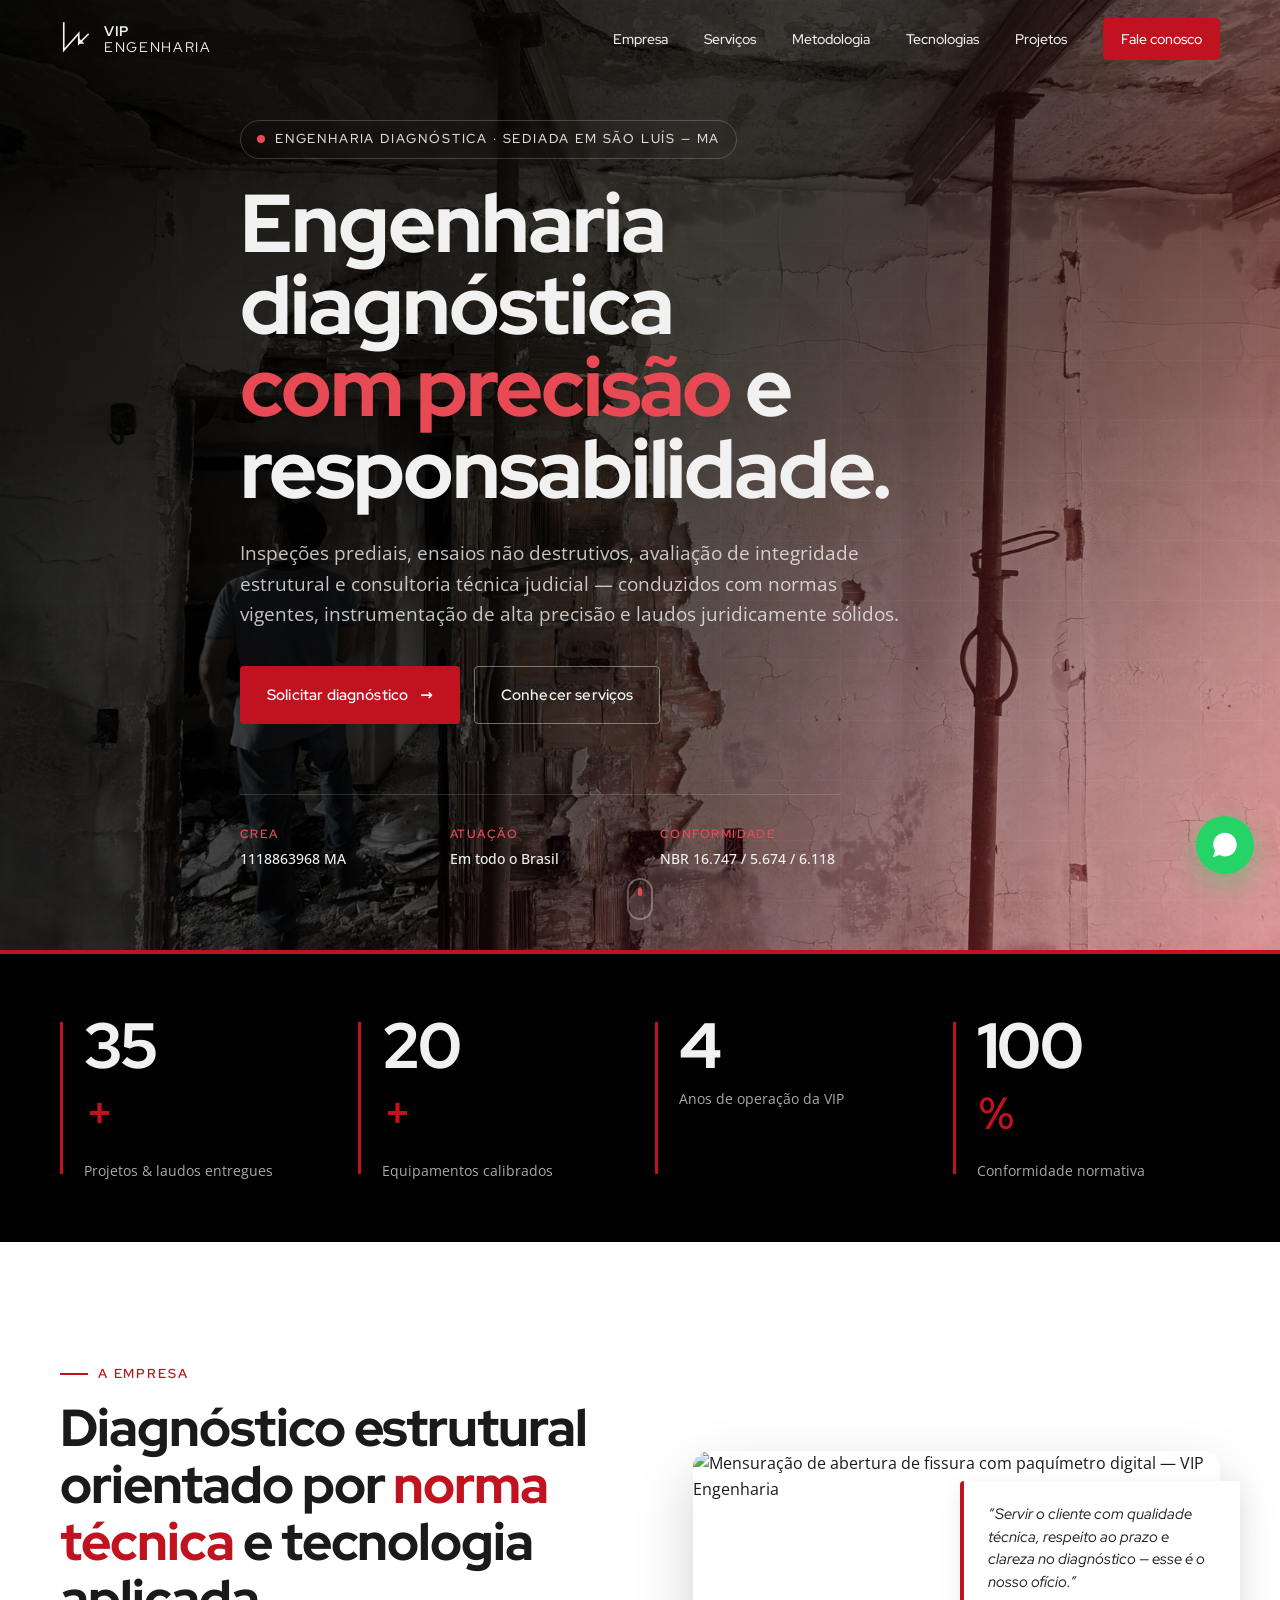
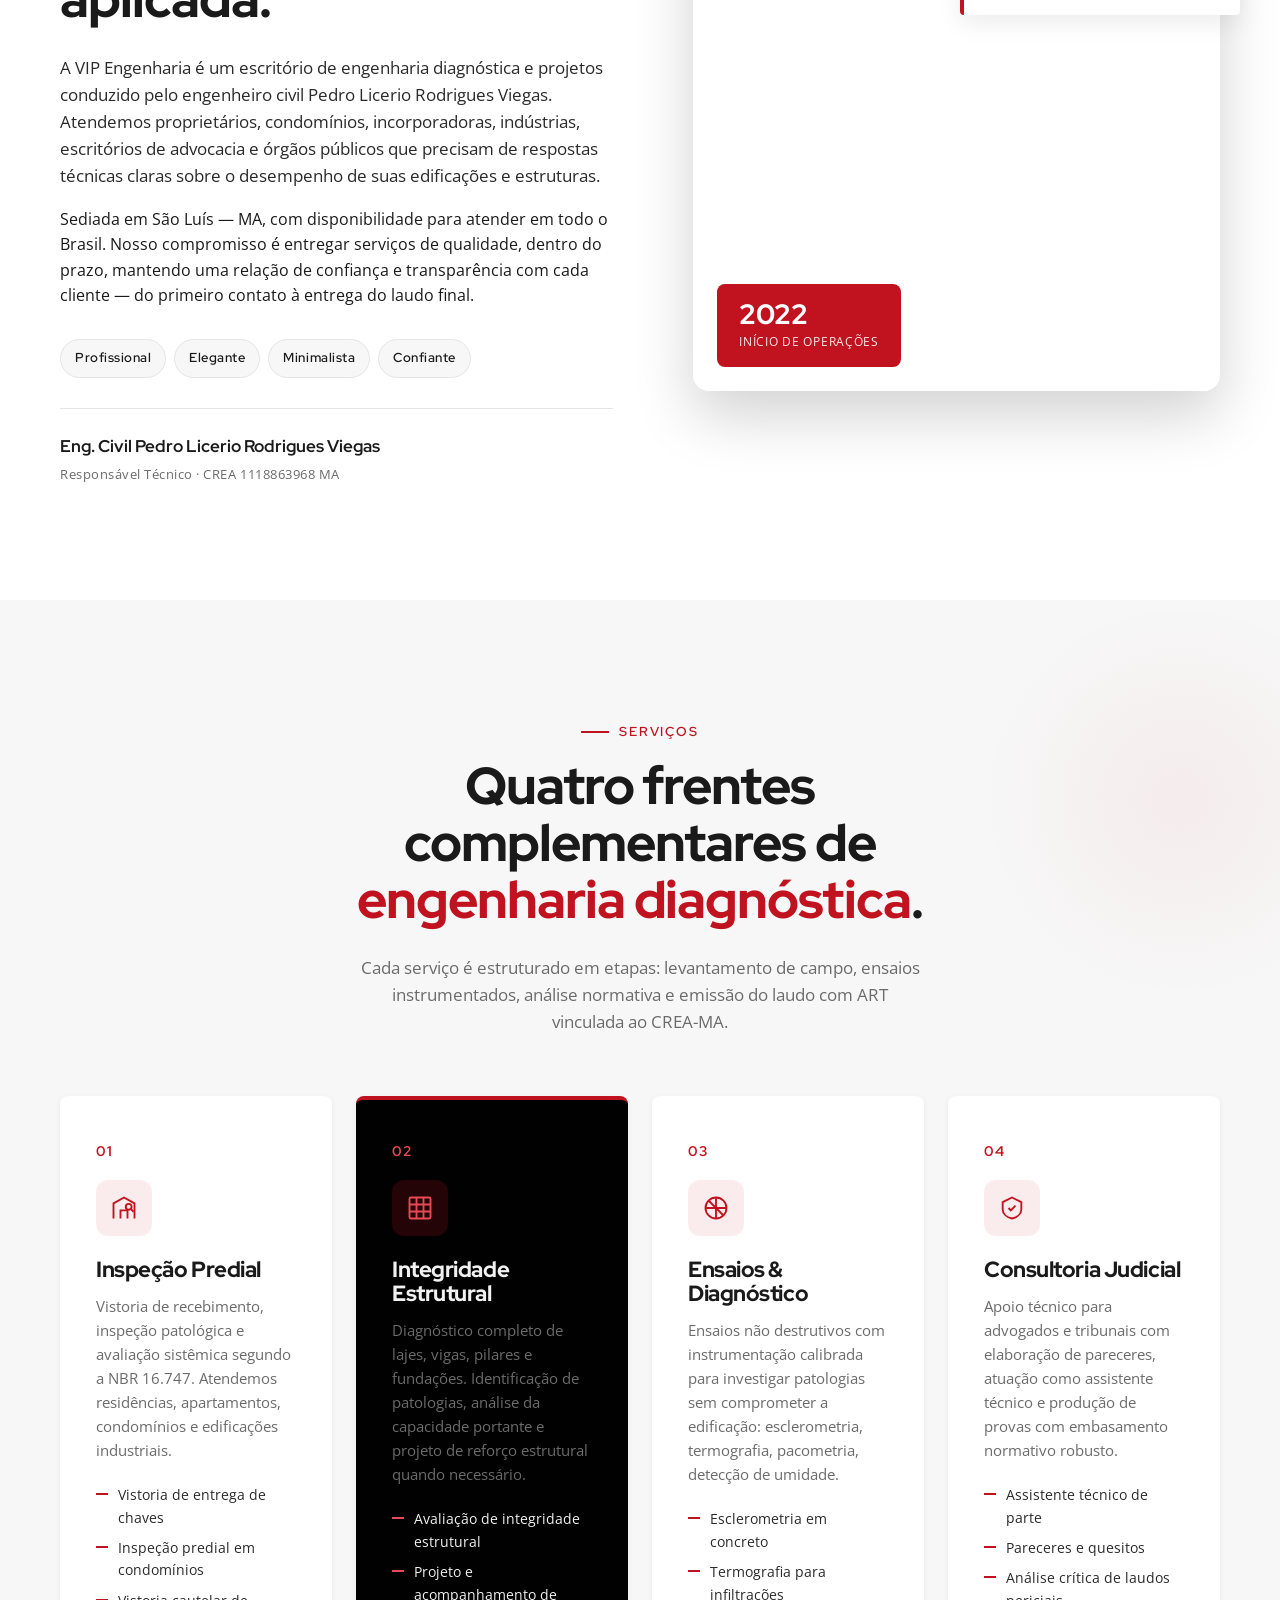
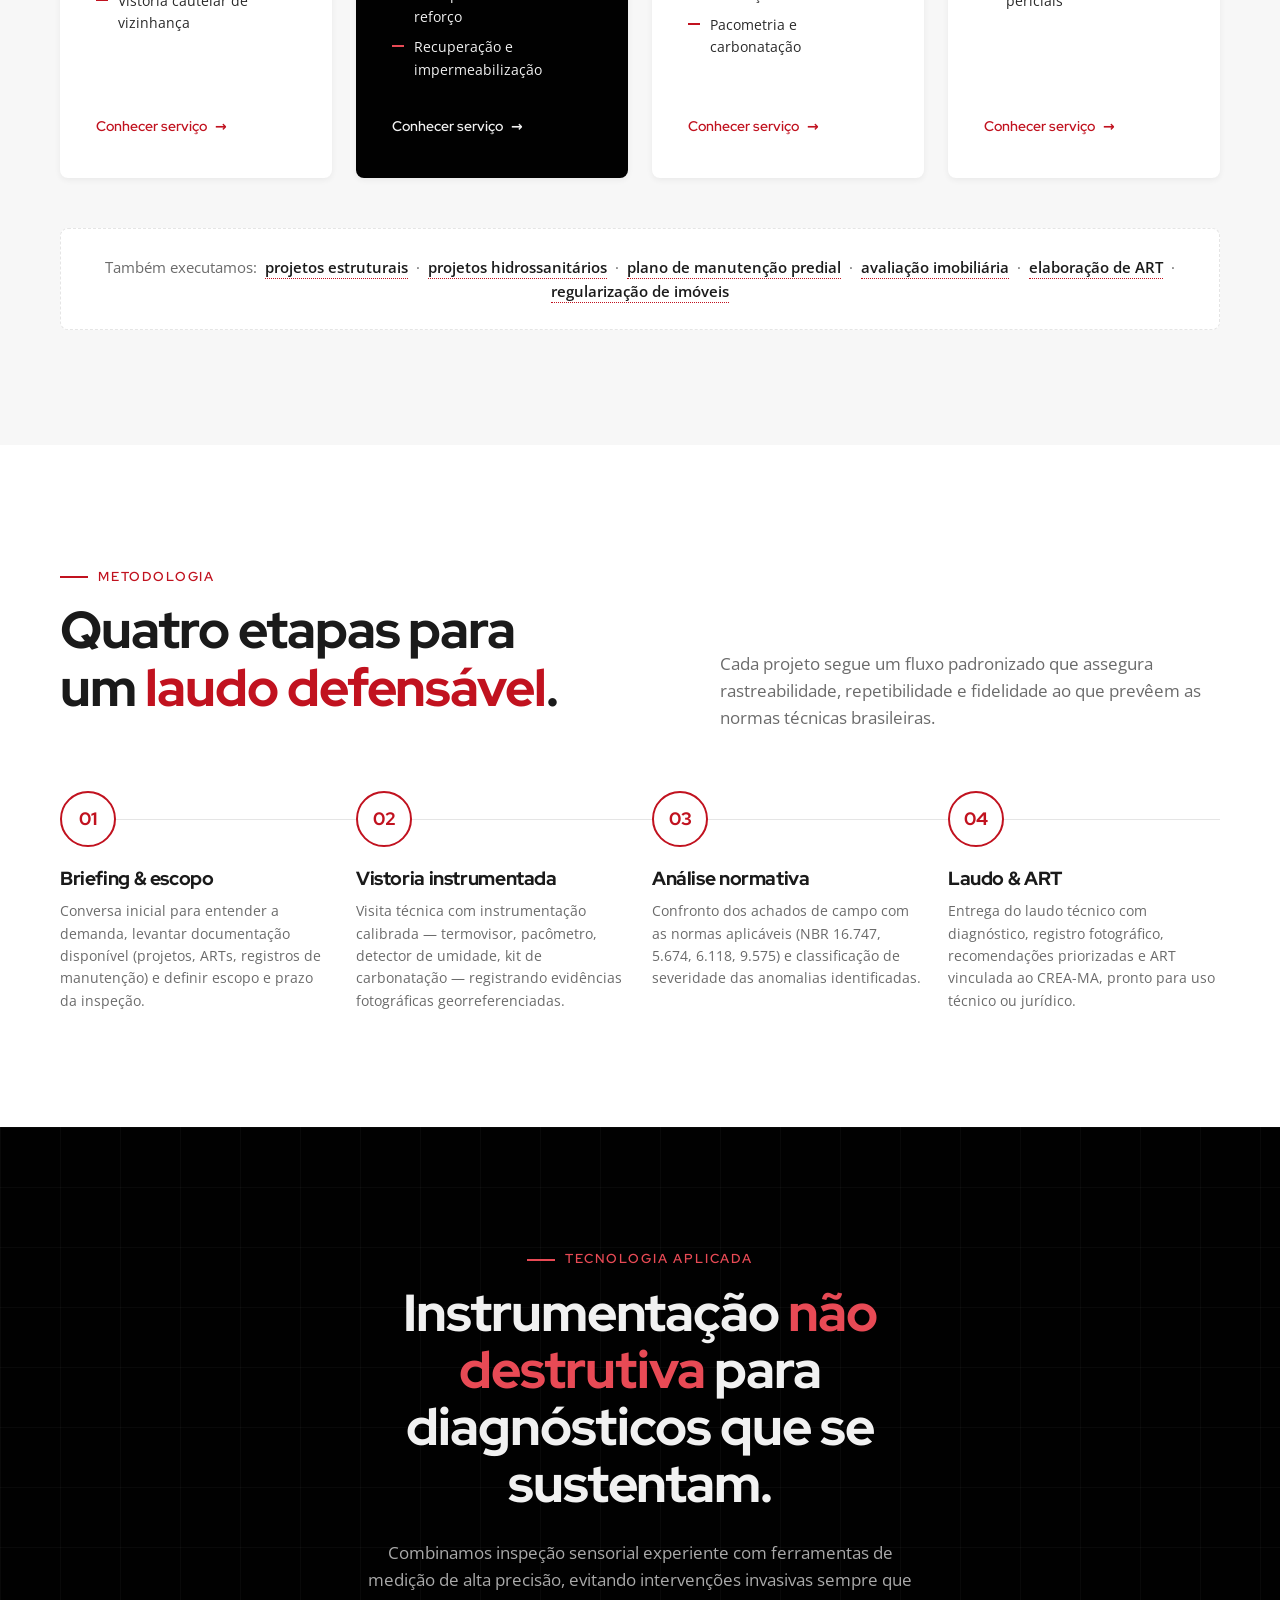
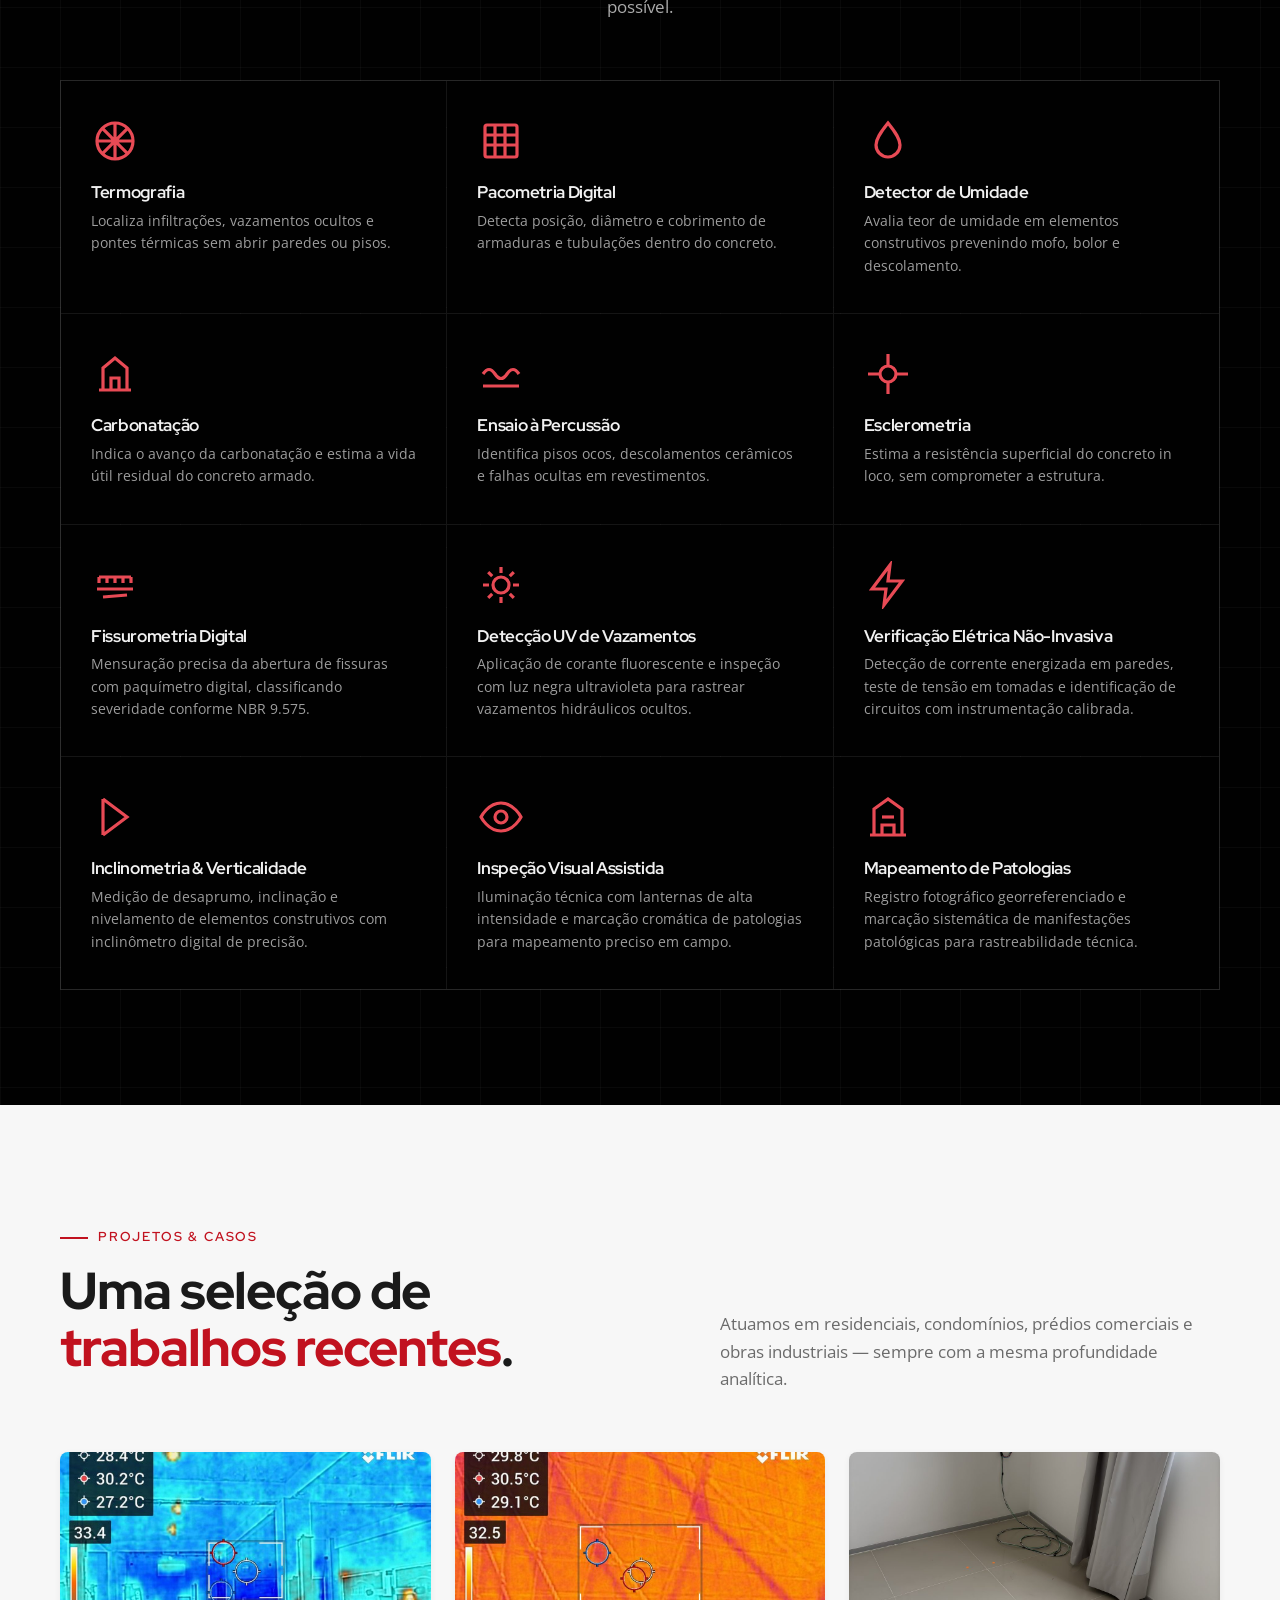
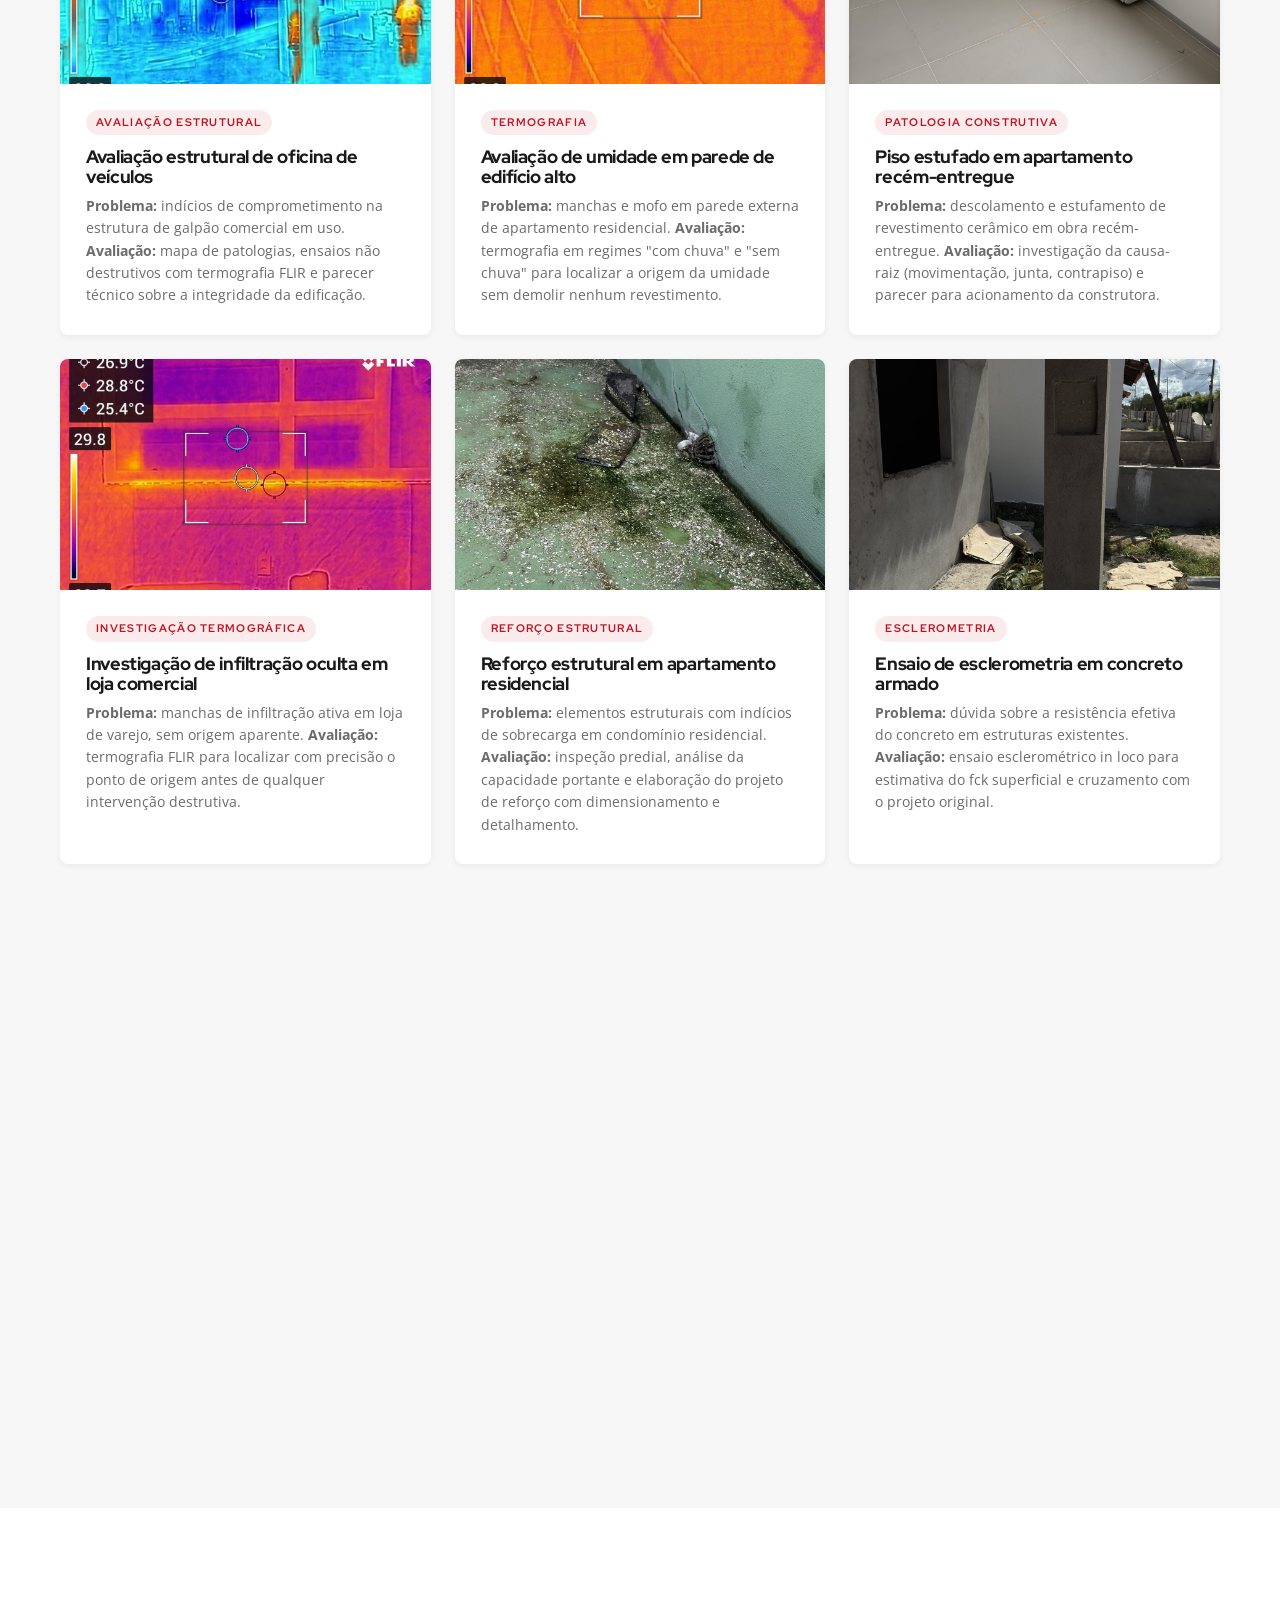
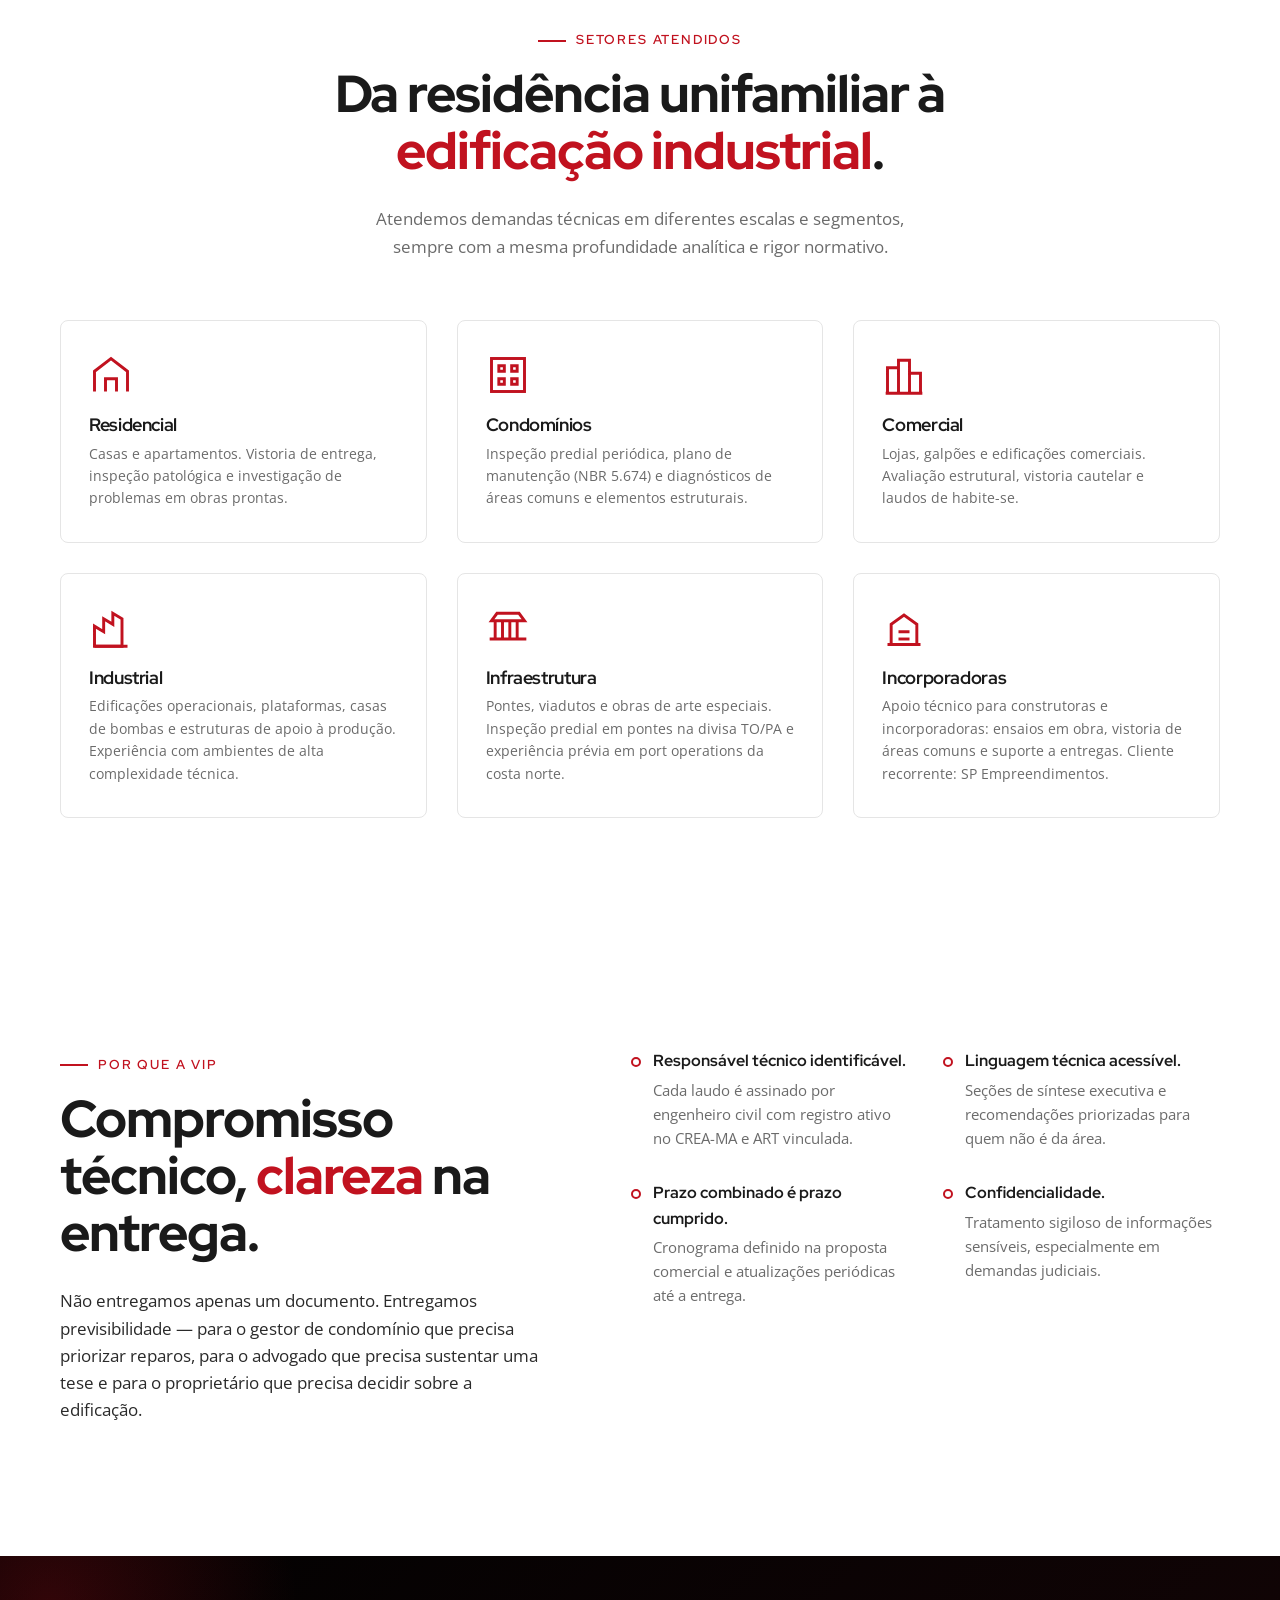
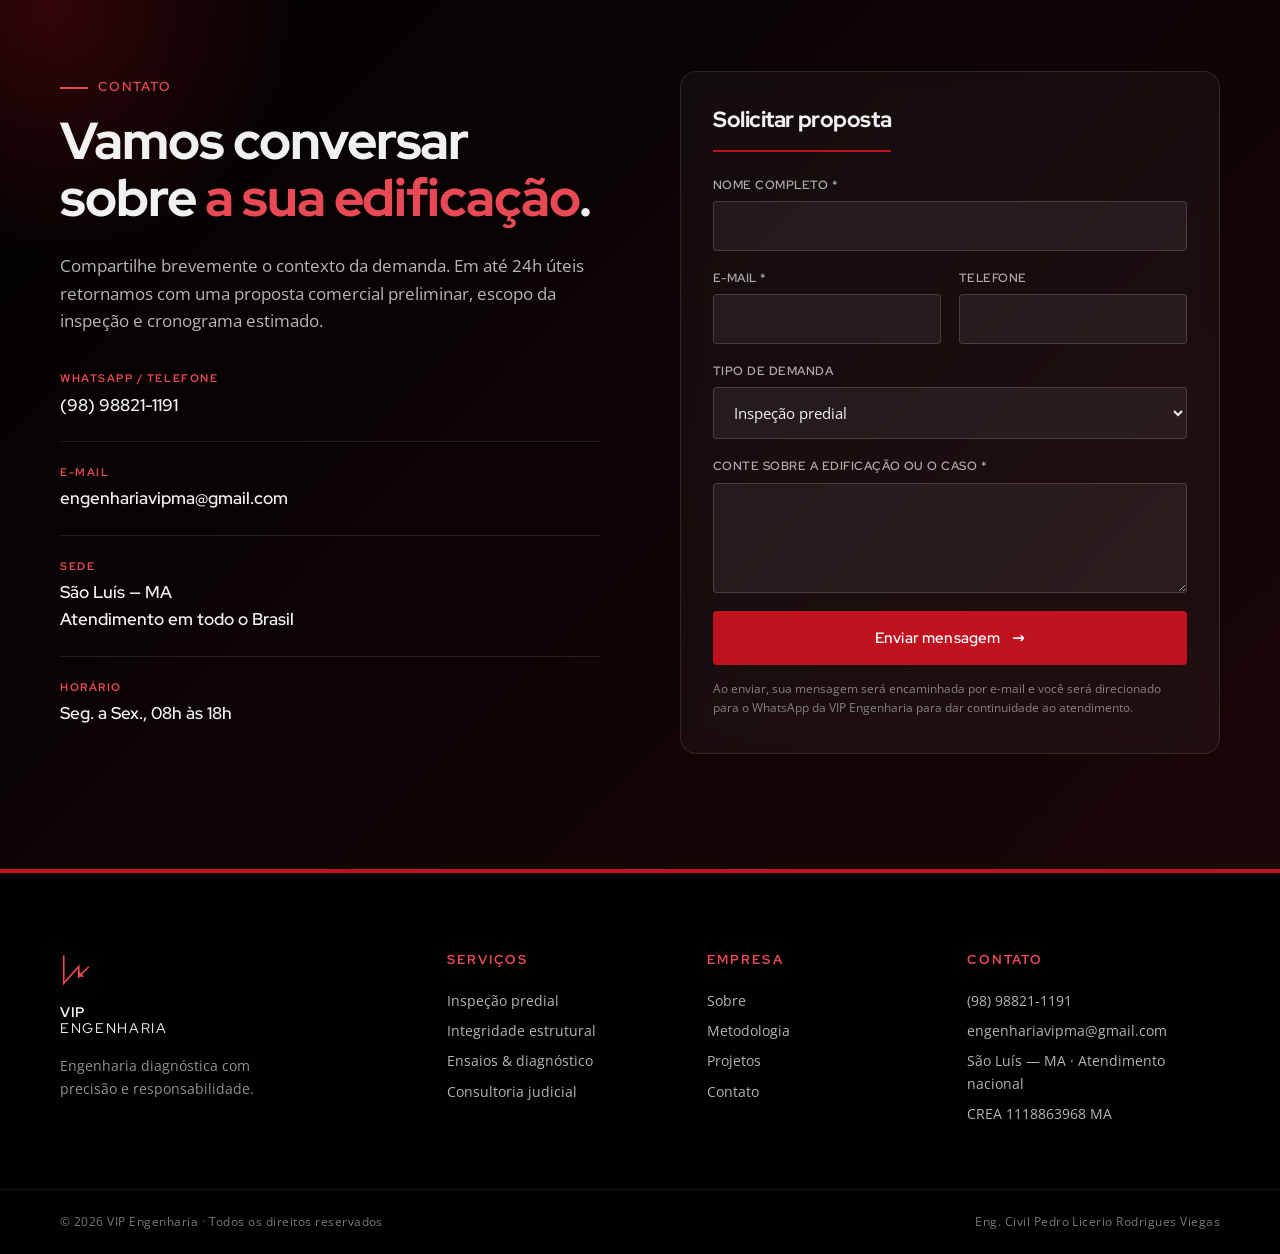
==== index.html @ 487ea1eb "Add files via upload" ====
<!DOCTYPE html>
<html lang="pt-BR">
<head>
    <meta charset="UTF-8">
    <meta name="viewport" content="width=device-width, initial-scale=1.0">
    <meta name="description" content="VIP Engenharia — Engenharia diagnóstica com precisão e responsabilidade. Inspeção predial, integridade estrutural, ensaios não destrutivos e consultoria técnica judicial.">
    <meta name="keywords" content="engenharia diagnóstica, inspeção predial, laudo técnico, integridade estrutural, esclerometria, termografia, consultoria judicial, São Luís MA">
    <meta name="author" content="VIP Engenharia">
    <title>VIP Engenharia — Engenharia Diagnóstica com Precisão</title>

    <link rel="preconnect" href="https://fonts.googleapis.com">
    <link rel="preconnect" href="https://fonts.gstatic.com" crossorigin>
    <link href="https://fonts.googleapis.com/css2?family=Red+Hat+Display:wght@300;400;500;600;700;800;900&family=Open+Sans:wght@300;400;500;600;700;800&display=swap" rel="stylesheet">

    <link rel="stylesheet" href="styles.css">
</head>
<body>

    <!-- HEADER ============================================================ -->
    <header class="site-header" id="siteHeader">
        <div class="container header-inner">
            <a href="#top" class="brand" aria-label="VIP Engenharia — início">
                <svg class="brand-mark" viewBox="0 0 64 80" xmlns="http://www.w3.org/2000/svg" aria-hidden="true">
                    <path d="M8 6 L8 64 L40 28 L40 50 L60 30" fill="none" stroke="currentColor" stroke-width="3.5" stroke-linecap="square" stroke-linejoin="miter"/>
                    <path d="M40 50 L52 50 L40 38 Z" fill="currentColor" stroke="none"/>
                </svg>
                <span class="brand-text">
                    <strong>VIP</strong>
                    <em>ENGENHARIA</em>
                </span>
            </a>

            <button class="nav-toggle" id="navToggle" aria-label="Abrir menu" aria-expanded="false">
                <span></span><span></span><span></span>
            </button>

            <nav class="site-nav" id="siteNav" aria-label="Principal">
                <a href="#empresa">Empresa</a>
                <a href="#servicos">Serviços</a>
                <a href="#metodologia">Metodologia</a>
                <a href="#tecnologias">Tecnologias</a>
                <a href="#projetos">Projetos</a>
                <a href="#contato" class="nav-cta">Fale conosco</a>
            </nav>
        </div>
    </header>

    <!-- HERO ============================================================== -->
    <section class="hero" id="top">
        <div class="hero-media" aria-hidden="true">
            <img src="assets/img/hero-bg.jpg" alt="">
            <div class="hero-overlay"></div>
            <div class="hero-pattern"></div>
        </div>

        <div class="container hero-content">
            <p class="eyebrow"><span class="eyebrow-dot"></span> Engenharia Diagnóstica · Sediada em São Luís — MA</p>
            <h1 class="hero-title">
                Engenharia diagnóstica<br>
                <span class="accent">com precisão</span> e responsabilidade.
            </h1>
            <p class="hero-lead">
                Inspeções prediais, ensaios não destrutivos, avaliação de integridade estrutural e consultoria técnica judicial — conduzidos com normas vigentes, instrumentação de alta precisão e laudos juridicamente sólidos.
            </p>
            <div class="hero-actions">
                <a href="#contato" class="btn btn-primary">Solicitar diagnóstico <span class="arrow">→</span></a>
                <a href="#servicos" class="btn btn-ghost">Conhecer serviços</a>
            </div>

            <div class="hero-meta">
                <div><strong>CREA</strong><span>1118863968 MA</span></div>
                <div><strong>Atuação</strong><span>Em todo o Brasil</span></div>
                <div><strong>Conformidade</strong><span>NBR 16.747 / 5.674 / 6.118</span></div>
            </div>
        </div>

        <a href="#empresa" class="hero-scroll" aria-label="Rolar para baixo">
            <span></span>
        </a>
    </section>

    <!-- STATS ============================================================= -->
    <section class="stats-bar">
        <div class="container stats-grid">
            <div class="stat">
                <span class="stat-num" data-count="35">0</span><span class="stat-suffix">+</span>
                <span class="stat-label">Projetos &amp; laudos entregues</span>
            </div>
            <div class="stat">
                <span class="stat-num" data-count="20">0</span><span class="stat-suffix">+</span>
                <span class="stat-label">Equipamentos calibrados</span>
            </div>
            <div class="stat">
                <span class="stat-num" data-count="4">0</span>
                <span class="stat-label">Anos de operação da VIP</span>
            </div>
            <div class="stat">
                <span class="stat-num" data-count="100">0</span><span class="stat-suffix">%</span>
                <span class="stat-label">Conformidade normativa</span>
            </div>
        </div>
    </section>

    <!-- EMPRESA =========================================================== -->
    <section class="section section-about" id="empresa">
        <div class="container two-col">
            <div class="col-text">
                <p class="section-eyebrow">A empresa</p>
                <h2 class="section-title">
                    Diagnóstico estrutural orientado por <span class="accent">norma técnica</span> e tecnologia aplicada.
                </h2>
                <p class="lead">
                    A VIP Engenharia é um escritório de engenharia diagnóstica e projetos conduzido pelo engenheiro civil Pedro Licerio Rodrigues Viegas. Atendemos proprietários, condomínios, incorporadoras, indústrias, escritórios de advocacia e órgãos públicos que precisam de respostas técnicas claras sobre o desempenho de suas edificações e estruturas.
                </p>
                <p>
                    Sediada em São Luís — MA, com disponibilidade para atender em todo o Brasil. Nosso compromisso é entregar serviços de qualidade, dentro do prazo, mantendo uma relação de confiança e transparência com cada cliente — do primeiro contato à entrega do laudo final.
                </p>

                <ul class="pill-list">
                    <li>Profissional</li>
                    <li>Elegante</li>
                    <li>Minimalista</li>
                    <li>Confiante</li>
                </ul>

                <div class="signature-block">
                    <div class="sig-name">Eng. Civil Pedro Licerio Rodrigues Viegas</div>
                    <div class="sig-role">Responsável Técnico · CREA 1118863968 MA</div>
                </div>
            </div>

            <div class="col-visual">
                <div class="visual-card">
                    <img src="assets/img/paquimetro-fissura.jpg" alt="Mensuração de abertura de fissura com paquímetro digital — VIP Engenharia">
                    <div class="visual-badge">
                        <span class="badge-num">2022</span>
                        <span class="badge-text">Início de operações</span>
                    </div>
                </div>
                <div class="visual-quote">
                    <p>“Servir o cliente com qualidade técnica, respeito ao prazo e clareza no diagnóstico — esse é o nosso ofício.”</p>
                </div>
            </div>
        </div>
    </section>

    <!-- SERVIÇOS ========================================================== -->
    <section class="section section-services" id="servicos">
        <div class="container">
            <div class="section-head">
                <p class="section-eyebrow">Serviços</p>
                <h2 class="section-title">Quatro frentes complementares de <span class="accent">engenharia diagnóstica</span>.</h2>
                <p class="section-lead">Cada serviço é estruturado em etapas: levantamento de campo, ensaios instrumentados, análise normativa e emissão do laudo com ART vinculada ao CREA-MA.</p>
            </div>

            <div class="services-grid services-grid--4">
                <article class="service-card">
                    <span class="service-num">01</span>
                    <div class="service-icon">
                        <svg viewBox="0 0 24 24" fill="none" stroke="currentColor" stroke-width="1.6"><path d="M3 21V8l9-5 9 5v13"/><path d="M9 21v-7h6v7"/><circle cx="16" cy="11" r="2.5"/><path d="M17.8 12.8l2.4 2.4"/></svg>
                    </div>
                    <h3>Inspeção Predial</h3>
                    <p>Vistoria de recebimento, inspeção patológica e avaliação sistêmica segundo a NBR 16.747. Atendemos residências, apartamentos, condomínios e edificações industriais.</p>
                    <ul class="service-bullets">
                        <li>Vistoria de entrega de chaves</li>
                        <li>Inspeção predial em condomínios</li>
                        <li>Vistoria cautelar de vizinhança</li>
                    </ul>
                    <a href="servicos/inspecao-predial.html" class="service-link">Conhecer serviço <span>→</span></a>
                </article>

                <article class="service-card service-card--featured">
                    <span class="service-num">02</span>
                    <div class="service-icon">
                        <svg viewBox="0 0 24 24" fill="none" stroke="currentColor" stroke-width="1.6"><rect x="3" y="3" width="18" height="18" rx="1"/><path d="M3 9h18M3 15h18M9 3v18M15 3v18"/></svg>
                    </div>
                    <h3>Integridade Estrutural</h3>
                    <p>Diagnóstico completo de lajes, vigas, pilares e fundações. Identificação de patologias, análise da capacidade portante e projeto de reforço estrutural quando necessário.</p>
                    <ul class="service-bullets">
                        <li>Avaliação de integridade estrutural</li>
                        <li>Projeto e acompanhamento de reforço</li>
                        <li>Recuperação e impermeabilização</li>
                    </ul>
                    <a href="servicos/integridade-estrutural.html" class="service-link">Conhecer serviço <span>→</span></a>
                </article>

                <article class="service-card">
                    <span class="service-num">03</span>
                    <div class="service-icon">
                        <svg viewBox="0 0 24 24" fill="none" stroke="currentColor" stroke-width="1.6"><circle cx="12" cy="12" r="9"/><path d="M3 12h18M12 3v18"/><path d="M5.6 5.6l12.8 12.8"/></svg>
                    </div>
                    <h3>Ensaios &amp; Diagnóstico</h3>
                    <p>Ensaios não destrutivos com instrumentação calibrada para investigar patologias sem comprometer a edificação: esclerometria, termografia, pacometria, detecção de umidade.</p>
                    <ul class="service-bullets">
                        <li>Esclerometria em concreto</li>
                        <li>Termografia para infiltrações</li>
                        <li>Pacometria e carbonatação</li>
                    </ul>
                    <a href="servicos/ensaios-diagnostico.html" class="service-link">Conhecer serviço <span>→</span></a>
                </article>

                <article class="service-card">
                    <span class="service-num">04</span>
                    <div class="service-icon">
                        <svg viewBox="0 0 24 24" fill="none" stroke="currentColor" stroke-width="1.6"><path d="M12 3l8 4v6c0 4-3.5 7-8 8-4.5-1-8-4-8-8V7l8-4z"/><path d="M9 12l2 2 4-4"/></svg>
                    </div>
                    <h3>Consultoria Judicial</h3>
                    <p>Apoio técnico para advogados e tribunais com elaboração de pareceres, atuação como assistente técnico e produção de provas com embasamento normativo robusto.</p>
                    <ul class="service-bullets">
                        <li>Assistente técnico de parte</li>
                        <li>Pareceres e quesitos</li>
                        <li>Análise crítica de laudos periciais</li>
                    </ul>
                    <a href="servicos/consultoria-judicial.html" class="service-link">Conhecer serviço <span>→</span></a>
                </article>
            </div>

            <div class="services-extra">
                <p>Também executamos: <span>projetos estruturais</span> · <span>projetos hidrossanitários</span> · <span>plano de manutenção predial</span> · <span>avaliação imobiliária</span> · <span>elaboração de ART</span> · <span>regularização de imóveis</span></p>
            </div>
        </div>
    </section>

    <!-- METODOLOGIA ======================================================= -->
    <section class="section section-method" id="metodologia">
        <div class="container">
            <div class="section-head section-head--inline">
                <div>
                    <p class="section-eyebrow">Metodologia</p>
                    <h2 class="section-title">Quatro etapas para um <span class="accent">laudo defensável</span>.</h2>
                </div>
                <p class="section-lead">
                    Cada projeto segue um fluxo padronizado que assegura rastreabilidade, repetibilidade e fidelidade ao que prevêem as normas técnicas brasileiras.
                </p>
            </div>

            <ol class="method-list">
                <li>
                    <span class="step-num">01</span>
                    <h3>Briefing &amp; escopo</h3>
                    <p>Conversa inicial para entender a demanda, levantar documentação disponível (projetos, ARTs, registros de manutenção) e definir escopo e prazo da inspeção.</p>
                </li>
                <li>
                    <span class="step-num">02</span>
                    <h3>Vistoria instrumentada</h3>
                    <p>Visita técnica com instrumentação calibrada — termovisor, pacômetro, detector de umidade, kit de carbonatação — registrando evidências fotográficas georreferenciadas.</p>
                </li>
                <li>
                    <span class="step-num">03</span>
                    <h3>Análise normativa</h3>
                    <p>Confronto dos achados de campo com as normas aplicáveis (NBR 16.747, 5.674, 6.118, 9.575) e classificação de severidade das anomalias identificadas.</p>
                </li>
                <li>
                    <span class="step-num">04</span>
                    <h3>Laudo &amp; ART</h3>
                    <p>Entrega do laudo técnico com diagnóstico, registro fotográfico, recomendações priorizadas e ART vinculada ao CREA-MA, pronto para uso técnico ou jurídico.</p>
                </li>
            </ol>
        </div>
    </section>

    <!-- TECNOLOGIAS ======================================================= -->
    <section class="section section-tech" id="tecnologias">
        <div class="container">
            <div class="section-head">
                <p class="section-eyebrow">Tecnologia aplicada</p>
                <h2 class="section-title">Instrumentação <span class="accent">não destrutiva</span> para diagnósticos que se sustentam.</h2>
                <p class="section-lead">Combinamos inspeção sensorial experiente com ferramentas de medição de alta precisão, evitando intervenções invasivas sempre que possível.</p>
            </div>

            <div class="tech-grid">
                <div class="tech-item">
                    <div class="tech-icon"><svg viewBox="0 0 24 24" fill="none" stroke="currentColor" stroke-width="1.6"><circle cx="12" cy="12" r="9"/><path d="M12 3v18M3 12h18M5.6 5.6l12.8 12.8M5.6 18.4l12.8-12.8"/></svg></div>
                    <h4>Termografia</h4>
                    <p>Localiza infiltrações, vazamentos ocultos e pontes térmicas sem abrir paredes ou pisos.</p>
                </div>
                <div class="tech-item">
                    <div class="tech-icon"><svg viewBox="0 0 24 24" fill="none" stroke="currentColor" stroke-width="1.6"><rect x="4" y="4" width="16" height="16" rx="1"/><path d="M4 9h16M4 14h16M9 4v16M14 4v16"/></svg></div>
                    <h4>Pacometria Digital</h4>
                    <p>Detecta posição, diâmetro e cobrimento de armaduras e tubulações dentro do concreto.</p>
                </div>
                <div class="tech-item">
                    <div class="tech-icon"><svg viewBox="0 0 24 24" fill="none" stroke="currentColor" stroke-width="1.6"><path d="M12 3c4 5 6 8 6 11a6 6 0 11-12 0c0-3 2-6 6-11z"/></svg></div>
                    <h4>Detector de Umidade</h4>
                    <p>Avalia teor de umidade em elementos construtivos prevenindo mofo, bolor e descolamento.</p>
                </div>
                <div class="tech-item">
                    <div class="tech-icon"><svg viewBox="0 0 24 24" fill="none" stroke="currentColor" stroke-width="1.6"><path d="M4 20h16M6 20V9l6-5 6 5v11"/><path d="M10 20v-6h4v6"/></svg></div>
                    <h4>Carbonatação</h4>
                    <p>Indica o avanço da carbonatação e estima a vida útil residual do concreto armado.</p>
                </div>
                <div class="tech-item">
                    <div class="tech-icon"><svg viewBox="0 0 24 24" fill="none" stroke="currentColor" stroke-width="1.6"><path d="M3 12c2-3 4-3 6 0s4 3 6 0 4-3 6 0"/><path d="M3 18h18"/></svg></div>
                    <h4>Ensaio à Percussão</h4>
                    <p>Identifica pisos ocos, descolamentos cerâmicos e falhas ocultas em revestimentos.</p>
                </div>
                <div class="tech-item">
                    <div class="tech-icon"><svg viewBox="0 0 24 24" fill="none" stroke="currentColor" stroke-width="1.6"><path d="M12 2v6M12 16v6M2 12h6M16 12h6"/><circle cx="12" cy="12" r="4"/></svg></div>
                    <h4>Esclerometria</h4>
                    <p>Estima a resistência superficial do concreto in loco, sem comprometer a estrutura.</p>
                </div>
                <div class="tech-item">
                    <div class="tech-icon"><svg viewBox="0 0 24 24" fill="none" stroke="currentColor" stroke-width="1.6"><path d="M4 8h16M4 8v3M8 8v3M12 8v3M16 8v3M20 8v3M3 14h18M6 18l12-1"/></svg></div>
                    <h4>Fissurometria Digital</h4>
                    <p>Mensuração precisa da abertura de fissuras com paquímetro digital, classificando severidade conforme NBR 9.575.</p>
                </div>
                <div class="tech-item">
                    <div class="tech-icon"><svg viewBox="0 0 24 24" fill="none" stroke="currentColor" stroke-width="1.6"><path d="M12 3v3M12 18v3M3 12h3M18 12h3M5.6 5.6l2 2M16.4 16.4l2 2M5.6 18.4l2-2M16.4 7.6l2-2"/><circle cx="12" cy="12" r="4"/></svg></div>
                    <h4>Detecção UV de Vazamentos</h4>
                    <p>Aplicação de corante fluorescente e inspeção com luz negra ultravioleta para rastrear vazamentos hidráulicos ocultos.</p>
                </div>
                <div class="tech-item">
                    <div class="tech-icon"><svg viewBox="0 0 24 24" fill="none" stroke="currentColor" stroke-width="1.6"><path d="M13 2L4 14h7l-1 8 9-12h-7z"/></svg></div>
                    <h4>Verificação Elétrica Não-Invasiva</h4>
                    <p>Detecção de corrente energizada em paredes, teste de tensão em tomadas e identificação de circuitos com instrumentação calibrada.</p>
                </div>
                <div class="tech-item">
                    <div class="tech-icon"><svg viewBox="0 0 24 24" fill="none" stroke="currentColor" stroke-width="1.6"><path d="M6 3v18M6 3l12 9-12 9"/></svg></div>
                    <h4>Inclinometria &amp; Verticalidade</h4>
                    <p>Medição de desaprumo, inclinação e nivelamento de elementos construtivos com inclinômetro digital de precisão.</p>
                </div>
                <div class="tech-item">
                    <div class="tech-icon"><svg viewBox="0 0 24 24" fill="none" stroke="currentColor" stroke-width="1.6"><circle cx="12" cy="12" r="3"/><path d="M2 12s3.5-7 10-7 10 7 10 7-3.5 7-10 7S2 12 2 12z"/></svg></div>
                    <h4>Inspeção Visual Assistida</h4>
                    <p>Iluminação técnica com lanternas de alta intensidade e marcação cromática de patologias para mapeamento preciso em campo.</p>
                </div>
                <div class="tech-item">
                    <div class="tech-icon"><svg viewBox="0 0 24 24" fill="none" stroke="currentColor" stroke-width="1.6"><path d="M3 21h18"/><path d="M5 21V8l7-5 7 5v13"/><path d="M9 21v-5h6v5"/><path d="M9 12h6"/></svg></div>
                    <h4>Mapeamento de Patologias</h4>
                    <p>Registro fotográfico georreferenciado e marcação sistemática de manifestações patológicas para rastreabilidade técnica.</p>
                </div>
            </div>
        </div>
    </section>

    <!-- PROJETOS ========================================================== -->
    <section class="section section-projects" id="projetos">
        <div class="container">
            <div class="section-head section-head--inline">
                <div>
                    <p class="section-eyebrow">Projetos &amp; casos</p>
                    <h2 class="section-title">Uma seleção de <span class="accent">trabalhos recentes</span>.</h2>
                </div>
                <p class="section-lead">Atuamos em residenciais, condomínios, prédios comerciais e obras industriais — sempre com a mesma profundidade analítica.</p>
            </div>

            <div class="projects-grid">
                <article class="project">
                    <div class="project-img"><img src="assets/img/proj-oficina-estrutural.jpg" alt="Termografia estrutural em galpão de oficina"></div>
                    <div class="project-meta">
                        <span class="project-tag">Avaliação estrutural</span>
                        <h3>Avaliação estrutural de oficina de veículos</h3>
                        <p><strong>Problema:</strong> indícios de comprometimento na estrutura de galpão comercial em uso. <strong>Avaliação:</strong> mapa de patologias, ensaios não destrutivos com termografia FLIR e parecer técnico sobre a integridade da edificação.</p>
                    </div>
                </article>
                <article class="project">
                    <div class="project-img"><img src="assets/img/proj-umidade-edificio.jpg" alt="Termografia de umidade em parede"></div>
                    <div class="project-meta">
                        <span class="project-tag">Termografia</span>
                        <h3>Avaliação de umidade em parede de edifício alto</h3>
                        <p><strong>Problema:</strong> manchas e mofo em parede externa de apartamento residencial. <strong>Avaliação:</strong> termografia em regimes "com chuva" e "sem chuva" para localizar a origem da umidade sem demolir nenhum revestimento.</p>
                    </div>
                </article>
                <article class="project">
                    <div class="project-img"><img src="assets/img/proj-piso-estufado.jpg" alt="Piso cerâmico estufado"></div>
                    <div class="project-meta">
                        <span class="project-tag">Patologia construtiva</span>
                        <h3>Piso estufado em apartamento recém-entregue</h3>
                        <p><strong>Problema:</strong> descolamento e estufamento de revestimento cerâmico em obra recém-entregue. <strong>Avaliação:</strong> investigação da causa-raiz (movimentação, junta, contrapiso) e parecer para acionamento da construtora.</p>
                    </div>
                </article>
                <article class="project">
                    <div class="project-img"><img src="assets/img/proj-infiltracao-loja.jpg" alt="Termografia de infiltração"></div>
                    <div class="project-meta">
                        <span class="project-tag">Investigação termográfica</span>
                        <h3>Investigação de infiltração oculta em loja comercial</h3>
                        <p><strong>Problema:</strong> manchas de infiltração ativa em loja de varejo, sem origem aparente. <strong>Avaliação:</strong> termografia FLIR para localizar com precisão o ponto de origem antes de qualquer intervenção destrutiva.</p>
                    </div>
                </article>
                <article class="project">
                    <div class="project-img"><img src="assets/img/proj-reforco-apto.jpg" alt="Reforço estrutural"></div>
                    <div class="project-meta">
                        <span class="project-tag">Reforço estrutural</span>
                        <h3>Reforço estrutural em apartamento residencial</h3>
                        <p><strong>Problema:</strong> elementos estruturais com indícios de sobrecarga em condomínio residencial. <strong>Avaliação:</strong> inspeção predial, análise da capacidade portante e elaboração do projeto de reforço com dimensionamento e detalhamento.</p>
                    </div>
                </article>
                <article class="project">
                    <div class="project-img"><img src="assets/img/proj-ensaio-concreto.jpg" alt="Ensaio de esclerometria"></div>
                    <div class="project-meta">
                        <span class="project-tag">Esclerometria</span>
                        <h3>Ensaio de esclerometria em concreto armado</h3>
                        <p><strong>Problema:</strong> dúvida sobre a resistência efetiva do concreto em estruturas existentes. <strong>Avaliação:</strong> ensaio esclerométrico in loco para estimativa do fck superficial e cruzamento com o projeto original.</p>
                    </div>
                </article>
                <article class="project">
                    <div class="project-img"><img src="assets/img/proj-termografia-residencia.jpg" alt="Termografia residencial"></div>
                    <div class="project-meta">
                        <span class="project-tag">Termografia residencial</span>
                        <h3>Inspeção termográfica de residência de alto padrão</h3>
                        <p><strong>Problema:</strong> patologias suspeitas em residência unifamiliar de alto padrão. <strong>Avaliação:</strong> levantamento termográfico completo com câmera FLIR para identificar pontes térmicas, infiltrações e falhas em isolamento.</p>
                    </div>
                </article>
                <article class="project">
                    <div class="project-img"><img src="assets/img/proj-vistoria-entrega.jpg" alt="Vistoria de entrega"></div>
                    <div class="project-meta">
                        <span class="project-tag">Vistoria de entrega</span>
                        <h3>Vistoria de entrega de chaves de apartamento novo</h3>
                        <p><strong>Problema:</strong> proprietário recebendo apartamento sem ter como avaliar tecnicamente as não-conformidades. <strong>Avaliação:</strong> vistoria sistemática de acabamentos, instalações e estrutura, com relatório protocolável junto à incorporadora.</p>
                    </div>
                </article>
                <article class="project">
                    <div class="project-img"><img src="assets/img/proj-inspecao-residencial.jpg" alt="Inspeção predial residencial"></div>
                    <div class="project-meta">
                        <span class="project-tag">Inspeção predial</span>
                        <h3>Inspeção predial em residência unifamiliar</h3>
                        <p><strong>Problema:</strong> casa em uso há vários anos com manifestações patológicas dispersas. <strong>Avaliação:</strong> inspeção sistêmica conforme NBR 16.747, com classificação de severidade e plano de manutenção priorizado.</p>
                    </div>
                </article>
            </div>
        </div>
    </section>

    <!-- SETORES =========================================================== -->
    <section class="section section-sectors">
        <div class="container">
            <div class="section-head">
                <p class="section-eyebrow">Setores atendidos</p>
                <h2 class="section-title">Da residência unifamiliar à <span class="accent">edificação industrial</span>.</h2>
                <p class="section-lead">Atendemos demandas técnicas em diferentes escalas e segmentos, sempre com a mesma profundidade analítica e rigor normativo.</p>
            </div>

            <div class="sectors-grid">
                <div class="sector">
                    <div class="sector-icon"><svg viewBox="0 0 24 24" fill="none" stroke="currentColor" stroke-width="1.6"><path d="M3 21V10l9-7 9 7v11"/><path d="M9 21v-7h6v7"/></svg></div>
                    <h4>Residencial</h4>
                    <p>Casas e apartamentos. Vistoria de entrega, inspeção patológica e investigação de problemas em obras prontas.</p>
                </div>
                <div class="sector">
                    <div class="sector-icon"><svg viewBox="0 0 24 24" fill="none" stroke="currentColor" stroke-width="1.6"><rect x="3" y="3" width="18" height="18"/><path d="M7 7h3v3H7zM14 7h3v3h-3zM7 14h3v3H7zM14 14h3v3h-3z"/></svg></div>
                    <h4>Condomínios</h4>
                    <p>Inspeção predial periódica, plano de manutenção (NBR 5.674) e diagnósticos de áreas comuns e elementos estruturais.</p>
                </div>
                <div class="sector">
                    <div class="sector-icon"><svg viewBox="0 0 24 24" fill="none" stroke="currentColor" stroke-width="1.6"><path d="M2 22h20M3 22V8h6v14M9 22V4h6v18M15 22V11h6v11"/></svg></div>
                    <h4>Comercial</h4>
                    <p>Lojas, galpões e edificações comerciais. Avaliação estrutural, vistoria cautelar e laudos de habite-se.</p>
                </div>
                <div class="sector">
                    <div class="sector-icon"><svg viewBox="0 0 24 24" fill="none" stroke="currentColor" stroke-width="1.6"><path d="M3 22V11l5 3V7l5 3V4l5 3v15z"/><path d="M3 22h18"/></svg></div>
                    <h4>Industrial</h4>
                    <p>Edificações operacionais, plataformas, casas de bombas e estruturas de apoio à produção. Experiência com ambientes de alta complexidade técnica.</p>
                </div>
                <div class="sector">
                    <div class="sector-icon"><svg viewBox="0 0 24 24" fill="none" stroke="currentColor" stroke-width="1.6"><path d="M2 18h20M5 18V8M9 18V8M13 18V8M17 18V8M3 8h18l-3-4H6z"/></svg></div>
                    <h4>Infraestrutura</h4>
                    <p>Pontes, viadutos e obras de arte especiais. Inspeção predial em pontes na divisa TO/PA e experiência prévia em port operations da costa norte.</p>
                </div>
                <div class="sector">
                    <div class="sector-icon"><svg viewBox="0 0 24 24" fill="none" stroke="currentColor" stroke-width="1.6"><path d="M3 21h18M5 21V10l7-5 7 5v11"/><path d="M9 14h6"/><path d="M9 18h6"/></svg></div>
                    <h4>Incorporadoras</h4>
                    <p>Apoio técnico para construtoras e incorporadoras: ensaios em obra, vistoria de áreas comuns e suporte a entregas. Cliente recorrente: SP Empreendimentos.</p>
                </div>
            </div>
        </div>
    </section>

    <!-- POR QUE A VIP ===================================================== -->
    <section class="section section-why">
        <div class="container">
            <div class="why-grid">
                <div class="why-text">
                    <p class="section-eyebrow">Por que a VIP</p>
                    <h2 class="section-title">Compromisso técnico, <span class="accent">clareza</span> na entrega.</h2>
                    <p class="lead">
                        Não entregamos apenas um documento. Entregamos previsibilidade — para o gestor de condomínio que precisa priorizar reparos, para o advogado que precisa sustentar uma tese e para o proprietário que precisa decidir sobre a edificação.
                    </p>
                </div>
                <ul class="why-list">
                    <li>
                        <strong>Responsável técnico identificável.</strong>
                        Cada laudo é assinado por engenheiro civil com registro ativo no CREA-MA e ART vinculada.
                    </li>
                    <li>
                        <strong>Linguagem técnica acessível.</strong>
                        Seções de síntese executiva e recomendações priorizadas para quem não é da área.
                    </li>
                    <li>
                        <strong>Prazo combinado é prazo cumprido.</strong>
                        Cronograma definido na proposta comercial e atualizações periódicas até a entrega.
                    </li>
                    <li>
                        <strong>Confidencialidade.</strong>
                        Tratamento sigiloso de informações sensíveis, especialmente em demandas judiciais.
                    </li>
                </ul>
            </div>
        </div>
    </section>

    <!-- CONTATO =========================================================== -->
    <section class="section section-contact" id="contato">
        <div class="container contact-grid">
            <div class="contact-text">
                <p class="section-eyebrow on-dark">Contato</p>
                <h2 class="section-title on-dark">Vamos conversar sobre <span class="accent-light">a sua edificação</span>.</h2>
                <p class="section-lead on-dark">
                    Compartilhe brevemente o contexto da demanda. Em até 24h úteis retornamos com uma proposta comercial preliminar, escopo da inspeção e cronograma estimado.
                </p>

                <ul class="contact-list">
                    <li>
                        <span class="ci-label">WhatsApp / Telefone</span>
                        <a href="https://wa.me/5598988211191"><strong>(98) 98821-1191</strong></a>
                    </li>
                    <li>
                        <span class="ci-label">E-mail</span>
                        <a href="mailto:engenhariavipma@gmail.com"><strong>engenhariavipma@gmail.com</strong></a>
                    </li>
                    <li>
                        <span class="ci-label">Sede</span>
                        <strong>São Luís — MA<br>Atendimento em todo o Brasil</strong>
                    </li>
                    <li>
                        <span class="ci-label">Horário</span>
                        <strong>Seg. a Sex., 08h às 18h</strong>
                    </li>
                </ul>
            </div>

            <form class="contact-form" id="contactForm" novalidate>
                <h3>Solicitar proposta</h3>

                <div class="form-row">
                    <label>
                        <span>Nome completo *</span>
                        <input type="text" name="nome" required autocomplete="name">
                    </label>
                </div>
                <div class="form-row form-row-2">
                    <label>
                        <span>E-mail *</span>
                        <input type="email" name="email" required autocomplete="email">
                    </label>
                    <label>
                        <span>Telefone</span>
                        <input type="tel" name="telefone" autocomplete="tel">
                    </label>
                </div>
                <div class="form-row">
                    <label>
                        <span>Tipo de demanda</span>
                        <select name="servico">
                            <option>Inspeção predial</option>
                            <option>Integridade estrutural</option>
                            <option>Ensaios não destrutivos</option>
                            <option>Reforço estrutural</option>
                            <option>Consultoria técnica judicial</option>
                            <option>Plano de manutenção predial</option>
                            <option>Projeto estrutural ou hidrossanitário</option>
                            <option>Vistoria cautelar</option>
                            <option>Avaliação imobiliária</option>
                            <option>Outro</option>
                        </select>
                    </label>
                </div>
                <div class="form-row">
                    <label>
                        <span>Conte sobre a edificação ou o caso *</span>
                        <textarea name="mensagem" rows="4" required></textarea>
                    </label>
                </div>
                <button type="submit" class="btn btn-primary btn-block">
                    Enviar mensagem <span class="arrow">→</span>
                </button>
                <p class="form-note">Ao enviar, sua mensagem será encaminhada por e-mail e você será direcionado para o WhatsApp da VIP Engenharia para dar continuidade ao atendimento.</p>
            </form>
        </div>
    </section>

    <!-- FOOTER ============================================================ -->
    <footer class="site-footer">
        <div class="container footer-inner">
            <div class="footer-brand">
                <svg class="brand-mark" viewBox="0 0 64 80" xmlns="http://www.w3.org/2000/svg" aria-hidden="true">
                    <path d="M8 6 L8 64 L40 28 L40 50 L60 30" fill="none" stroke="currentColor" stroke-width="3.5" stroke-linecap="square" stroke-linejoin="miter"/>
                    <path d="M40 50 L52 50 L40 38 Z" fill="currentColor" stroke="none"/>
                </svg>
                <span class="brand-text"><strong>VIP</strong><em>ENGENHARIA</em></span>
                <p class="footer-tagline">Engenharia diagnóstica com precisão e responsabilidade.</p>
            </div>

            <div class="footer-col">
                <h5>Serviços</h5>
                <a href="servicos/inspecao-predial.html">Inspeção predial</a>
                <a href="servicos/integridade-estrutural.html">Integridade estrutural</a>
                <a href="servicos/ensaios-diagnostico.html">Ensaios &amp; diagnóstico</a>
                <a href="servicos/consultoria-judicial.html">Consultoria judicial</a>
            </div>

            <div class="footer-col">
                <h5>Empresa</h5>
                <a href="#empresa">Sobre</a>
                <a href="#metodologia">Metodologia</a>
                <a href="#projetos">Projetos</a>
                <a href="#contato">Contato</a>
            </div>

            <div class="footer-col">
                <h5>Contato</h5>
                <a href="https://wa.me/5598988211191">(98) 98821-1191</a>
                <a href="mailto:engenhariavipma@gmail.com">engenhariavipma@gmail.com</a>
                <span>São Luís — MA · Atendimento nacional</span>
                <span>CREA 1118863968 MA</span>
            </div>
        </div>

        <div class="footer-bottom">
            <div class="container">
                <span>&copy; <span id="year">2026</span> VIP Engenharia · Todos os direitos reservados</span>
                <span>Eng. Civil Pedro Licerio Rodrigues Viegas</span>
            </div>
        </div>
    </footer>

    <a href="https://wa.me/5598988211191" class="floating-wa" aria-label="Falar no WhatsApp">
        <svg viewBox="0 0 32 32" fill="currentColor" aria-hidden="true"><path d="M16 3C9 3 3.5 8.5 3.5 15.4c0 2.4.7 4.7 1.9 6.7L3 29l7.2-2.3c1.8 1 3.8 1.5 5.8 1.5 7 0 12.5-5.5 12.5-12.4S23 3 16 3z"/></svg>
    </a>

    <script src="script.js"></script>
</body>
</html>
                                                         
---- styles.css ----
/* ==========================================================================
   VIP ENGENHARIA — stylesheet
   Paleta:  Vermelho forte #C1121F · Preto intenso #010101 · Branco intenso #F1F1F1
   Tipografia: Red Hat Display (display) + Open Sans (corpo)
   ========================================================================== */

:root {
    /* Brand */
    --c-red:        #C1121F;
    --c-red-dark:   #9c0e18;
    --c-red-soft:   #e84a55;
    --c-black:      #010101;
    --c-ink:        #1a1a1a;
    --c-graphite:   #2a2a2a;
    --c-white:      #F1F1F1;
    --c-paper:      #ffffff;
    --c-mist:       #f7f7f7;
    --c-line:       #e5e5e5;
    --c-line-soft:  #ededed;
    --c-muted:      #6b6b6b;
    --c-muted-2:    #8a8a8a;

    /* Spacing & sizing */
    --container:    1240px;
    --gutter:       clamp(20px, 4vw, 40px);
    --section-y:    clamp(72px, 9vw, 130px);
    --radius-sm:    4px;
    --radius:       8px;
    --radius-lg:    16px;

    /* Type */
    --ff-display: 'Red Hat Display', system-ui, -apple-system, Segoe UI, sans-serif;
    --ff-body:    'Open Sans', system-ui, -apple-system, Segoe UI, sans-serif;

    /* Shadows */
    --shadow-sm:  0 2px 6px rgba(0,0,0,.06);
    --shadow:     0 8px 24px rgba(0,0,0,.08);
    --shadow-lg:  0 24px 60px rgba(0,0,0,.18);

    --ease: cubic-bezier(.2,.7,.1,1);
}

/* Reset --------------------------------------------------------------------*/
*, *::before, *::after { box-sizing: border-box; }
html { scroll-behavior: smooth; -webkit-text-size-adjust: 100%; }
body {
    margin: 0;
    font-family: var(--ff-body);
    font-size: 16px;
    line-height: 1.6;
    color: var(--c-ink);
    background: var(--c-paper);
    -webkit-font-smoothing: antialiased;
}
img { max-width: 100%; display: block; }
button { font-family: inherit; cursor: pointer; border: 0; background: none; }
a { color: inherit; text-decoration: none; }
ul, ol { padding: 0; margin: 0; list-style: none; }
h1, h2, h3, h4, h5 {
    font-family: var(--ff-display);
    font-weight: 800;
    margin: 0 0 .4em;
    line-height: 1.1;
    letter-spacing: -.02em;
    color: var(--c-ink);
}
p { margin: 0 0 1em; }

.container {
    width: 100%;
    max-width: var(--container);
    margin: 0 auto;
    padding-left: var(--gutter);
    padding-right: var(--gutter);
}

/* Generic eyebrow / titles -------------------------------------------------*/
.section { padding: var(--section-y) 0; position: relative; }
.section-eyebrow {
    display: inline-flex;
    align-items: center;
    gap: 10px;
    font-family: var(--ff-display);
    font-size: 13px;
    font-weight: 600;
    letter-spacing: .14em;
    text-transform: uppercase;
    color: var(--c-red);
    margin: 0 0 14px;
}
.section-eyebrow::before {
    content: "";
    width: 28px; height: 2px;
    background: var(--c-red);
}
.section-eyebrow.on-dark { color: var(--c-red-soft); }
.section-eyebrow.on-dark::before { background: var(--c-red-soft); }

.section-title {
    font-size: clamp(30px, 4.2vw, 52px);
    font-weight: 800;
    color: var(--c-ink);
    max-width: 18ch;
    margin-bottom: .5em;
}
.section-title.on-dark { color: var(--c-white); }
.section-title .accent { color: var(--c-red); }
.section-title .accent-light { color: var(--c-red-soft); }

.section-lead {
    font-size: clamp(15px, 1.4vw, 17px);
    color: var(--c-muted);
    max-width: 56ch;
}
.section-lead.on-dark { color: rgba(241,241,241,.75); }

.section-head { max-width: 760px; margin: 0 auto 60px; text-align: center; }
.section-head .section-eyebrow { justify-content: center; }
.section-head .section-title { margin-left: auto; margin-right: auto; }
.section-head .section-lead { margin-left: auto; margin-right: auto; }
.section-head--inline {
    display: grid;
    grid-template-columns: 1.2fr 1fr;
    gap: 60px;
    align-items: end;
    text-align: left;
    max-width: none;
    margin: 0 0 60px;
}
.section-head--inline .section-eyebrow { justify-content: flex-start; }
.section-head--inline .section-title { max-width: 14ch; margin: 0 0 .3em; }
.section-head--inline .section-lead { margin: 0; }

@media (max-width: 800px) {
    .section-head--inline { grid-template-columns: 1fr; gap: 20px; }
}

/* Buttons -----------------------------------------------------------------*/
.btn {
    display: inline-flex;
    align-items: center;
    gap: 12px;
    font-family: var(--ff-display);
    font-weight: 600;
    font-size: 15px;
    letter-spacing: .01em;
    padding: 16px 26px;
    border-radius: var(--radius-sm);
    transition: all .25s var(--ease);
    border: 1px solid transparent;
    cursor: pointer;
}
.btn .arrow { transition: transform .3s var(--ease); display: inline-block; }
.btn:hover .arrow { transform: translateX(4px); }
.btn-primary {
    background: var(--c-red);
    color: #fff;
}
.btn-primary:hover { background: var(--c-red-dark); }
.btn-ghost {
    background: transparent;
    color: var(--c-white);
    border-color: rgba(255,255,255,.4);
}
.btn-ghost:hover { background: rgba(255,255,255,.1); border-color: #fff; }
.btn-block { width: 100%; justify-content: center; }

/* ==========================================================================
   HEADER
   ========================================================================== */
.site-header {
    position: fixed;
    top: 0; left: 0; right: 0;
    z-index: 100;
    padding: 18px 0;
    transition: background .3s var(--ease), padding .3s var(--ease), box-shadow .3s var(--ease);
}
.site-header::before {
    content: "";
    position: absolute; inset: 0;
    background: rgba(1,1,1,.0);
    backdrop-filter: blur(0);
    transition: background .3s var(--ease), backdrop-filter .3s var(--ease);
    pointer-events: none;
}
.site-header.is-scrolled {
    padding: 10px 0;
}
.site-header.is-scrolled::before {
    background: rgba(255,255,255,.96);
    backdrop-filter: blur(8px);
    box-shadow: 0 4px 20px rgba(0,0,0,.06);
}

.header-inner {
    display: flex;
    align-items: center;
    justify-content: space-between;
    gap: 30px;
    position: relative;
    z-index: 1;
}
.brand {
    display: inline-flex;
    align-items: center;
    gap: 14px;
    color: var(--c-white);
    transition: color .3s var(--ease);
}
.site-header.is-scrolled .brand { color: var(--c-red); }
.brand-mark {
    width: 30px; height: 38px;
    flex-shrink: 0;
    color: currentColor;
}
.brand-text {
    font-family: var(--ff-display);
    line-height: 1;
    display: inline-flex;
    flex-direction: column;
    letter-spacing: .04em;
}
.brand-text strong { font-weight: 700; font-size: 14px; font-style: normal; }
.brand-text em {
    font-weight: 400; font-size: 14px; font-style: normal;
    letter-spacing: .12em;
    margin-top: 2px;
}

/* Nav */
.site-nav {
    display: flex;
    align-items: center;
    gap: 36px;
}
.site-nav a {
    font-family: var(--ff-display);
    font-size: 14px;
    font-weight: 500;
    color: var(--c-white);
    position: relative;
    padding: 6px 0;
    transition: color .25s var(--ease);
}
.site-header.is-scrolled .site-nav a { color: var(--c-ink); }
.site-nav a::after {
    content: "";
    position: absolute;
    left: 0; right: 100%;
    bottom: 0;
    height: 2px;
    background: var(--c-red);
    transition: right .3s var(--ease);
}
.site-nav a:hover::after { right: 0; }
.site-nav a:hover { color: var(--c-red); }

.nav-cta {
    background: var(--c-red);
    color: #fff !important;
    padding: 10px 18px !important;
    border-radius: 4px;
}
.nav-cta::after { display: none; }
.nav-cta:hover { background: var(--c-red-dark); }
.site-header.is-scrolled .nav-cta { color: #fff !important; }

/* Mobile toggle */
.nav-toggle {
    display: none;
    width: 40px; height: 40px;
    flex-direction: column;
    justify-content: center;
    align-items: center;
    gap: 5px;
    color: var(--c-white);
}
.site-header.is-scrolled .nav-toggle { color: var(--c-ink); }
.nav-toggle span {
    display: block;
    width: 24px; height: 2px;
    background: currentColor;
    transition: transform .3s var(--ease), opacity .2s;
}
.nav-toggle.is-open span:nth-child(1) { transform: translateY(7px) rotate(45deg); }
.nav-toggle.is-open span:nth-child(2) { opacity: 0; }
.nav-toggle.is-open span:nth-child(3) { transform: translateY(-7px) rotate(-45deg); }

@media (max-width: 960px) {
    .nav-toggle { display: flex; }
    .site-nav {
        position: absolute;
        top: 100%; left: 0; right: 0;
        flex-direction: column;
        gap: 0;
        background: #fff;
        box-shadow: 0 16px 40px rgba(0,0,0,.1);
        padding: 16px 0;
        max-height: 0; overflow: hidden;
        transition: max-height .35s var(--ease);
    }
    .site-nav.is-open { max-height: 500px; }
    .site-nav a {
        color: var(--c-ink) !important;
        padding: 14px var(--gutter);
        width: 100%;
        border-bottom: 1px solid var(--c-line-soft);
    }
    .site-nav a::after { display: none; }
    .nav-cta {
        margin: 12px var(--gutter);
        text-align: center;
    }
}

/* ==========================================================================
   HERO
   ========================================================================== */
.hero {
    position: relative;
    min-height: 100vh;
    color: var(--c-white);
    display: flex;
    align-items: center;
    overflow: hidden;
    padding-top: 120px;
    padding-bottom: 80px;
}
.hero-media {
    position: absolute; inset: 0;
    z-index: 0;
}
.hero-media img {
    position: absolute; inset: 0;
    width: 100%; height: 100%;
    object-fit: cover;
    object-position: center;
    filter: grayscale(.2) contrast(1.05);
}
.hero-overlay {
    position: absolute; inset: 0;
    background:
        linear-gradient(120deg, rgba(1,1,1,.92) 0%, rgba(1,1,1,.7) 50%, rgba(193,18,31,.4) 100%);
}
.hero-pattern {
    position: absolute; inset: 0;
    background-image:
        linear-gradient(rgba(255,255,255,.04) 1px, transparent 1px),
        linear-gradient(90deg, rgba(255,255,255,.04) 1px, transparent 1px);
    background-size: 60px 60px;
    mix-blend-mode: overlay;
}

.hero-content {
    position: relative;
    z-index: 1;
    max-width: 880px;
}
.eyebrow {
    display: inline-flex;
    align-items: center;
    gap: 10px;
    font-family: var(--ff-display);
    font-size: 13px;
    font-weight: 500;
    letter-spacing: .14em;
    text-transform: uppercase;
    color: rgba(255,255,255,.85);
    margin: 0 0 24px;
    padding: 8px 16px;
    border: 1px solid rgba(255,255,255,.2);
    border-radius: 999px;
    backdrop-filter: blur(4px);
}
.eyebrow-dot {
    width: 8px; height: 8px;
    background: var(--c-red-soft);
    border-radius: 50%;
    box-shadow: 0 0 0 0 rgba(232,74,85,.5);
    animation: pulse 2s infinite;
}
@keyframes pulse {
    0%,100% { box-shadow: 0 0 0 0 rgba(232,74,85,.5); }
    70% { box-shadow: 0 0 0 10px rgba(232,74,85,0); }
}

.hero-title {
    font-size: clamp(40px, 6.4vw, 84px);
    font-weight: 800;
    line-height: 1;
    letter-spacing: -.025em;
    margin: 0 0 28px;
    color: var(--c-white);
}
.hero-title .accent { color: var(--c-red-soft); }

.hero-lead {
    font-size: clamp(16px, 1.5vw, 19px);
    color: rgba(241,241,241,.8);
    max-width: 60ch;
    margin: 0 0 36px;
}

.hero-actions {
    display: flex;
    flex-wrap: wrap;
    gap: 14px;
    margin-bottom: 70px;
}

.hero-meta {
    display: grid;
    grid-template-columns: repeat(3, 1fr);
    gap: 30px;
    padding-top: 30px;
    border-top: 1px solid rgba(255,255,255,.15);
    max-width: 600px;
}
.hero-meta div { display: flex; flex-direction: column; gap: 4px; }
.hero-meta strong {
    font-family: var(--ff-display);
    font-size: 12px;
    font-weight: 600;
    letter-spacing: .12em;
    text-transform: uppercase;
    color: var(--c-red-soft);
}
.hero-meta span {
    font-size: 14px;
    color: var(--c-white);
    font-weight: 500;
}

@media (max-width: 600px) {
    .hero-meta { grid-template-columns: 1fr 1fr; gap: 20px; }
}

/* Scroll cue */
.hero-scroll {
    position: absolute;
    bottom: 30px; left: 50%;
    transform: translateX(-50%);
    width: 26px; height: 42px;
    border: 2px solid rgba(255,255,255,.3);
    border-radius: 14px;
    z-index: 2;
}
.hero-scroll span {
    position: absolute;
    top: 8px; left: 50%;
    width: 4px; height: 8px;
    margin-left: -2px;
    background: var(--c-red-soft);
    border-radius: 2px;
    animation: scrollDown 1.8s infinite;
}
@keyframes scrollDown {
    0% { transform: translateY(0); opacity: 1; }
    80% { transform: translateY(14px); opacity: 0; }
    100% { transform: translateY(0); opacity: 0; }
}

/* ==========================================================================
   STATS BAR
   ========================================================================== */
.stats-bar {
    background: var(--c-black);
    padding: 60px 0;
    border-top: 4px solid var(--c-red);
}
.stats-grid {
    display: grid;
    grid-template-columns: repeat(4, 1fr);
    gap: 30px;
}
.stat {
    display: flex;
    flex-direction: column;
    align-items: flex-start;
    color: var(--c-white);
    position: relative;
    padding-left: 24px;
}
.stat::before {
    content: "";
    position: absolute;
    left: 0; top: 8px; bottom: 8px;
    width: 3px; background: var(--c-red);
}
.stat-num {
    font-family: var(--ff-display);
    font-size: clamp(40px, 5vw, 64px);
    font-weight: 800;
    line-height: 1;
    color: var(--c-white);
    letter-spacing: -.02em;
}
.stat-suffix {
    font-family: var(--ff-display);
    font-size: clamp(28px, 3.5vw, 48px);
    font-weight: 700;
    color: var(--c-red);
    margin-left: 2px;
}
.stat-label {
    margin-top: 10px;
    font-size: 14px;
    color: rgba(241,241,241,.7);
}

@media (max-width: 800px) {
    .stats-grid { grid-template-columns: 1fr 1fr; gap: 28px; }
}

/* ==========================================================================
   ABOUT
   ========================================================================== */
.section-about { background: var(--c-paper); }
.two-col {
    display: grid;
    grid-template-columns: 1.05fr 1fr;
    gap: 80px;
    align-items: center;
}
@media (max-width: 960px) {
    .two-col { grid-template-columns: 1fr; gap: 50px; }
}

.col-text .lead {
    font-size: 17px;
    color: var(--c-graphite);
}

.pill-list {
    display: flex;
    flex-wrap: wrap;
    gap: 8px;
    margin: 30px 0;
}
.pill-list li {
    font-family: var(--ff-display);
    font-size: 13px;
    font-weight: 600;
    letter-spacing: .04em;
    padding: 8px 14px;
    border: 1px solid var(--c-line);
    border-radius: 999px;
    color: var(--c-ink);
    background: var(--c-mist);
}
.signature-block {
    padding-top: 24px;
    border-top: 1px solid var(--c-line);
    margin-top: 30px;
}
.sig-name {
    font-family: var(--ff-display);
    font-weight: 700;
    color: var(--c-ink);
    font-size: 17px;
}
.sig-role {
    font-size: 13px;
    color: var(--c-muted);
    letter-spacing: .04em;
    margin-top: 4px;
}

.col-visual { position: relative; }
.visual-card {
    position: relative;
    border-radius: var(--radius-lg);
    overflow: hidden;
    box-shadow: var(--shadow-lg);
}
.visual-card img {
    width: 100%; height: 540px;
    object-fit: cover;
}
.visual-badge {
    position: absolute;
    bottom: 24px; left: 24px;
    background: var(--c-red);
    color: #fff;
    padding: 16px 22px;
    border-radius: var(--radius);
    display: flex;
    flex-direction: column;
}
.badge-num {
    font-family: var(--ff-display);
    font-weight: 800;
    font-size: 28px;
    line-height: 1;
}
.badge-text {
    font-size: 12px;
    opacity: .9;
    margin-top: 4px;
    letter-spacing: .06em;
    text-transform: uppercase;
}

.visual-quote {
    position: absolute;
    right: -20px; top: 30px;
    background: #fff;
    padding: 22px 24px;
    border-left: 4px solid var(--c-red);
    box-shadow: var(--shadow);
    max-width: 280px;
    border-radius: 4px;
}
.visual-quote p {
    margin: 0;
    font-family: var(--ff-display);
    font-style: italic;
    font-size: 15px;
    color: var(--c-ink);
    line-height: 1.5;
}
@media (max-width: 1024px) {
    .visual-quote { position: static; margin-top: 24px; max-width: none; right: auto; }
    .visual-card img { height: 420px; }
}

/* ==========================================================================
   SERVICES
   ========================================================================== */
.section-services {
    background: var(--c-mist);
    position: relative;
    overflow: hidden;
}
.section-services::before {
    content: "";
    position: absolute;
    top: 0; right: -100px;
    width: 400px; height: 400px;
    background: radial-gradient(circle, rgba(193,18,31,.05) 0%, transparent 70%);
    z-index: 0;
}
.services-grid {
    display: grid;
    grid-template-columns: repeat(3, 1fr);
    gap: 24px;
    position: relative;
    z-index: 1;
}
.services-grid--4 {
    grid-template-columns: repeat(4, 1fr);
}
@media (max-width: 1100px) {
    .services-grid--4 { grid-template-columns: repeat(2, 1fr); }
}
@media (max-width: 980px) {
    .services-grid { grid-template-columns: 1fr; }
}
@media (max-width: 600px) {
    .services-grid--4 { grid-template-columns: 1fr; }
}

.service-card {
    background: #fff;
    border-radius: var(--radius);
    padding: 40px 36px;
    border-top: 4px solid transparent;
    transition: all .35s var(--ease);
    position: relative;
    box-shadow: var(--shadow-sm);
    display: flex;
    flex-direction: column;
}
.service-card:hover {
    border-top-color: var(--c-red);
    transform: translateY(-6px);
    box-shadow: var(--shadow);
}
.service-card--featured {
    background: var(--c-black);
    border-top-color: var(--c-red);
}
.service-card--featured h3,
.service-card--featured p,
.service-card--featured .service-bullets li,
.service-card--featured .service-link { color: var(--c-white); }
.service-card--featured .service-num { color: var(--c-red-soft); }
.service-card--featured .service-icon { background: rgba(193,18,31,.18); color: var(--c-red-soft); }
.service-card--featured .service-bullets li::before { background: var(--c-red-soft); }
.service-card--featured:hover { transform: translateY(-6px); }

.service-num {
    font-family: var(--ff-display);
    font-size: 14px;
    font-weight: 700;
    color: var(--c-red);
    letter-spacing: .12em;
    margin-bottom: 18px;
}
.service-icon {
    width: 56px; height: 56px;
    border-radius: 12px;
    background: rgba(193,18,31,.08);
    color: var(--c-red);
    display: flex;
    align-items: center;
    justify-content: center;
    margin-bottom: 22px;
}
.service-icon svg { width: 28px; height: 28px; }

.service-card h3 {
    font-size: 22px;
    margin-bottom: 12px;
}
.service-card > p {
    color: var(--c-muted);
    font-size: 15px;
    margin-bottom: 22px;
    flex-grow: 0;
}
.service-bullets {
    margin-bottom: 26px;
    flex-grow: 1;
}
.service-bullets li {
    position: relative;
    padding-left: 22px;
    font-size: 14px;
    color: var(--c-graphite);
    margin-bottom: 8px;
}
.service-bullets li::before {
    content: "";
    position: absolute;
    left: 0; top: 9px;
    width: 12px; height: 2px;
    background: var(--c-red);
}
.service-link {
    font-family: var(--ff-display);
    font-weight: 600;
    font-size: 14px;
    color: var(--c-red);
    display: inline-flex;
    align-items: center;
    gap: 8px;
    margin-top: auto;
    transition: gap .25s var(--ease);
}
.service-link:hover { gap: 14px; }

.services-extra {
    margin-top: 50px;
    text-align: center;
    padding: 26px 30px;
    background: #fff;
    border: 1px dashed var(--c-line);
    border-radius: var(--radius);
    position: relative;
    z-index: 1;
}
.services-extra p { margin: 0; color: var(--c-muted); font-size: 15px; }
.services-extra span {
    color: var(--c-ink);
    font-weight: 600;
    border-bottom: 1px dotted var(--c-red);
    padding-bottom: 1px;
    margin: 0 4px;
}

/* ==========================================================================
   METHOD
   ========================================================================== */
.section-method { background: var(--c-paper); }
.method-list {
    counter-reset: method;
    display: grid;
    grid-template-columns: repeat(4, 1fr);
    gap: 24px;
    position: relative;
}
.method-list::before {
    content: "";
    position: absolute;
    left: 0; right: 0;
    top: 28px;
    height: 1px;
    background: var(--c-line);
    z-index: 0;
}
.method-list li {
    position: relative;
    padding-top: 0;
    z-index: 1;
}
.step-num {
    display: inline-flex;
    align-items: center;
    justify-content: center;
    width: 56px; height: 56px;
    background: #fff;
    border: 2px solid var(--c-red);
    border-radius: 50%;
    color: var(--c-red);
    font-family: var(--ff-display);
    font-weight: 800;
    font-size: 18px;
    margin-bottom: 22px;
    transition: all .3s var(--ease);
}
.method-list li:hover .step-num {
    background: var(--c-red);
    color: #fff;
    transform: scale(1.05);
}
.method-list h3 {
    font-size: 19px;
    margin-bottom: 10px;
}
.method-list p {
    font-size: 14px;
    color: var(--c-muted);
    margin: 0;
}
@media (max-width: 900px) {
    .method-list { grid-template-columns: 1fr 1fr; }
    .method-list::before { display: none; }
}
@media (max-width: 540px) {
    .method-list { grid-template-columns: 1fr; }
}

/* ==========================================================================
   TECH
   ========================================================================== */
.section-tech {
    background: var(--c-black);
    color: var(--c-white);
    position: relative;
    overflow: hidden;
}
.section-tech::before {
    content: "";
    position: absolute;
    inset: 0;
    background-image:
        linear-gradient(rgba(255,255,255,.03) 1px, transparent 1px),
        linear-gradient(90deg, rgba(255,255,255,.03) 1px, transparent 1px);
    background-size: 60px 60px;
}
.section-tech .section-eyebrow { color: var(--c-red-soft); }
.section-tech .section-eyebrow::before { background: var(--c-red-soft); }
.section-tech .section-title { color: var(--c-white); }
.section-tech .section-title .accent { color: var(--c-red-soft); }
.section-tech .section-lead { color: rgba(241,241,241,.7); }

.tech-grid {
    position: relative;
    display: grid;
    grid-template-columns: repeat(3, 1fr);
    gap: 1px;
    background: rgba(255,255,255,.08);
    border: 1px solid rgba(255,255,255,.08);
}
.tech-item {
    background: var(--c-black);
    padding: 36px 30px;
    transition: background .3s var(--ease);
}
.tech-item:hover { background: #131313; }
.tech-icon {
    width: 48px; height: 48px;
    color: var(--c-red-soft);
    margin-bottom: 18px;
}
.tech-icon svg { width: 100%; height: 100%; }
.tech-item h4 {
    font-family: var(--ff-display);
    font-size: 17px;
    font-weight: 700;
    color: var(--c-white);
    margin-bottom: 8px;
}
.tech-item p {
    color: rgba(241,241,241,.65);
    font-size: 14px;
    margin: 0;
}
@media (max-width: 900px) {
    .tech-grid { grid-template-columns: 1fr 1fr; }
}
@media (max-width: 560px) {
    .tech-grid { grid-template-columns: 1fr; }
}

/* ==========================================================================
   PROJECTS
   ========================================================================== */
.section-projects { background: var(--c-mist); }
.projects-grid {
    display: grid;
    grid-template-columns: repeat(3, 1fr);
    gap: 24px;
}
@media (max-width: 980px) { .projects-grid { grid-template-columns: 1fr 1fr; } }
@media (max-width: 600px) { .projects-grid { grid-template-columns: 1fr; } }

.project {
    background: #fff;
    border-radius: var(--radius);
    overflow: hidden;
    box-shadow: var(--shadow-sm);
    transition: transform .35s var(--ease), box-shadow .35s var(--ease);
    cursor: pointer;
}
.project:hover {
    transform: translateY(-6px);
    box-shadow: var(--shadow);
}
.project-img {
    overflow: hidden;
    aspect-ratio: 16/10;
    background: #ddd;
}
.project-img img {
    width: 100%; height: 100%;
    object-fit: cover;
    transition: transform .6s var(--ease);
}
.project:hover .project-img img { transform: scale(1.06); }
.project-meta { padding: 24px 26px 28px; }
.project-tag {
    display: inline-block;
    font-family: var(--ff-display);
    font-size: 11px;
    font-weight: 700;
    letter-spacing: .12em;
    text-transform: uppercase;
    color: var(--c-red);
    background: rgba(193,18,31,.08);
    padding: 4px 10px;
    border-radius: 999px;
    margin-bottom: 12px;
}
.project h3 {
    font-size: 18px;
    margin-bottom: 8px;
}
.project p {
    font-size: 14px;
    color: var(--c-muted);
    margin: 0;
}

/* ==========================================================================
   SECTORS
   ========================================================================== */
.section-sectors { background: var(--c-paper); }
.sectors-grid {
    display: grid;
    grid-template-columns: repeat(3, 1fr);
    gap: 30px;
}
@media (max-width: 900px) { .sectors-grid { grid-template-columns: 1fr 1fr; } }
@media (max-width: 540px) { .sectors-grid { grid-template-columns: 1fr; } }

.sector {
    padding: 32px 28px;
    border: 1px solid var(--c-line);
    border-radius: var(--radius);
    background: #fff;
    transition: all .3s var(--ease);
    position: relative;
    overflow: hidden;
}
.sector::before {
    content: "";
    position: absolute;
    left: 0; top: 0; bottom: 0;
    width: 3px;
    background: var(--c-red);
    transform: scaleY(0);
    transform-origin: top;
    transition: transform .3s var(--ease);
}
.sector:hover {
    border-color: var(--c-red);
    transform: translateY(-4px);
    box-shadow: var(--shadow);
}
.sector:hover::before { transform: scaleY(1); }
.sector-icon {
    width: 44px; height: 44px;
    color: var(--c-red);
    margin-bottom: 18px;
}
.sector-icon svg { width: 100%; height: 100%; }
.sector h4 {
    font-family: var(--ff-display);
    font-size: 18px;
    font-weight: 700;
    margin-bottom: 8px;
    color: var(--c-ink);
}
.sector p {
    font-size: 14px;
    color: var(--c-muted);
    margin: 0;
    line-height: 1.6;
}

/* ==========================================================================
   CREDENCIAMENTOS
   ========================================================================== */
.section-credentials {
    background: var(--c-mist);
    padding: 80px 0;
}
.cred-grid {
    display: grid;
    grid-template-columns: repeat(7, 1fr);
    gap: 0;
    border: 1px solid var(--c-line);
    background: #fff;
    border-radius: var(--radius);
    overflow: hidden;
}
@media (max-width: 1100px) { .cred-grid { grid-template-columns: repeat(4, 1fr); } }
@media (max-width: 700px)  { .cred-grid { grid-template-columns: repeat(2, 1fr); } }

.cred {
    padding: 30px 16px;
    text-align: center;
    font-family: var(--ff-display);
    font-weight: 700;
    font-size: 14px;
    letter-spacing: .04em;
    color: var(--c-graphite);
    border-right: 1px solid var(--c-line);
    border-bottom: 1px solid var(--c-line);
    transition: all .3s var(--ease);
    display: flex;
    align-items: center;
    justify-content: center;
    min-height: 90px;
}
.cred:hover {
    background: var(--c-red);
    color: #fff;
}
.cred:last-child { border-right: 0; }
@media (max-width: 1100px) {
    .cred:nth-child(4n) { border-right: 0; }
    .cred:not(:nth-child(4n)) { border-right: 1px solid var(--c-line); }
}
@media (max-width: 700px) {
    .cred:nth-child(2n) { border-right: 0; }
    .cred:not(:nth-child(2n)) { border-right: 1px solid var(--c-line); }
}

/* ==========================================================================
   EXPERIENCE (track record do engenheiro)
   ========================================================================== */
.section-experience {
    background: var(--c-paper);
    border-top: 1px solid var(--c-line);
}
.experience-grid {
    display: grid;
    grid-template-columns: repeat(3, 1fr);
    gap: 24px;
    margin-top: 50px;
}
@media (max-width: 980px) { .experience-grid { grid-template-columns: 1fr 1fr; } }
@media (max-width: 600px) { .experience-grid { grid-template-columns: 1fr; } }
.exp-item {
    padding: 26px 28px;
    border: 1px solid var(--c-line);
    border-radius: var(--radius);
    background: #fff;
    transition: all .3s var(--ease);
    position: relative;
}
.exp-item::before {
    content: "";
    position: absolute;
    top: 0; left: 0;
    width: 40px; height: 3px;
    background: var(--c-red);
}
.exp-item:hover {
    transform: translateY(-4px);
    box-shadow: var(--shadow);
    border-color: var(--c-red);
}
.exp-tag {
    font-family: var(--ff-display);
    font-size: 11px;
    font-weight: 700;
    letter-spacing: .12em;
    text-transform: uppercase;
    color: var(--c-red);
    margin-bottom: 14px;
    padding-top: 8px;
}
.exp-item h4 {
    font-family: var(--ff-display);
    font-size: 17px;
    font-weight: 700;
    margin: 0 0 10px;
    color: var(--c-ink);
    line-height: 1.3;
}
.exp-item p {
    font-size: 14px;
    color: var(--c-muted);
    margin: 0;
    line-height: 1.6;
}
.experience-note {
    margin-top: 30px;
    padding: 18px 22px;
    background: var(--c-mist);
    border-left: 3px solid var(--c-red);
    font-size: 13px;
    color: var(--c-muted);
    border-radius: 0 var(--radius-sm) var(--radius-sm) 0;
    font-style: italic;
}

/* ==========================================================================
   WHY
   ========================================================================== */
.section-why { background: var(--c-paper); }
.why-grid {
    display: grid;
    grid-template-columns: 1fr 1.2fr;
    gap: 80px;
    align-items: start;
}
@media (max-width: 900px) {
    .why-grid { grid-template-columns: 1fr; gap: 40px; }
}
.why-text .lead {
    font-size: 17px;
    color: var(--c-graphite);
}
.why-list {
    display: grid;
    grid-template-columns: 1fr 1fr;
    gap: 30px 36px;
}
@media (max-width: 600px) { .why-list { grid-template-columns: 1fr; } }
.why-list li {
    padding-left: 22px;
    position: relative;
    font-size: 15px;
    color: var(--c-muted);
    line-height: 1.6;
}
.why-list li::before {
    content: "";
    position: absolute;
    left: 0; top: 9px;
    width: 10px; height: 10px;
    border: 2px solid var(--c-red);
    border-radius: 50%;
}
.why-list li strong {
    display: block;
    font-family: var(--ff-display);
    color: var(--c-ink);
    margin-bottom: 4px;
    font-size: 16px;
}

/* ==========================================================================
   CONTACT
   ========================================================================== */
.section-contact {
    background:
        linear-gradient(135deg, var(--c-black) 0%, #1a0608 100%);
    color: var(--c-white);
    position: relative;
    overflow: hidden;
}
.section-contact::before {
    content: "";
    position: absolute;
    top: -200px; left: -200px;
    width: 500px; height: 500px;
    background: radial-gradient(circle, rgba(193,18,31,.25) 0%, transparent 70%);
}
.contact-grid {
    display: grid;
    grid-template-columns: 1fr 1fr;
    gap: 80px;
    align-items: start;
    position: relative;
    z-index: 1;
}
@media (max-width: 900px) {
    .contact-grid { grid-template-columns: 1fr; gap: 40px; }
}

.contact-list {
    margin-top: 36px;
    display: grid;
    gap: 22px;
}
.contact-list li {
    display: flex;
    flex-direction: column;
    gap: 4px;
    padding-bottom: 22px;
    border-bottom: 1px solid rgba(255,255,255,.1);
}
.contact-list li:last-child { border-bottom: 0; padding-bottom: 0; }
.ci-label {
    font-family: var(--ff-display);
    font-size: 11px;
    font-weight: 700;
    letter-spacing: .14em;
    text-transform: uppercase;
    color: var(--c-red-soft);
}
.contact-list strong {
    font-family: var(--ff-display);
    font-weight: 600;
    font-size: 17px;
    color: var(--c-white);
}
.contact-list a strong {
    transition: color .25s var(--ease);
}
.contact-list a:hover strong { color: var(--c-red-soft); }

/* Form */
.contact-form {
    background: rgba(255,255,255,.04);
    border: 1px solid rgba(255,255,255,.1);
    padding: 36px 32px;
    border-radius: var(--radius-lg);
    backdrop-filter: blur(8px);
}
.contact-form h3 {
    color: var(--c-white);
    font-size: 22px;
    margin-bottom: 24px;
    padding-bottom: 18px;
    border-bottom: 2px solid var(--c-red);
    display: inline-block;
}
.form-row { margin-bottom: 18px; }
.form-row-2 { display: grid; grid-template-columns: 1fr 1fr; gap: 18px; }
@media (max-width: 600px) { .form-row-2 { grid-template-columns: 1fr; } }
.form-row label { display: flex; flex-direction: column; gap: 6px; }
.form-row span {
    font-family: var(--ff-display);
    font-size: 12px;
    font-weight: 600;
    letter-spacing: .04em;
    color: rgba(241,241,241,.7);
    text-transform: uppercase;
}
.form-row input,
.form-row select,
.form-row textarea {
    background: rgba(255,255,255,.06);
    border: 1px solid rgba(255,255,255,.15);
    color: var(--c-white);
    padding: 14px 16px;
    border-radius: var(--radius-sm);
    font-family: var(--ff-body);
    font-size: 15px;
    transition: border-color .25s var(--ease), background .25s var(--ease);
    width: 100%;
}
.form-row input:focus,
.form-row select:focus,
.form-row textarea:focus {
    outline: none;
    border-color: var(--c-red-soft);
    background: rgba(255,255,255,.1);
}
.form-row select option { background: var(--c-black); }
.form-note {
    font-size: 12px;
    color: rgba(241,241,241,.5);
    margin: 14px 0 0;
}

/* ==========================================================================
   FOOTER
   ========================================================================== */
.site-footer {
    background: var(--c-black);
    color: var(--c-white);
    padding: 80px 0 0;
    border-top: 4px solid var(--c-red);
}
.footer-inner {
    display: grid;
    grid-template-columns: 1.6fr 1fr 1fr 1.2fr;
    gap: 50px;
    padding-bottom: 60px;
}
@media (max-width: 900px) {
    .footer-inner { grid-template-columns: 1fr 1fr; gap: 40px; }
}
@media (max-width: 540px) {
    .footer-inner { grid-template-columns: 1fr; }
}
.footer-brand {
    display: flex;
    flex-direction: column;
    align-items: flex-start;
    gap: 14px;
    color: var(--c-red-soft);
}
.footer-brand .brand-mark { width: 30px; height: 38px; }
.footer-brand .brand-text { color: var(--c-white); }
.footer-tagline {
    font-size: 14px;
    color: rgba(241,241,241,.6);
    line-height: 1.6;
    margin: 6px 0 0;
    max-width: 28ch;
}
.footer-col h5 {
    font-size: 13px;
    font-weight: 700;
    letter-spacing: .16em;
    text-transform: uppercase;
    color: var(--c-red-soft);
    margin: 0 0 18px;
}
.footer-col a, .footer-col span {
    display: block;
    font-size: 14px;
    color: rgba(241,241,241,.75);
    padding: 4px 0;
    transition: color .25s var(--ease);
}
.footer-col a:hover { color: var(--c-white); }

.footer-bottom {
    border-top: 1px solid rgba(255,255,255,.08);
    padding: 22px 0;
}
.footer-bottom .container {
    display: flex;
    justify-content: space-between;
    align-items: center;
    gap: 20px;
    flex-wrap: wrap;
}
.footer-bottom span {
    font-size: 12px;
    color: rgba(241,241,241,.5);
    letter-spacing: .04em;
}

/* ==========================================================================
   FLOATING WHATSAPP
   ========================================================================== */
.floating-wa {
    position: fixed;
    bottom: 26px; right: 26px;
    width: 58px; height: 58px;
    background: #25D366;
    color: #fff;
    border-radius: 50%;
    display: flex;
    align-items: center;
    justify-content: center;
    box-shadow: 0 10px 28px rgba(37, 211, 102, .4);
    z-index: 90;
    transition: transform .3s var(--ease);
}
.floating-wa:hover { transform: scale(1.08); }
.floating-wa svg { width: 30px; height: 30px; }

/* ==========================================================================
   INNER PAGES (servicos/*)
   ========================================================================== */
.inner-hero {
    position: relative;
    color: var(--c-white);
    padding: 180px 0 90px;
    overflow: hidden;
}
.inner-hero-media { position: absolute; inset: 0; z-index: 0; }
.inner-hero-media img {
    width: 100%; height: 100%;
    object-fit: cover;
    filter: grayscale(.15);
}
.inner-hero-media::after {
    content: "";
    position: absolute; inset: 0;
    background: linear-gradient(120deg, rgba(1,1,1,.92) 0%, rgba(1,1,1,.7) 60%, rgba(193,18,31,.45) 100%);
}
.inner-hero .container { position: relative; z-index: 1; }
.breadcrumb {
    display: flex;
    align-items: center;
    gap: 10px;
    font-family: var(--ff-display);
    font-size: 13px;
    font-weight: 500;
    letter-spacing: .08em;
    text-transform: uppercase;
    color: rgba(255,255,255,.7);
    margin-bottom: 20px;
}
.breadcrumb a { color: rgba(255,255,255,.7); transition: color .25s var(--ease); }
.breadcrumb a:hover { color: var(--c-red-soft); }
.breadcrumb .sep { color: rgba(255,255,255,.3); }
.inner-hero h1 {
    font-size: clamp(36px, 5.4vw, 70px);
    font-weight: 800;
    color: var(--c-white);
    margin: 0 0 22px;
    max-width: 18ch;
}
.inner-hero h1 .accent { color: var(--c-red-soft); }
.inner-hero p {
    font-size: clamp(16px, 1.5vw, 19px);
    color: rgba(241,241,241,.78);
    max-width: 60ch;
    margin: 0 0 32px;
}

/* Two-column copy block ---------------------------------------------------*/
.copy-grid {
    display: grid;
    grid-template-columns: 1fr 1.4fr;
    gap: 80px;
    align-items: start;
}
@media (max-width: 900px) { .copy-grid { grid-template-columns: 1fr; gap: 30px; } }
.copy-grid .col-left h3 {
    font-size: 13px;
    font-weight: 700;
    letter-spacing: .14em;
    text-transform: uppercase;
    color: var(--c-red);
    margin: 0;
    padding-top: 8px;
    border-top: 2px solid var(--c-red);
    display: inline-block;
}
.copy-grid .col-right > * + * { margin-top: 18px; }
.copy-grid h2 {
    font-size: clamp(28px, 3.2vw, 40px);
    line-height: 1.15;
    margin: 0;
}
.copy-grid p {
    font-size: 16px;
    color: var(--c-graphite);
    line-height: 1.7;
    margin: 0;
}

/* Numbered checklist ------------------------------------------------------*/
.deliverables {
    display: grid;
    grid-template-columns: repeat(2, 1fr);
    gap: 24px;
    margin-top: 40px;
}
@media (max-width: 700px) { .deliverables { grid-template-columns: 1fr; } }
.deliverable {
    padding: 24px 26px;
    border: 1px solid var(--c-line);
    border-radius: var(--radius);
    background: #fff;
    transition: all .3s var(--ease);
}
.deliverable:hover {
    border-color: var(--c-red);
    transform: translateY(-3px);
    box-shadow: var(--shadow);
}
.deliverable-num {
    font-family: var(--ff-display);
    font-size: 12px;
    font-weight: 700;
    letter-spacing: .1em;
    color: var(--c-red);
    margin-bottom: 8px;
}
.deliverable h4 {
    font-family: var(--ff-display);
    font-size: 17px;
    margin: 0 0 8px;
}
.deliverable p {
    font-size: 14px;
    color: var(--c-muted);
    margin: 0;
}

/* Norms / standards strip ------------------------------------------------*/
.norms-strip {
    background: var(--c-mist);
    padding: 50px 0;
    border-top: 1px solid var(--c-line);
    border-bottom: 1px solid var(--c-line);
}
.norms-strip .container {
    display: grid;
    grid-template-columns: 220px 1fr;
    gap: 50px;
    align-items: center;
}
@media (max-width: 800px) { .norms-strip .container { grid-template-columns: 1fr; gap: 18px; } }
.norms-strip h3 {
    font-size: 12px;
    font-weight: 700;
    letter-spacing: .14em;
    text-transform: uppercase;
    color: var(--c-red);
    margin: 0;
}
.norms-list {
    display: flex;
    flex-wrap: wrap;
    gap: 8px;
}
.norms-list li {
    padding: 8px 14px;
    background: #fff;
    border: 1px solid var(--c-line);
    border-radius: 999px;
    font-family: var(--ff-display);
    font-size: 13px;
    font-weight: 600;
    color: var(--c-ink);
}

/* CTA banner --------------------------------------------------------------*/
.cta-banner {
    padding: 70px 0;
    background: var(--c-black);
    color: var(--c-white);
    position: relative;
    overflow: hidden;
}
.cta-banner::before {
    content: "";
    position: absolute;
    top: -100px; right: -100px;
    width: 400px; height: 400px;
    background: radial-gradient(circle, rgba(193,18,31,.35) 0%, transparent 70%);
}
.cta-banner .container {
    display: grid;
    grid-template-columns: 1.2fr auto;
    gap: 40px;
    align-items: center;
    position: relative;
    z-index: 1;
}
@media (max-width: 800px) {
    .cta-banner .container { grid-template-columns: 1fr; gap: 22px; }
}
.cta-banner h2 {
    font-size: clamp(24px, 2.8vw, 36px);
    color: var(--c-white);
    margin: 0;
    max-width: 22ch;
}
.cta-banner h2 .accent { color: var(--c-red-soft); }
.cta-banner .btn-primary { white-space: nowrap; }

/* Related services strip */
.related {
    padding: 60px 0 80px;
    background: var(--c-mist);
}
.related h3 {
    font-size: 13px;
    font-weight: 700;
    letter-spacing: .14em;
    text-transform: uppercase;
    color: var(--c-red);
    margin: 0 0 20px;
}
.related-grid {
    display: grid;
    grid-template-columns: repeat(3, 1fr);
    gap: 20px;
}
@media (max-width: 800px) { .related-grid { grid-template-columns: 1fr; } }
.related-card {
    background: #fff;
    padding: 24px 26px;
    border-radius: var(--radius);
    border: 1px solid var(--c-line);
    transition: all .3s var(--ease);
    display: flex;
    flex-direction: column;
}
.related-card:hover {
    border-color: var(--c-red);
    transform: translateY(-4px);
    box-shadow: var(--shadow);
}
.related-card h4 { font-size: 17px; margin: 0 0 6px; }
.related-card p { font-size: 14px; color: var(--c-muted); margin: 0 0 14px; }
.related-card span {
    font-family: var(--ff-display);
    font-weight: 600;
    font-size: 13px;
    color: var(--c-red);
    margin-top: auto;
}

/* Experience track-record */
.section-experience { background: var(--c-paper); border-top: 1px solid var(--c-line); }
.experience-grid {
    display: grid;
    grid-template-columns: repeat(3, 1fr);
    gap: 24px;
    margin-top: 50px;
}
@media (max-width: 980px) { .experience-grid { grid-template-columns: 1fr 1fr; } }
@media (max-width: 600px) { .experience-grid { grid-template-columns: 1fr; } }
.exp-item {
    padding: 26px 28px;
    border: 1px solid var(--c-line);
    border-radius: var(--radius);
    background: #fff;
    transition: all .3s var(--ease);
    position: relative;
}
.exp-item::before {
    content: "";
    position: absolute;
    top: 0; left: 0;
    width: 40px; height: 3px;
    background: var(--c-red);
}
.exp-item:hover {
    transform: translateY(-4px);
    box-shadow: var(--shadow);
    border-color: var(--c-red);
}
.exp-tag {
    font-family: var(--ff-display);
    font-size: 11px;
    font-weight: 700;
    letter-spacing: .12em;
    text-transform: uppercase;
    color: var(--c-red);
    margin-bottom: 14px;
    padding-top: 8px;
}
.exp-item h4 {
    font-family: var(--ff-display);
    font-size: 17px;
    font-weight: 700;
    margin: 0 0 10px;
    color: var(--c-ink);
    line-height: 1.3;
}
.exp-item p { font-size: 14px; color: var(--c-muted); margin: 0; line-height: 1.6; }
.experience-note {
    margin-top: 30px;
    padding: 18px 22px;
    background: var(--c-mist);
    border-left: 3px solid var(--c-red);
    font-size: 13px;
    color: var(--c-muted);
    border-radius: 0 var(--radius-sm) var(--radius-sm) 0;
    font-style: italic;
}

/* Anim on scroll */
[data-reveal] {
    opacity: 0;
    transform: translateY(30px);
    transition: opacity .8s var(--ease), transform .8s var(--ease);
}
[data-reveal].is-visible {
    opacity: 1;
    transform: translateY(0);
}

@media (prefers-reduced-motion: reduce) {
    *, *::before, *::after {
        animation-duration: 0.01ms !important;
        animation-iteration-count: 1 !important;
        transition-duration: 0.01ms !important;
        scroll-behavior: auto !important;
    }
}
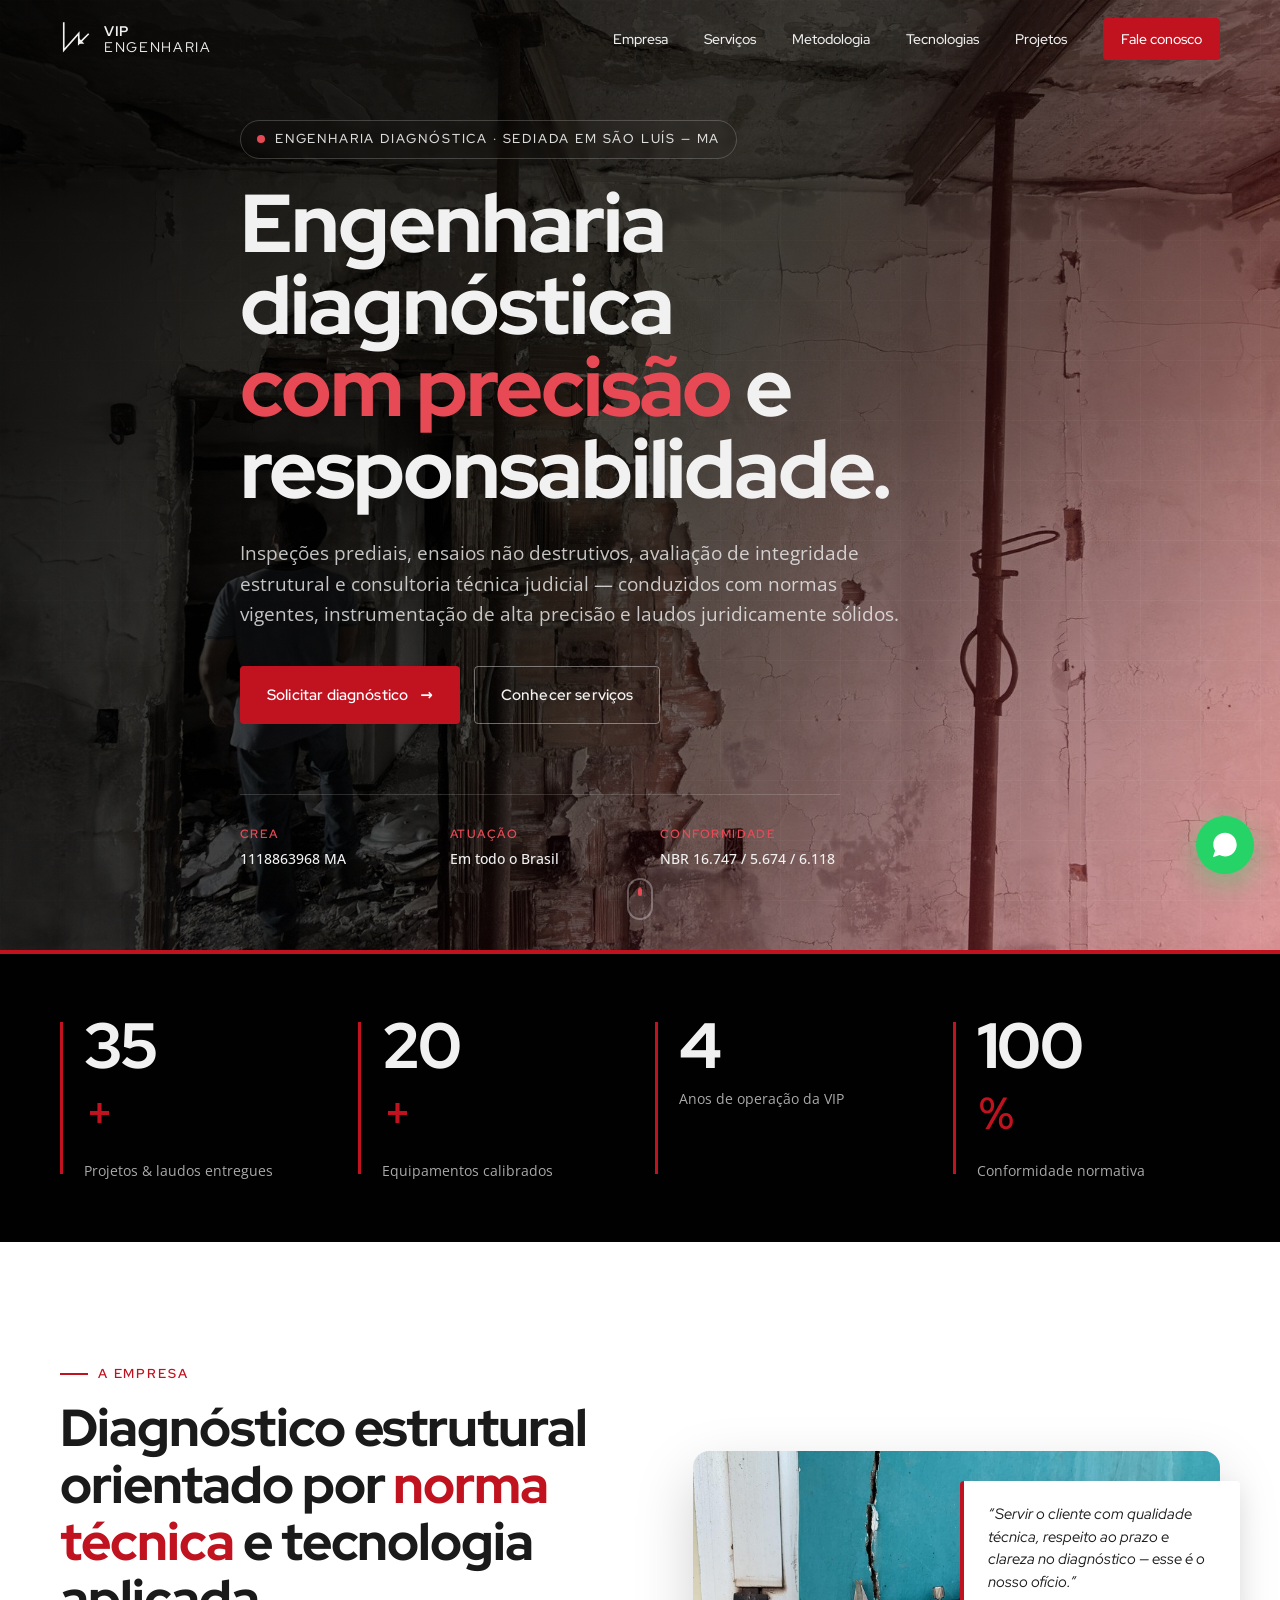
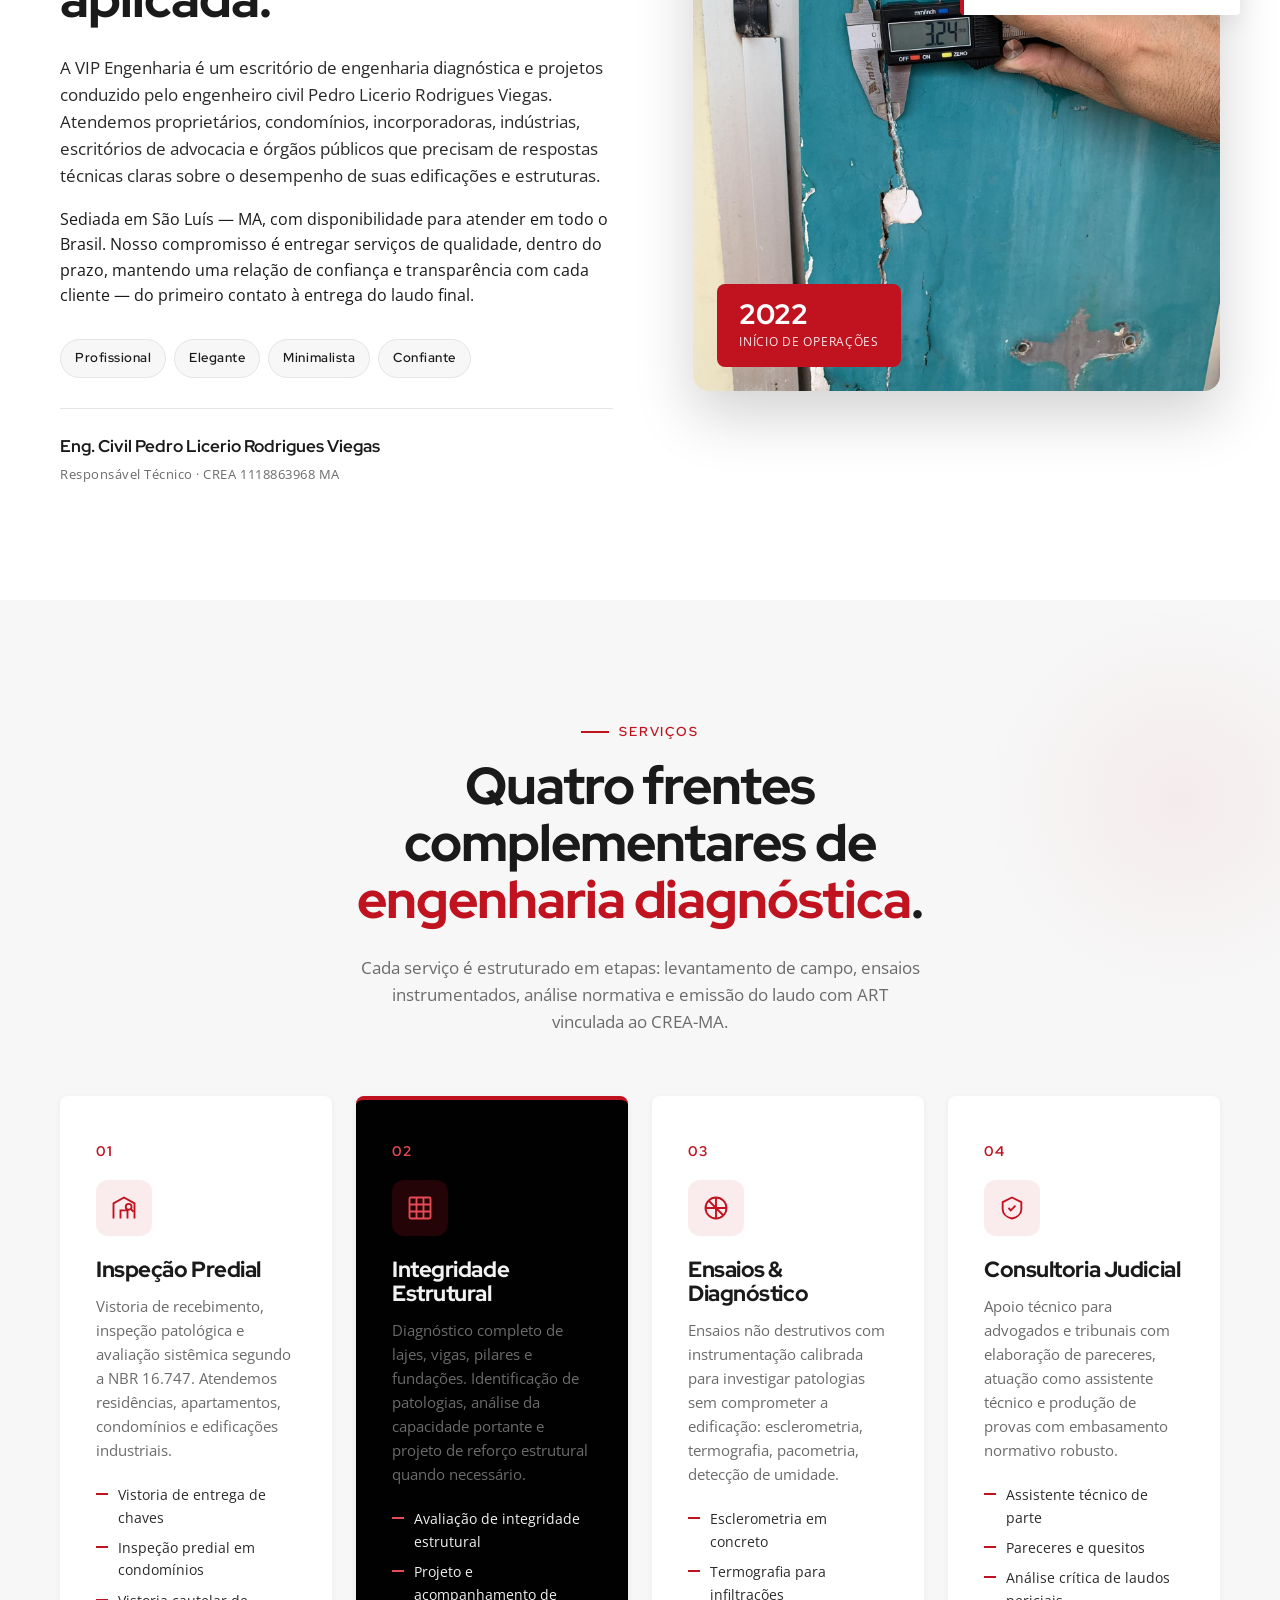
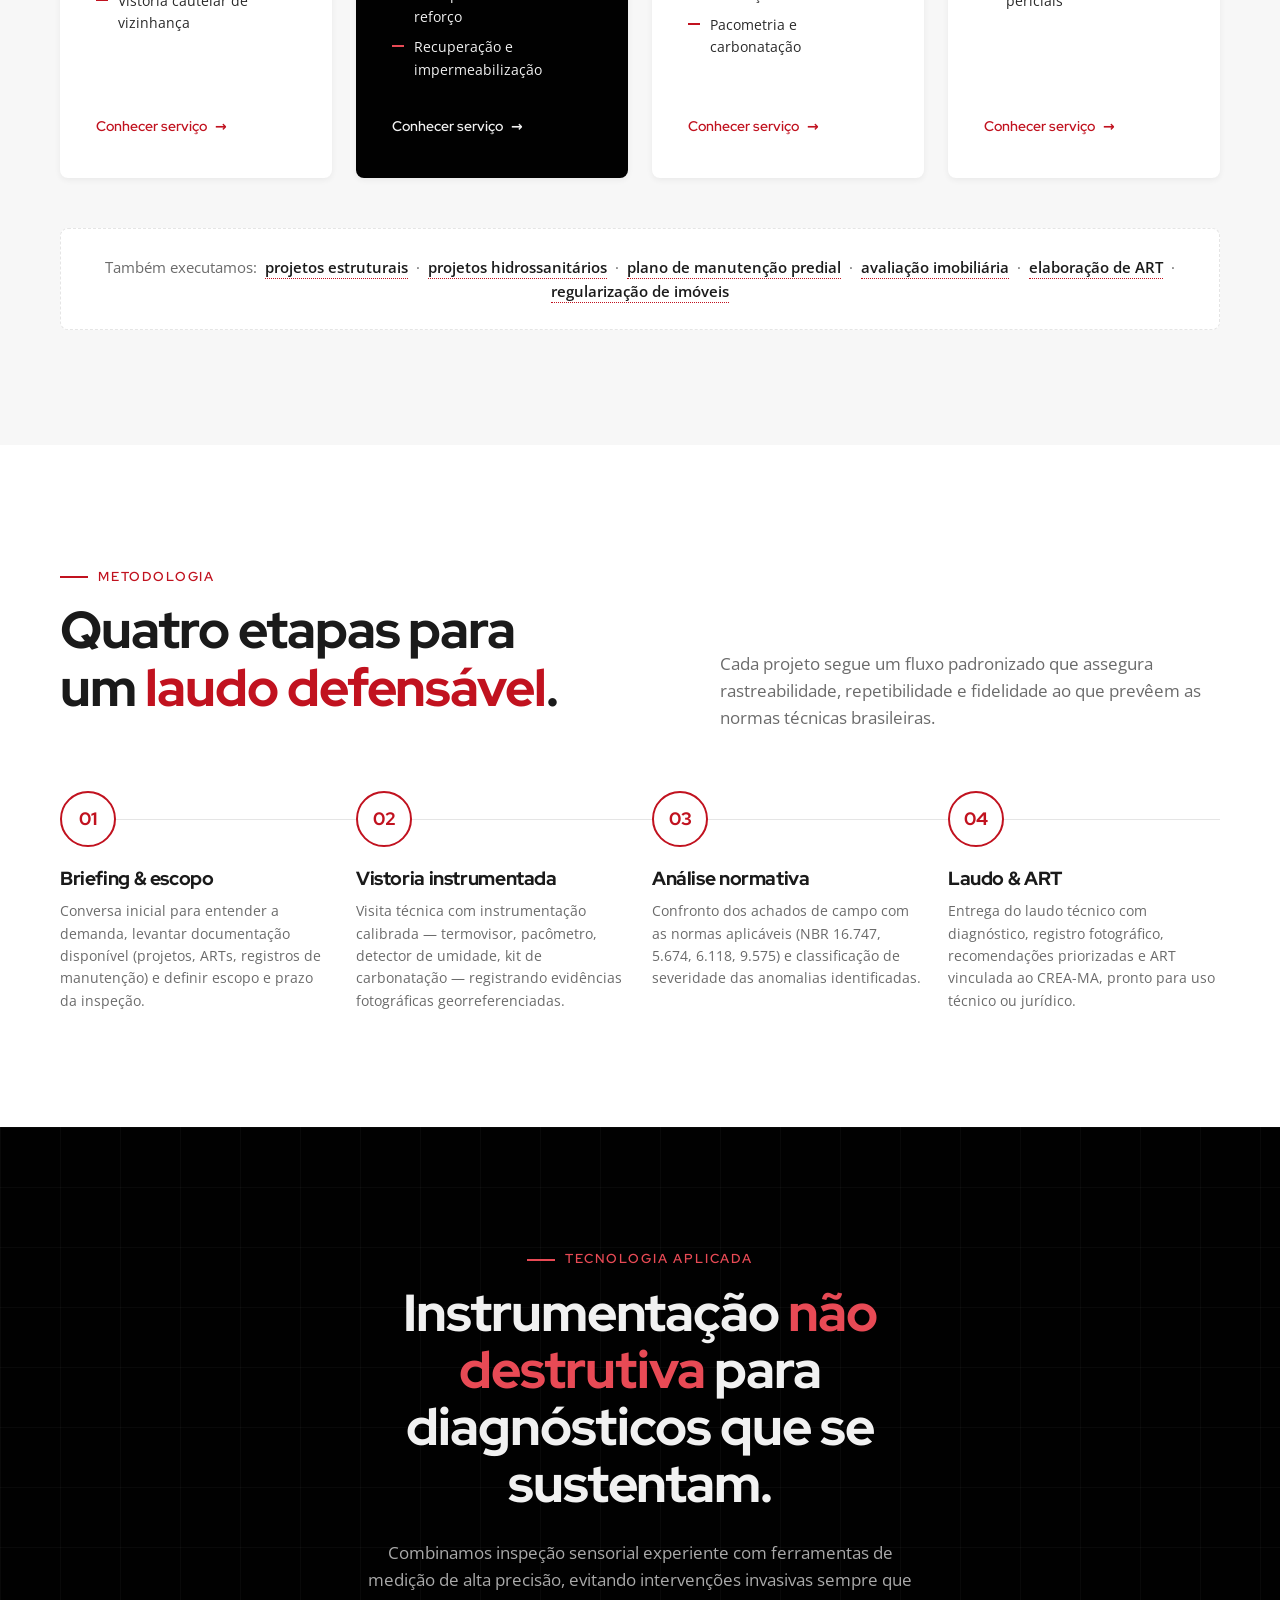
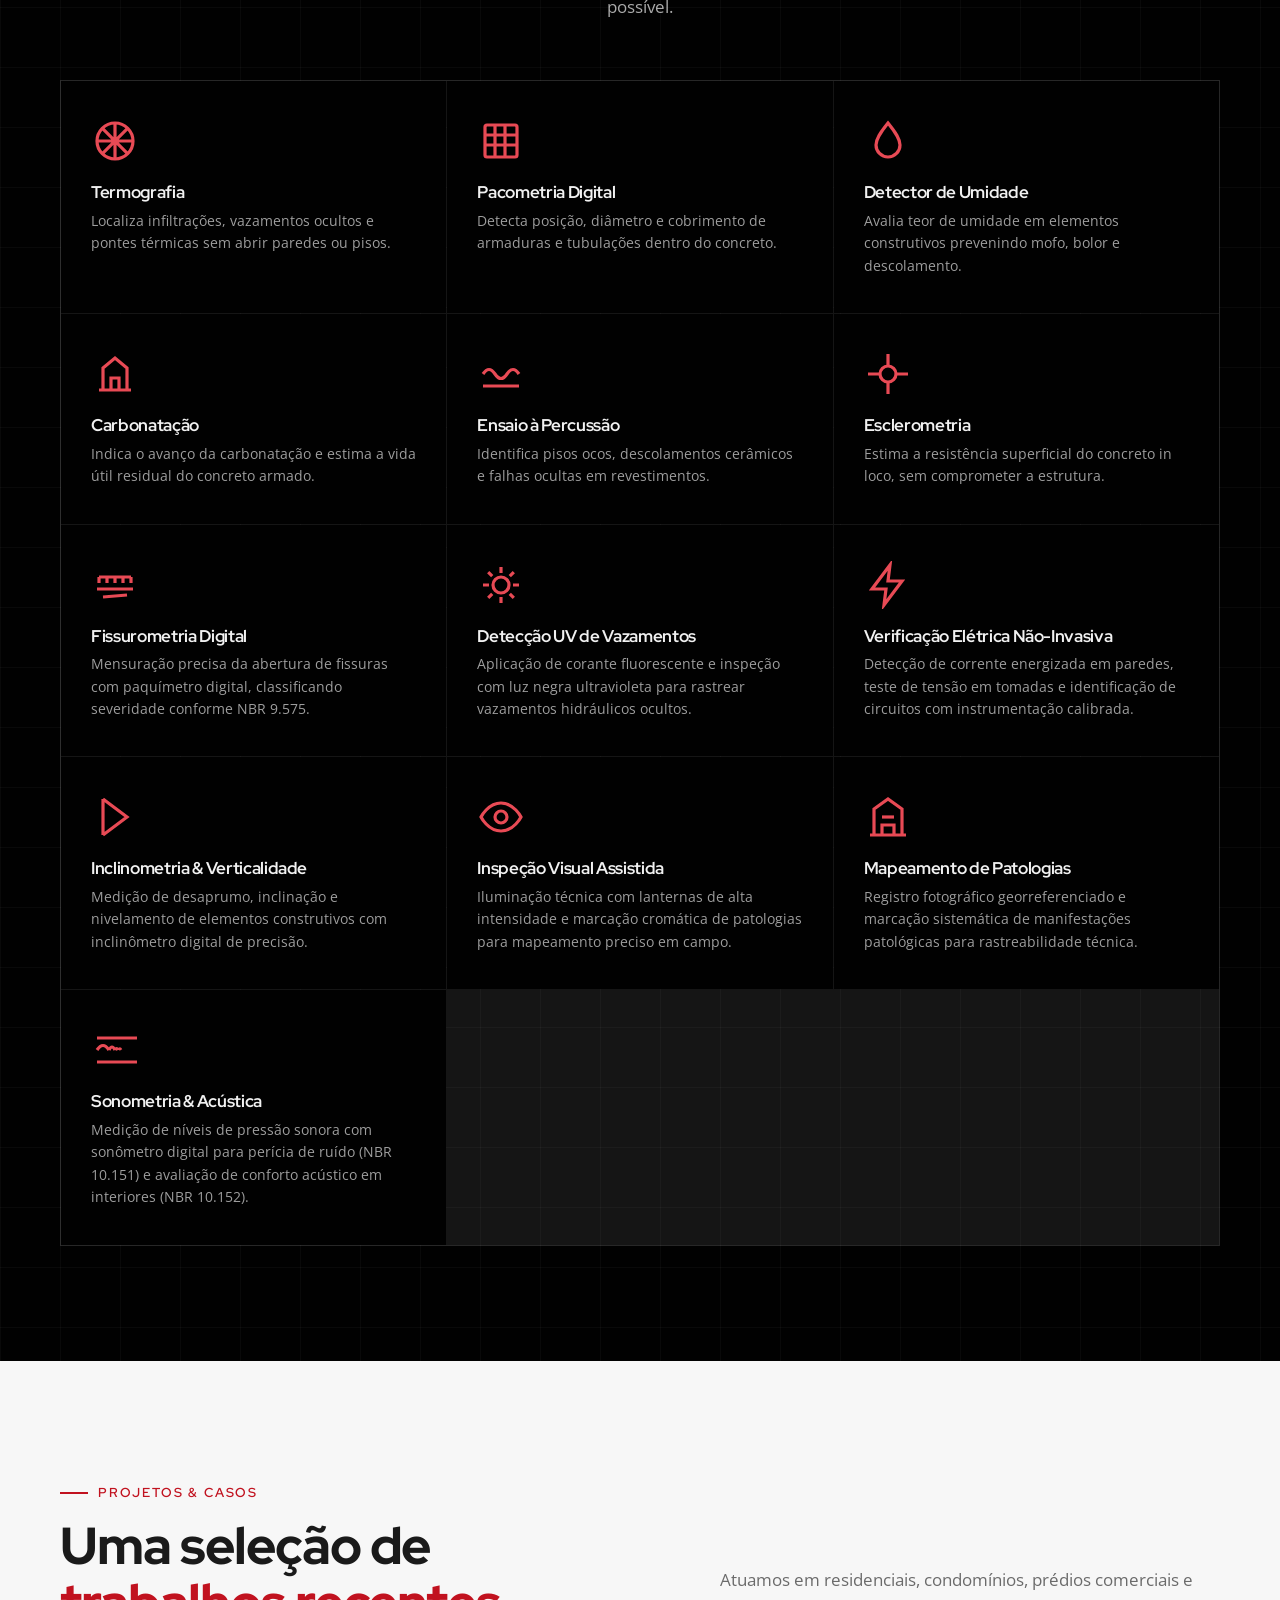
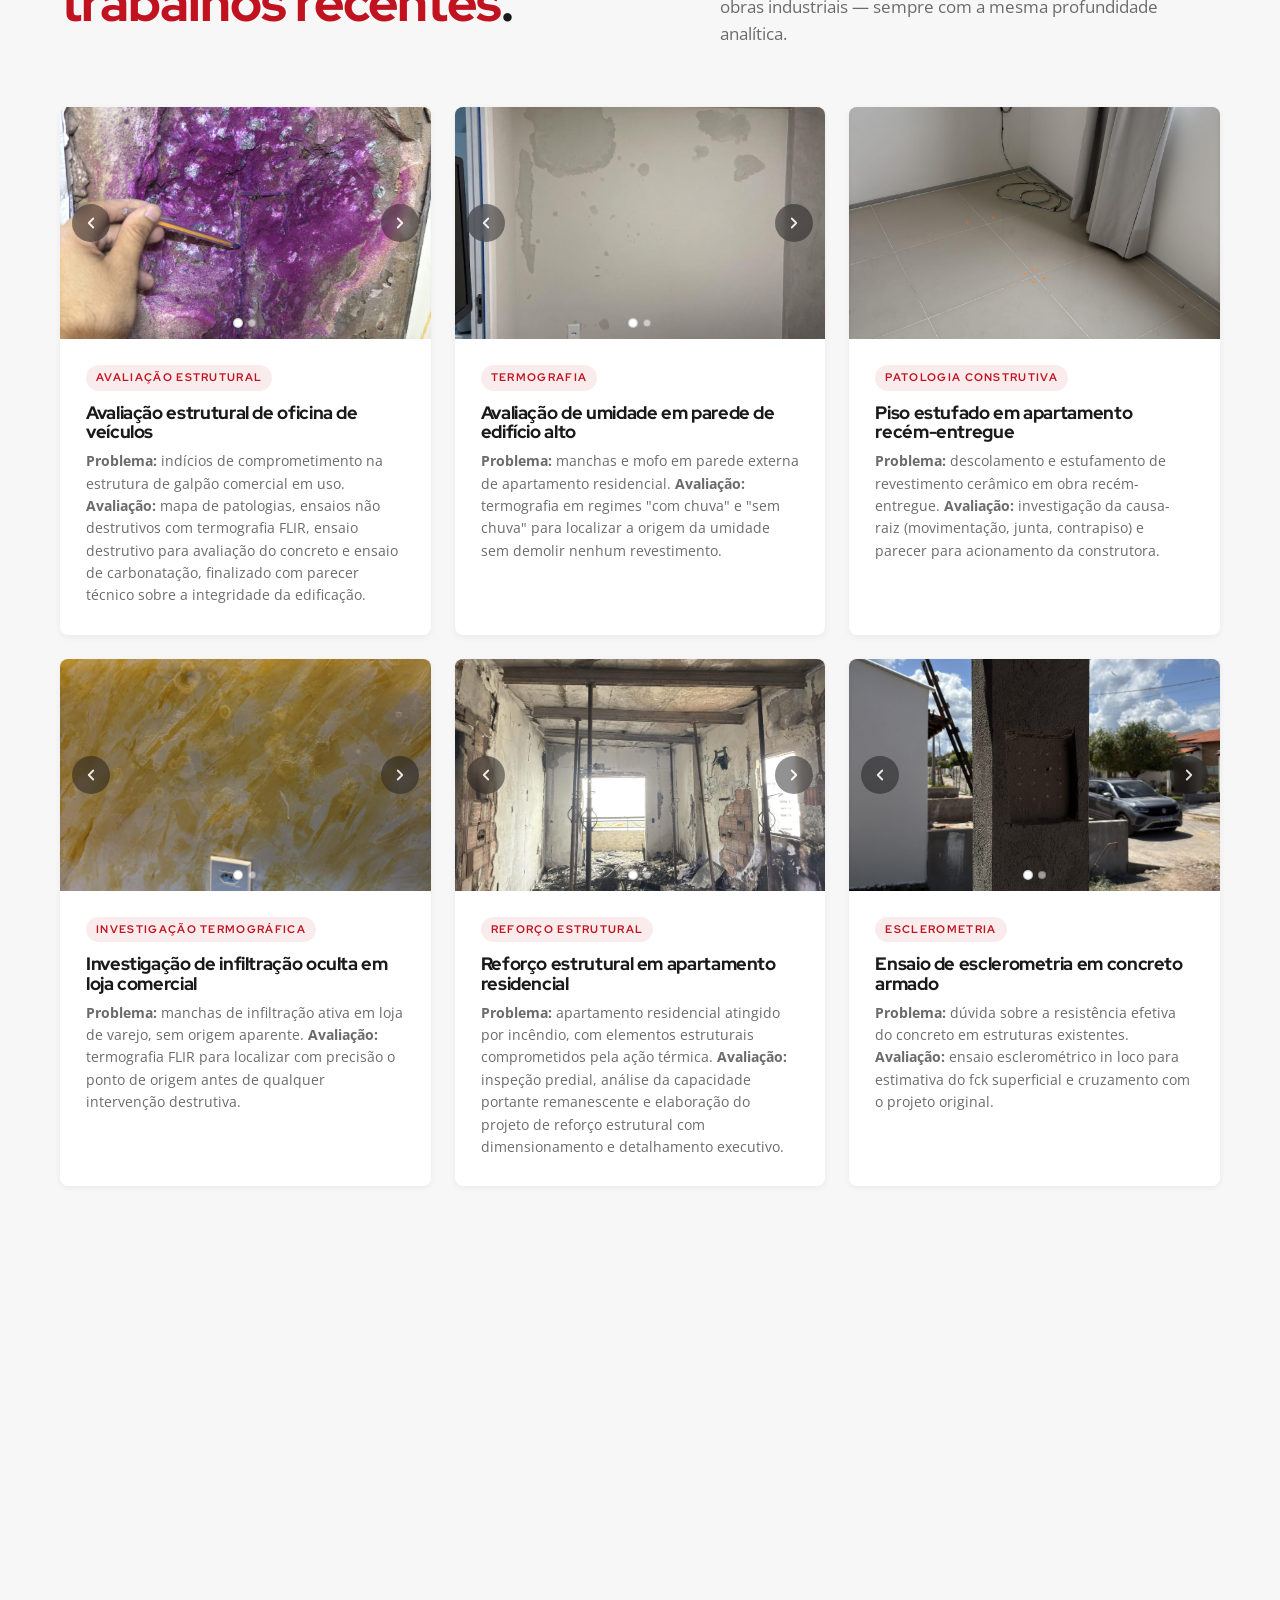
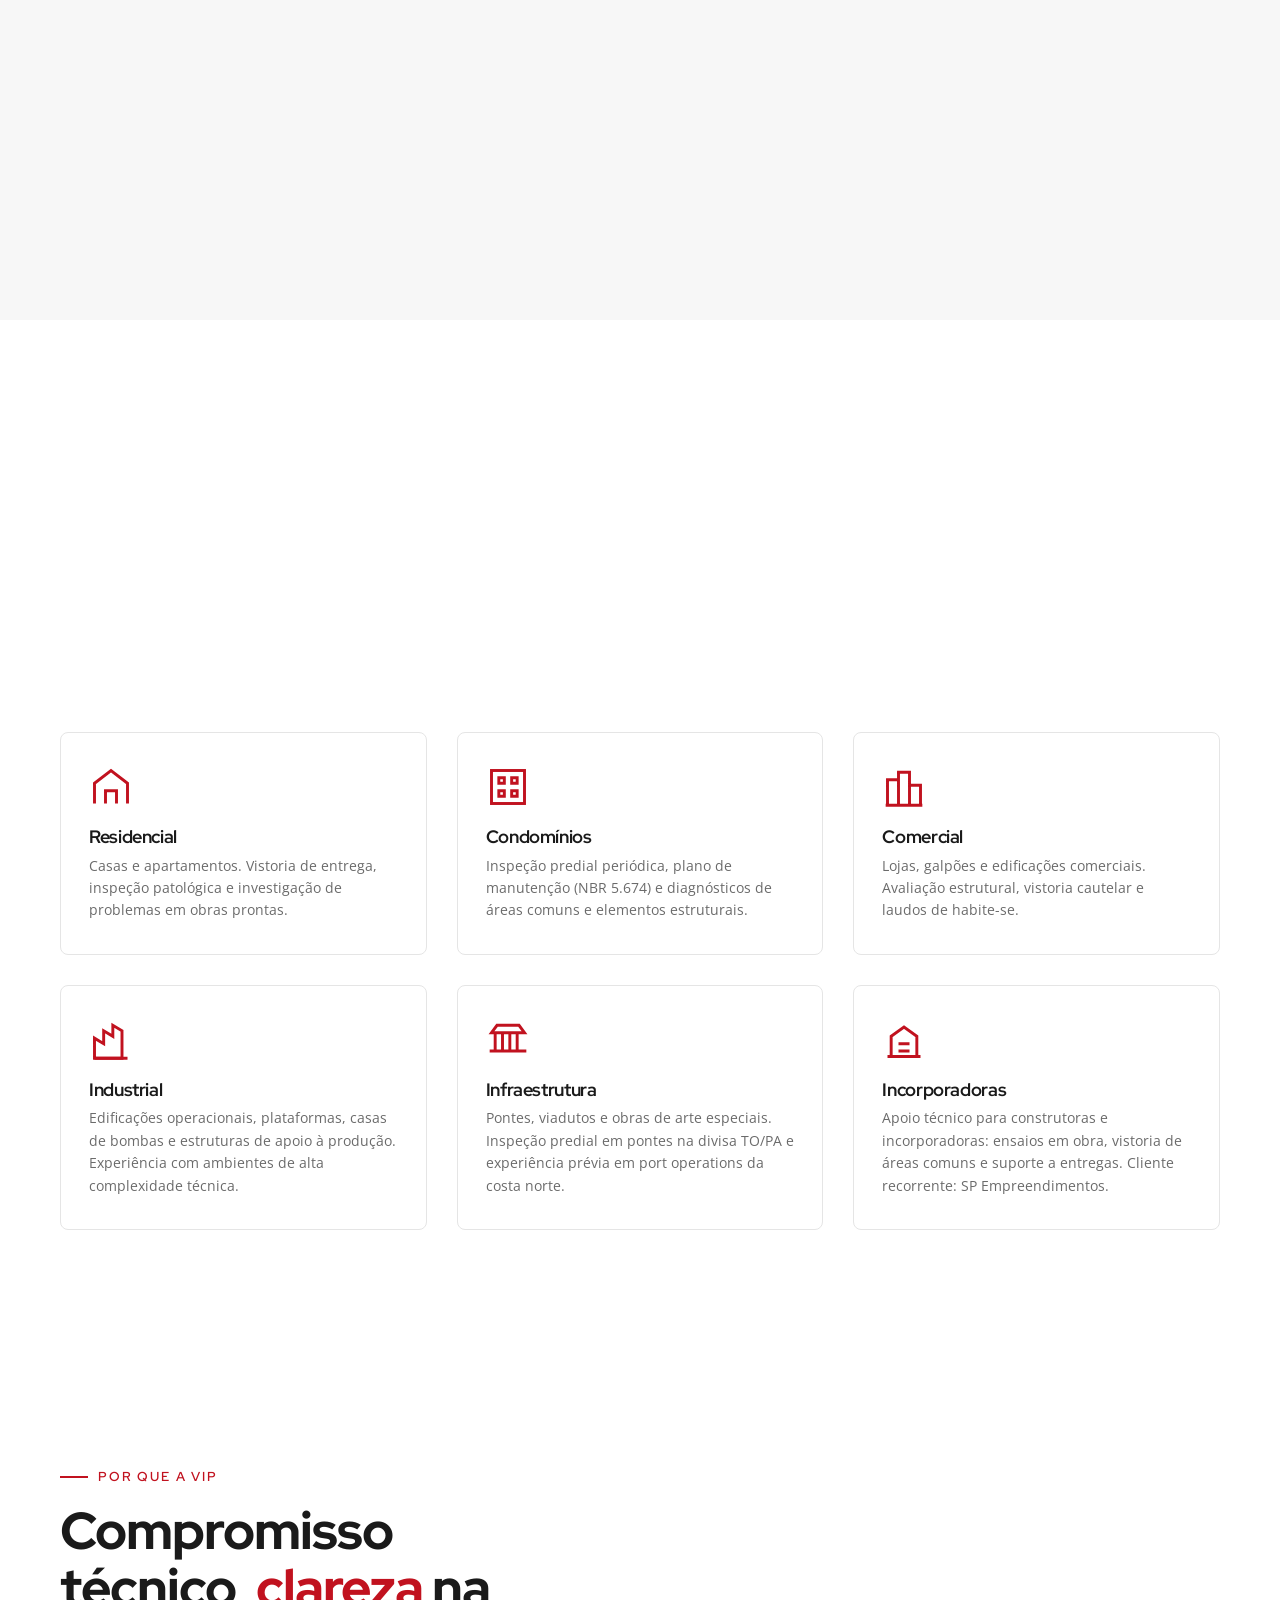
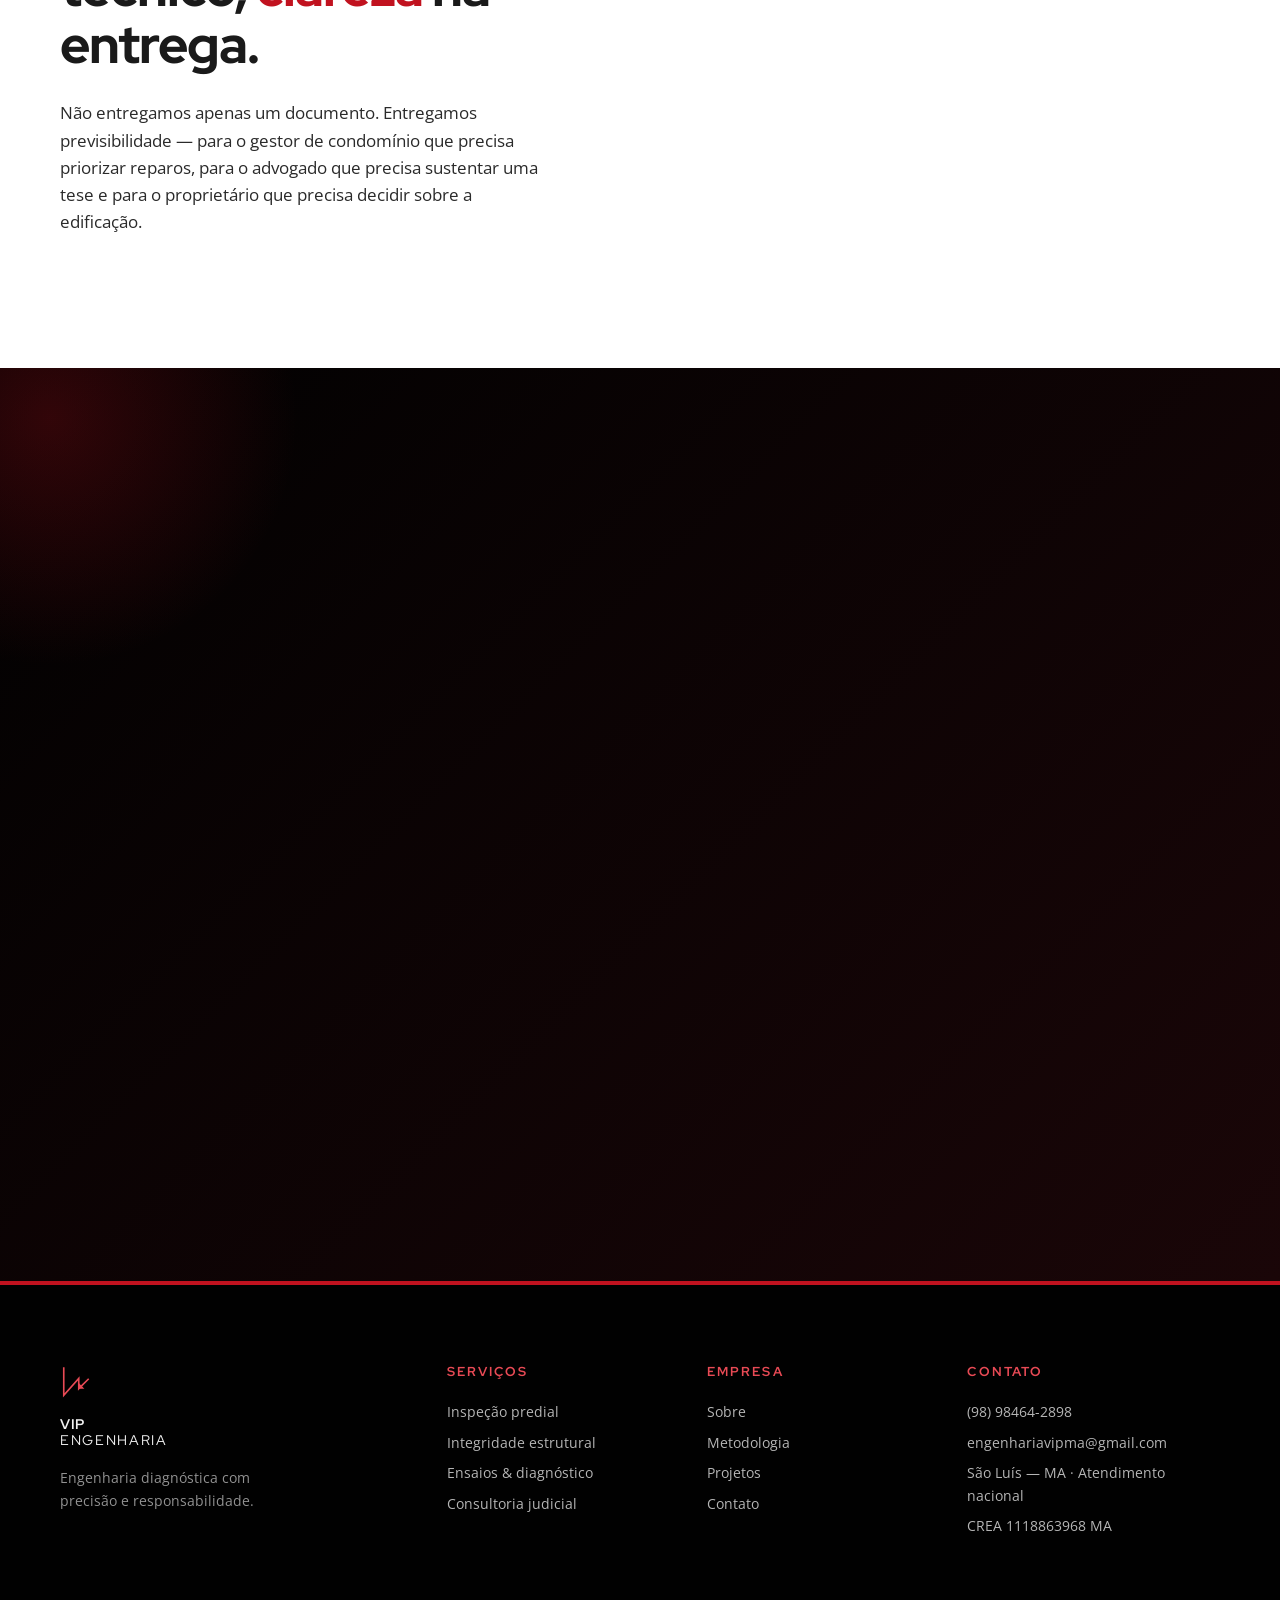
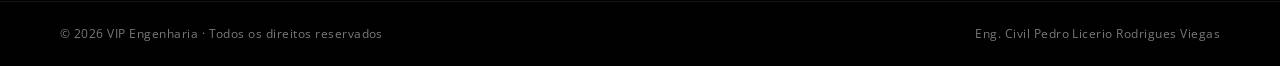
==== commit eacdb193: "Add files via upload" ====
--- a/index.html
+++ b/index.html
@@ -329,6 +329,11 @@
                     <h4>Mapeamento de Patologias</h4>
                     <p>Registro fotográfico georreferenciado e marcação sistemática de manifestações patológicas para rastreabilidade técnica.</p>
                 </div>
+                <div class="tech-item">
+                    <div class="tech-icon"><svg viewBox="0 0 24 24" fill="none" stroke="currentColor" stroke-width="1.6"><path d="M3 12c2-3 4-3 6 0M9 12c1-2 2-2 3 0M12 12c.5-1 1-1 1.5 0M14 12c.3-.7.6-.7.9 0"/><path d="M3 18h20M3 6h20"/></svg></div>
+                    <h4>Sonometria &amp; Acústica</h4>
+                    <p>Medição de níveis de pressão sonora com sonômetro digital para perícia de ruído (NBR 10.151) e avaliação de conforto acústico em interiores (NBR 10.152).</p>
+                </div>
             </div>
         </div>
     </section>
@@ -346,15 +351,31 @@
 
             <div class="projects-grid">
                 <article class="project">
-                    <div class="project-img"><img src="assets/img/proj-oficina-estrutural.jpg" alt="Termografia estrutural em galpão de oficina"></div>
+                    <div class="project-slider" data-count="2">
+                        <div class="project-slides">
+                            <img src="assets/img/1.JPEG" alt="Avaliação estrutural de oficina de veículos — vista 1">
+                            <img src="assets/img/2.JPEG" alt="Avaliação estrutural de oficina de veículos — vista 2">
+                        </div>
+                        <button class="slider-btn slider-btn--prev" aria-label="Foto anterior" type="button"><svg viewBox="0 0 24 24"><polyline points="15 18 9 12 15 6"/></svg></button>
+                        <button class="slider-btn slider-btn--next" aria-label="Próxima foto" type="button"><svg viewBox="0 0 24 24"><polyline points="9 18 15 12 9 6"/></svg></button>
+                        <div class="slider-dots" aria-hidden="true"></div>
+                    </div>
                     <div class="project-meta">
                         <span class="project-tag">Avaliação estrutural</span>
                         <h3>Avaliação estrutural de oficina de veículos</h3>
-                        <p><strong>Problema:</strong> indícios de comprometimento na estrutura de galpão comercial em uso. <strong>Avaliação:</strong> mapa de patologias, ensaios não destrutivos com termografia FLIR e parecer técnico sobre a integridade da edificação.</p>
-                    </div>
-                </article>
-                <article class="project">
-                    <div class="project-img"><img src="assets/img/proj-umidade-edificio.jpg" alt="Termografia de umidade em parede"></div>
+                        <p><strong>Problema:</strong> indícios de comprometimento na estrutura de galpão comercial em uso. <strong>Avaliação:</strong> mapa de patologias, ensaios não destrutivos com termografia FLIR, ensaio destrutivo para avaliação do concreto e ensaio de carbonatação, finalizado com parecer técnico sobre a integridade da edificação.</p>
+                    </div>
+                </article>
+                <article class="project">
+                    <div class="project-slider" data-count="2">
+                        <div class="project-slides">
+                            <img src="assets/img/3.png" alt="Avaliação de umidade em parede de edifício alto — vista 1">
+                            <img src="assets/img/4.png" alt="Avaliação de umidade em parede de edifício alto — vista 2">
+                        </div>
+                        <button class="slider-btn slider-btn--prev" aria-label="Foto anterior" type="button"><svg viewBox="0 0 24 24"><polyline points="15 18 9 12 15 6"/></svg></button>
+                        <button class="slider-btn slider-btn--next" aria-label="Próxima foto" type="button"><svg viewBox="0 0 24 24"><polyline points="9 18 15 12 9 6"/></svg></button>
+                        <div class="slider-dots" aria-hidden="true"></div>
+                    </div>
                     <div class="project-meta">
                         <span class="project-tag">Termografia</span>
                         <h3>Avaliação de umidade em parede de edifício alto</h3>
@@ -362,7 +383,14 @@
                     </div>
                 </article>
                 <article class="project">
-                    <div class="project-img"><img src="assets/img/proj-piso-estufado.jpg" alt="Piso cerâmico estufado"></div>
+                    <div class="project-slider" data-count="1">
+                        <div class="project-slides">
+                            <img src="assets/img/proj-piso-estufado.jpg" alt="Piso cerâmico estufado">
+                        </div>
+                        <button class="slider-btn slider-btn--prev" aria-label="Foto anterior" type="button"><svg viewBox="0 0 24 24"><polyline points="15 18 9 12 15 6"/></svg></button>
+                        <button class="slider-btn slider-btn--next" aria-label="Próxima foto" type="button"><svg viewBox="0 0 24 24"><polyline points="9 18 15 12 9 6"/></svg></button>
+                        <div class="slider-dots" aria-hidden="true"></div>
+                    </div>
                     <div class="project-meta">
                         <span class="project-tag">Patologia construtiva</span>
                         <h3>Piso estufado em apartamento recém-entregue</h3>
@@ -370,7 +398,15 @@
                     </div>
                 </article>
                 <article class="project">
-                    <div class="project-img"><img src="assets/img/proj-infiltracao-loja.jpg" alt="Termografia de infiltração"></div>
+                    <div class="project-slider" data-count="2">
+                        <div class="project-slides">
+                            <img src="assets/img/5.JPEG" alt="Investigação de infiltração oculta em loja comercial — vista 1">
+                            <img src="assets/img/6.JPEG" alt="Investigação de infiltração oculta em loja comercial — vista 2">
+                        </div>
+                        <button class="slider-btn slider-btn--prev" aria-label="Foto anterior" type="button"><svg viewBox="0 0 24 24"><polyline points="15 18 9 12 15 6"/></svg></button>
+                        <button class="slider-btn slider-btn--next" aria-label="Próxima foto" type="button"><svg viewBox="0 0 24 24"><polyline points="9 18 15 12 9 6"/></svg></button>
+                        <div class="slider-dots" aria-hidden="true"></div>
+                    </div>
                     <div class="project-meta">
                         <span class="project-tag">Investigação termográfica</span>
                         <h3>Investigação de infiltração oculta em loja comercial</h3>
@@ -378,15 +414,31 @@
                     </div>
                 </article>
                 <article class="project">
-                    <div class="project-img"><img src="assets/img/proj-reforco-apto.jpg" alt="Reforço estrutural"></div>
+                    <div class="project-slider" data-count="2">
+                        <div class="project-slides">
+                            <img src="assets/img/7.JPEG" alt="Reforço estrutural em apartamento residencial — vista 1">
+                            <img src="assets/img/8.JPEG" alt="Reforço estrutural em apartamento residencial — vista 2">
+                        </div>
+                        <button class="slider-btn slider-btn--prev" aria-label="Foto anterior" type="button"><svg viewBox="0 0 24 24"><polyline points="15 18 9 12 15 6"/></svg></button>
+                        <button class="slider-btn slider-btn--next" aria-label="Próxima foto" type="button"><svg viewBox="0 0 24 24"><polyline points="9 18 15 12 9 6"/></svg></button>
+                        <div class="slider-dots" aria-hidden="true"></div>
+                    </div>
                     <div class="project-meta">
                         <span class="project-tag">Reforço estrutural</span>
                         <h3>Reforço estrutural em apartamento residencial</h3>
-                        <p><strong>Problema:</strong> elementos estruturais com indícios de sobrecarga em condomínio residencial. <strong>Avaliação:</strong> inspeção predial, análise da capacidade portante e elaboração do projeto de reforço com dimensionamento e detalhamento.</p>
-                    </div>
-                </article>
-                <article class="project">
-                    <div class="project-img"><img src="assets/img/proj-ensaio-concreto.jpg" alt="Ensaio de esclerometria"></div>
+                        <p><strong>Problema:</strong> apartamento residencial atingido por incêndio, com elementos estruturais comprometidos pela ação térmica. <strong>Avaliação:</strong> inspeção predial, análise da capacidade portante remanescente e elaboração do projeto de reforço estrutural com dimensionamento e detalhamento executivo.</p>
+                    </div>
+                </article>
+                <article class="project">
+                    <div class="project-slider" data-count="2">
+                        <div class="project-slides">
+                            <img src="assets/img/9.JPEG" alt="Ensaio de esclerometria em concreto armado — vista 1">
+                            <img src="assets/img/10.JPEG" alt="Ensaio de esclerometria em concreto armado — vista 2">
+                        </div>
+                        <button class="slider-btn slider-btn--prev" aria-label="Foto anterior" type="button"><svg viewBox="0 0 24 24"><polyline points="15 18 9 12 15 6"/></svg></button>
+                        <button class="slider-btn slider-btn--next" aria-label="Próxima foto" type="button"><svg viewBox="0 0 24 24"><polyline points="9 18 15 12 9 6"/></svg></button>
+                        <div class="slider-dots" aria-hidden="true"></div>
+                    </div>
                     <div class="project-meta">
                         <span class="project-tag">Esclerometria</span>
                         <h3>Ensaio de esclerometria em concreto armado</h3>
@@ -394,15 +446,33 @@
                     </div>
                 </article>
                 <article class="project">
-                    <div class="project-img"><img src="assets/img/proj-termografia-residencia.jpg" alt="Termografia residencial"></div>
-                    <div class="project-meta">
-                        <span class="project-tag">Termografia residencial</span>
-                        <h3>Inspeção termográfica de residência de alto padrão</h3>
-                        <p><strong>Problema:</strong> patologias suspeitas em residência unifamiliar de alto padrão. <strong>Avaliação:</strong> levantamento termográfico completo com câmera FLIR para identificar pontes térmicas, infiltrações e falhas em isolamento.</p>
-                    </div>
-                </article>
-                <article class="project">
-                    <div class="project-img"><img src="assets/img/proj-vistoria-entrega.jpg" alt="Vistoria de entrega"></div>
+                    <div class="project-slider" data-count="2">
+                        <div class="project-slides">
+                            <img src="assets/img/11.JPEG" alt="Inspeção de rachadura em casa de alto padrão — vista 1">
+                            <img src="assets/img/12.JPEG" alt="Inspeção de rachadura em casa de alto padrão — vista 2">
+                        </div>
+                        <button class="slider-btn slider-btn--prev" aria-label="Foto anterior" type="button"><svg viewBox="0 0 24 24"><polyline points="15 18 9 12 15 6"/></svg></button>
+                        <button class="slider-btn slider-btn--next" aria-label="Próxima foto" type="button"><svg viewBox="0 0 24 24"><polyline points="9 18 15 12 9 6"/></svg></button>
+                        <div class="slider-dots" aria-hidden="true"></div>
+                    </div>
+                    <div class="project-meta">
+                        <span class="project-tag">Inspeção de fissuras</span>
+                        <h3>Inspeção de rachadura em casa de alto padrão</h3>
+                        <p><strong>Problema:</strong> após o início de uma construção vizinha, surgiram rachaduras nas paredes da residência. <strong>Avaliação:</strong> inspeção completa da edificação com acompanhamento da abertura das fissuras por réguas milimetradas, complementada por termografia e medição de umidade para descartar causas patológicas adicionais.</p>
+                    </div>
+                </article>
+                <article class="project">
+                    <div class="project-slider" data-count="4">
+                        <div class="project-slides">
+                            <img src="assets/img/13.JPEG" alt="Vistoria de entrega de chaves de apartamento novo — vista 1">
+                            <img src="assets/img/14.JPEG" alt="Vistoria de entrega de chaves de apartamento novo — vista 2">
+                            <img src="assets/img/15.JPEG" alt="Vistoria de entrega de chaves de apartamento novo — vista 3">
+                            <img src="assets/img/16.JPEG" alt="Vistoria de entrega de chaves de apartamento novo — vista 4">
+                        </div>
+                        <button class="slider-btn slider-btn--prev" aria-label="Foto anterior" type="button"><svg viewBox="0 0 24 24"><polyline points="15 18 9 12 15 6"/></svg></button>
+                        <button class="slider-btn slider-btn--next" aria-label="Próxima foto" type="button"><svg viewBox="0 0 24 24"><polyline points="9 18 15 12 9 6"/></svg></button>
+                        <div class="slider-dots" aria-hidden="true"></div>
+                    </div>
                     <div class="project-meta">
                         <span class="project-tag">Vistoria de entrega</span>
                         <h3>Vistoria de entrega de chaves de apartamento novo</h3>
@@ -410,11 +480,20 @@
                     </div>
                 </article>
                 <article class="project">
-                    <div class="project-img"><img src="assets/img/proj-inspecao-residencial.jpg" alt="Inspeção predial residencial"></div>
-                    <div class="project-meta">
-                        <span class="project-tag">Inspeção predial</span>
-                        <h3>Inspeção predial em residência unifamiliar</h3>
-                        <p><strong>Problema:</strong> casa em uso há vários anos com manifestações patológicas dispersas. <strong>Avaliação:</strong> inspeção sistêmica conforme NBR 16.747, com classificação de severidade e plano de manutenção priorizado.</p>
+                    <div class="project-slider" data-count="3">
+                        <div class="project-slides">
+                            <img src="assets/img/17.JPEG" alt="Recuperação estrutural de galpão industrial Aço Metal — vista 1">
+                            <img src="assets/img/18.JPEG" alt="Recuperação estrutural de galpão industrial Aço Metal — vista 2">
+                            <img src="assets/img/19.JPEG" alt="Recuperação estrutural de galpão industrial Aço Metal — vista 3">
+                        </div>
+                        <button class="slider-btn slider-btn--prev" aria-label="Foto anterior" type="button"><svg viewBox="0 0 24 24"><polyline points="15 18 9 12 15 6"/></svg></button>
+                        <button class="slider-btn slider-btn--next" aria-label="Próxima foto" type="button"><svg viewBox="0 0 24 24"><polyline points="9 18 15 12 9 6"/></svg></button>
+                        <div class="slider-dots" aria-hidden="true"></div>
+                    </div>
+                    <div class="project-meta">
+                        <span class="project-tag">Recuperação estrutural · Industrial</span>
+                        <h3>Recuperação estrutural de galpão industrial — Aço Metal</h3>
+                        <p><strong>Problema:</strong> galpão de produção de estruturas metálicas com sérios problemas nas estruturas de concreto, exigindo solução que garantisse segurança operacional dos trabalhadores e a ancoragem de uma máquina de içamento fixada à estrutura. <strong>Avaliação:</strong> ensaios de pacometria, carbonatação e termografia, com diagnóstico técnico e definição da estratégia de recuperação estrutural para devolver a integridade ao conjunto produtivo.</p>
                     </div>
                 </article>
             </div>
@@ -511,7 +590,7 @@
                 <ul class="contact-list">
                     <li>
                         <span class="ci-label">WhatsApp / Telefone</span>
-                        <a href="https://wa.me/5598988211191"><strong>(98) 98821-1191</strong></a>
+                        <a href="https://wa.me/5598984642898"><strong>(98) 98464-2898</strong></a>
                     </li>
                     <li>
                         <span class="ci-label">E-mail</span>
@@ -608,7 +687,7 @@
 
             <div class="footer-col">
                 <h5>Contato</h5>
-                <a href="https://wa.me/5598988211191">(98) 98821-1191</a>
+                <a href="https://wa.me/5598984642898">(98) 98464-2898</a>
                 <a href="mailto:engenhariavipma@gmail.com">engenhariavipma@gmail.com</a>
                 <span>São Luís — MA · Atendimento nacional</span>
                 <span>CREA 1118863968 MA</span>
@@ -623,7 +702,7 @@
         </div>
     </footer>
 
-    <a href="https://wa.me/5598988211191" class="floating-wa" aria-label="Falar no WhatsApp">
+    <a href="https://wa.me/5598984642898" class="floating-wa" aria-label="Falar no WhatsApp">
         <svg viewBox="0 0 32 32" fill="currentColor" aria-hidden="true"><path d="M16 3C9 3 3.5 8.5 3.5 15.4c0 2.4.7 4.7 1.9 6.7L3 29l7.2-2.3c1.8 1 3.8 1.5 5.8 1.5 7 0 12.5-5.5 12.5-12.4S23 3 16 3z"/></svg>
     </a>
 
--- a/styles.css
+++ b/styles.css
@@ -918,7 +918,9 @@
     transform: translateY(-6px);
     box-shadow: var(--shadow);
 }
-.project-img {
+.project-img,
+.project-slider {
+    position: relative;
     overflow: hidden;
     aspect-ratio: 16/10;
     background: #ddd;
@@ -929,6 +931,102 @@
     transition: transform .6s var(--ease);
 }
 .project:hover .project-img img { transform: scale(1.06); }
+
+/* Carrossel de fotos dos projetos */
+.project-slides {
+    display: flex;
+    width: 100%;
+    height: 100%;
+    transition: transform .55s cubic-bezier(.4, 0, .2, 1);
+    will-change: transform;
+}
+.project-slides > img {
+    flex: 0 0 100%;
+    width: 100%;
+    height: 100%;
+    object-fit: cover;
+    display: block;
+    user-select: none;
+    -webkit-user-drag: none;
+}
+.slider-btn {
+    position: absolute;
+    top: 50%;
+    transform: translateY(-50%);
+    width: 38px;
+    height: 38px;
+    border-radius: 50%;
+    background: rgba(20, 20, 22, .55);
+    color: #fff;
+    border: 0;
+    cursor: pointer;
+    z-index: 3;
+    display: flex;
+    align-items: center;
+    justify-content: center;
+    padding: 0;
+    line-height: 1;
+    -webkit-backdrop-filter: blur(4px);
+    backdrop-filter: blur(4px);
+    transition: background .2s, transform .2s, opacity .2s;
+    opacity: .85;
+}
+.slider-btn:hover,
+.slider-btn:focus-visible {
+    background: rgba(20, 20, 22, .9);
+    transform: translateY(-50%) scale(1.06);
+    opacity: 1;
+    outline: none;
+}
+.slider-btn svg {
+    width: 18px;
+    height: 18px;
+    stroke: currentColor;
+    fill: none;
+    stroke-width: 2.4;
+    stroke-linecap: round;
+    stroke-linejoin: round;
+}
+.slider-btn--prev { left: 12px; }
+.slider-btn--next { right: 12px; }
+
+.slider-dots {
+    position: absolute;
+    bottom: 12px;
+    left: 0; right: 0;
+    display: flex;
+    justify-content: center;
+    gap: 6px;
+    z-index: 3;
+    pointer-events: none;
+}
+.slider-dot {
+    width: 8px;
+    height: 8px;
+    border-radius: 50%;
+    background: rgba(255, 255, 255, .55);
+    border: 1px solid rgba(0, 0, 0, .2);
+    cursor: pointer;
+    padding: 0;
+    transition: background .2s, transform .2s;
+    pointer-events: auto;
+}
+.slider-dot.is-active {
+    background: #fff;
+    transform: scale(1.25);
+}
+
+/* Esconde controles quando há só 1 foto */
+.project-slider[data-count="1"] .slider-btn,
+.project-slider[data-count="1"] .slider-dots {
+    display: none;
+}
+
+@media (max-width: 600px) {
+    .slider-btn { width: 34px; height: 34px; }
+    .slider-btn--prev { left: 8px; }
+    .slider-btn--next { right: 8px; }
+}
 .project-meta { padding: 24px 26px 28px; }
 .project-tag {
     display: inline-block;
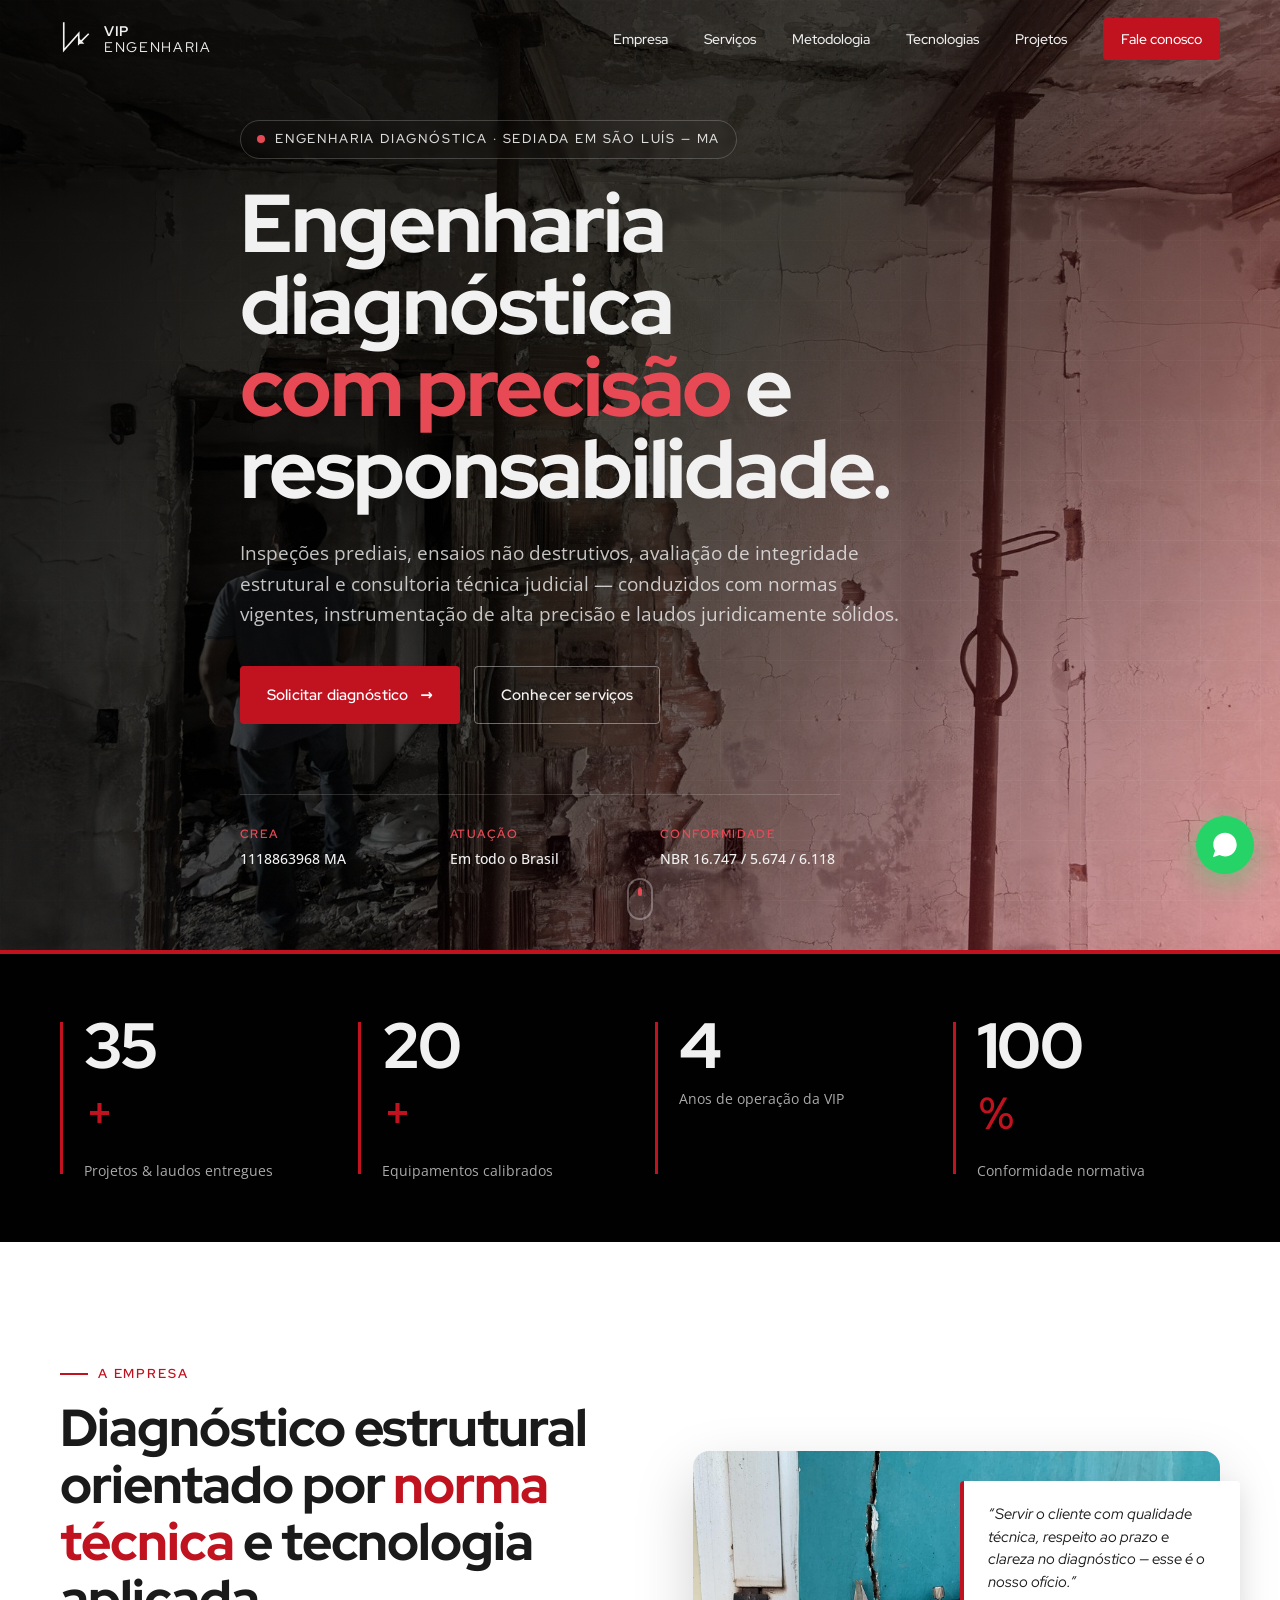
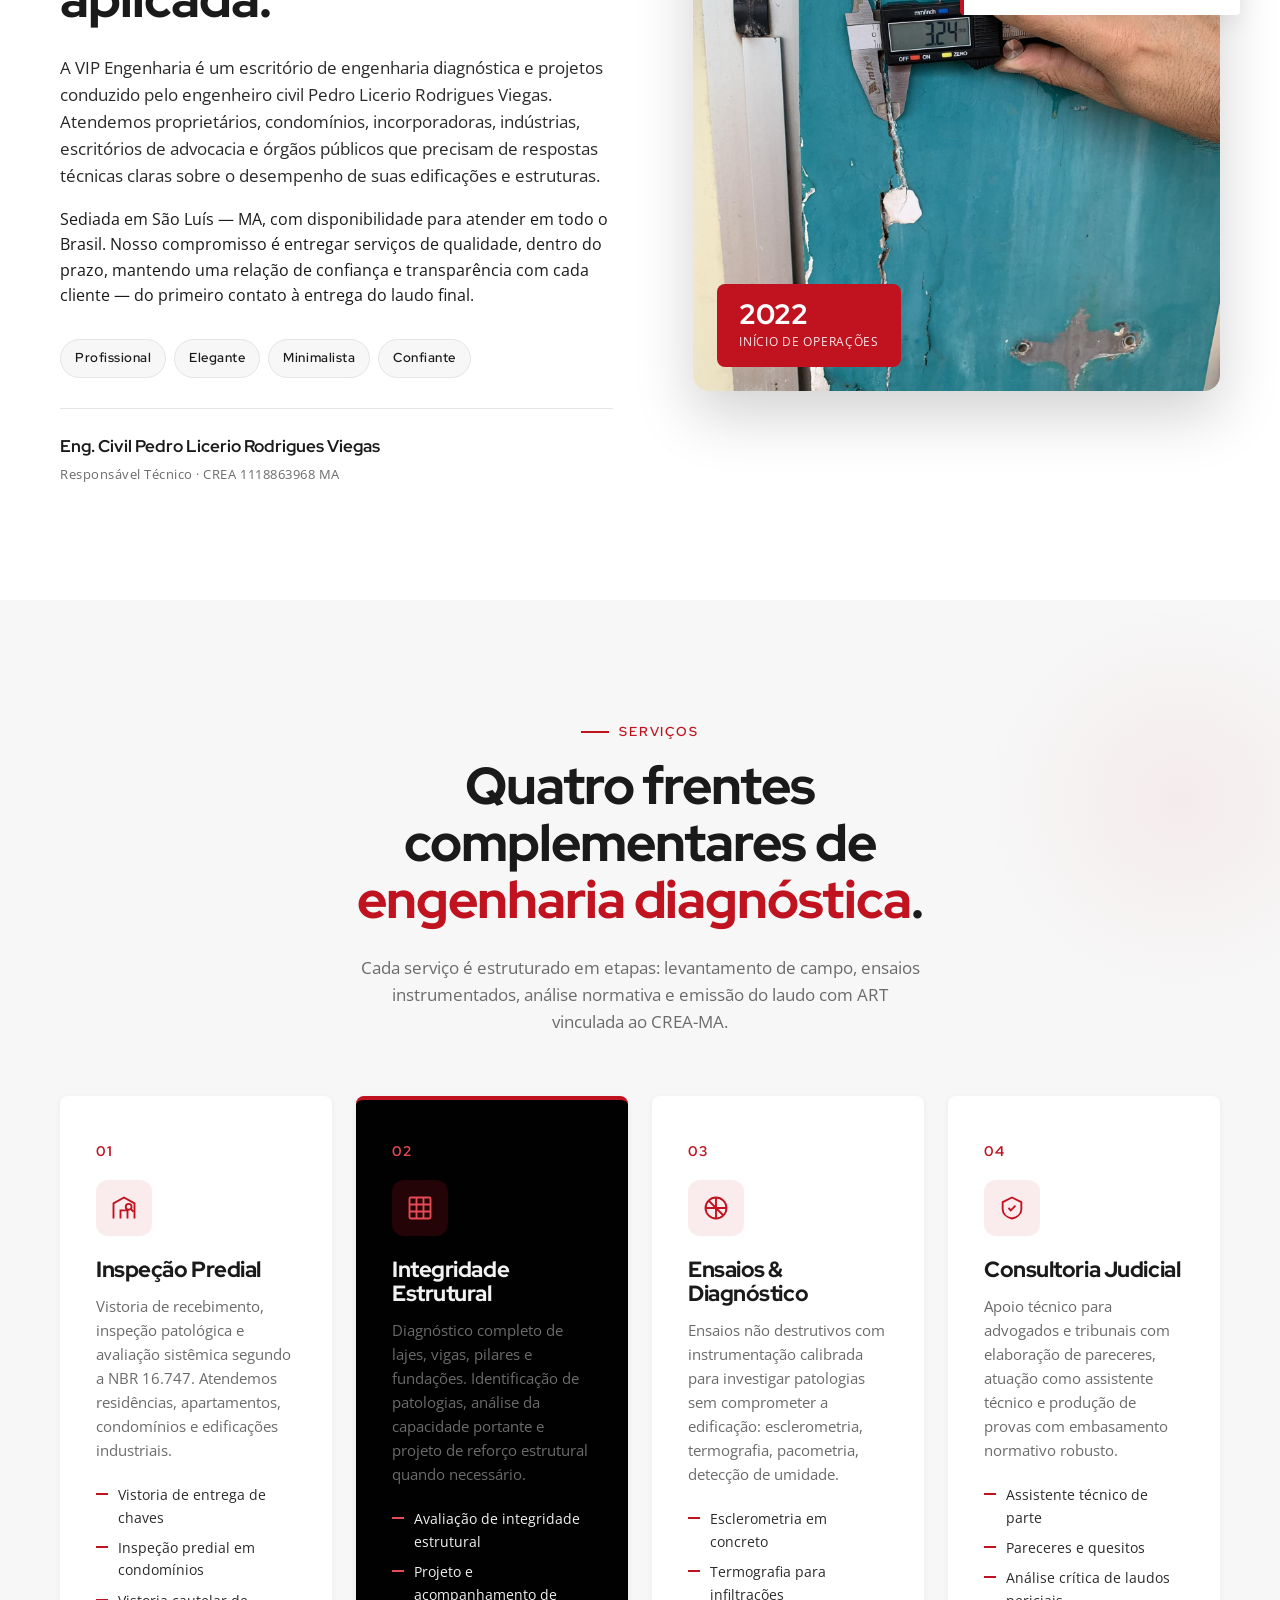
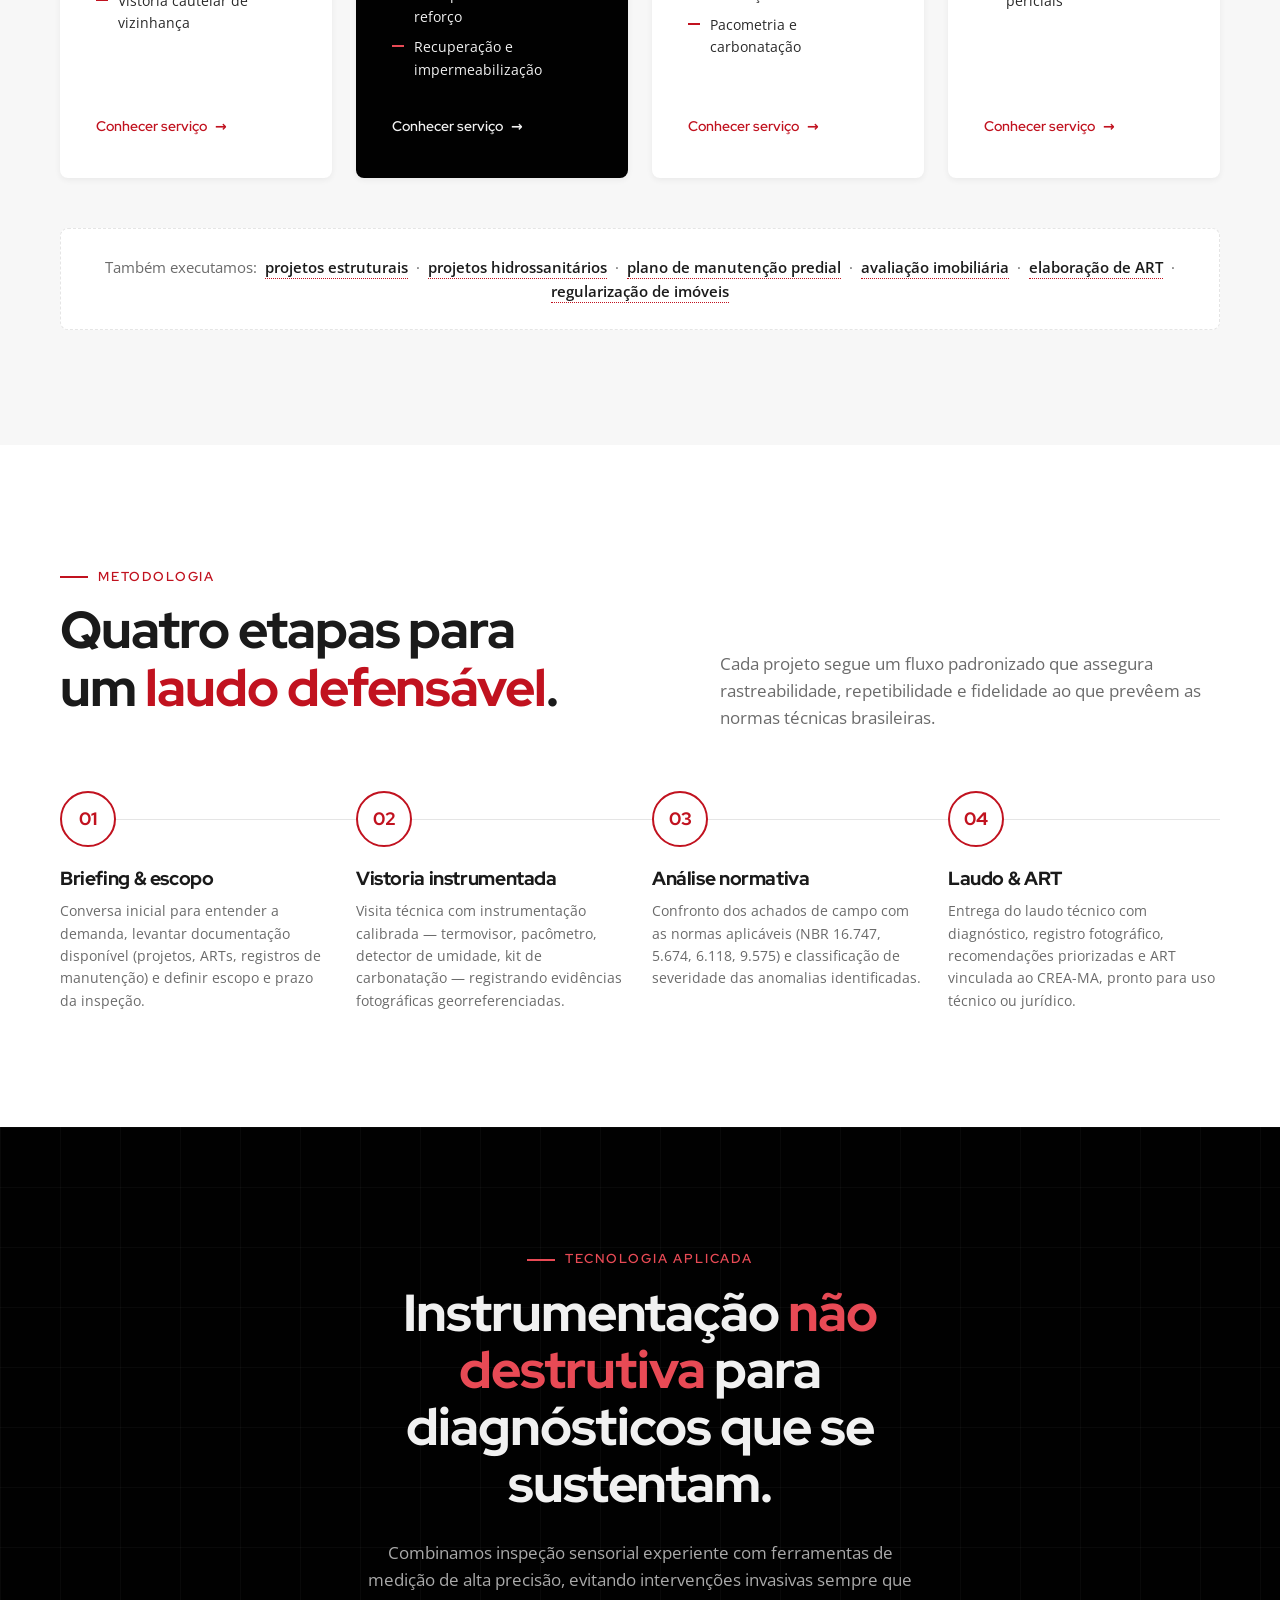
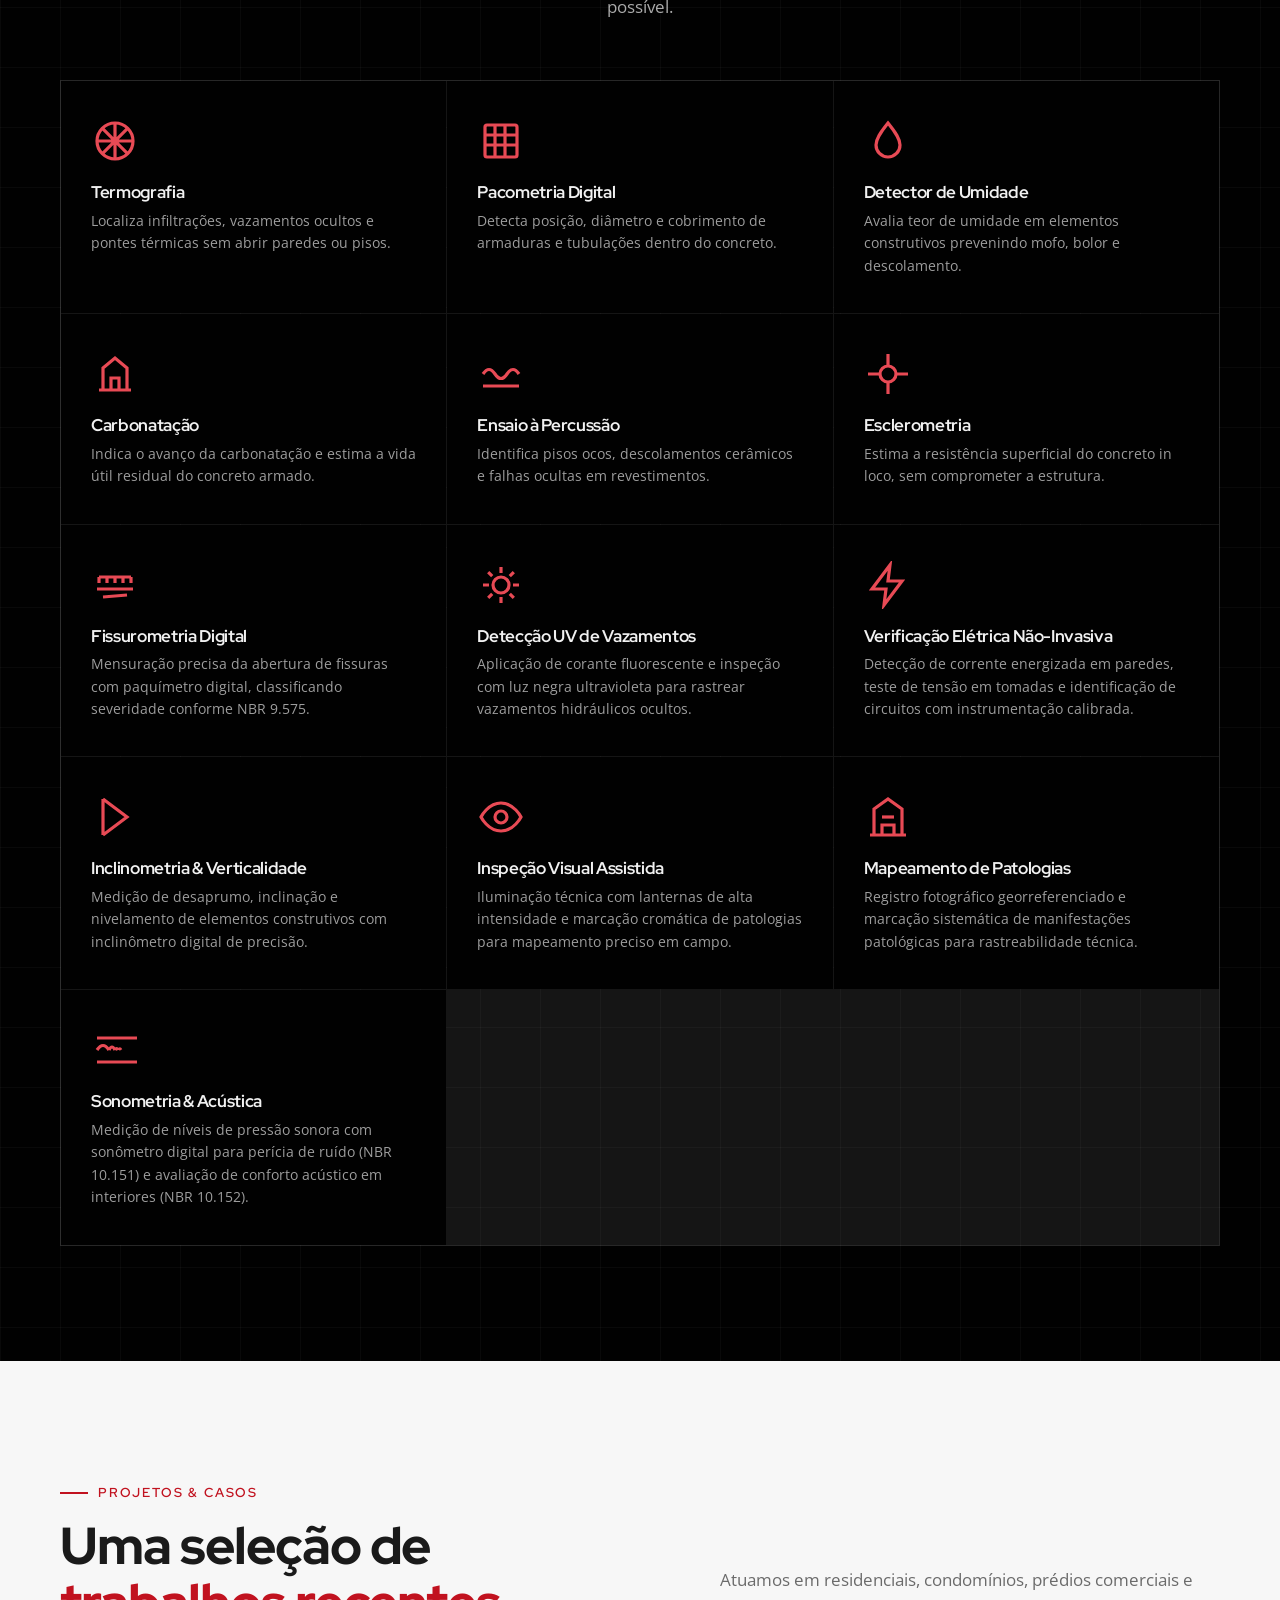
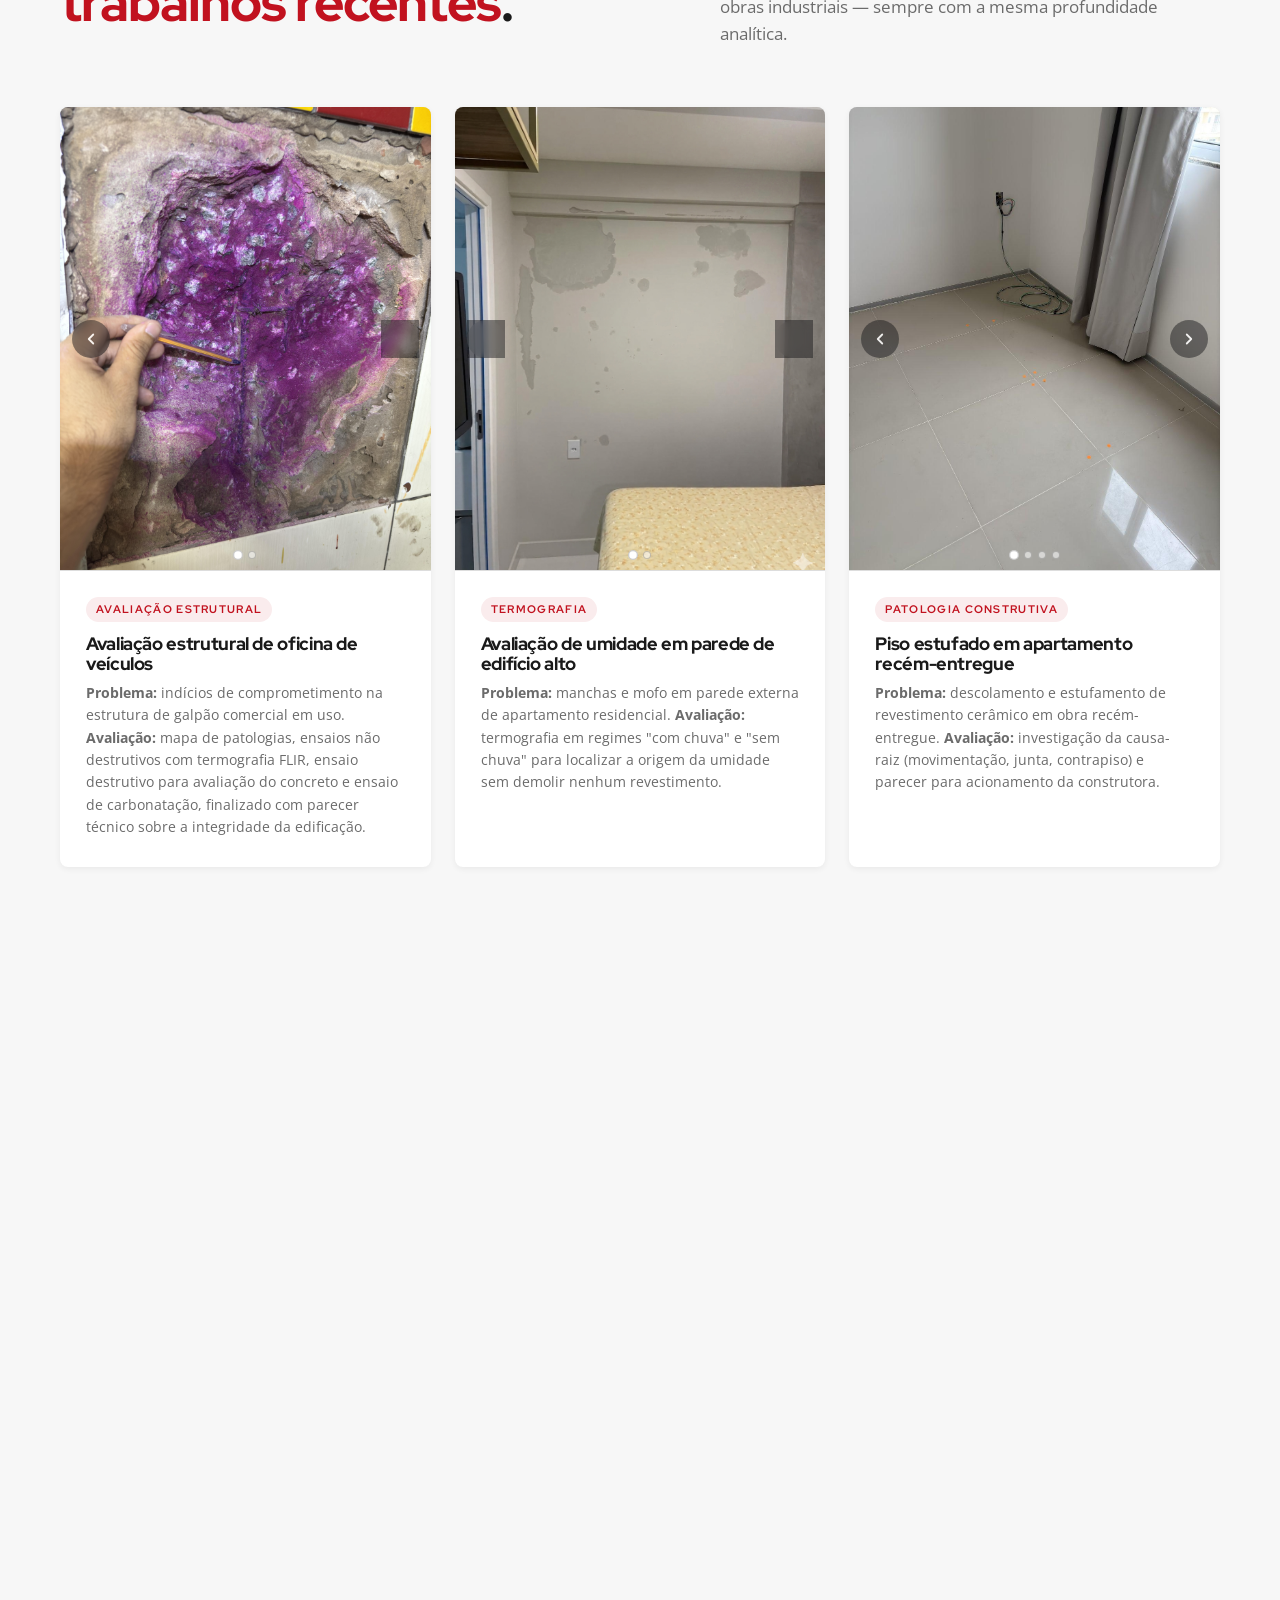
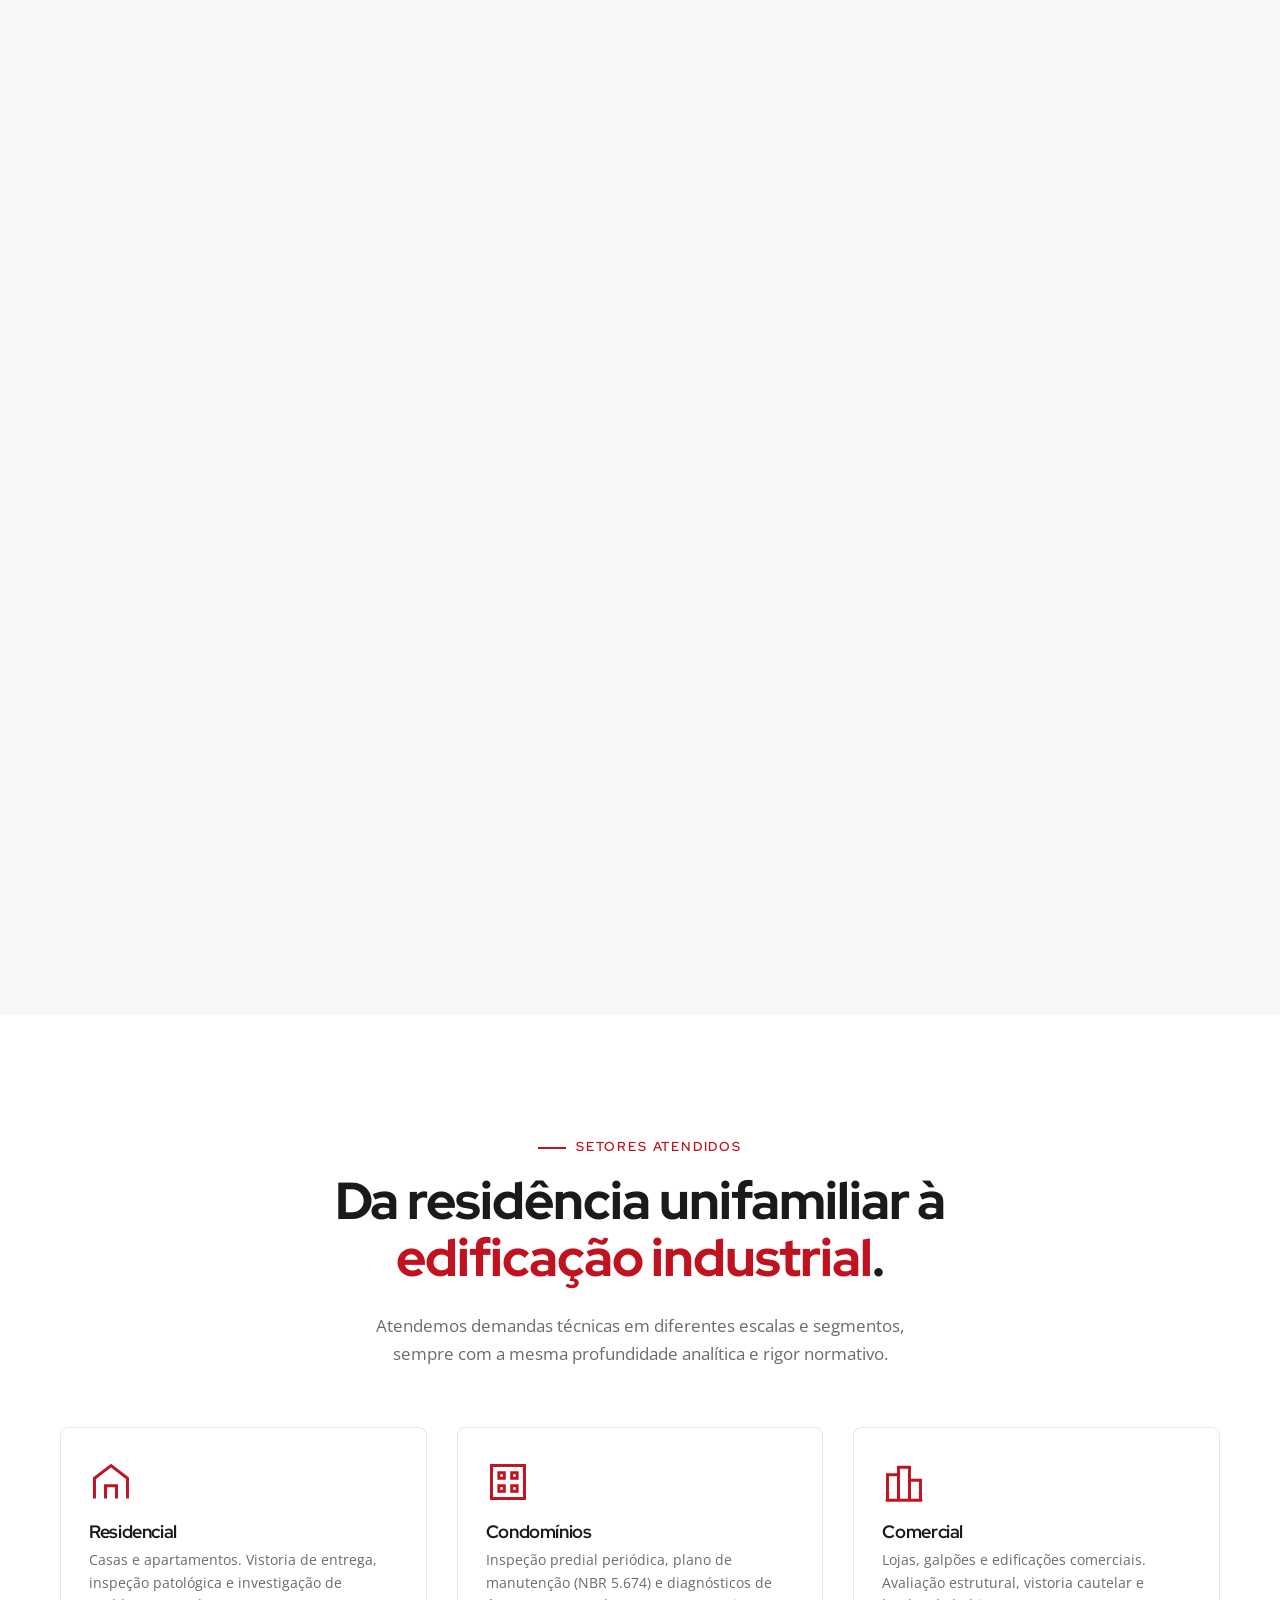
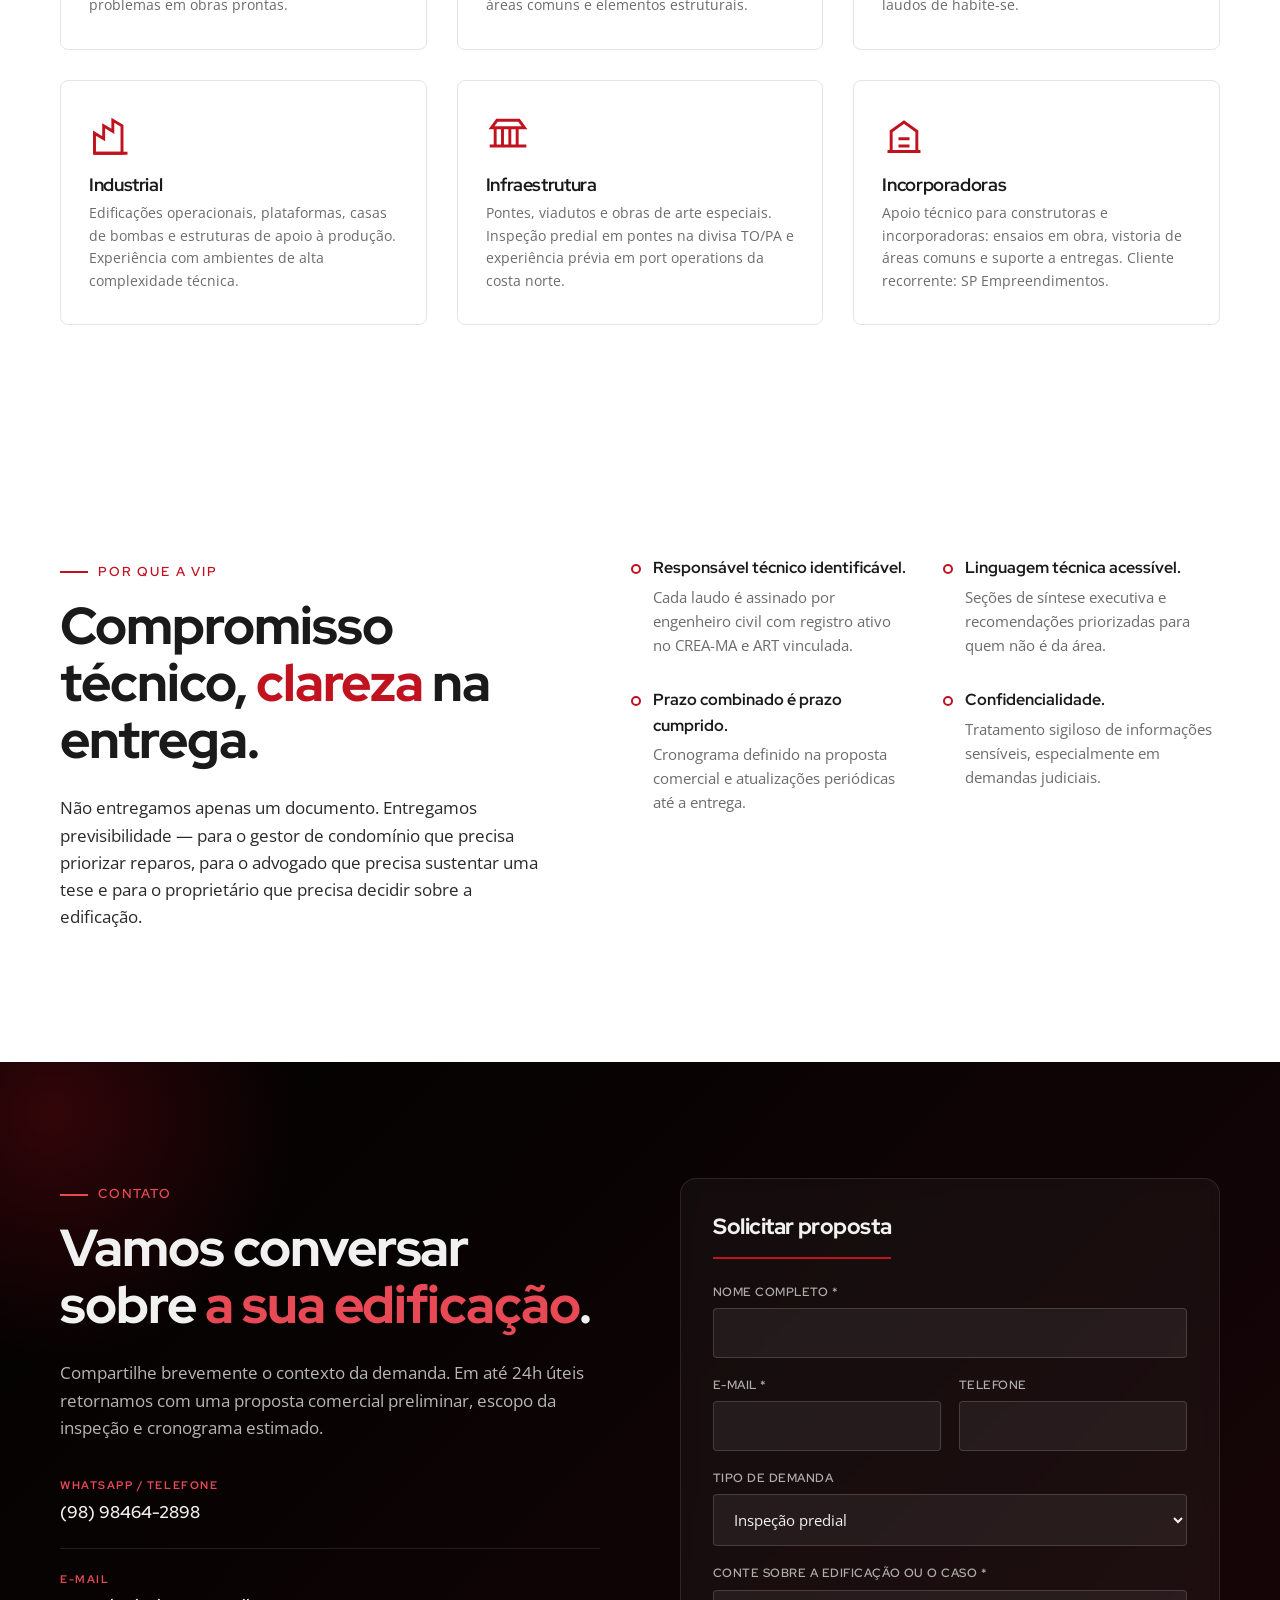
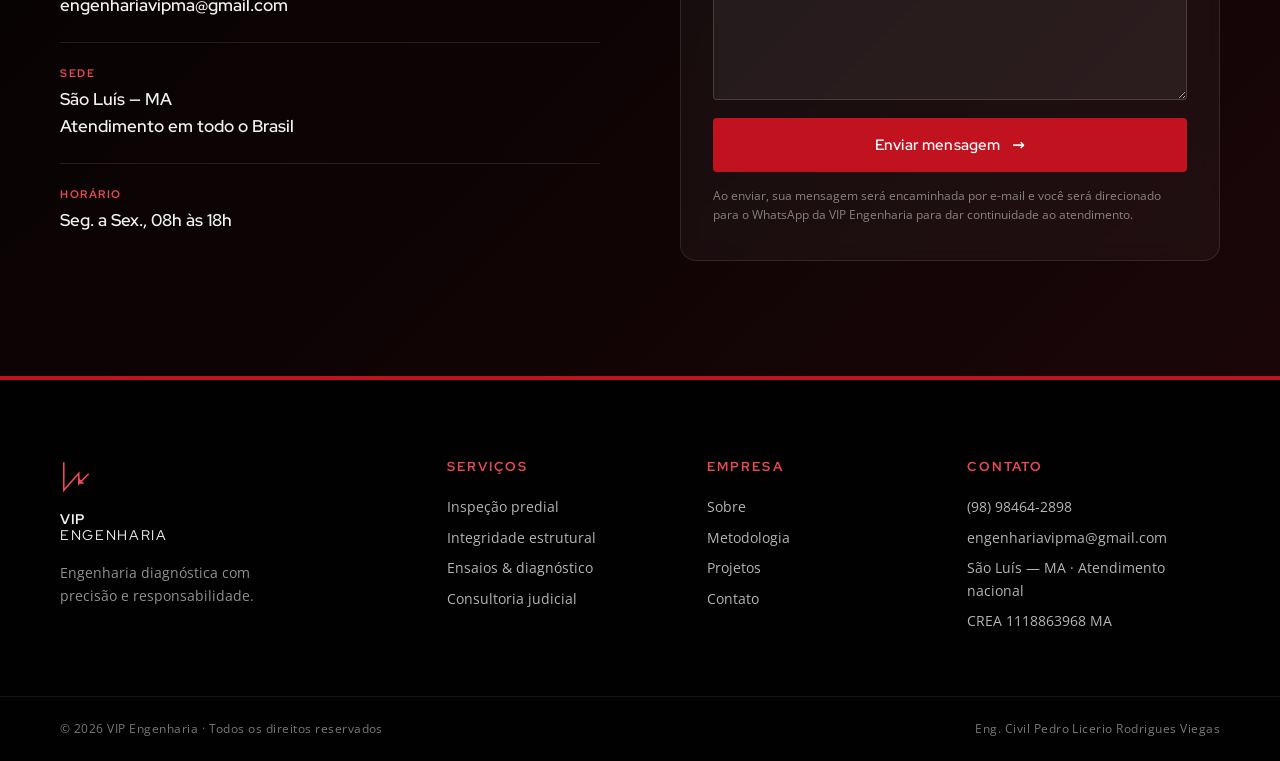
==== commit 64c07c8e: "Add files via upload" ====
--- a/index.html
+++ b/index.html
@@ -131,7 +131,7 @@
 
             <div class="col-visual">
                 <div class="visual-card">
-                    <img src="assets/img/paquimetro-fissura.jpg" alt="Mensuração de abertura de fissura com paquímetro digital — VIP Engenharia">
+                    <img src="assets/img/20.jpg" alt="Engenharia diagnóstica VIP — atuação em campo">
                     <div class="visual-badge">
                         <span class="badge-num">2022</span>
                         <span class="badge-text">Início de operações</span>
@@ -383,9 +383,12 @@
                     </div>
                 </article>
                 <article class="project">
-                    <div class="project-slider" data-count="1">
-                        <div class="project-slides">
-                            <img src="assets/img/proj-piso-estufado.jpg" alt="Piso cerâmico estufado">
+                    <div class="project-slider" data-count="4">
+                        <div class="project-slides">
+                            <img src="assets/img/22.jpg" alt="Piso estufado em apartamento recém-entregue — vista 1">
+                            <img src="assets/img/23.jpg" alt="Piso estufado em apartamento recém-entregue — vista 2">
+                            <img src="assets/img/24.jpg" alt="Piso estufado em apartamento recém-entregue — vista 3">
+                            <img src="assets/img/25.jpg" alt="Piso estufado em apartamento recém-entregue — vista 4">
                         </div>
                         <button class="slider-btn slider-btn--prev" aria-label="Foto anterior" type="button"><svg viewBox="0 0 24 24"><polyline points="15 18 9 12 15 6"/></svg></button>
                         <button class="slider-btn slider-btn--next" aria-label="Próxima foto" type="button"><svg viewBox="0 0 24 24"><polyline points="9 18 15 12 9 6"/></svg></button>
--- a/styles.css
+++ b/styles.css
@@ -922,7 +922,7 @@
 .project-slider {
     position: relative;
     overflow: hidden;
-    aspect-ratio: 16/10;
+    aspect-ratio: 4 / 5;
     background: #ddd;
 }
 .project-img img {
@@ -935,6 +935,9 @@
 /* Carrossel de fotos dos projetos */
 .project-slides {
     display: flex;
+    flex-direction: row;
+    flex-wrap: nowrap;
+    align-items: stretch;
     width: 100%;
     height: 100%;
     transition: transform .55s cubic-bezier(.4, 0, .2, 1);
@@ -942,9 +945,11 @@
 }
 .project-slides > img {
     flex: 0 0 100%;
+    min-width: 100%;
     width: 100%;
     height: 100%;
     object-fit: cover;
+    object-position: center;
     display: block;
     user-select: none;
     -webkit-user-drag: none;
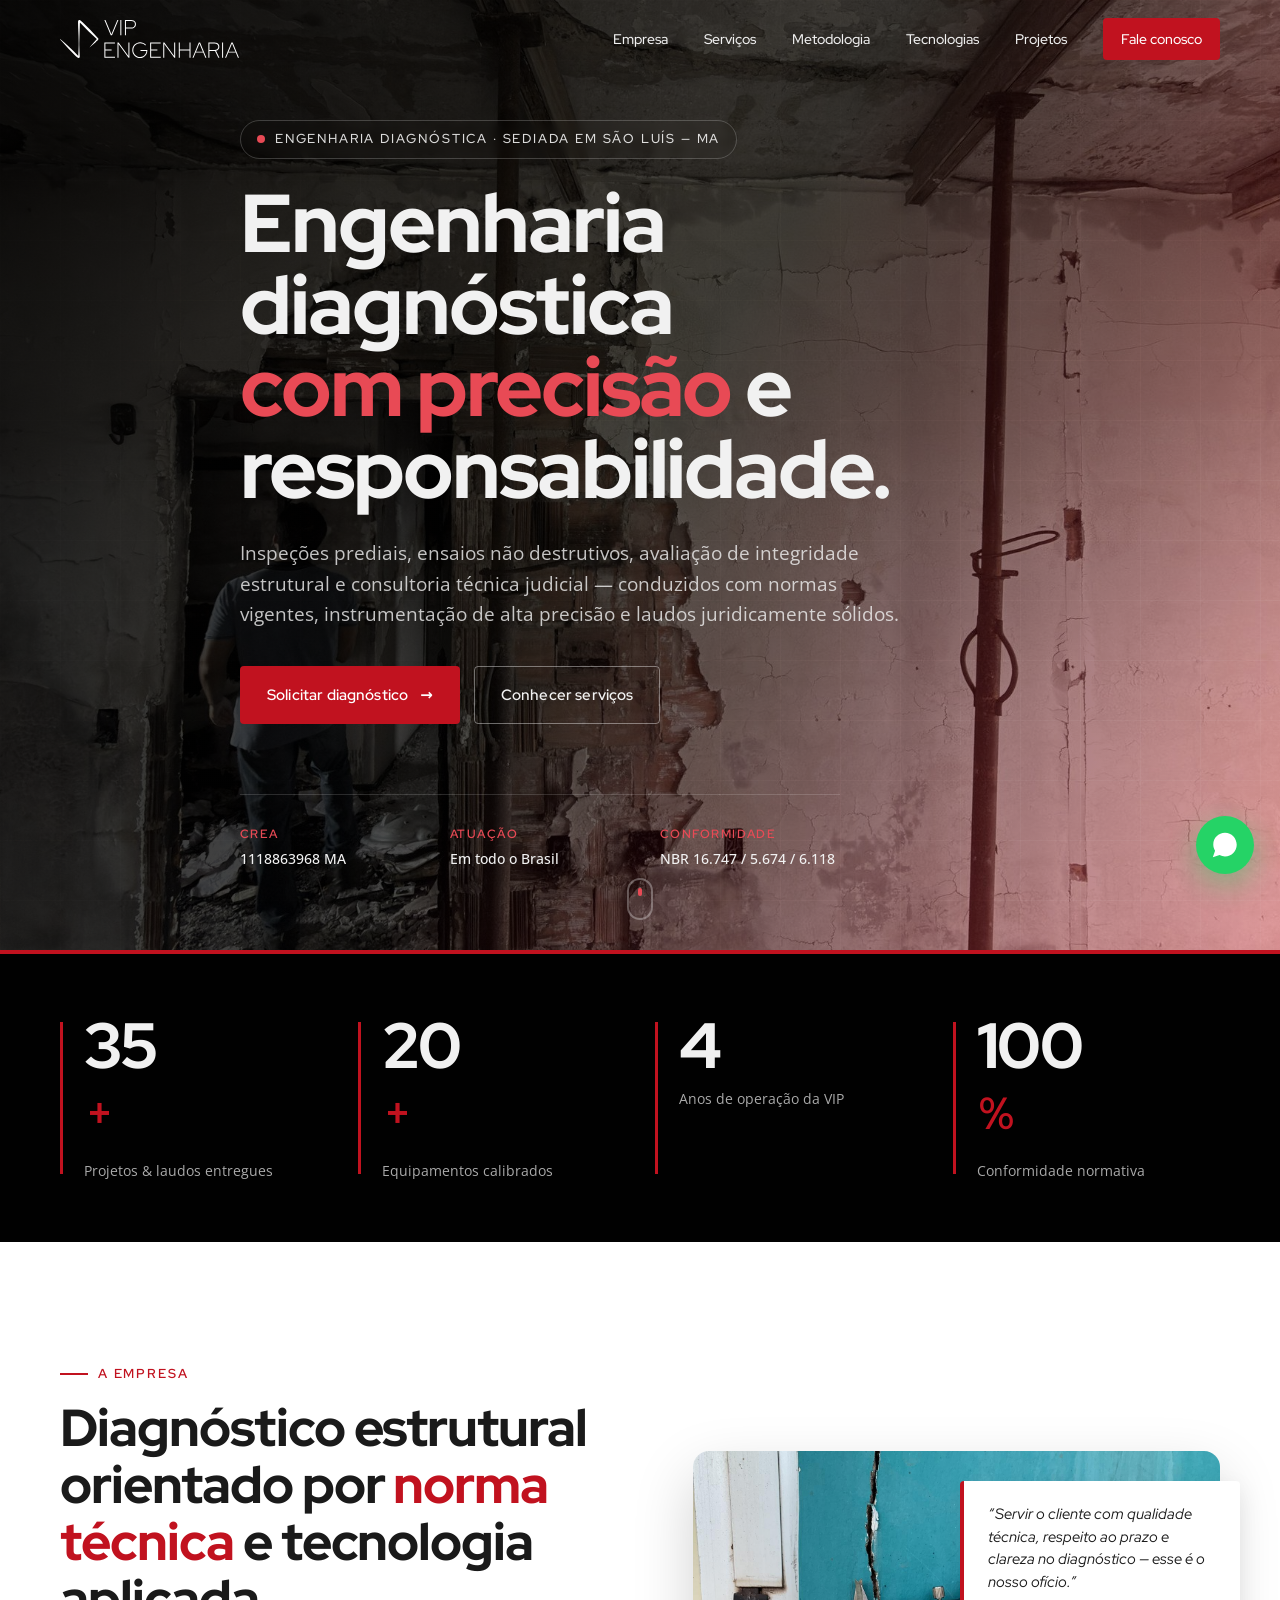
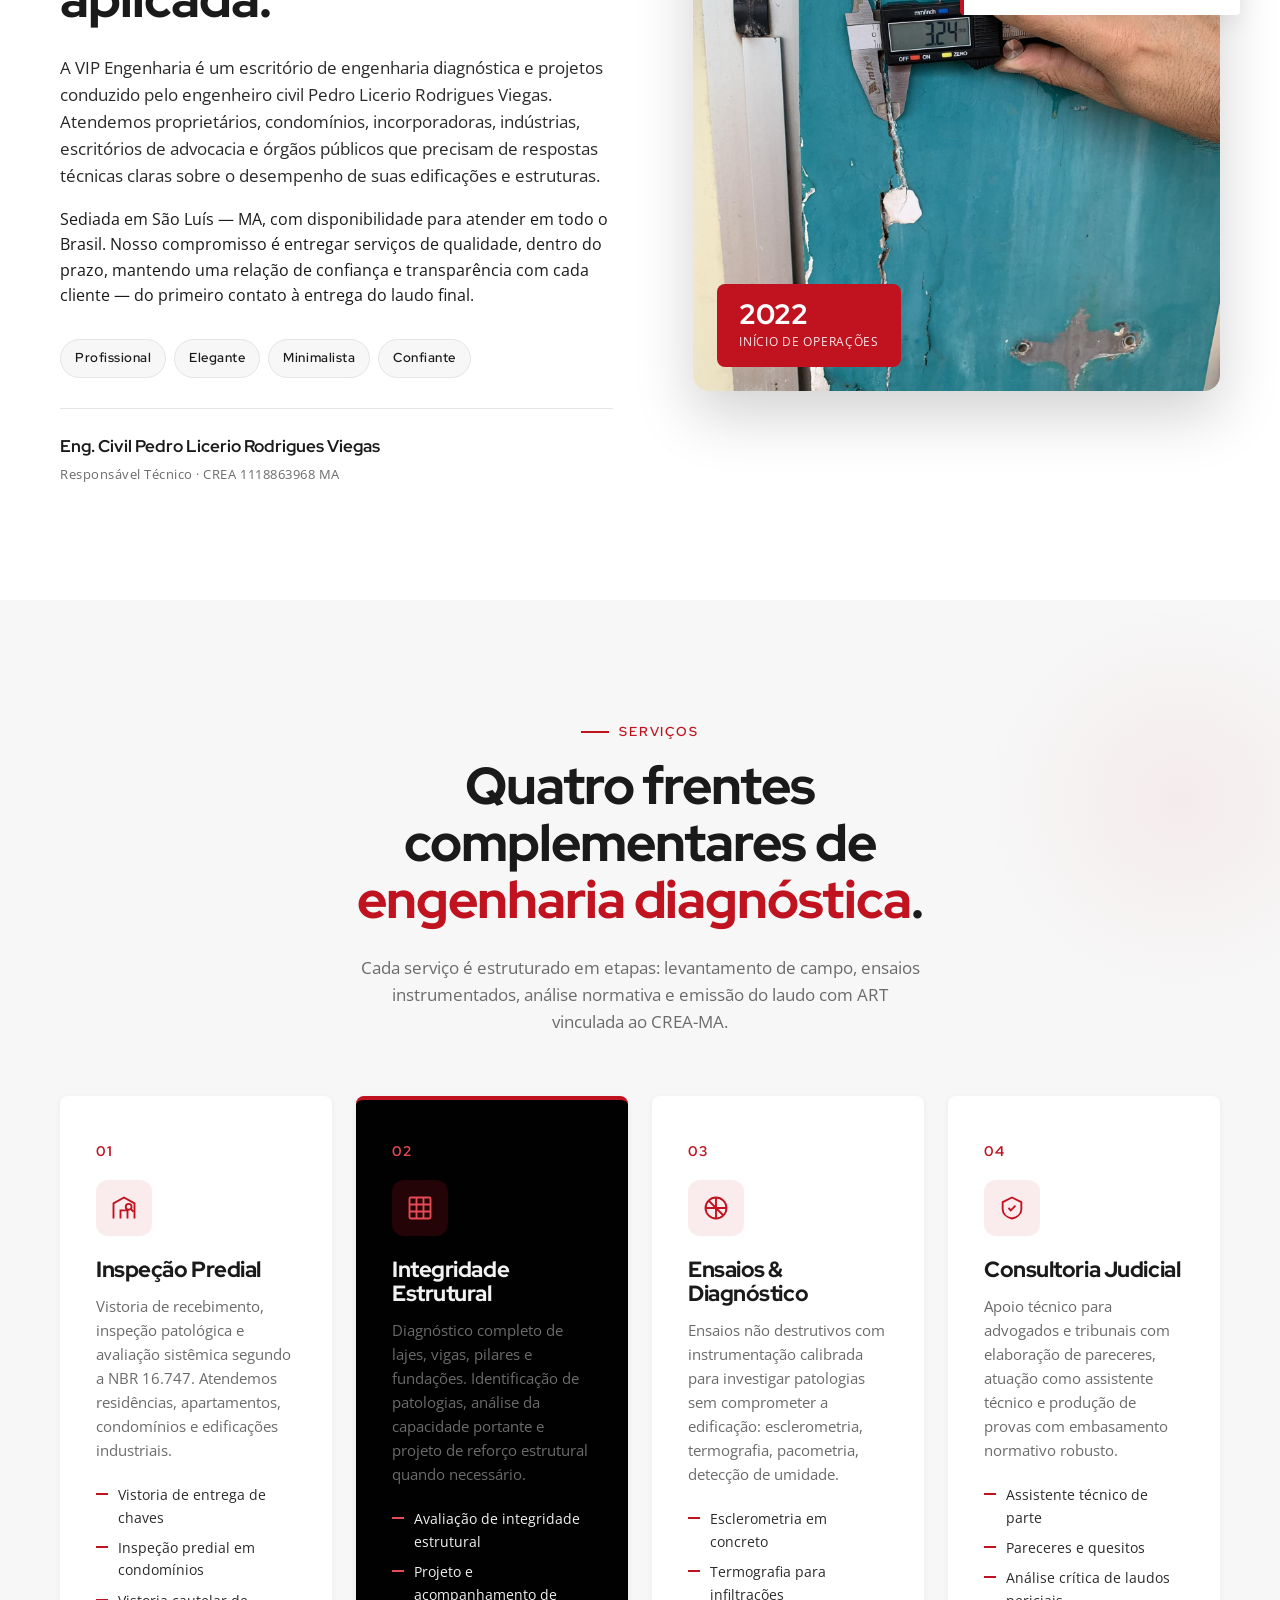
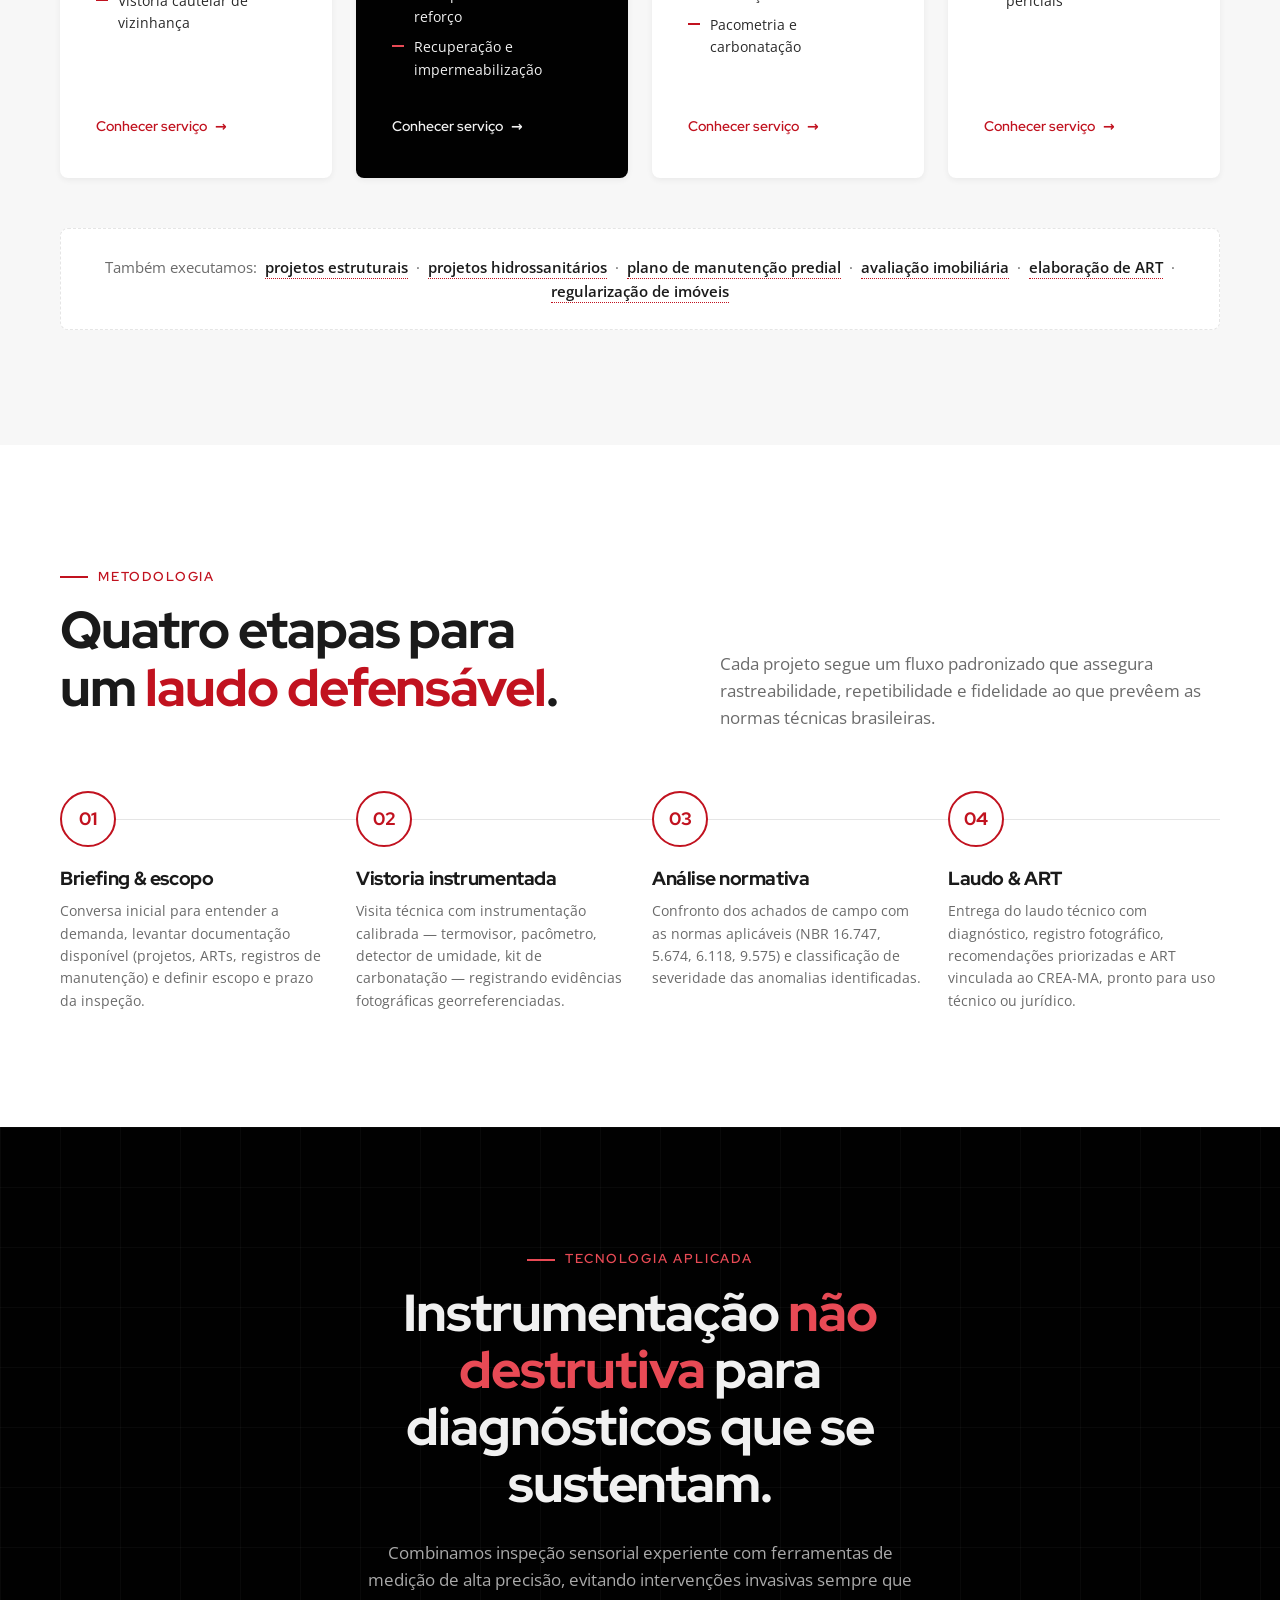
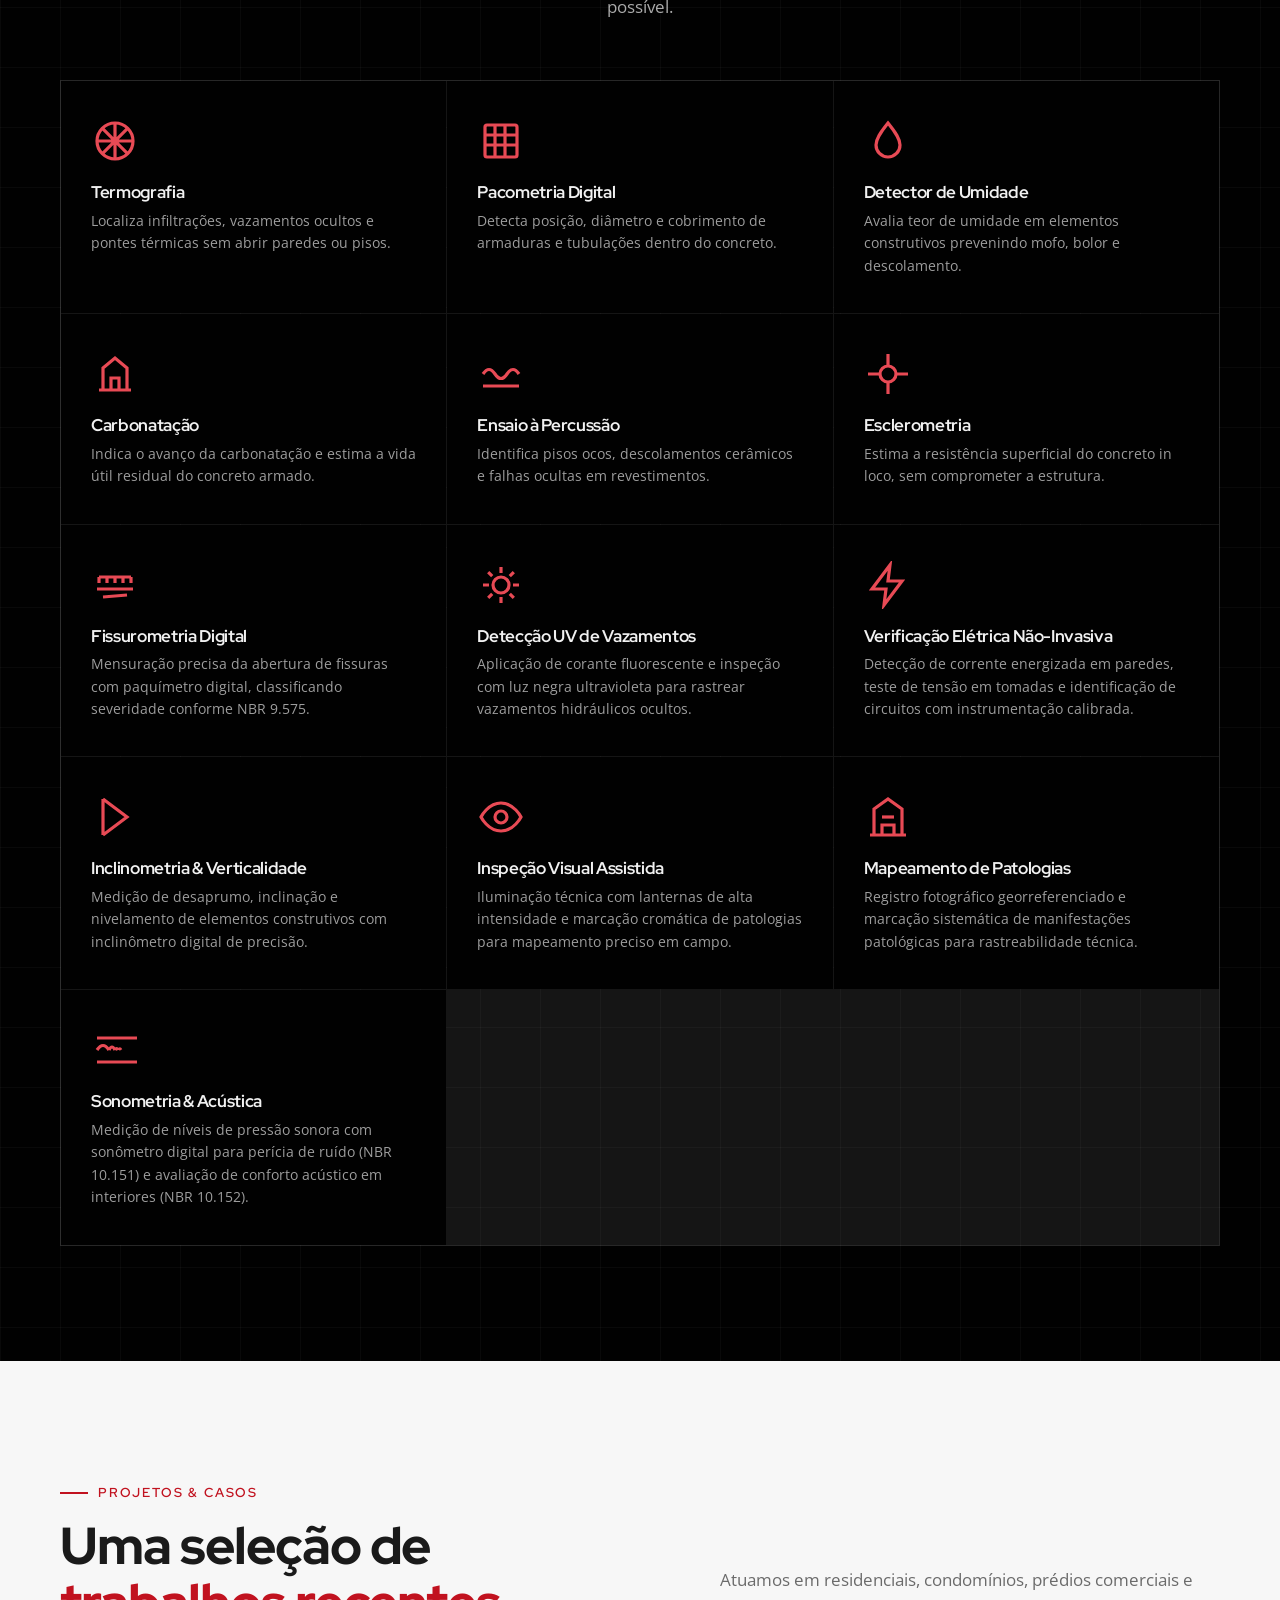
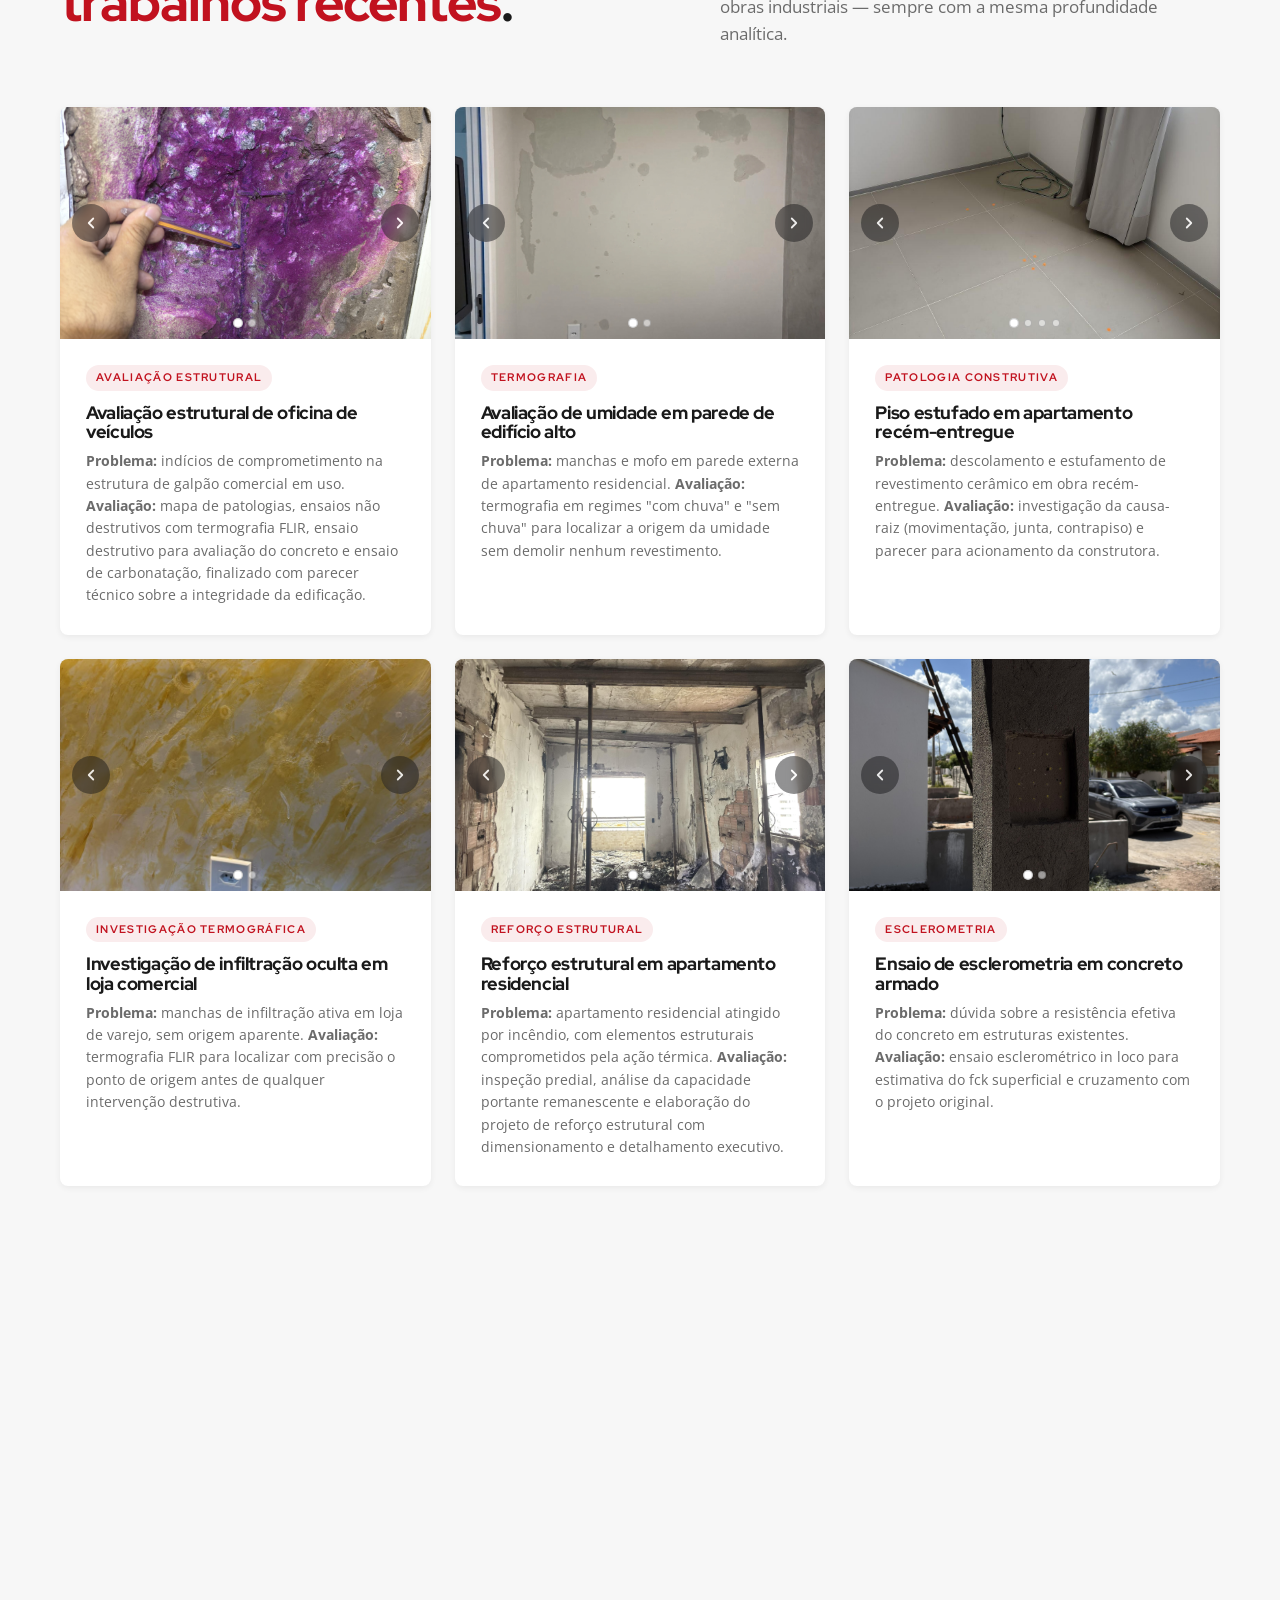
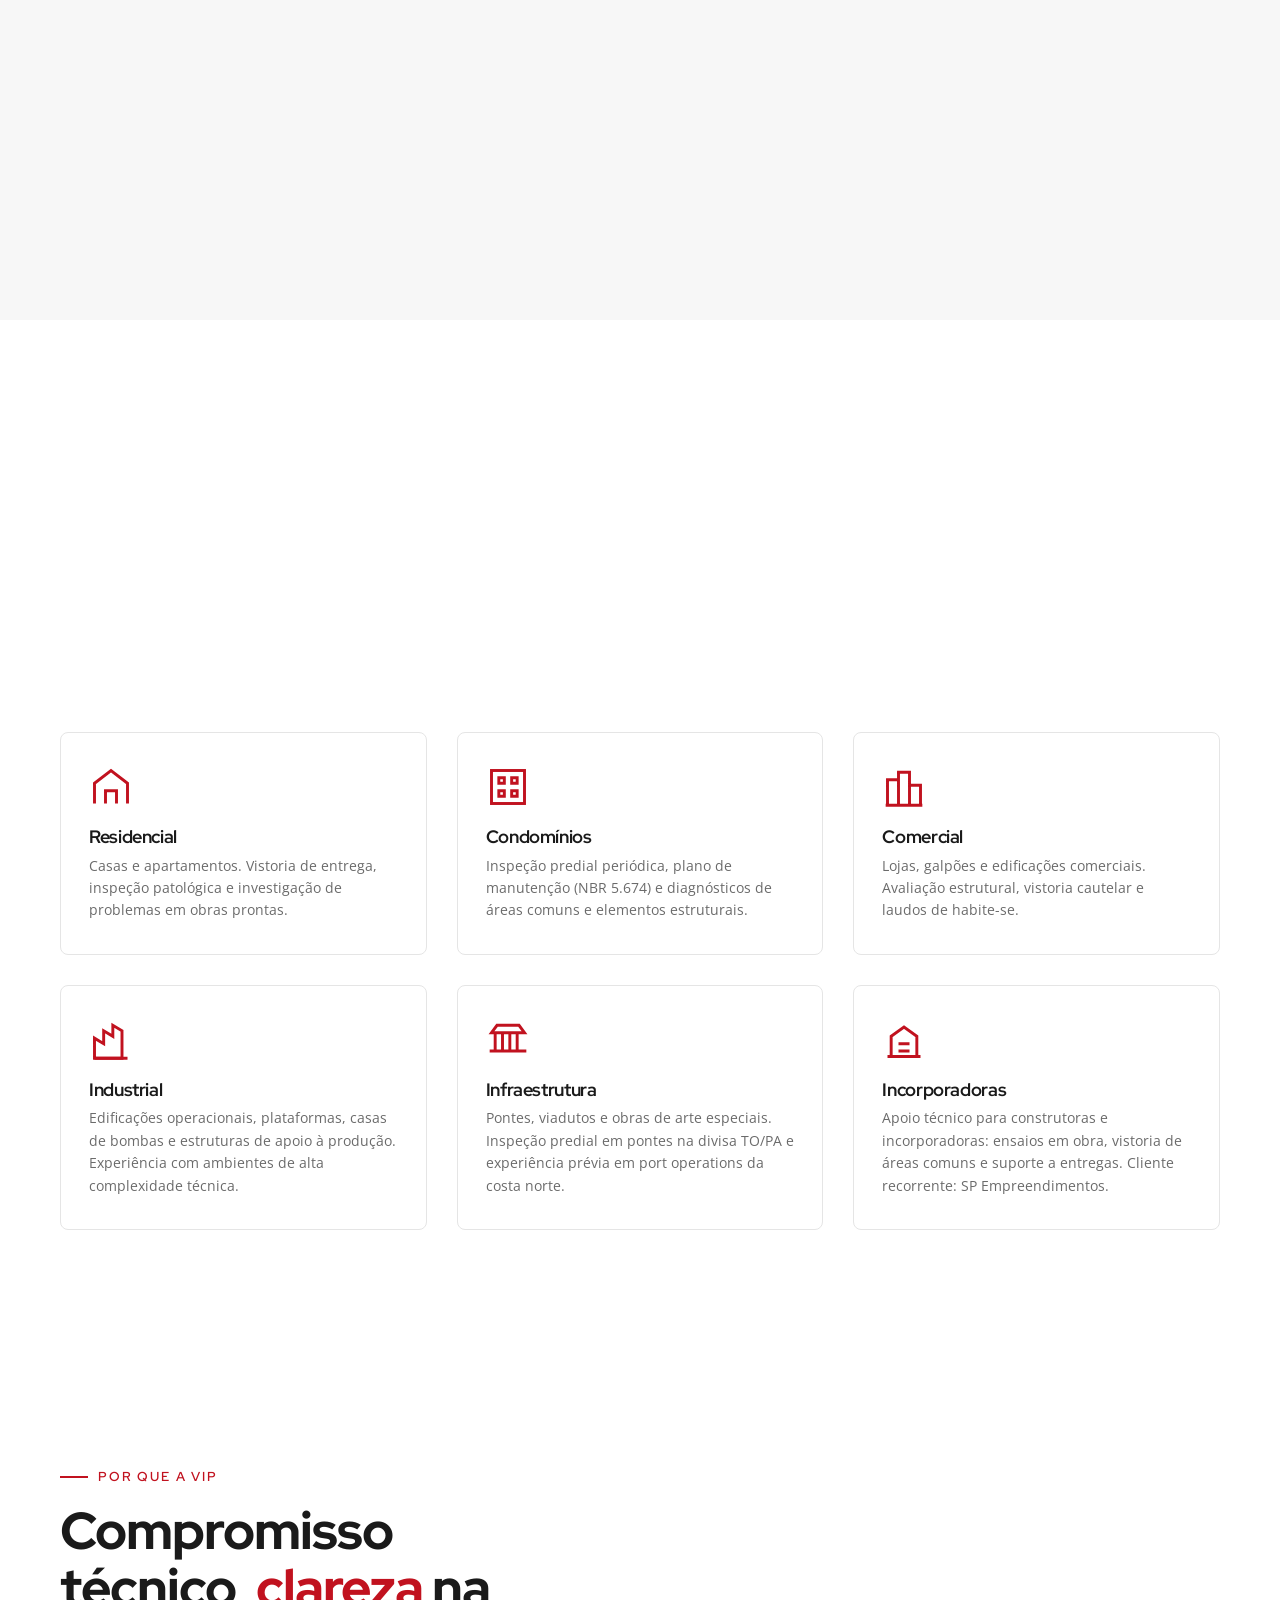
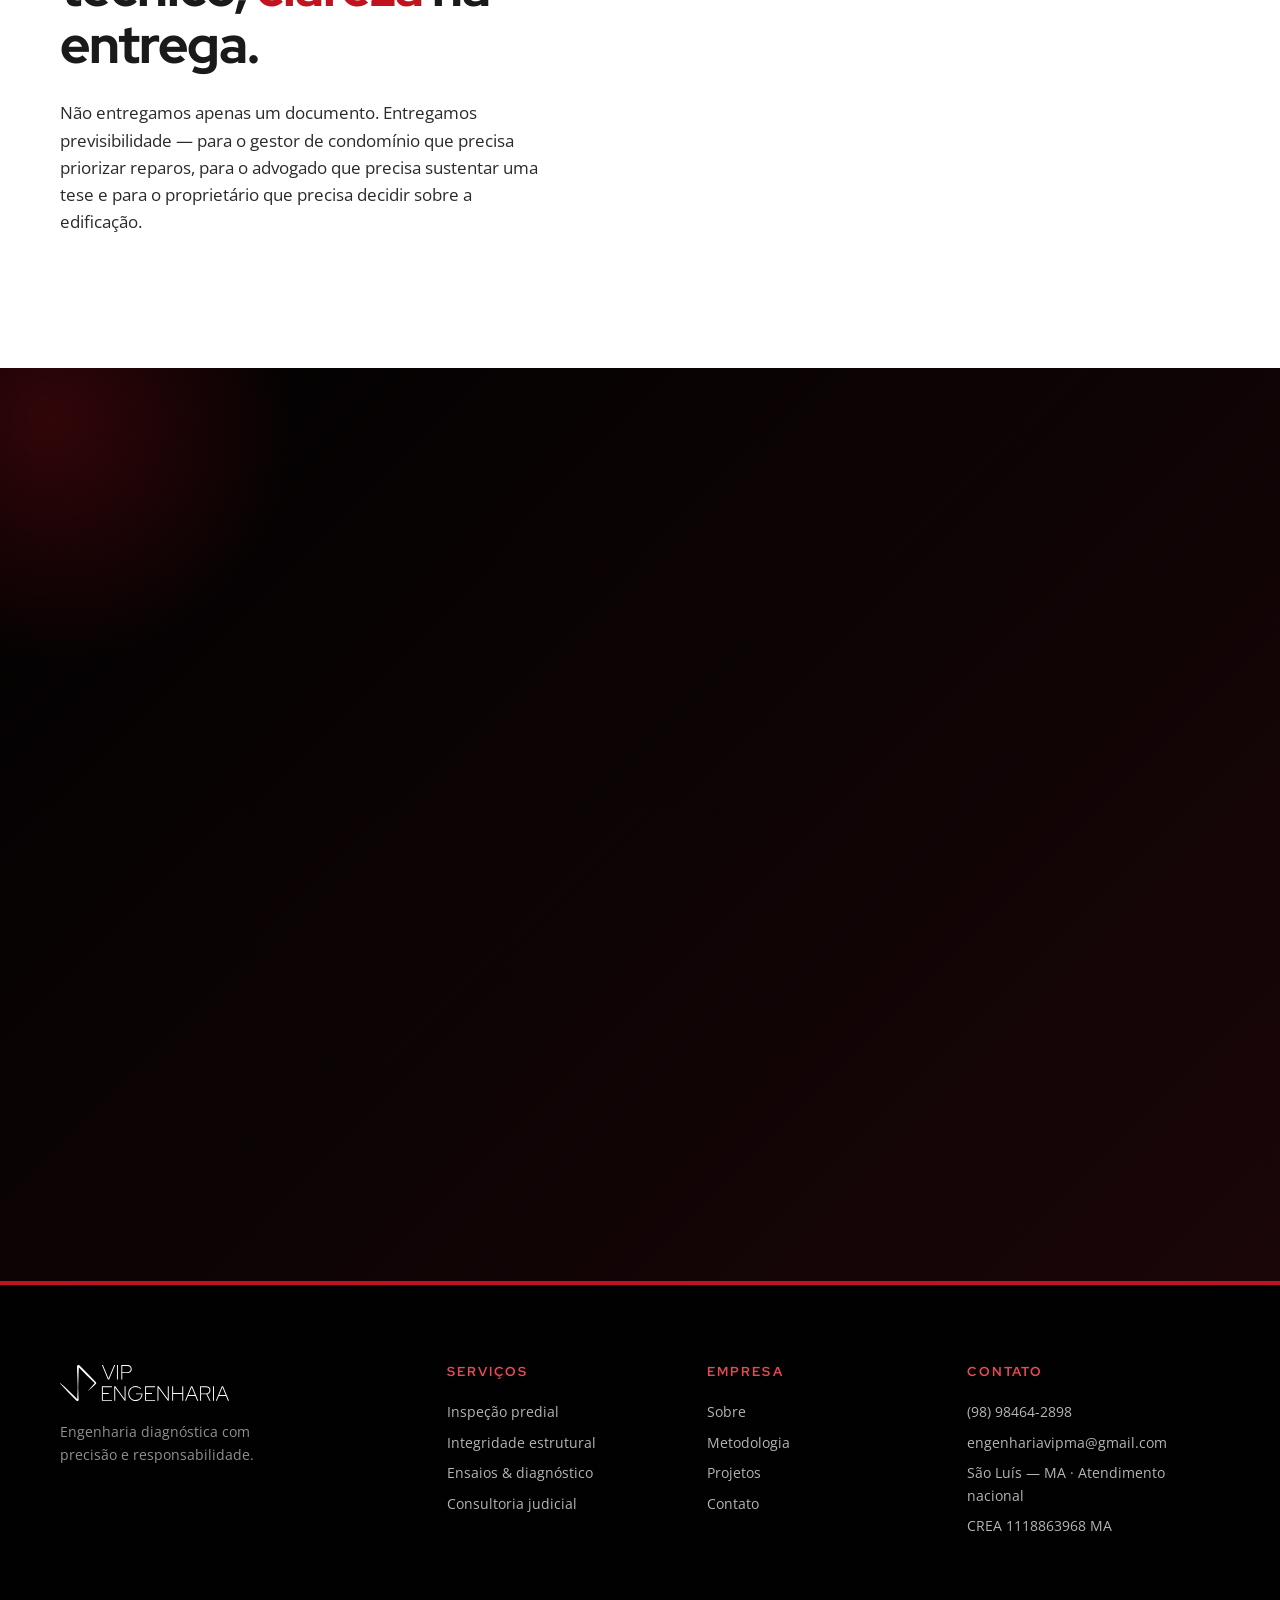
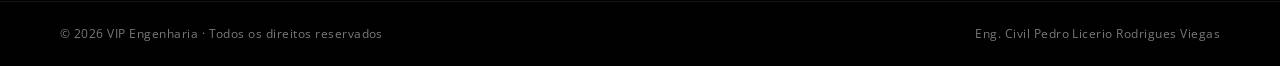
==== commit bea6789d: "Add files via upload" ====
--- a/index.html
+++ b/index.html
@@ -20,14 +20,7 @@
     <header class="site-header" id="siteHeader">
         <div class="container header-inner">
             <a href="#top" class="brand" aria-label="VIP Engenharia — início">
-                <svg class="brand-mark" viewBox="0 0 64 80" xmlns="http://www.w3.org/2000/svg" aria-hidden="true">
-                    <path d="M8 6 L8 64 L40 28 L40 50 L60 30" fill="none" stroke="currentColor" stroke-width="3.5" stroke-linecap="square" stroke-linejoin="miter"/>
-                    <path d="M40 50 L52 50 L40 38 Z" fill="currentColor" stroke="none"/>
-                </svg>
-                <span class="brand-text">
-                    <strong>VIP</strong>
-                    <em>ENGENHARIA</em>
-                </span>
+                <img class="brand-logo" src="assets/img/LOGO%20VERT.svg" alt="VIP Engenharia">
             </a>
 
             <button class="nav-toggle" id="navToggle" aria-label="Abrir menu" aria-expanded="false">
@@ -664,11 +657,7 @@
     <footer class="site-footer">
         <div class="container footer-inner">
             <div class="footer-brand">
-                <svg class="brand-mark" viewBox="0 0 64 80" xmlns="http://www.w3.org/2000/svg" aria-hidden="true">
-                    <path d="M8 6 L8 64 L40 28 L40 50 L60 30" fill="none" stroke="currentColor" stroke-width="3.5" stroke-linecap="square" stroke-linejoin="miter"/>
-                    <path d="M40 50 L52 50 L40 38 Z" fill="currentColor" stroke="none"/>
-                </svg>
-                <span class="brand-text"><strong>VIP</strong><em>ENGENHARIA</em></span>
+                <img class="brand-logo brand-logo--footer" src="assets/img/LOGO%20VERT.svg" alt="VIP Engenharia">
                 <p class="footer-tagline">Engenharia diagnóstica com precisão e responsabilidade.</p>
             </div>
 
--- a/styles.css
+++ b/styles.css
@@ -206,12 +206,39 @@
     gap: 14px;
     color: var(--c-white);
     transition: color .3s var(--ease);
+    text-decoration: none;
 }
 .site-header.is-scrolled .brand { color: var(--c-red); }
+
+/* Logo principal (header e footer) — usa o SVG real do cliente */
+.brand-logo {
+    height: 38px;
+    width: auto;
+    display: block;
+    flex-shrink: 0;
+    /* No hero (fundo escuro) o logo fica branco */
+    filter: brightness(0) invert(1);
+    transition: filter .3s var(--ease), height .3s var(--ease);
+}
+.site-header.is-scrolled .brand-logo {
+    /* Quando rola, mostra o vermelho original da marca */
+    filter: none;
+    height: 32px;
+}
+.brand-logo--footer {
+    height: 36px;
+    /* No footer escuro, mantém branco */
+    filter: brightness(0) invert(1);
+}
+
 .brand-mark {
-    width: 30px; height: 38px;
+    width: 30px;
+    height: 38px;
     flex-shrink: 0;
+    flex-grow: 0;
+    aspect-ratio: 64 / 80;
     color: currentColor;
+    display: block;
 }
 .brand-text {
     font-family: var(--ff-display);
@@ -922,7 +949,7 @@
 .project-slider {
     position: relative;
     overflow: hidden;
-    aspect-ratio: 4 / 5;
+    aspect-ratio: 16 / 10;
     background: #ddd;
 }
 .project-img img {
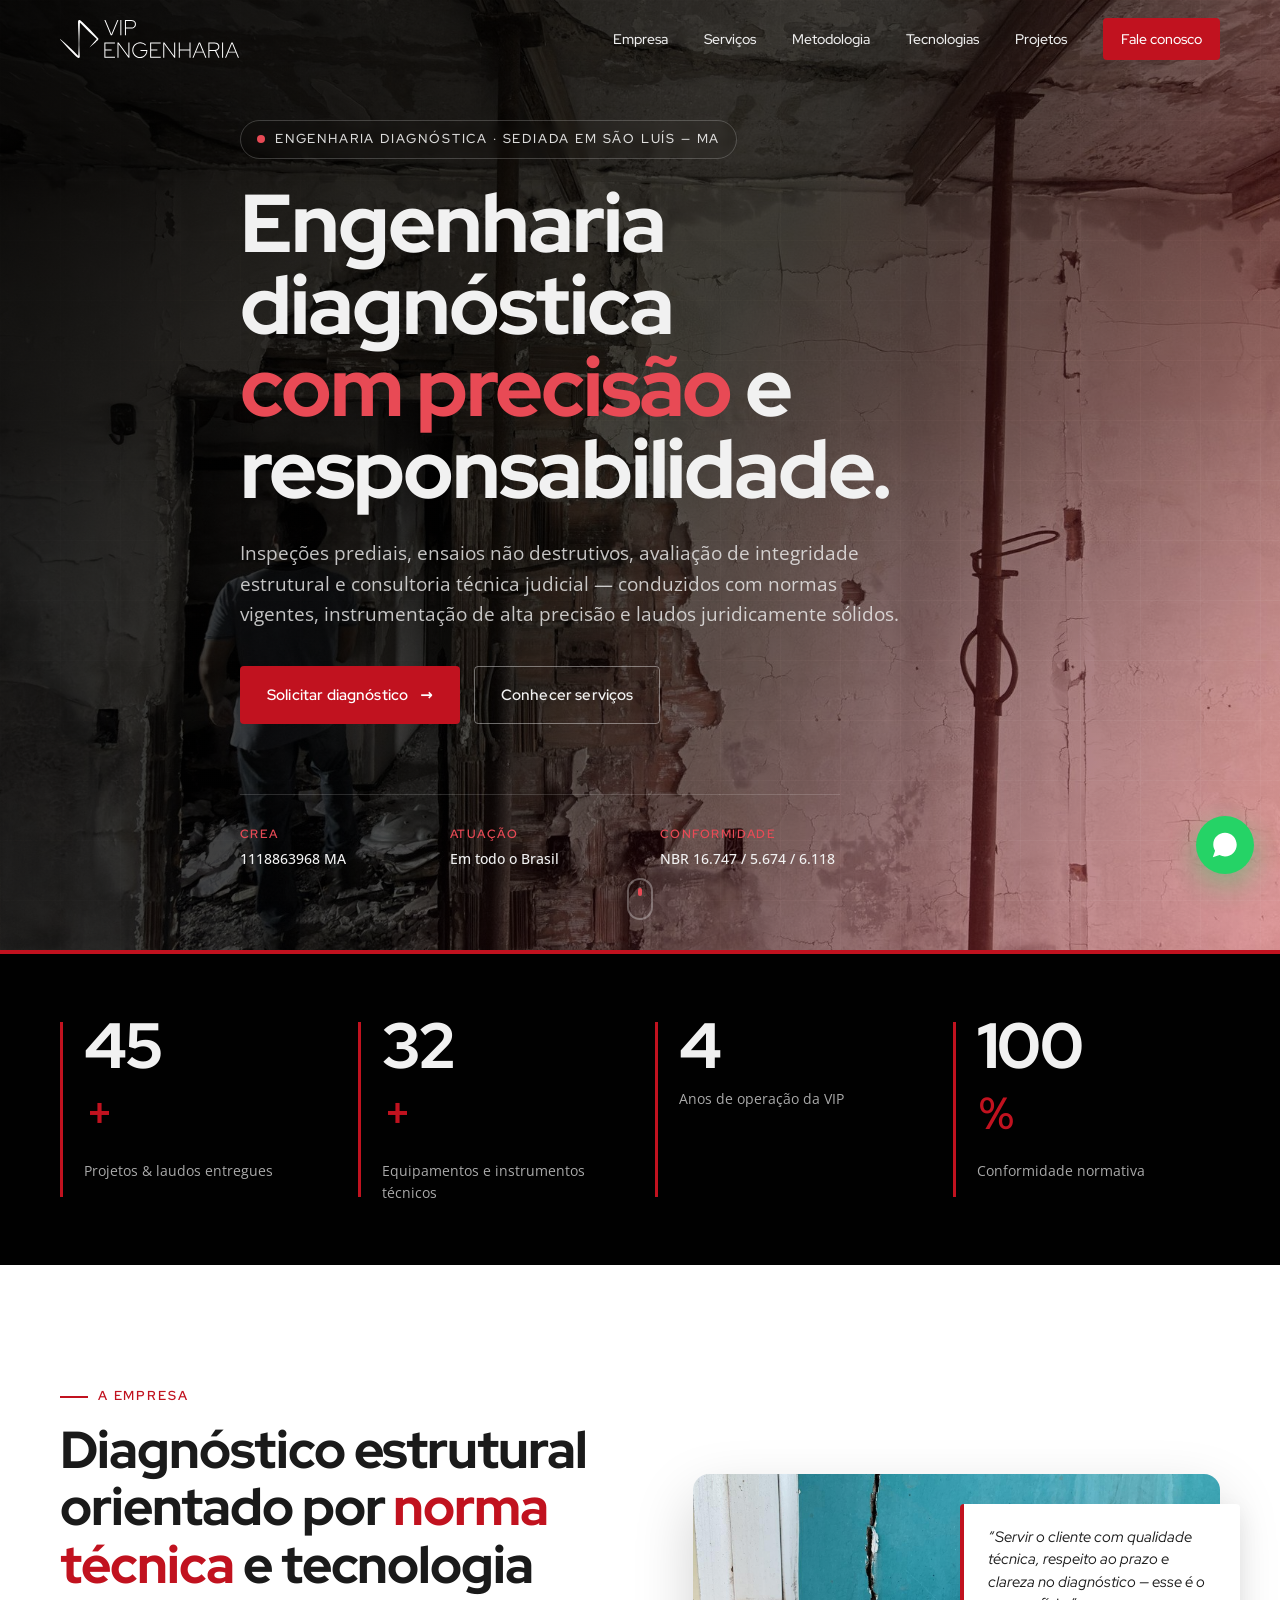
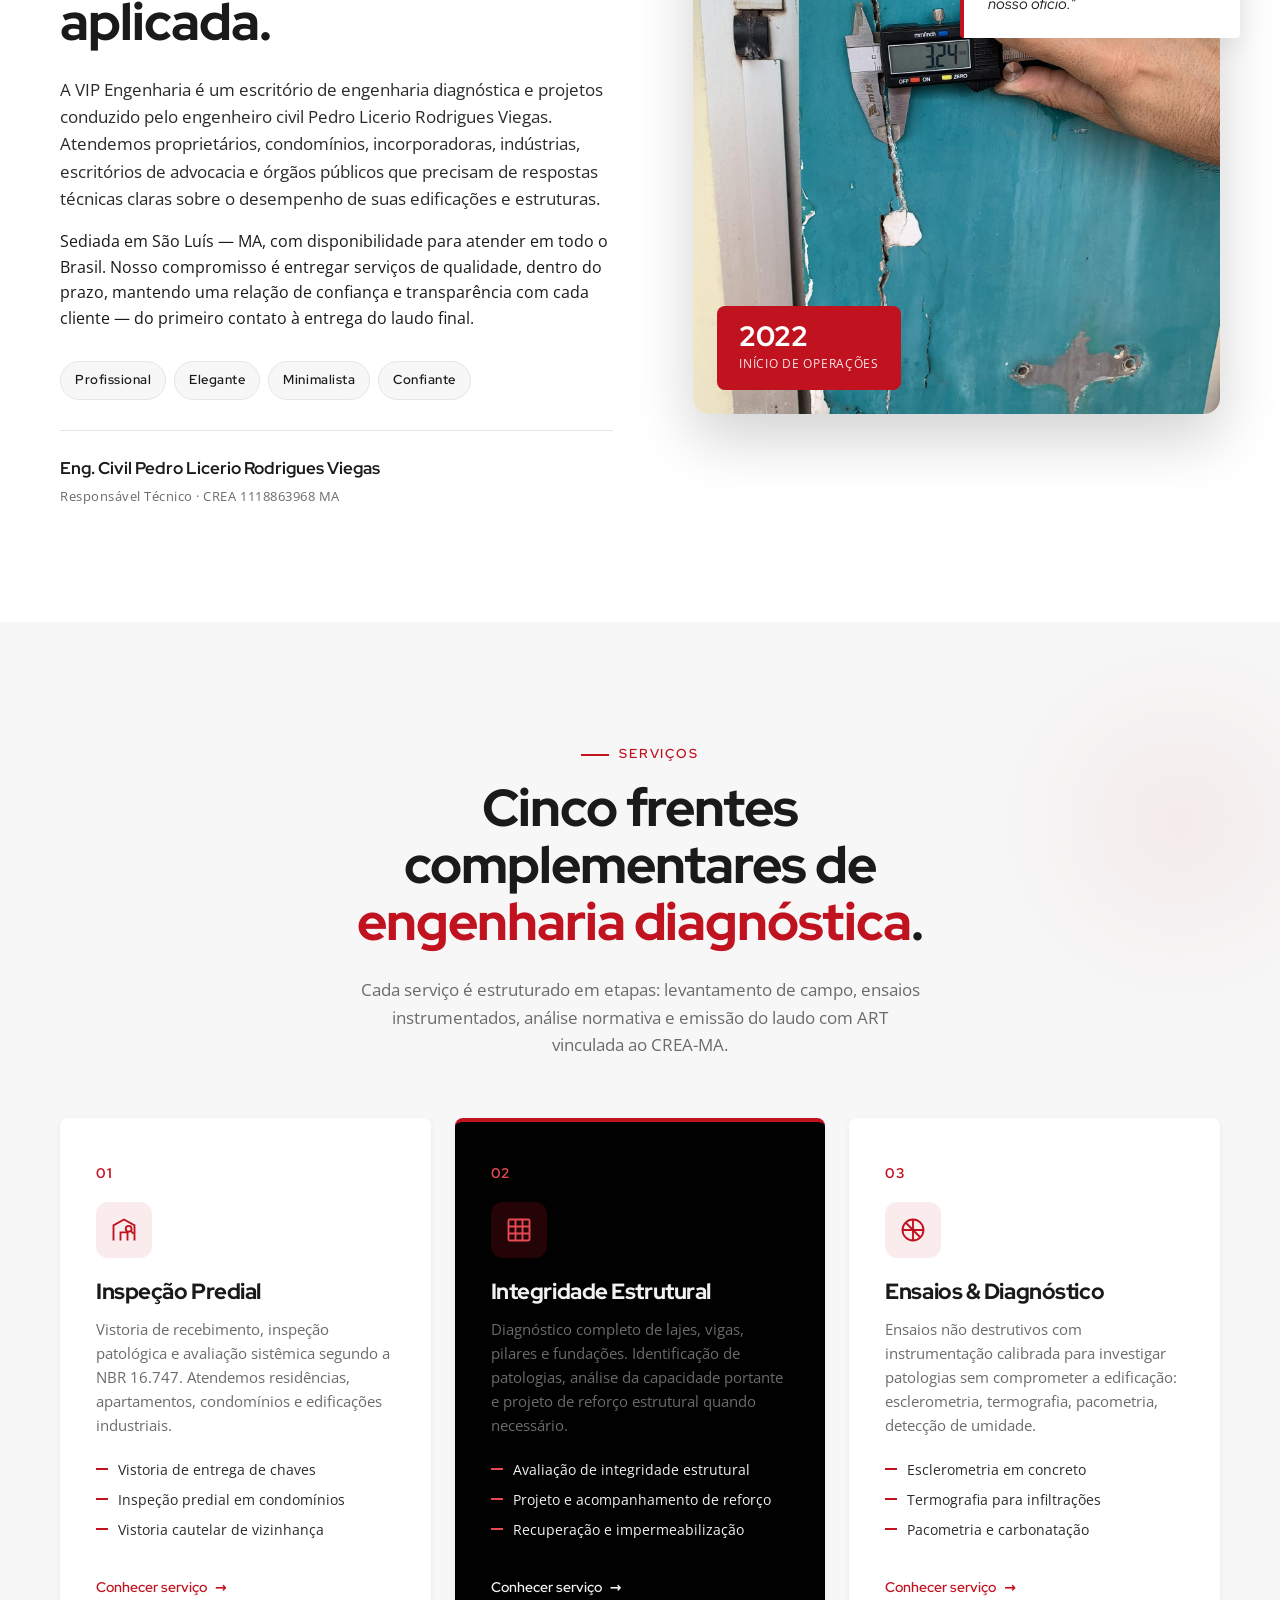
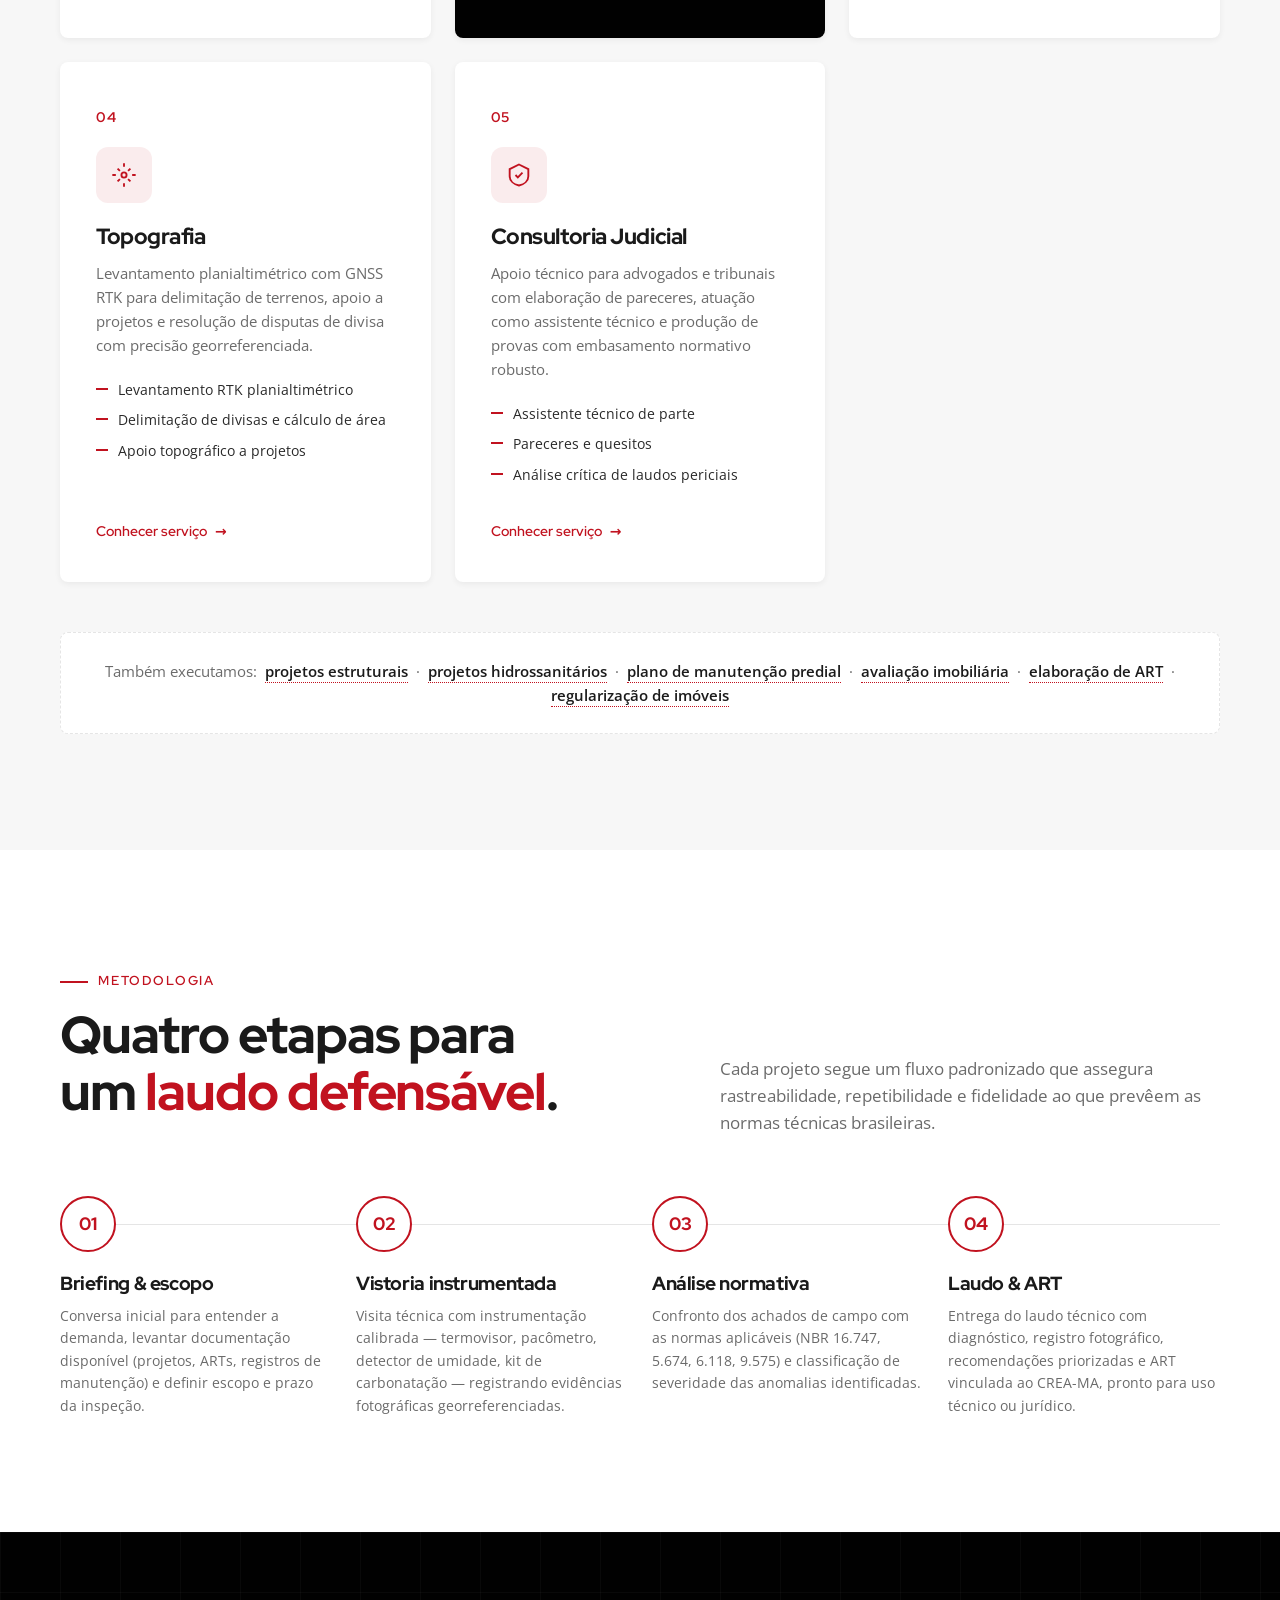
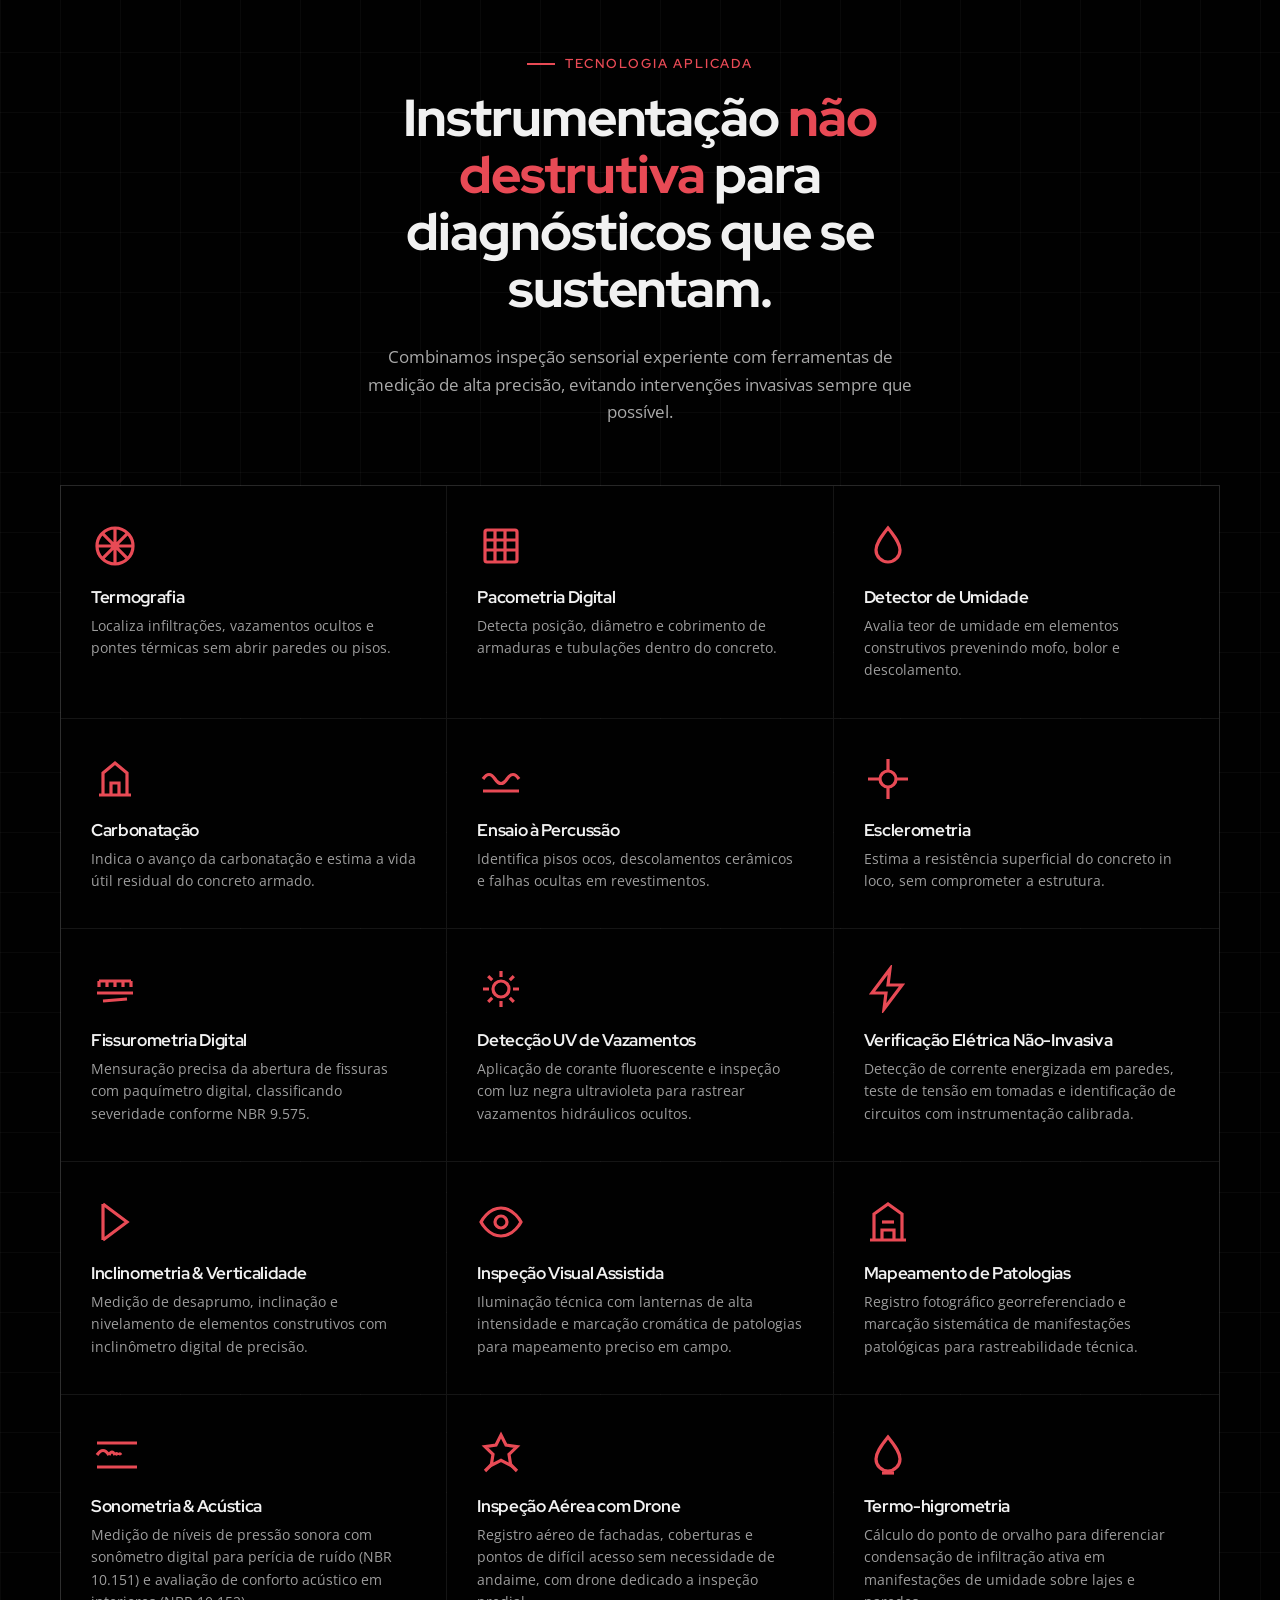
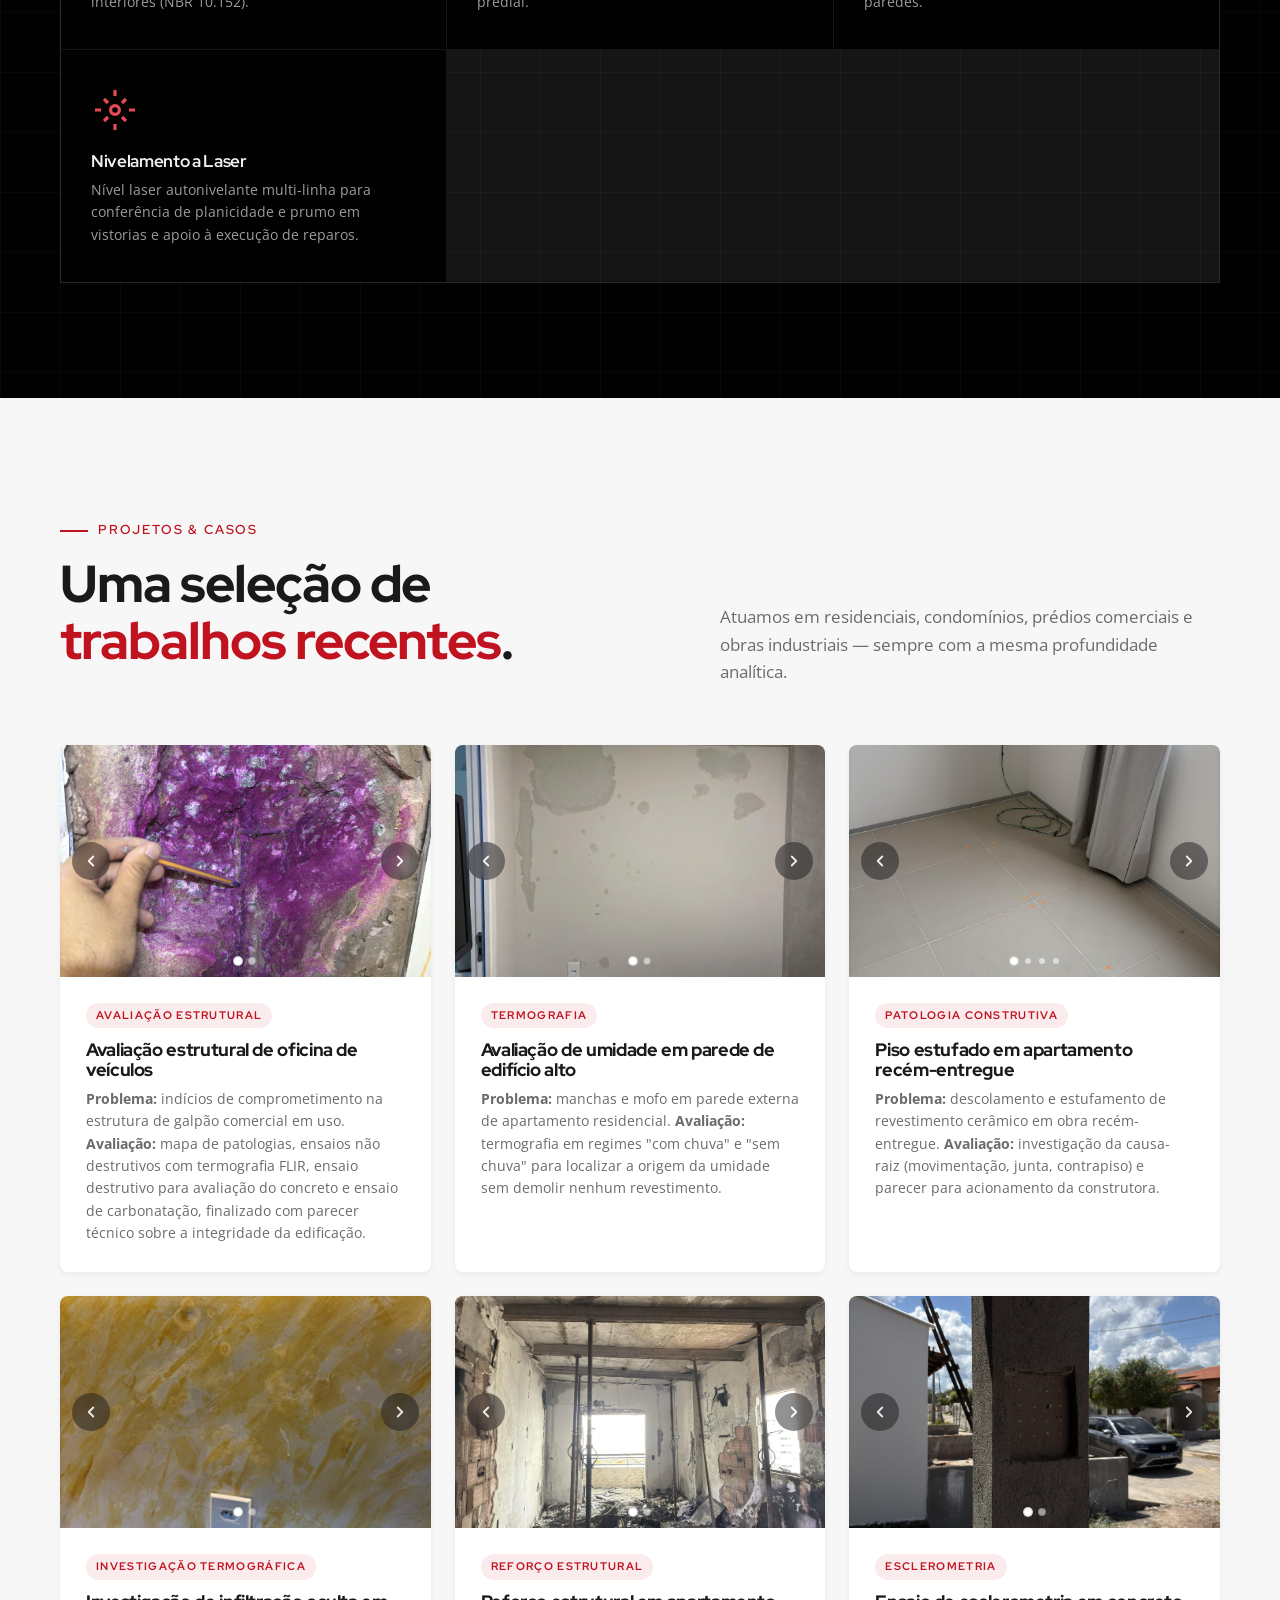
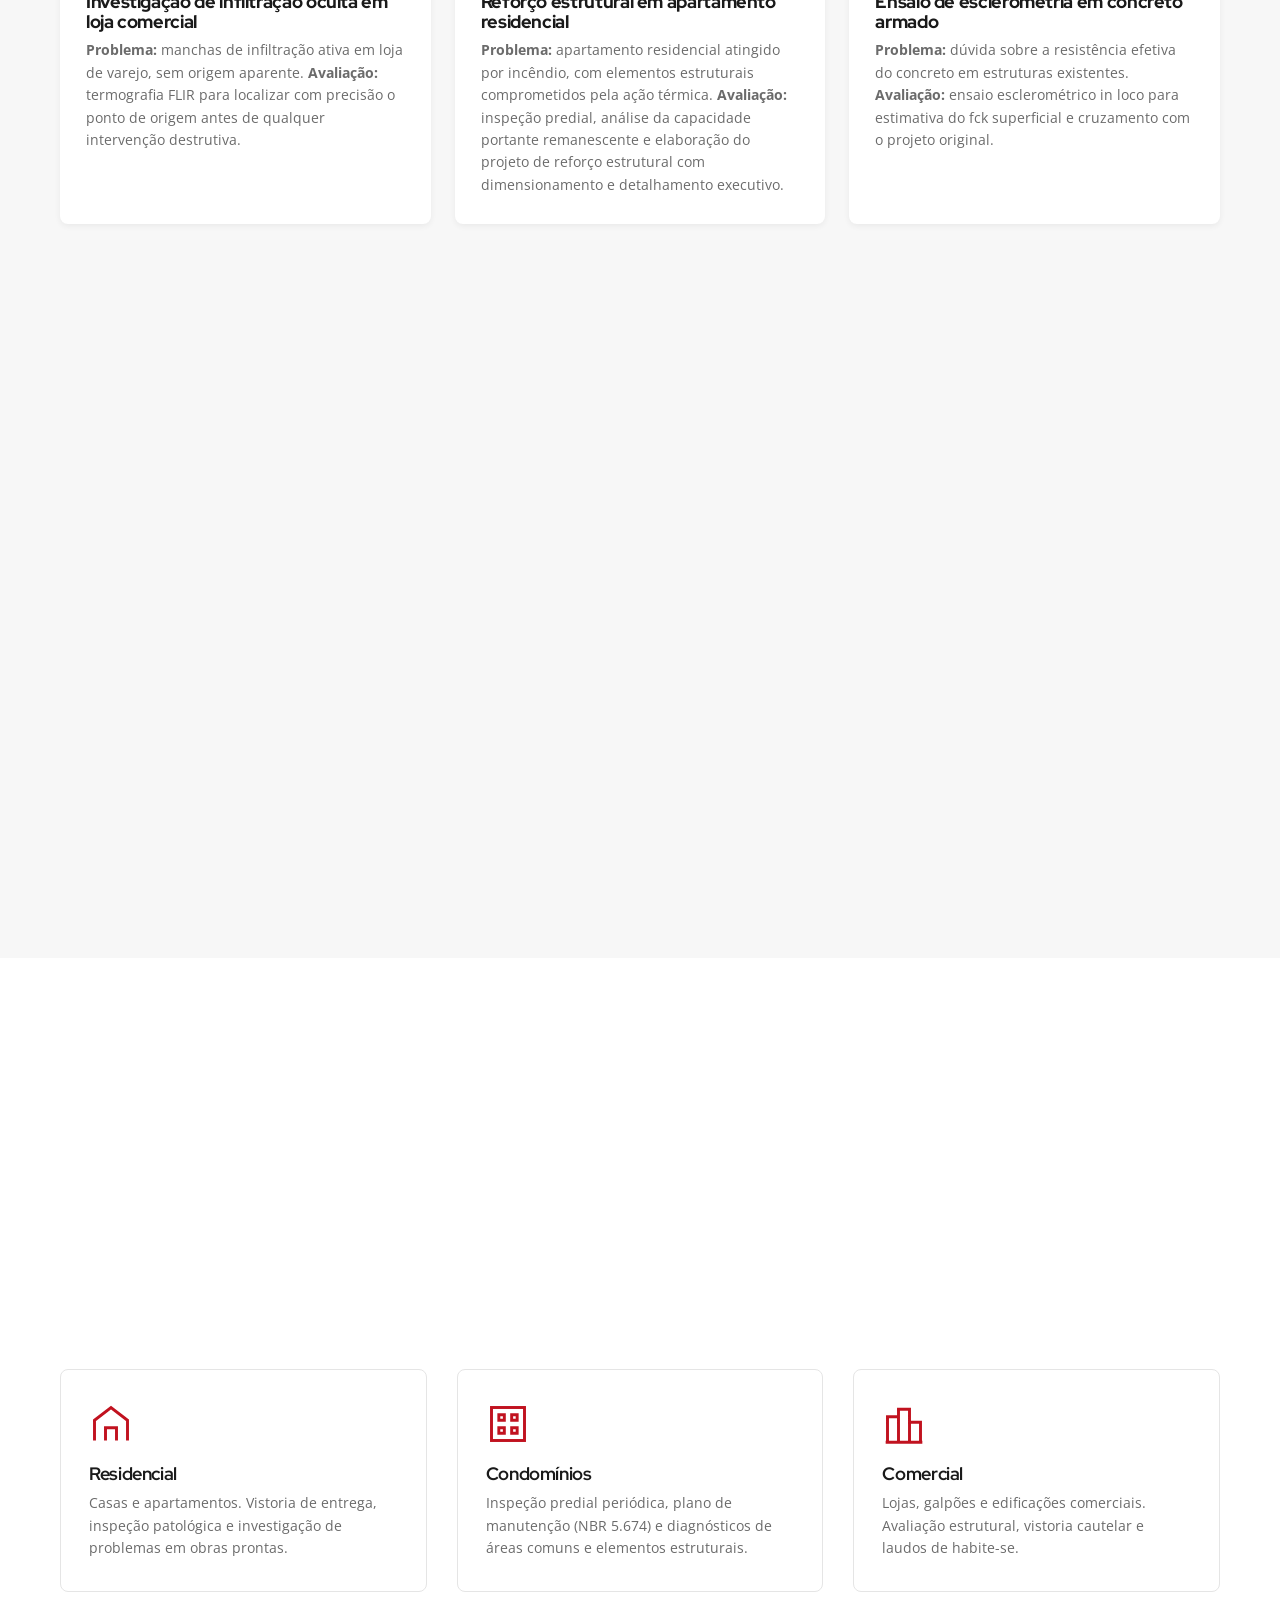
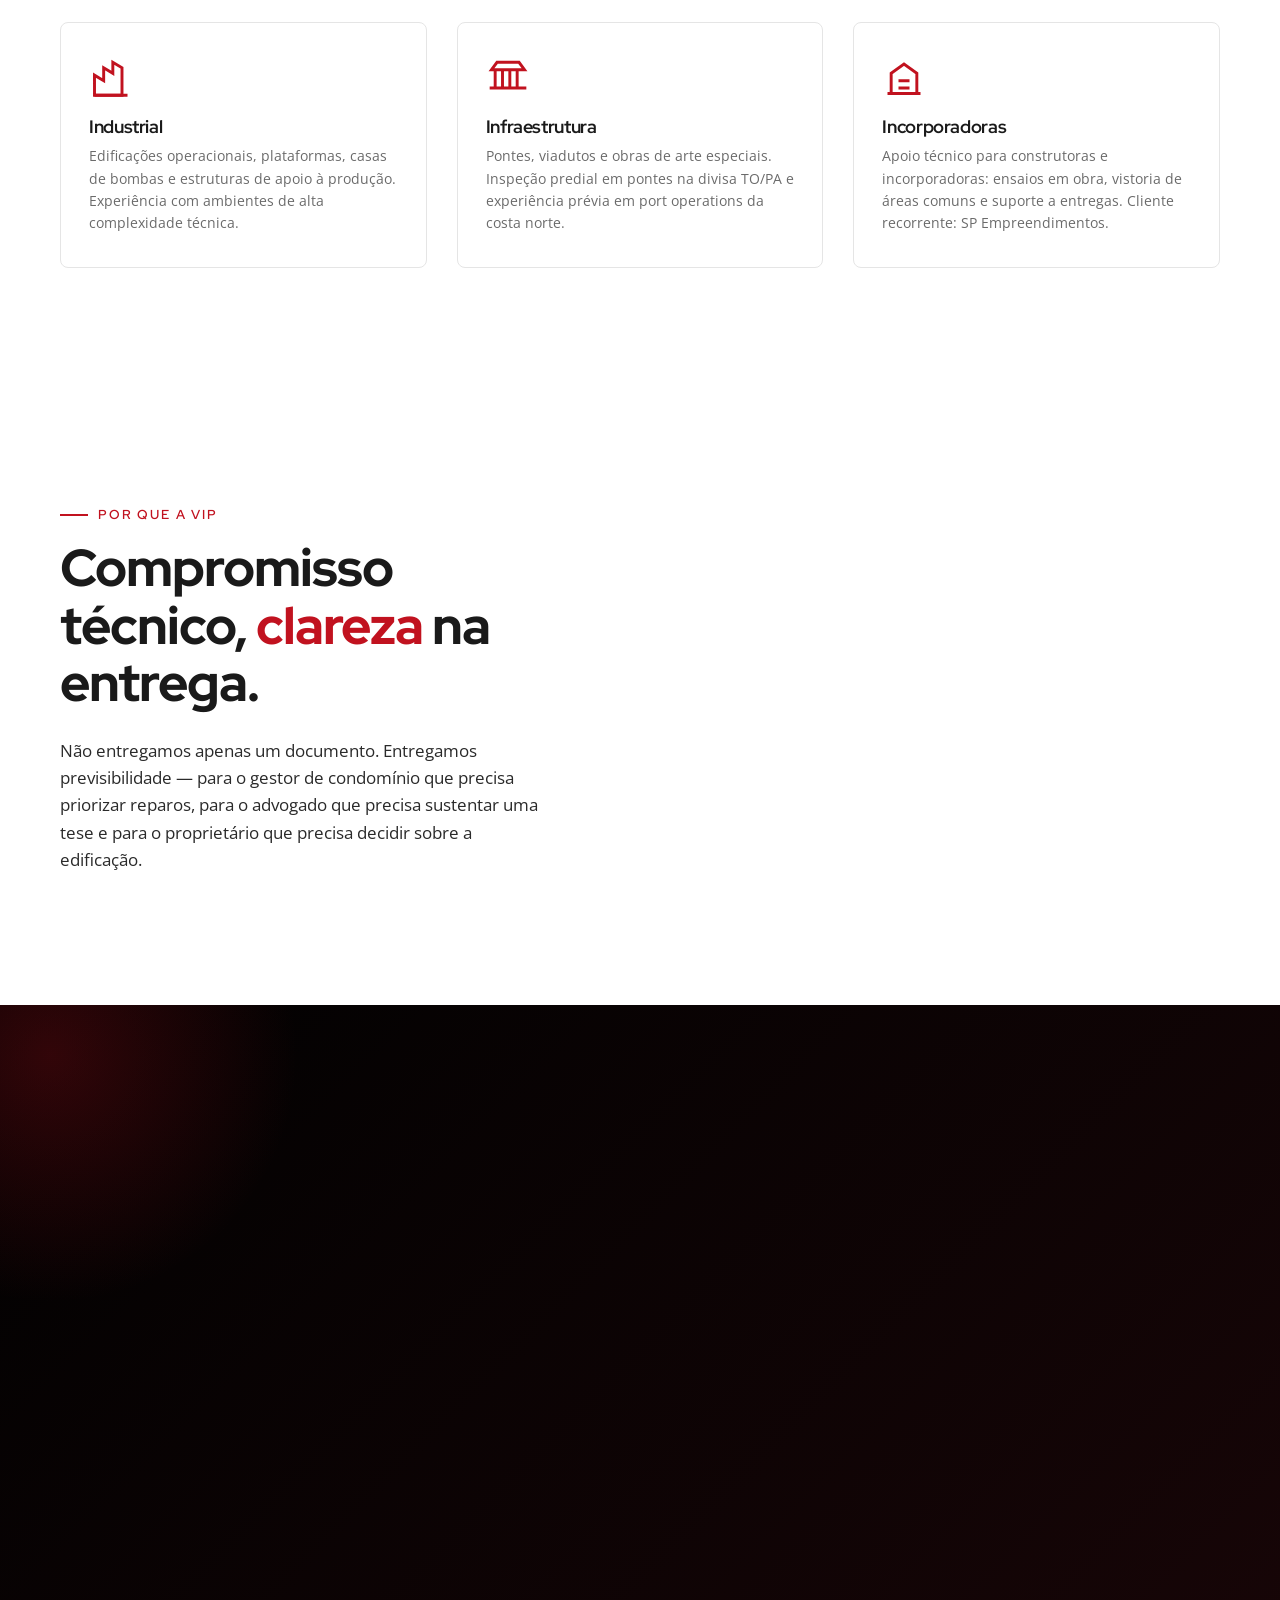
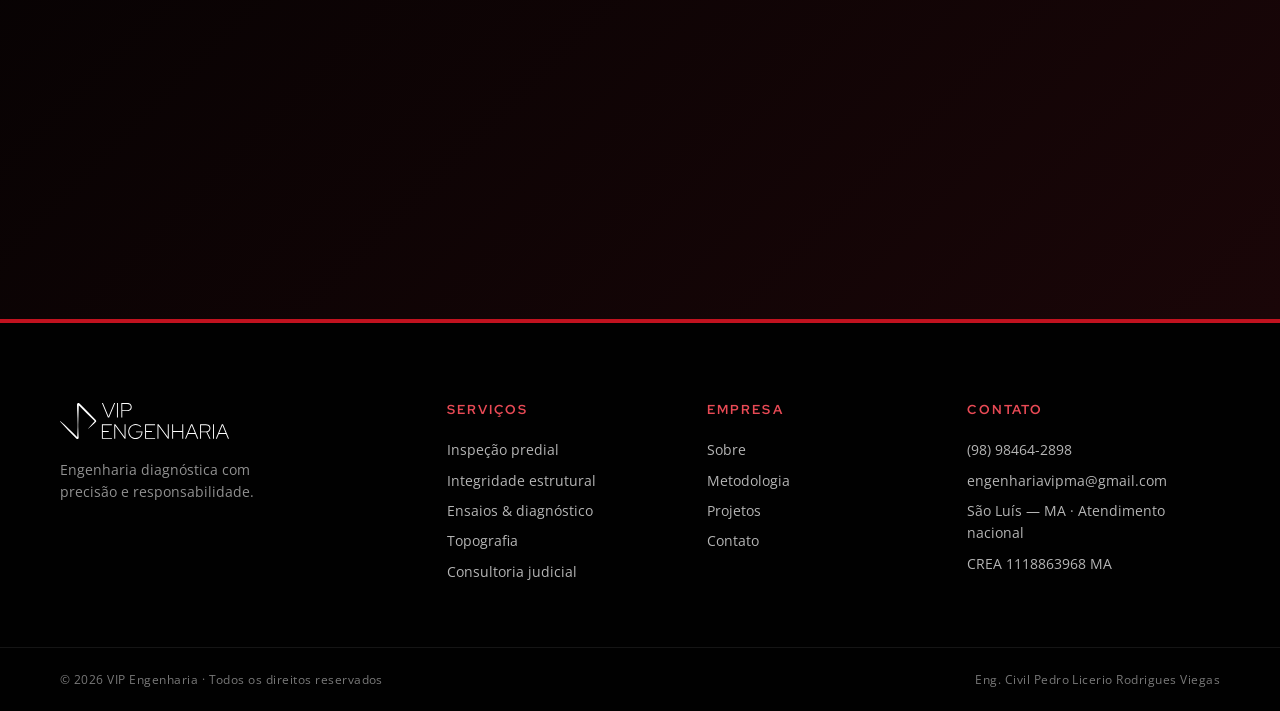
==== commit 96203303: "Add files via upload" ====
--- a/index.html
+++ b/index.html
@@ -1,6 +1,14 @@
 <!DOCTYPE html>
 <html lang="pt-BR">
 <head>
+    <!-- Google tag (gtag.js) -->
+    <script async src="https://www.googletagmanager.com/gtag/js?id=AW-18138030541"></script>
+    <script>
+      window.dataLayer = window.dataLayer || [];
+      function gtag(){dataLayer.push(arguments);}
+      gtag('js', new Date());
+      gtag('config', 'AW-18138030541');
+    </script>
     <meta charset="UTF-8">
     <meta name="viewport" content="width=device-width, initial-scale=1.0">
     <meta name="description" content="VIP Engenharia — Engenharia diagnóstica com precisão e responsabilidade. Inspeção predial, integridade estrutural, ensaios não destrutivos e consultoria técnica judicial.">
@@ -76,12 +84,12 @@
     <section class="stats-bar">
         <div class="container stats-grid">
             <div class="stat">
-                <span class="stat-num" data-count="35">0</span><span class="stat-suffix">+</span>
+                <span class="stat-num" data-count="45">0</span><span class="stat-suffix">+</span>
                 <span class="stat-label">Projetos &amp; laudos entregues</span>
             </div>
             <div class="stat">
-                <span class="stat-num" data-count="20">0</span><span class="stat-suffix">+</span>
-                <span class="stat-label">Equipamentos calibrados</span>
+                <span class="stat-num" data-count="32">0</span><span class="stat-suffix">+</span>
+                <span class="stat-label">Equipamentos e instrumentos técnicos</span>
             </div>
             <div class="stat">
                 <span class="stat-num" data-count="4">0</span>
@@ -142,11 +150,11 @@
         <div class="container">
             <div class="section-head">
                 <p class="section-eyebrow">Serviços</p>
-                <h2 class="section-title">Quatro frentes complementares de <span class="accent">engenharia diagnóstica</span>.</h2>
+                <h2 class="section-title">Cinco frentes complementares de <span class="accent">engenharia diagnóstica</span>.</h2>
                 <p class="section-lead">Cada serviço é estruturado em etapas: levantamento de campo, ensaios instrumentados, análise normativa e emissão do laudo com ART vinculada ao CREA-MA.</p>
             </div>
 
-            <div class="services-grid services-grid--4">
+            <div class="services-grid services-grid--5">
                 <article class="service-card">
                     <span class="service-num">01</span>
                     <div class="service-icon">
@@ -194,6 +202,21 @@
 
                 <article class="service-card">
                     <span class="service-num">04</span>
+                    <div class="service-icon">
+                        <svg viewBox="0 0 24 24" fill="none" stroke="currentColor" stroke-width="1.6"><circle cx="12" cy="12" r="2.2"/><path d="M12 2v3M12 19v3M2 12h3M19 12h3"/><path d="M6.5 6.5l2 2M15.5 15.5l2 2M6.5 17.5l2-2M15.5 8.5l2-2"/></svg>
+                    </div>
+                    <h3>Topografia</h3>
+                    <p>Levantamento planialtimétrico com GNSS RTK para delimitação de terrenos, apoio a projetos e resolução de disputas de divisa com precisão georreferenciada.</p>
+                    <ul class="service-bullets">
+                        <li>Levantamento RTK planialtimétrico</li>
+                        <li>Delimitação de divisas e cálculo de área</li>
+                        <li>Apoio topográfico a projetos</li>
+                    </ul>
+                    <a href="servicos/topografia.html" class="service-link">Conhecer serviço <span>→</span></a>
+                </article>
+
+                <article class="service-card">
+                    <span class="service-num">05</span>
                     <div class="service-icon">
                         <svg viewBox="0 0 24 24" fill="none" stroke="currentColor" stroke-width="1.6"><path d="M12 3l8 4v6c0 4-3.5 7-8 8-4.5-1-8-4-8-8V7l8-4z"/><path d="M9 12l2 2 4-4"/></svg>
                     </div>
@@ -327,6 +350,21 @@
                     <h4>Sonometria &amp; Acústica</h4>
                     <p>Medição de níveis de pressão sonora com sonômetro digital para perícia de ruído (NBR 10.151) e avaliação de conforto acústico em interiores (NBR 10.152).</p>
                 </div>
+                <div class="tech-item">
+                    <div class="tech-icon"><svg viewBox="0 0 24 24" fill="none" stroke="currentColor" stroke-width="1.6"><path d="M12 2l2.5 5 5.5.8-4 3.9.9 5.5L12 14.7 7.1 17.2l.9-5.5-4-3.9 5.5-.8z"/><path d="M4 20l3-3M20 20l-3-3"/></svg></div>
+                    <h4>Inspeção Aérea com Drone</h4>
+                    <p>Registro aéreo de fachadas, coberturas e pontos de difícil acesso sem necessidade de andaime, com drone dedicado a inspeção predial.</p>
+                </div>
+                <div class="tech-item">
+                    <div class="tech-icon"><svg viewBox="0 0 24 24" fill="none" stroke="currentColor" stroke-width="1.6"><path d="M12 3c4 5 6 8 6 11a6 6 0 11-12 0c0-3 2-6 6-11z"/><path d="M9 21h6"/></svg></div>
+                    <h4>Termo-higrometria</h4>
+                    <p>Cálculo do ponto de orvalho para diferenciar condensação de infiltração ativa em manifestações de umidade sobre lajes e paredes.</p>
+                </div>
+                <div class="tech-item">
+                    <div class="tech-icon"><svg viewBox="0 0 24 24" fill="none" stroke="currentColor" stroke-width="1.6"><circle cx="12" cy="12" r="2.2"/><path d="M12 2v3M12 19v3M2 12h3M19 12h3"/><path d="M6.5 6.5l2 2M15.5 15.5l2 2M6.5 17.5l2-2M15.5 8.5l2-2"/></svg></div>
+                    <h4>Nivelamento a Laser</h4>
+                    <p>Nível laser autonivelante multi-linha para conferência de planicidade e prumo em vistorias e apoio à execução de reparos.</p>
+                </div>
             </div>
         </div>
     </section>
@@ -666,6 +704,7 @@
                 <a href="servicos/inspecao-predial.html">Inspeção predial</a>
                 <a href="servicos/integridade-estrutural.html">Integridade estrutural</a>
                 <a href="servicos/ensaios-diagnostico.html">Ensaios &amp; diagnóstico</a>
+                <a href="servicos/topografia.html">Topografia</a>
                 <a href="servicos/consultoria-judicial.html">Consultoria judicial</a>
             </div>
 
@@ -701,4 +740,3 @@
     <script src="script.js"></script>
 </body>
 </html>
-                                                         
--- a/styles.css
+++ b/styles.css
@@ -338,6 +338,20 @@
         margin: 12px var(--gutter);
         text-align: center;
     }
+
+    /* -----------------------------------------------------------------
+       Mobile: substitui a "faixa branca" do header rolado por uma
+       barra escura translúcida, mantendo o logo BRANCO sempre. Assim
+       o header combina com o tema escuro do site em qualquer rolagem.
+       ----------------------------------------------------------------- */
+    .site-header.is-scrolled::before {
+        background: rgba(1, 1, 1, .85);
+        backdrop-filter: blur(10px);
+        box-shadow: 0 4px 20px rgba(0,0,0,.25);
+    }
+    .site-header.is-scrolled .brand { color: var(--c-white); }
+    .site-header.is-scrolled .brand-logo { filter: brightness(0) invert(1); }
+    .site-header.is-scrolled .nav-toggle { color: var(--c-white); }
 }
 
 /* ==========================================================================
@@ -677,6 +691,12 @@
 .services-grid--4 {
     grid-template-columns: repeat(4, 1fr);
 }
+.services-grid--5 {
+    grid-template-columns: repeat(5, 1fr);
+}
+@media (max-width: 1300px) {
+    .services-grid--5 { grid-template-columns: repeat(3, 1fr); }
+}
 @media (max-width: 1100px) {
     .services-grid--4 { grid-template-columns: repeat(2, 1fr); }
 }
@@ -684,7 +704,8 @@
     .services-grid { grid-template-columns: 1fr; }
 }
 @media (max-width: 600px) {
-    .services-grid--4 { grid-template-columns: 1fr; }
+    .services-grid--4,
+    .services-grid--5 { grid-template-columns: 1fr; }
 }
 
 .service-card {
@@ -1725,6 +1746,8 @@
     grid-template-columns: repeat(3, 1fr);
     gap: 20px;
 }
+.related-grid--4 { grid-template-columns: repeat(4, 1fr); }
+@media (max-width: 1000px) { .related-grid--4 { grid-template-columns: repeat(2, 1fr); } }
 @media (max-width: 800px) { .related-grid { grid-template-columns: 1fr; } }
 .related-card {
     background: #fff;
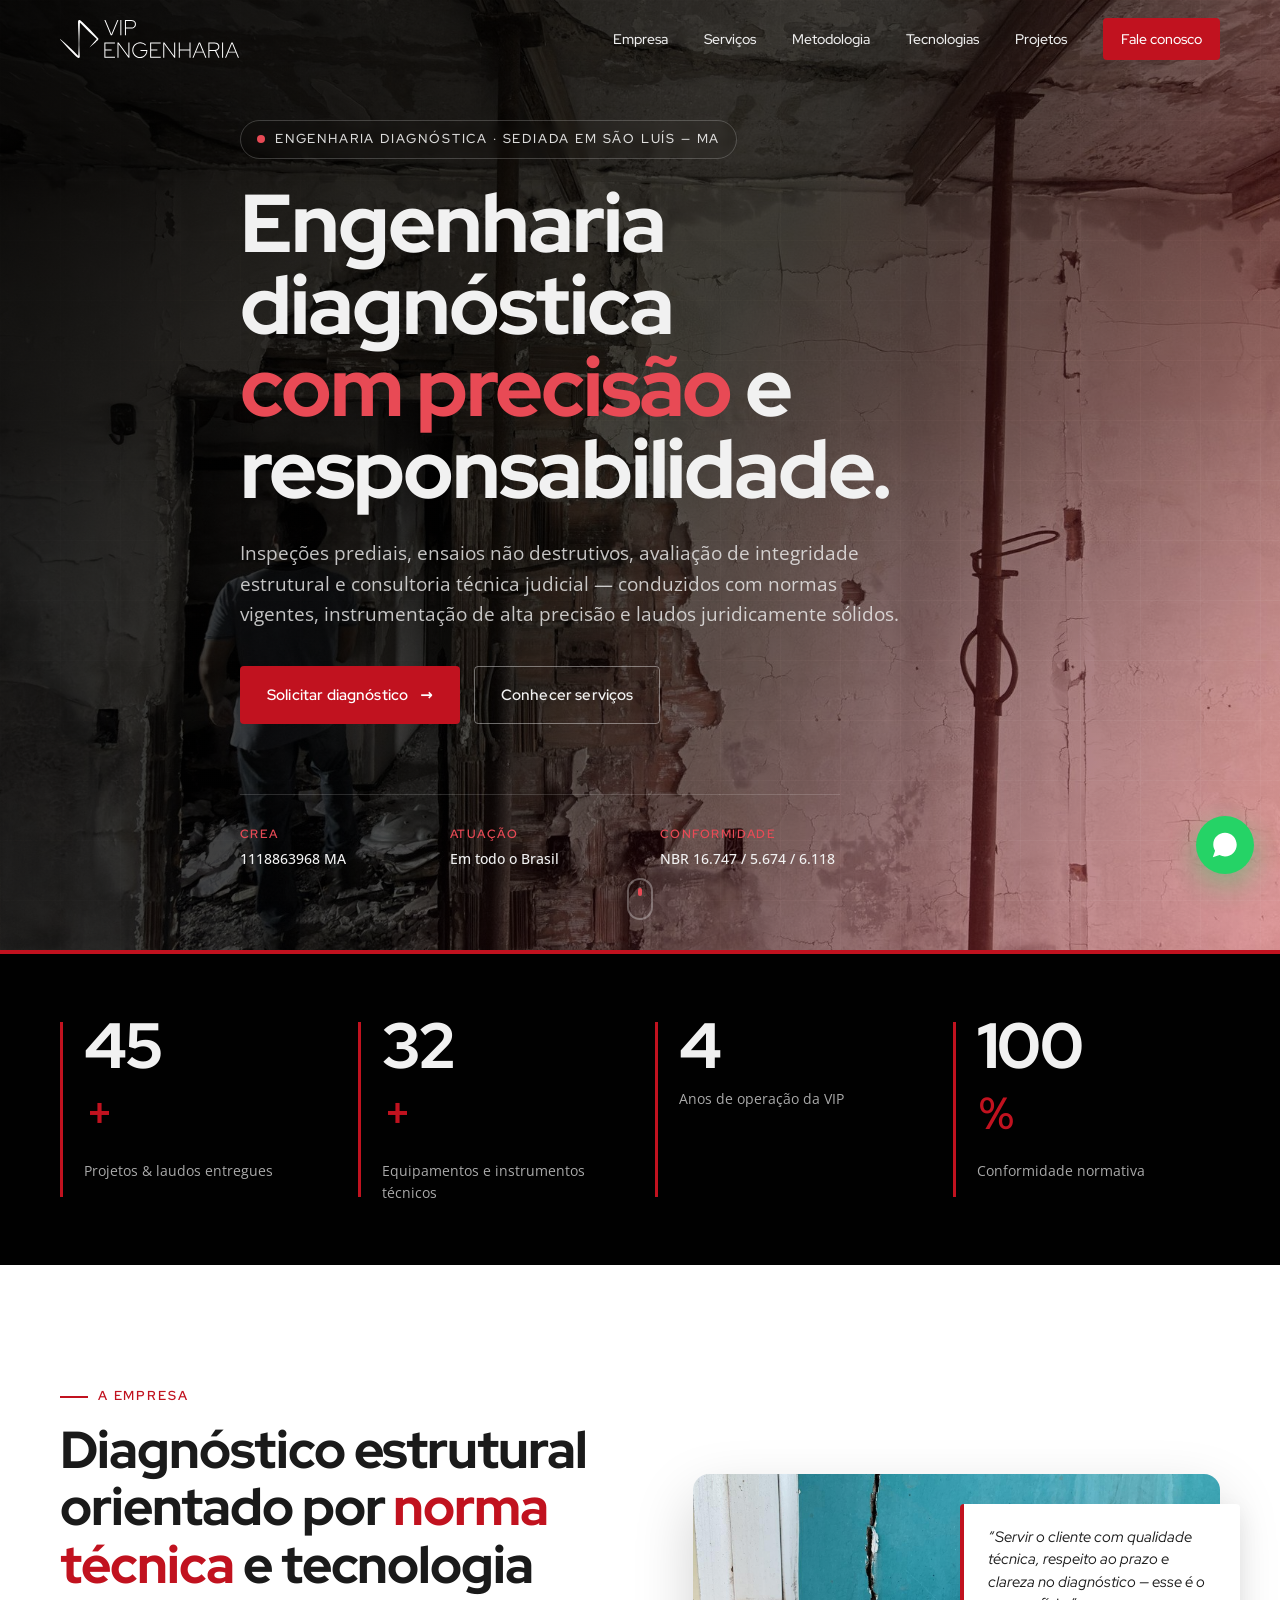
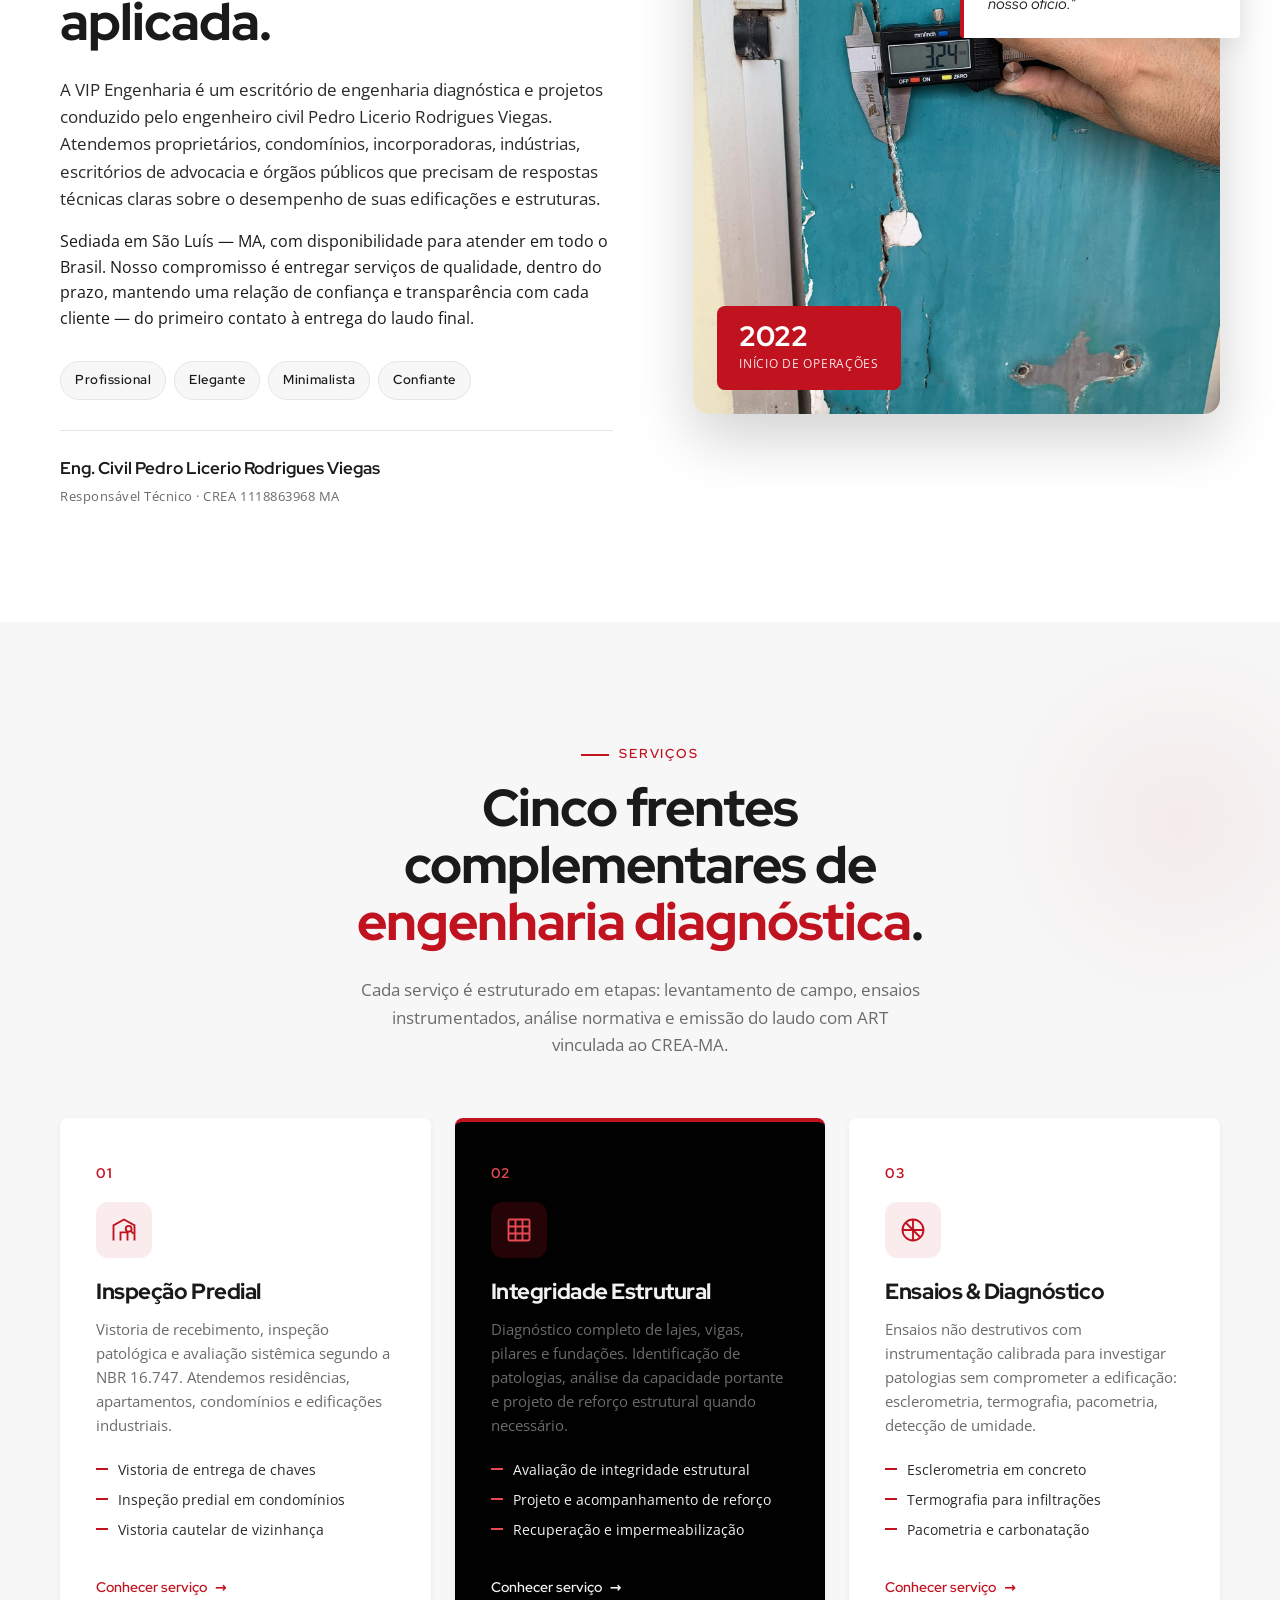
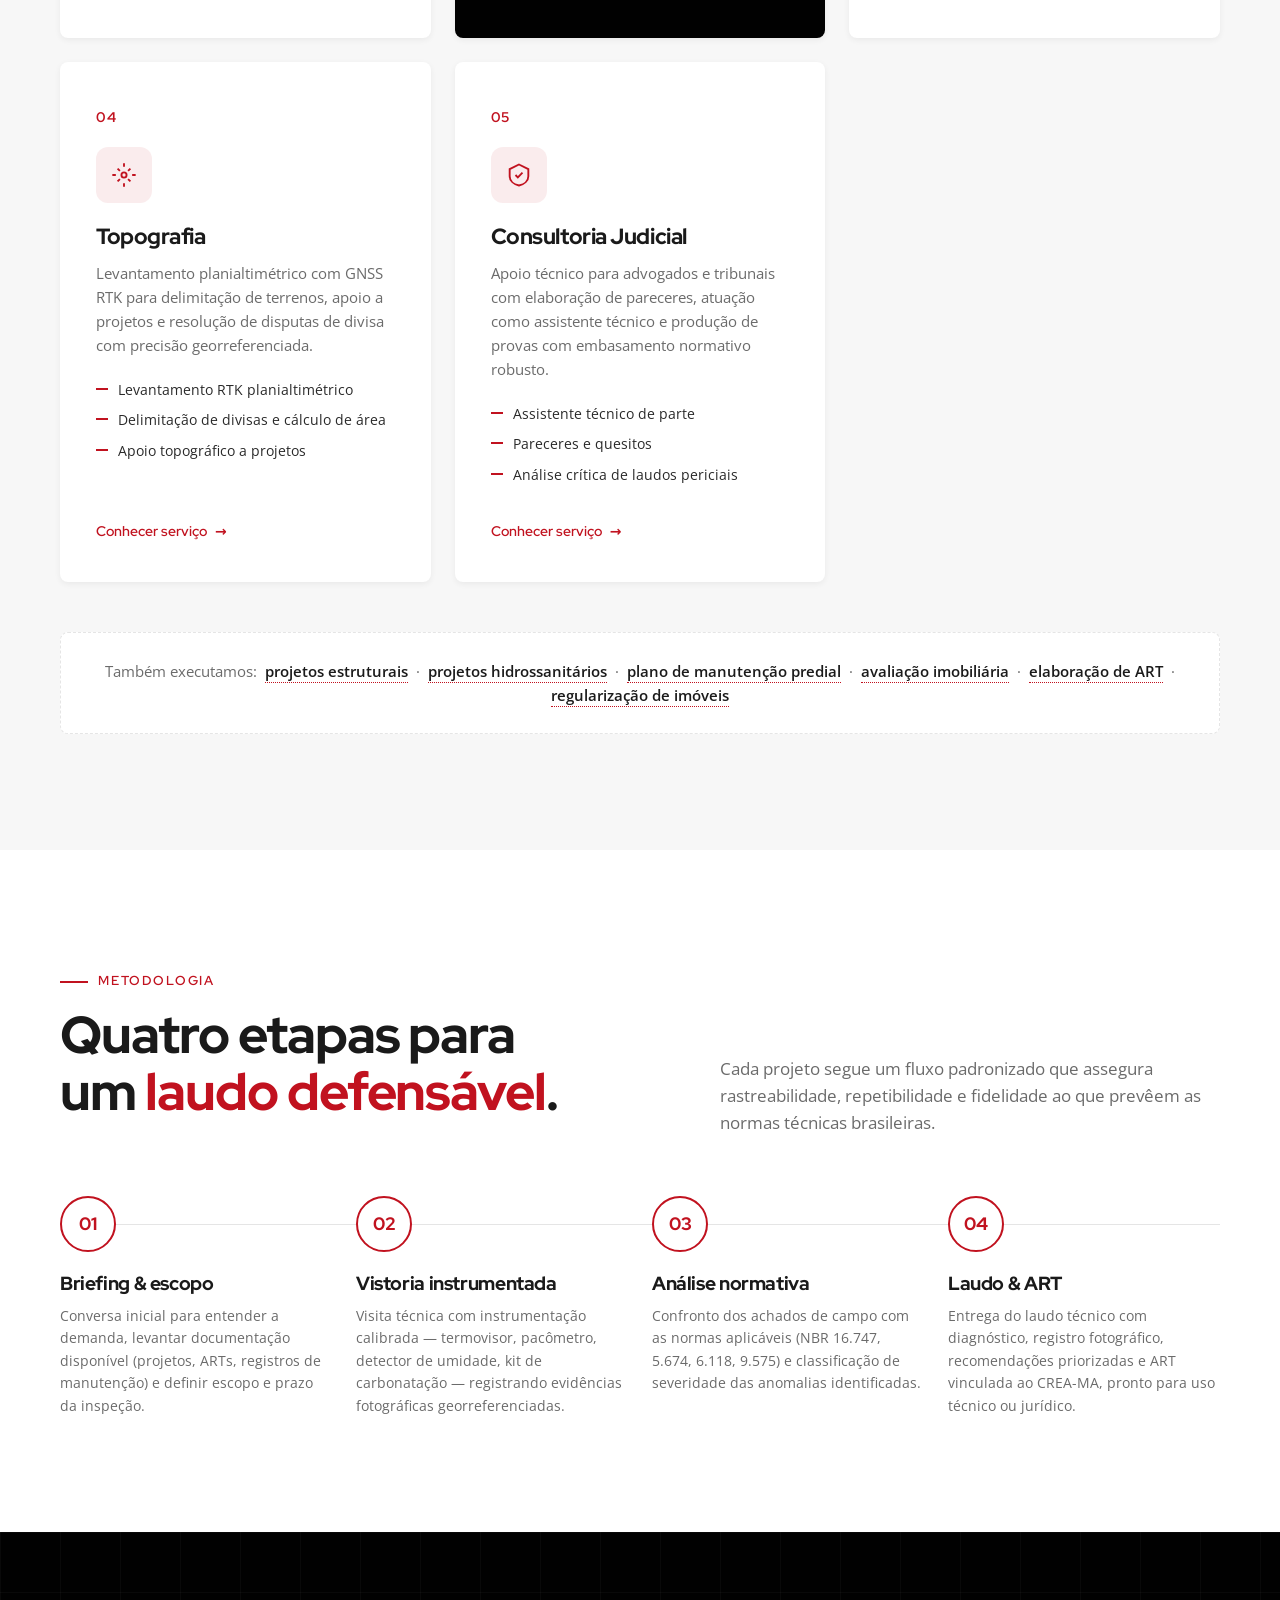
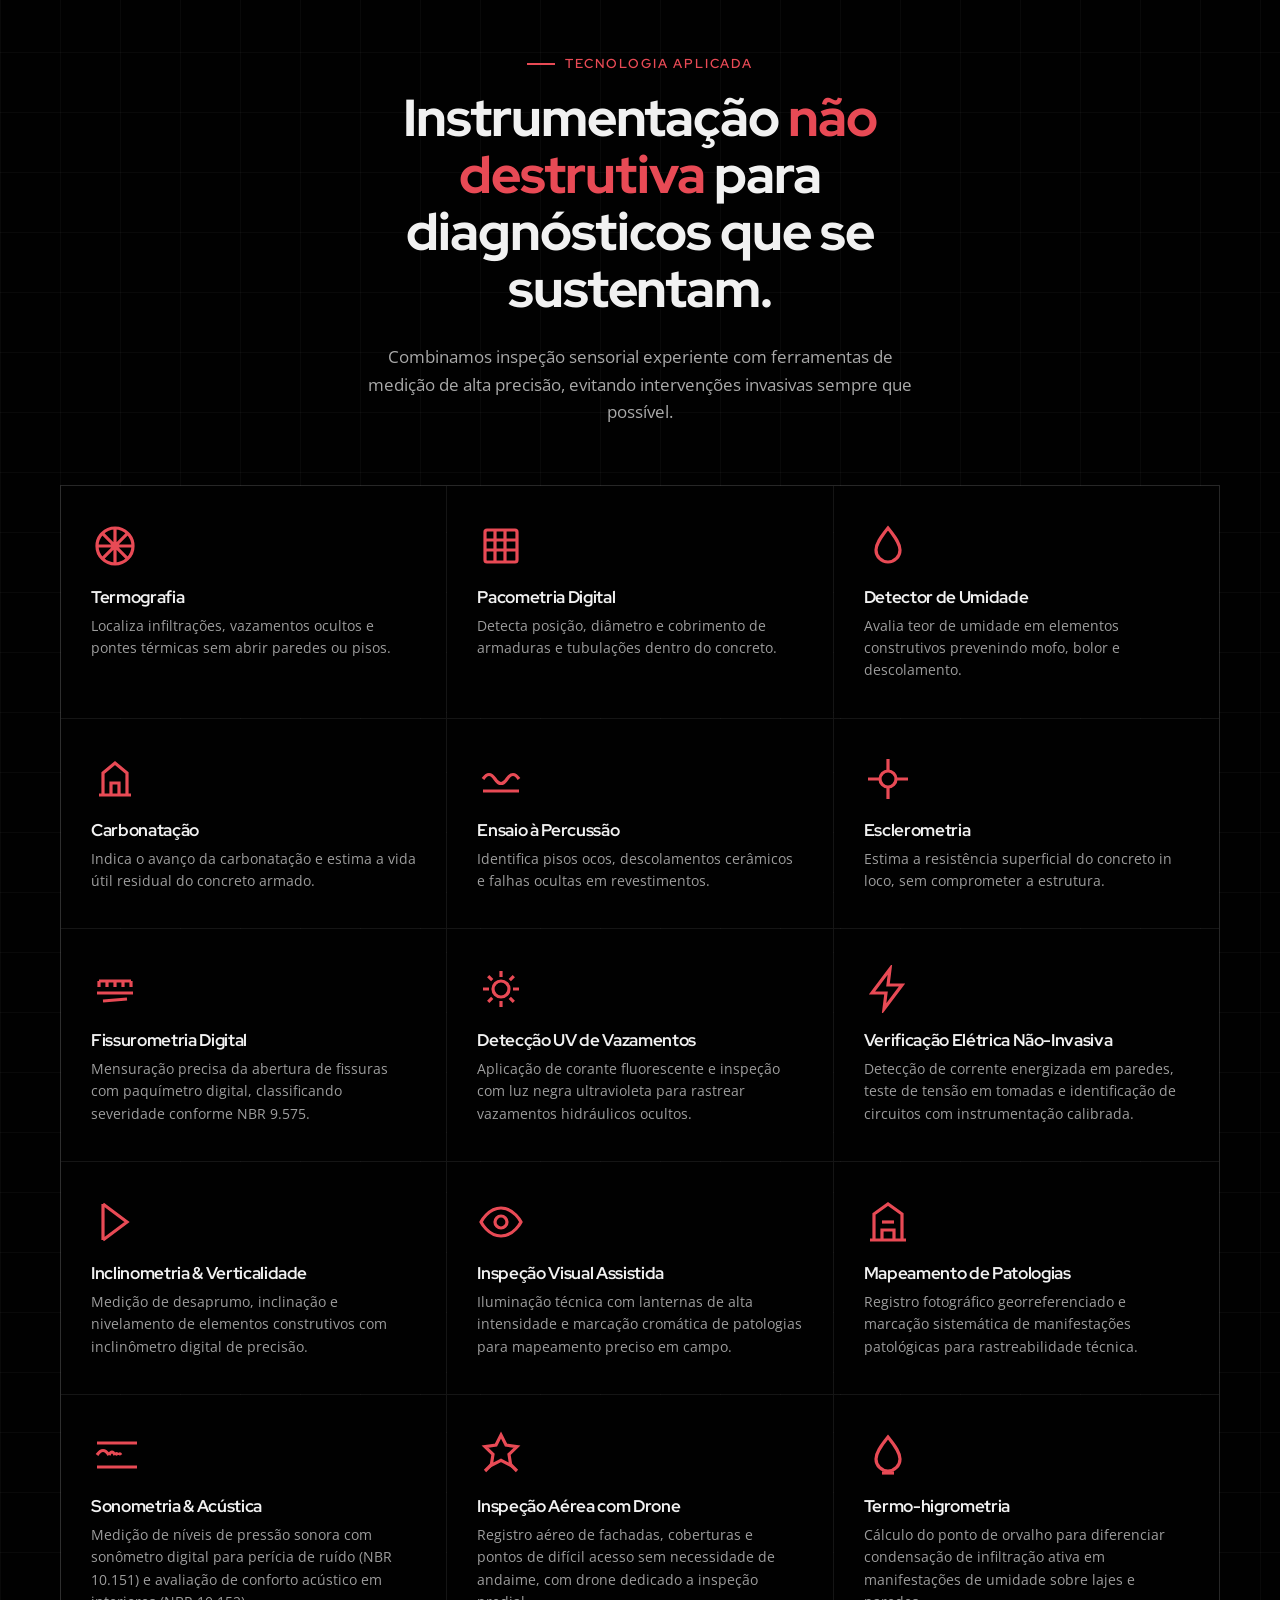
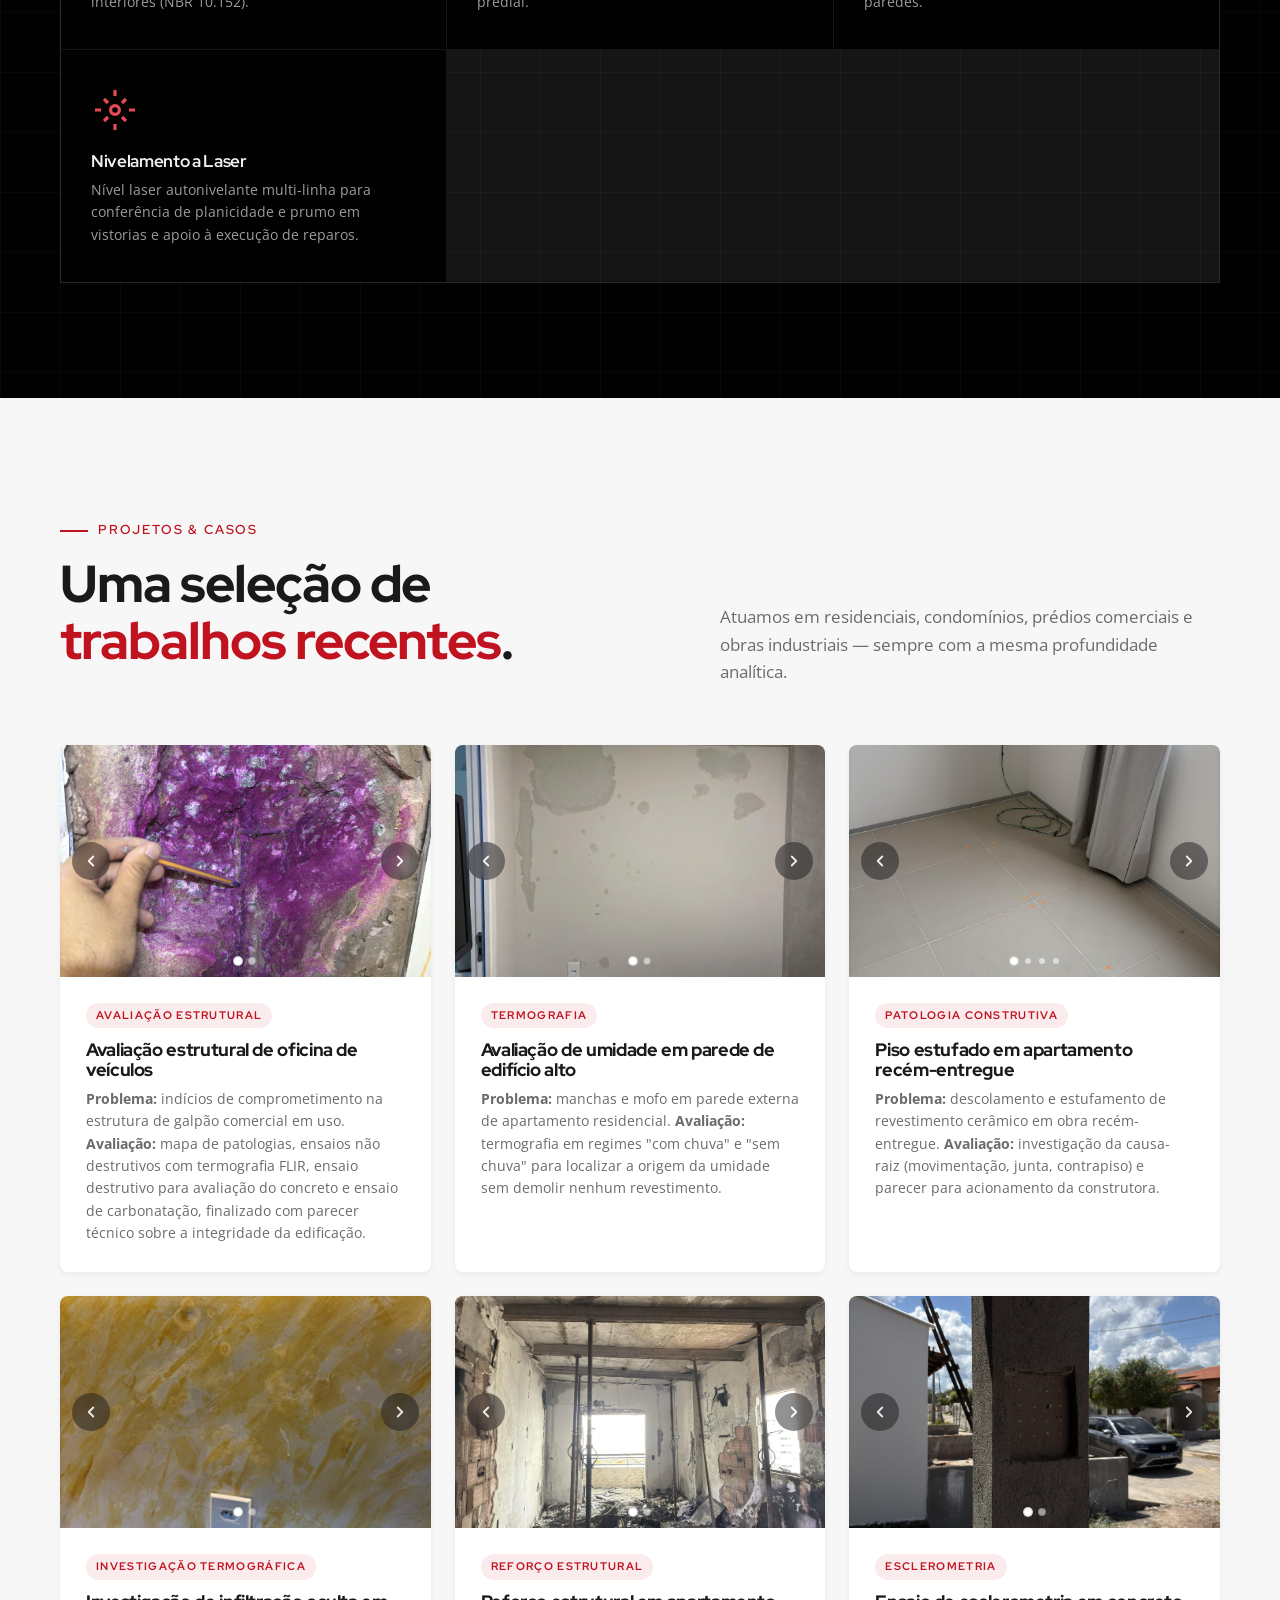
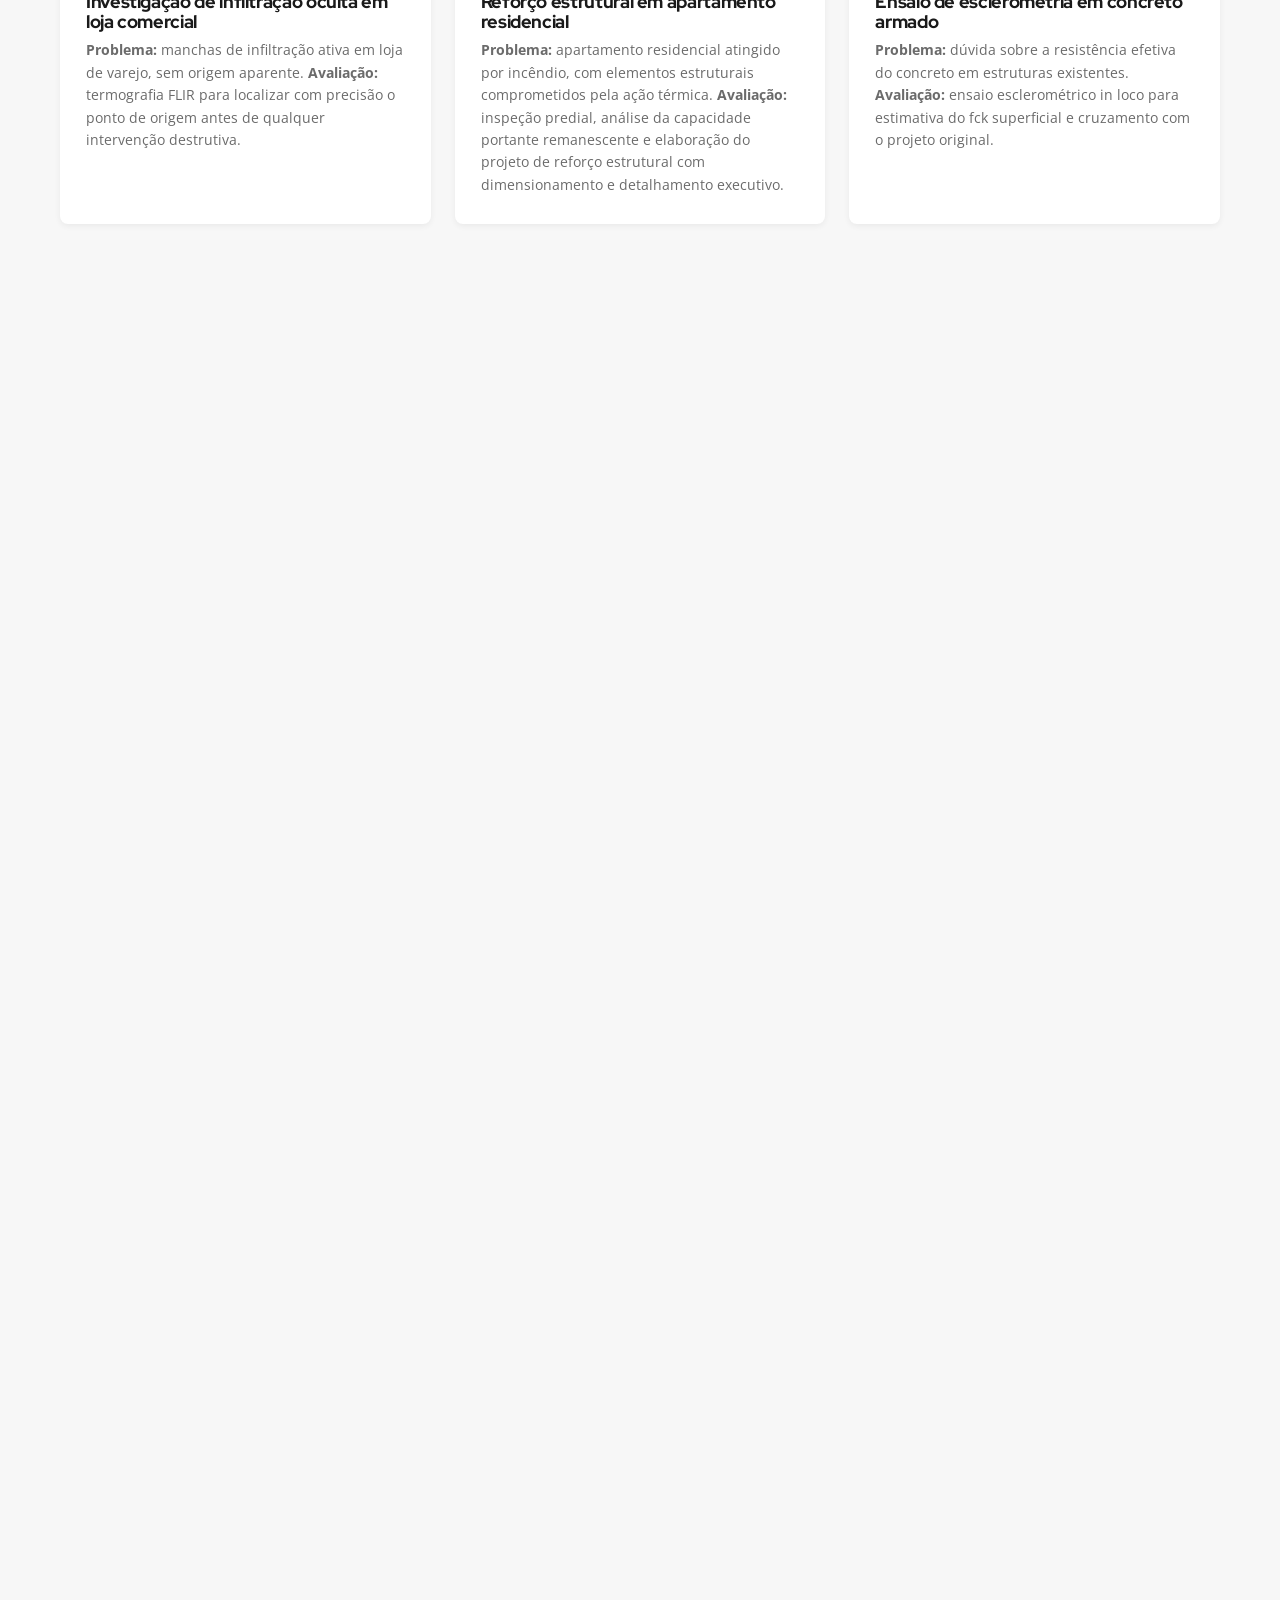
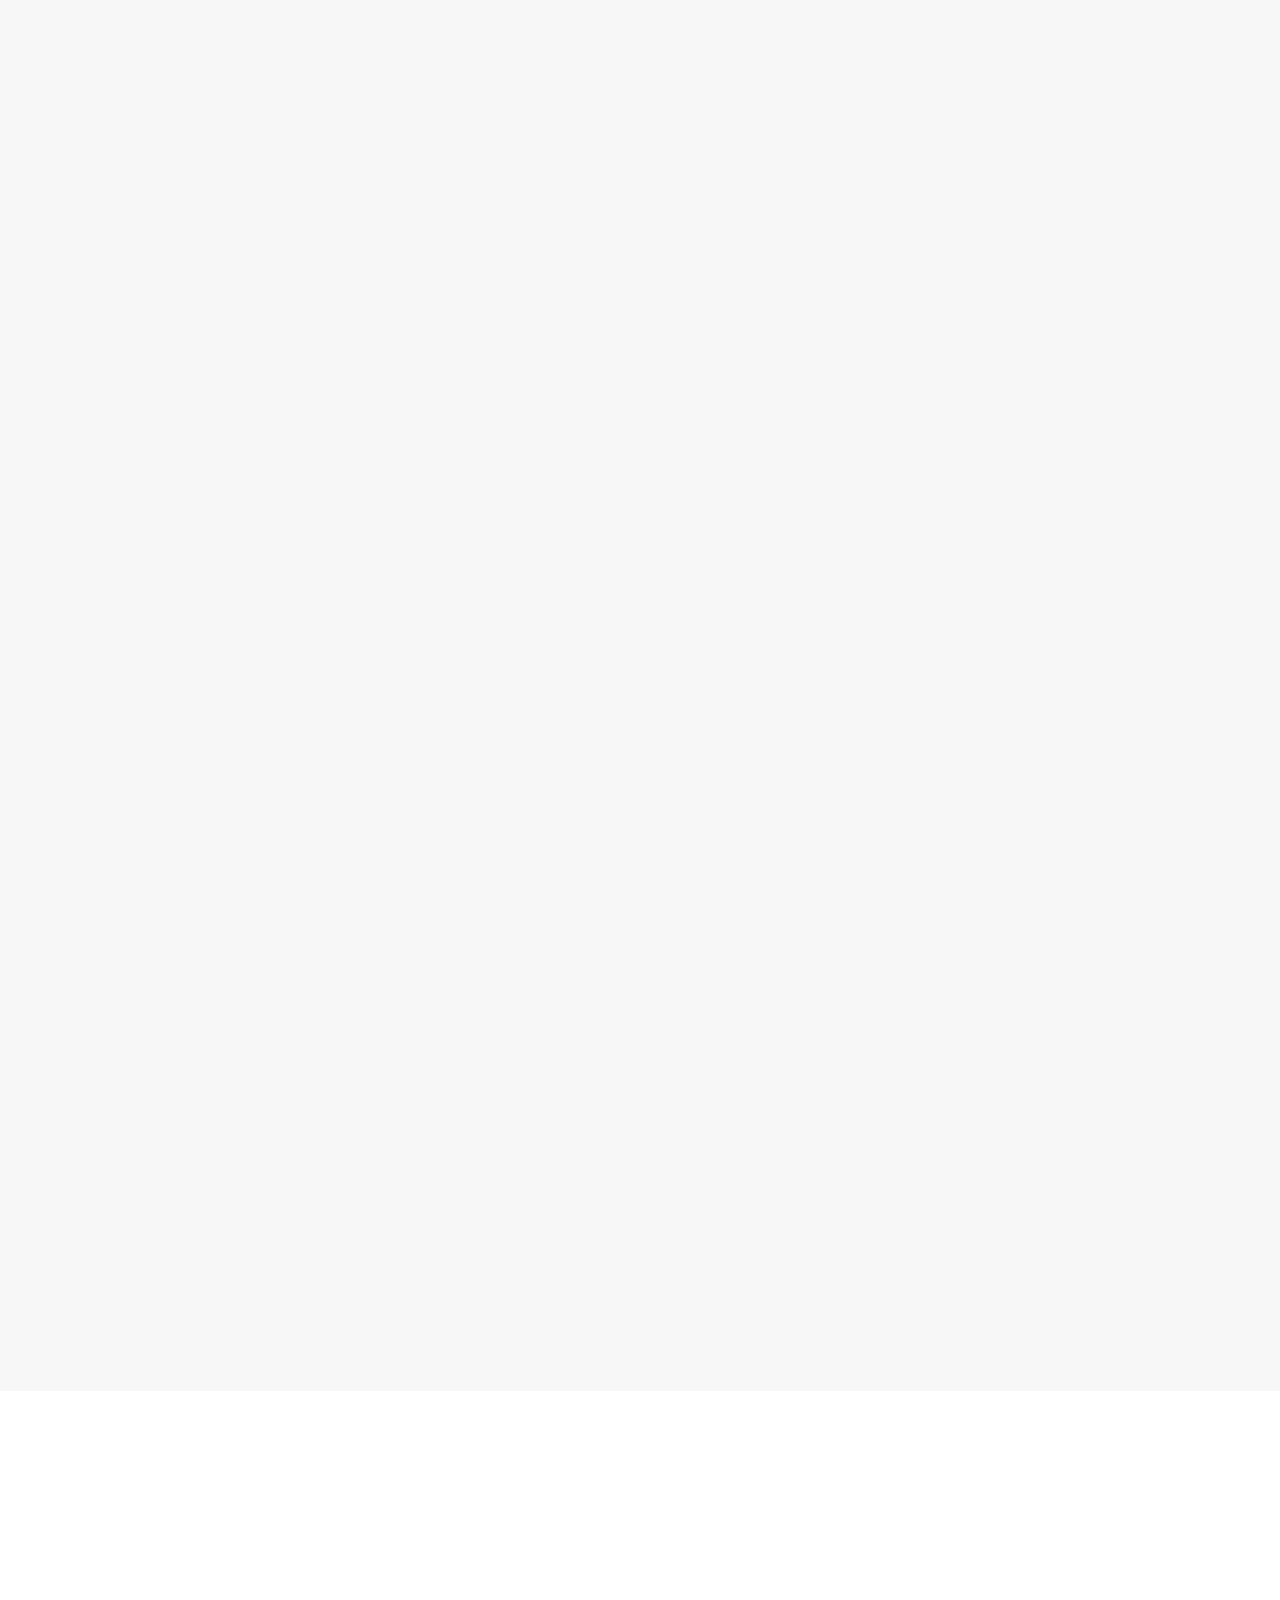
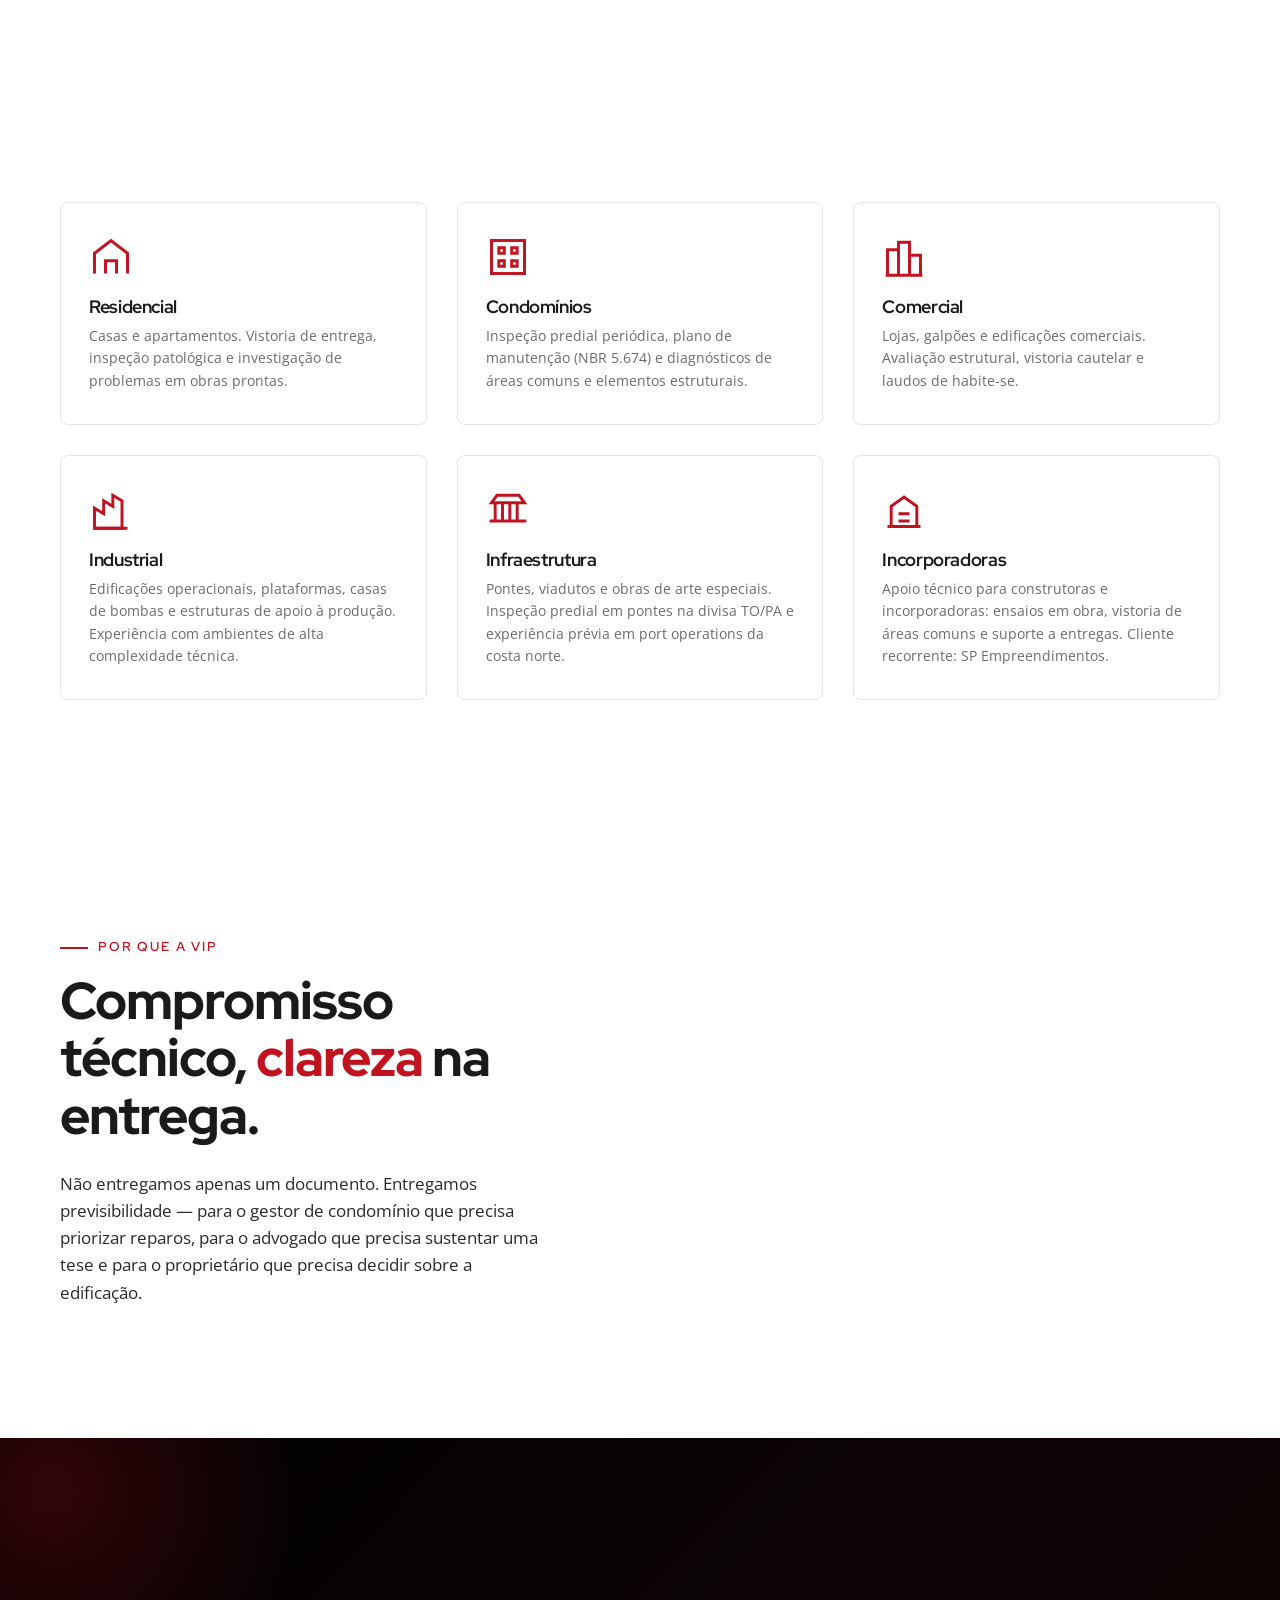
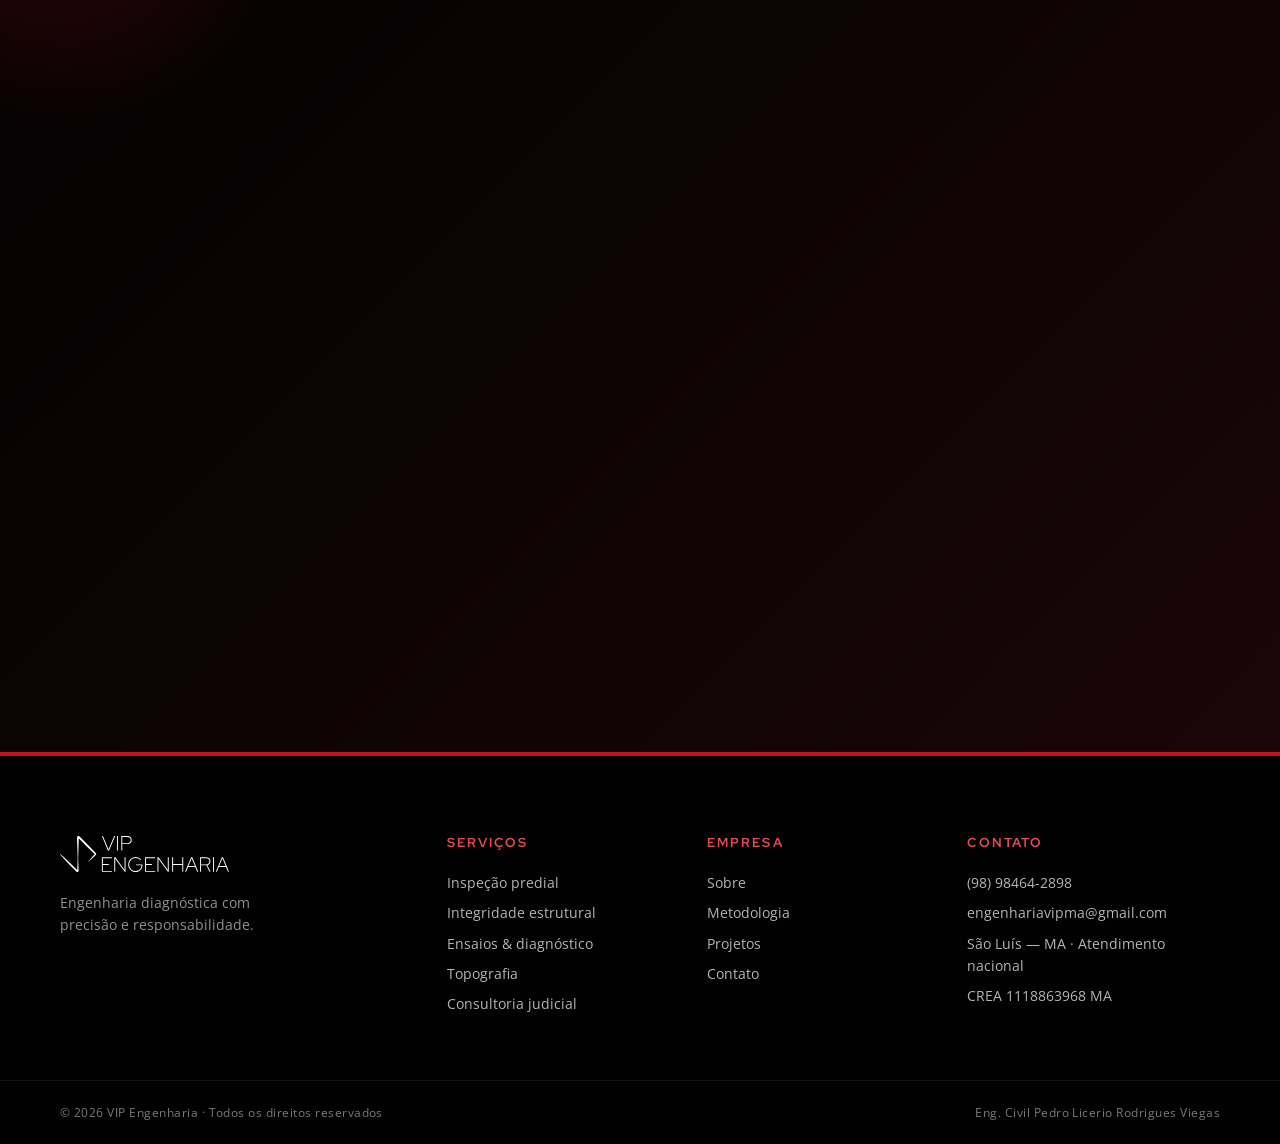
==== commit a18a2378: "Add files via upload" ====
--- a/index.html
+++ b/index.html
@@ -530,6 +530,62 @@
                         <p><strong>Problema:</strong> galpão de produção de estruturas metálicas com sérios problemas nas estruturas de concreto, exigindo solução que garantisse segurança operacional dos trabalhadores e a ancoragem de uma máquina de içamento fixada à estrutura. <strong>Avaliação:</strong> ensaios de pacometria, carbonatação e termografia, com diagnóstico técnico e definição da estratégia de recuperação estrutural para devolver a integridade ao conjunto produtivo.</p>
                     </div>
                 </article>
+                <article class="project">
+                    <div class="project-img"><img src="assets/img/20.jpg" alt="Infiltração recorrente em fachada de apartamento em edifício recente"></div>
+                    <div class="project-meta">
+                        <span class="project-tag">Termografia · Garantia</span>
+                        <h3>Infiltração recorrente em fachada de apartamento em edifício recente</h3>
+                        <p><strong>Problema:</strong> infiltração ativa recorrente em parede de fachada revestida em pedra natural, com a construtora alegando estar fora do prazo de garantia por falta de manutenção do condomínio. <strong>Avaliação:</strong> aferição de umidade e termografia infravermelha em dois momentos distintos, um dia de chuva e outro dois dias depois, associadas a registro fotográfico anterior à aplicação do revestimento, demonstrando que a patologia é anterior à entrega da unidade e está dentro do prazo de garantia técnica da construtora, conforme a NBR 5.674.</p>
+                    </div>
+                </article>
+                <article class="project">
+                    <div class="project-img"><img src="assets/img/20.jpg" alt="Recalque e fissuração em contenção de terreno comercial"></div>
+                    <div class="project-meta">
+                        <span class="project-tag">Inspeção predial · Contenção</span>
+                        <h3>Recalque e fissuração em contenção de terreno comercial</h3>
+                        <p><strong>Problema:</strong> recalque no piso e trinca com umidade em uma das contenções de concreto de terreno comercial usado como estacionamento, após obra de reforma no local. <strong>Avaliação:</strong> inspeção predial e investigação diagnóstica das manifestações patológicas, identificando combinação de causas, com deficiência pré-existente do maciço contido agravada por obra de reforma executada sem projeto, sem acompanhamento de engenheiro e sem ensaios geotécnicos.</p>
+                    </div>
+                </article>
+                <article class="project">
+                    <div class="project-img"><img src="assets/img/20.jpg" alt="Corrosão de armaduras em áreas comuns de condomínio na orla"></div>
+                    <div class="project-meta">
+                        <span class="project-tag">Ensaios · Corrosão</span>
+                        <h3>Corrosão de armaduras em áreas comuns de condomínio na orla</h3>
+                        <p><strong>Problema:</strong> desplacamento de concreto e indícios de corrosão de armaduras em áreas comuns de bloco de condomínio situado em ambiente de agressividade forte, na orla marítima e sob exposição a cloretos. <strong>Avaliação:</strong> termografia infravermelha, detecção de umidade e ensaio de carbonatação por aspersão de fenolftaleína, identificando infiltração proveniente de unidade superior como uma das origens do quadro patológico.</p>
+                    </div>
+                </article>
+                <article class="project">
+                    <div class="project-img"><img src="assets/img/20.jpg" alt="Infiltrações internas rastreadas até falha de impermeabilização na cobertura"></div>
+                    <div class="project-meta">
+                        <span class="project-tag">Termografia · Infiltração</span>
+                        <h3>Infiltrações internas rastreadas até falha de impermeabilização na cobertura</h3>
+                        <p><strong>Problema:</strong> infiltrações em diferentes ambientes internos de um apartamento, sem relação aparente entre si, em edifício de vários pavimentos. <strong>Avaliação:</strong> investigação sistemática que rastreou as manifestações até a região da cobertura do bloco, identificando falhas de impermeabilização ao redor de tubulações e falhas de vedação em rufos e encontros com platibandas como origem comum dos problemas.</p>
+                    </div>
+                </article>
+                <article class="project">
+                    <div class="project-img"><img src="assets/img/20.jpg" alt="Avaliação de viabilidade de transporte assistido em edificação existente"></div>
+                    <div class="project-meta">
+                        <span class="project-tag">Consultoria técnica · Acessibilidade</span>
+                        <h3>Avaliação de viabilidade de transporte assistido em edificação existente</h3>
+                        <p><strong>Problema:</strong> necessidade de avaliar se o trajeto entre a via interna do condomínio e o interior de uma unidade permitia o transporte seguro de pessoa com mobilidade severamente reduzida. <strong>Avaliação:</strong> levantamento do percurso e das dimensões críticas, como vãos de porta, patamares de escada e desníveis, concluindo que o transporte assistido é tecnicamente viável, porém sob ressalvas, com adequações recomendadas para atender integralmente aos parâmetros normativos de acessibilidade.</p>
+                    </div>
+                </article>
+                <article class="project">
+                    <div class="project-img"><img src="assets/img/20.jpg" alt="Resistência do concreto abaixo do especificado identificada por esclerometria"></div>
+                    <div class="project-meta">
+                        <span class="project-tag">Esclerometria · Concreto</span>
+                        <h3>Resistência do concreto abaixo do especificado identificada por esclerometria</h3>
+                        <p><strong>Problema:</strong> necessidade de complementar uma investigação estrutural anterior com ensaio de esclerometria em laje e pilares, após indício de resultado fora do padrão em um dos elementos já verificados. <strong>Avaliação:</strong> ensaios esclerométricos conforme a NBR 7.584 em quatro pontos na laje e cinco pontos em pilares, com um pilar reensaiado para confirmação, identificando resistência média da laje em torno de 10 MPa, equivalente a menos de 41% do valor especificado em projeto, com recomendação de análise complementar por engenheiro calculista.</p>
+                    </div>
+                </article>
+                <article class="project">
+                    <div class="project-img"><img src="assets/img/20.jpg" alt="Vistoria de recebimento de reforma em casa de condomínio"></div>
+                    <div class="project-meta">
+                        <span class="project-tag">Vistoria de entrega · Reforma</span>
+                        <h3>Vistoria de recebimento de reforma em casa de condomínio</h3>
+                        <p><strong>Problema:</strong> necessidade de verificar tecnicamente o estado de entrega de uma reforma em casa de condomínio antes da aceitação definitiva pelo proprietário. <strong>Avaliação:</strong> vistoria sistemática do sistema de revestimento, piso, paredes e forro, com classificação das não conformidades pela matriz GUT, identificando falhas concentradas nas etapas finais de acabamento e respaldando o proprietário para cobrança junto à incorporadora.</p>
+                    </div>
+                </article>
             </div>
         </div>
     </section>
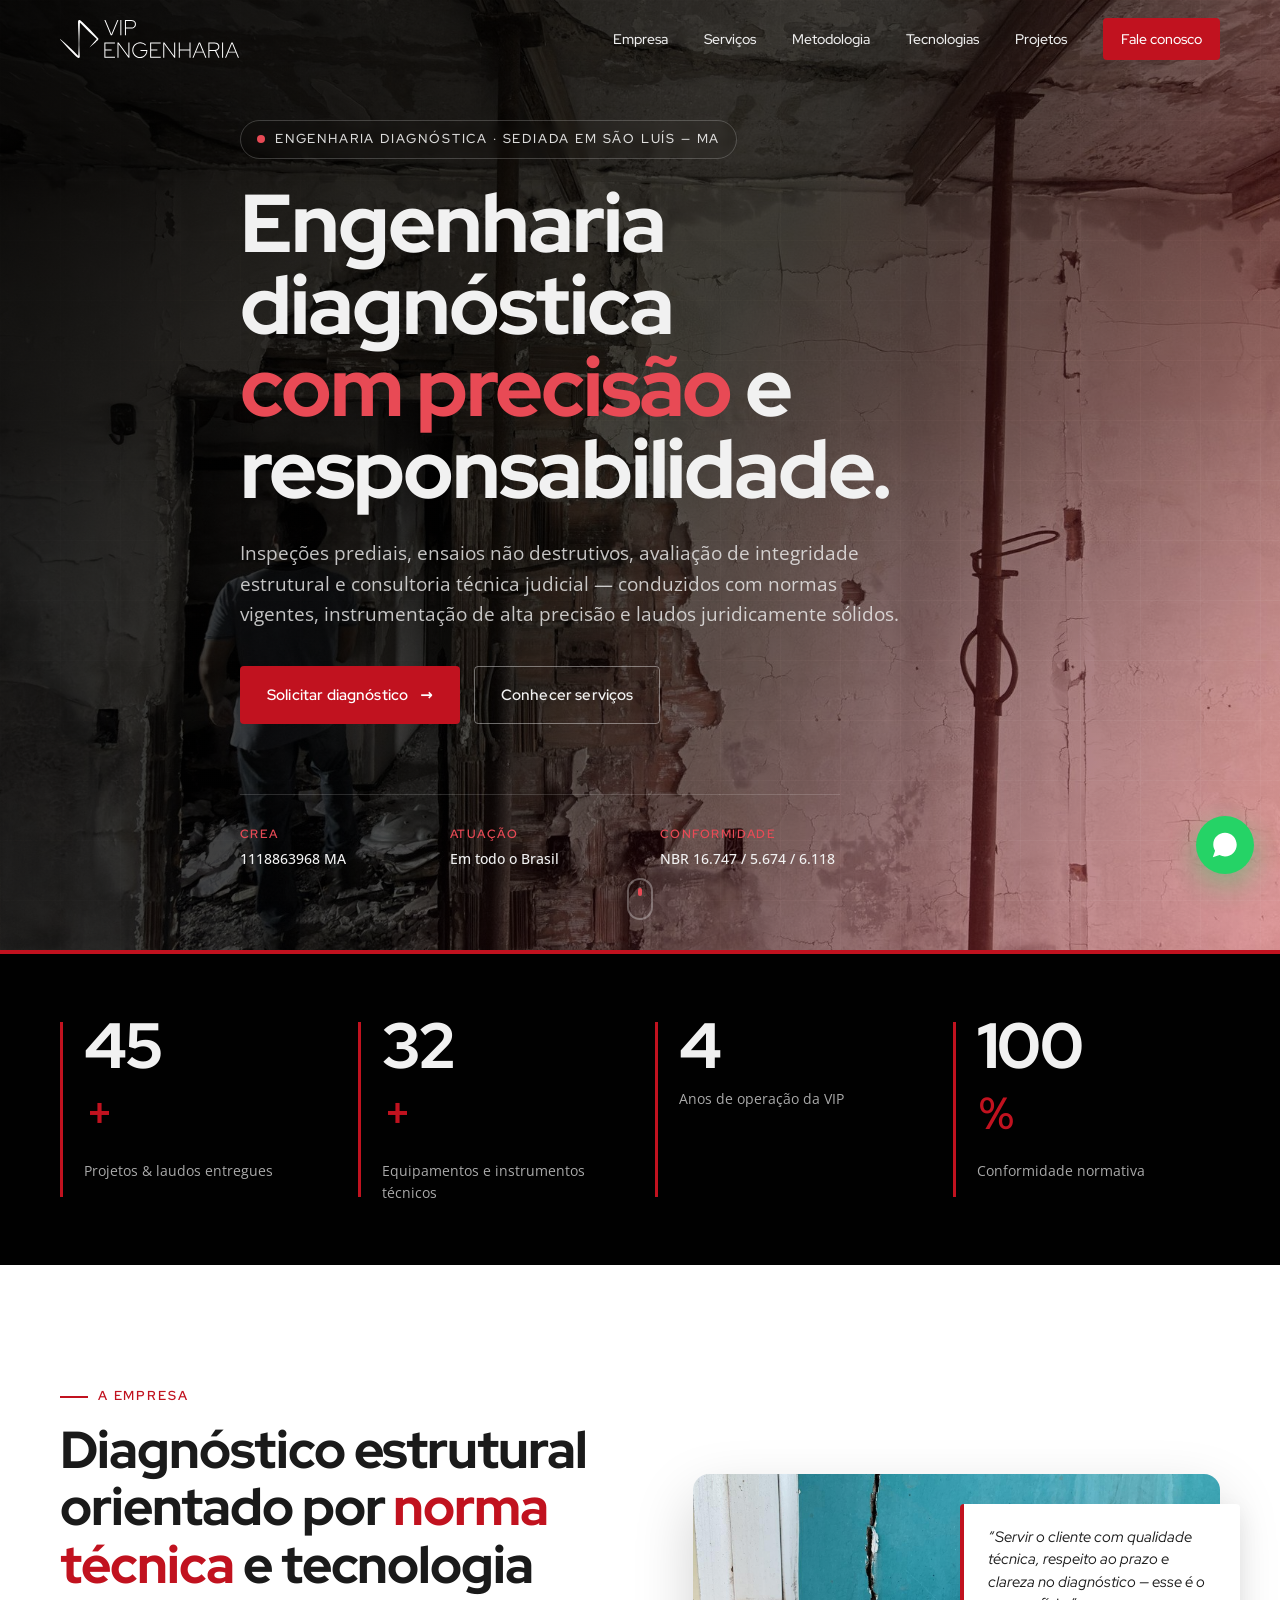
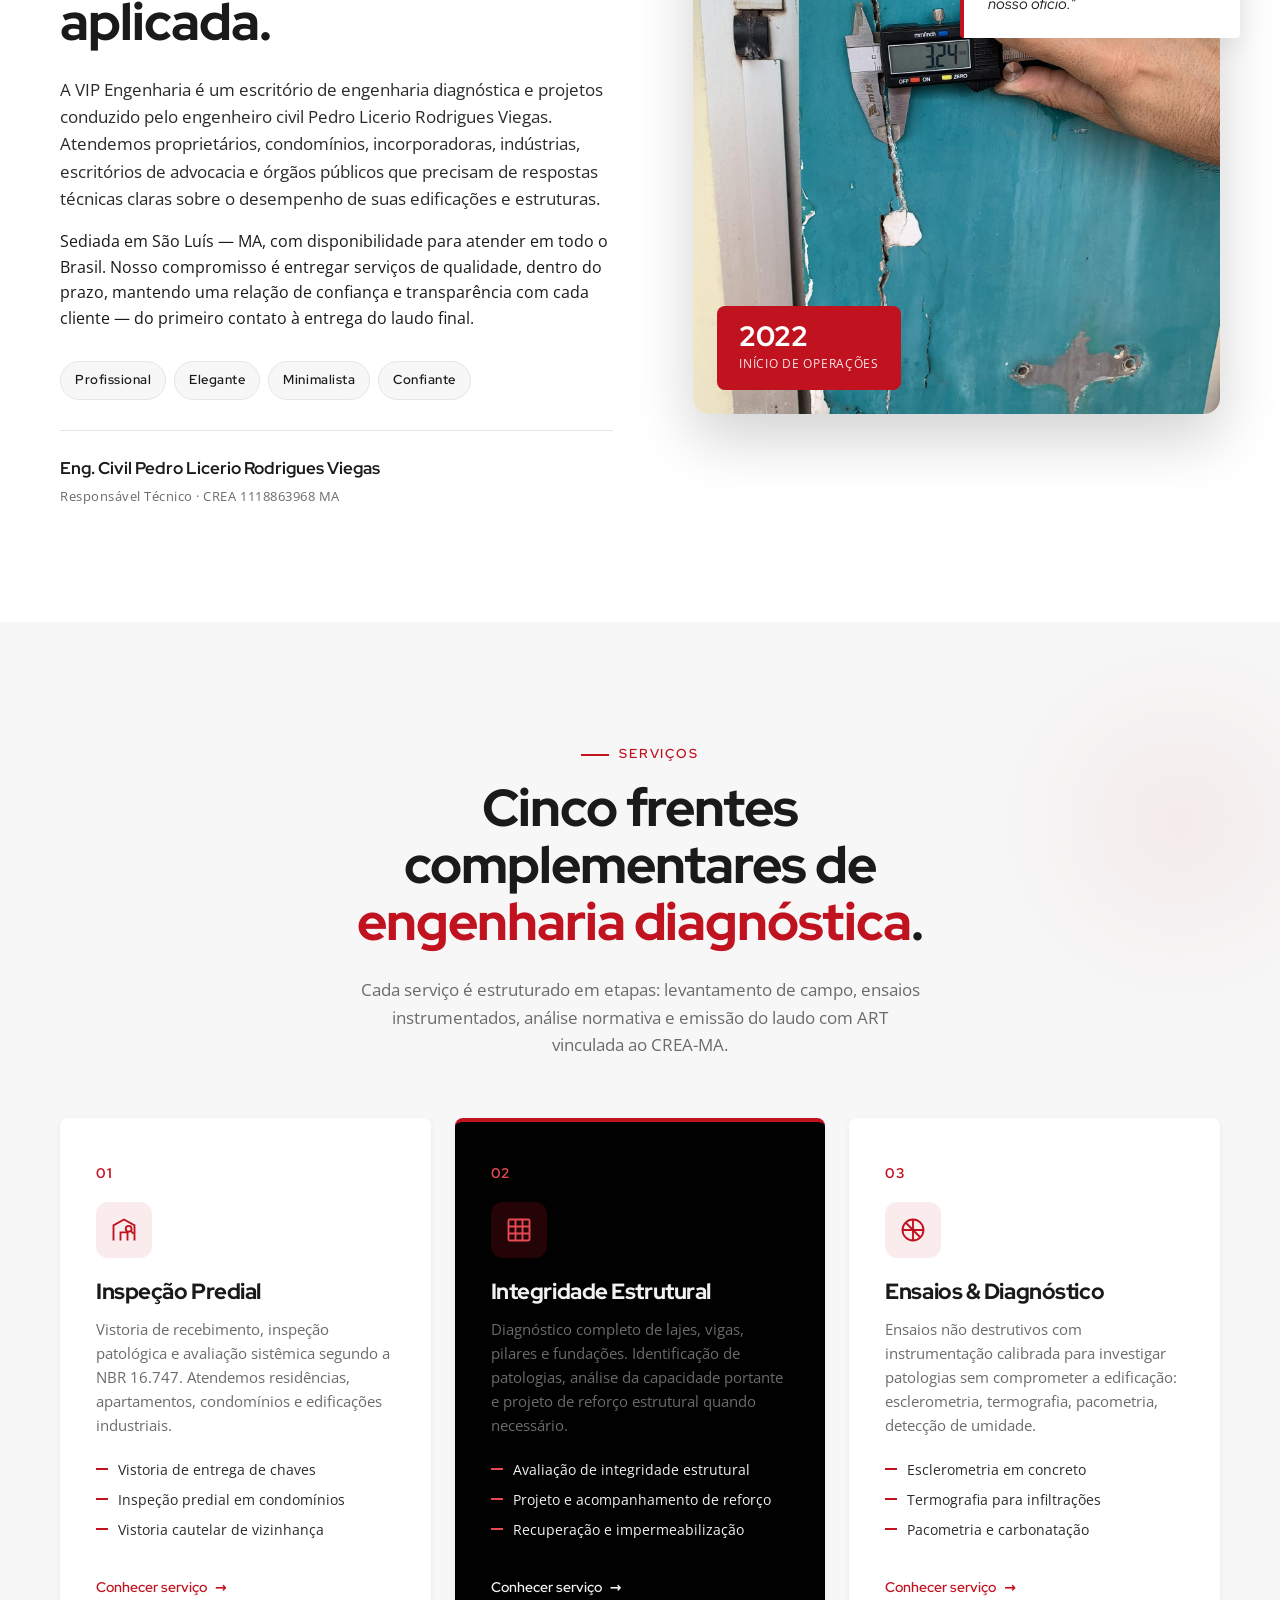
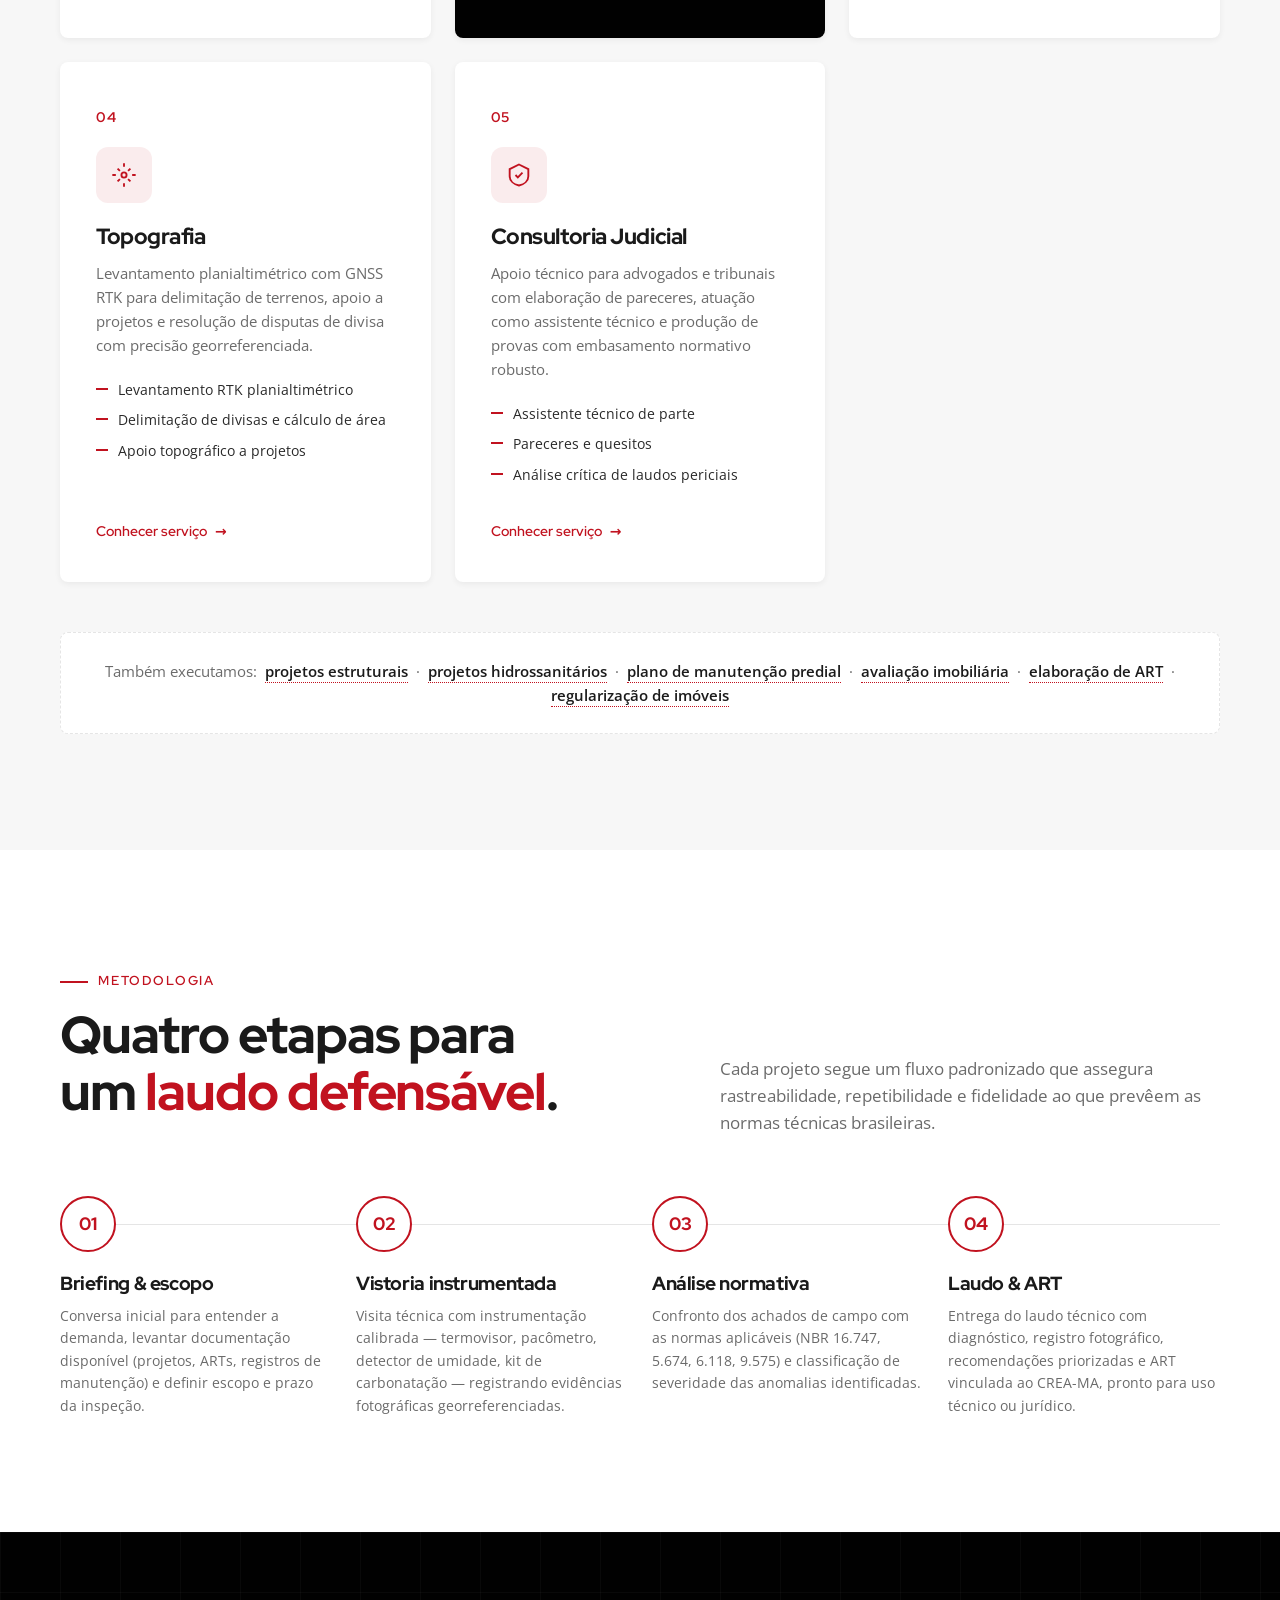
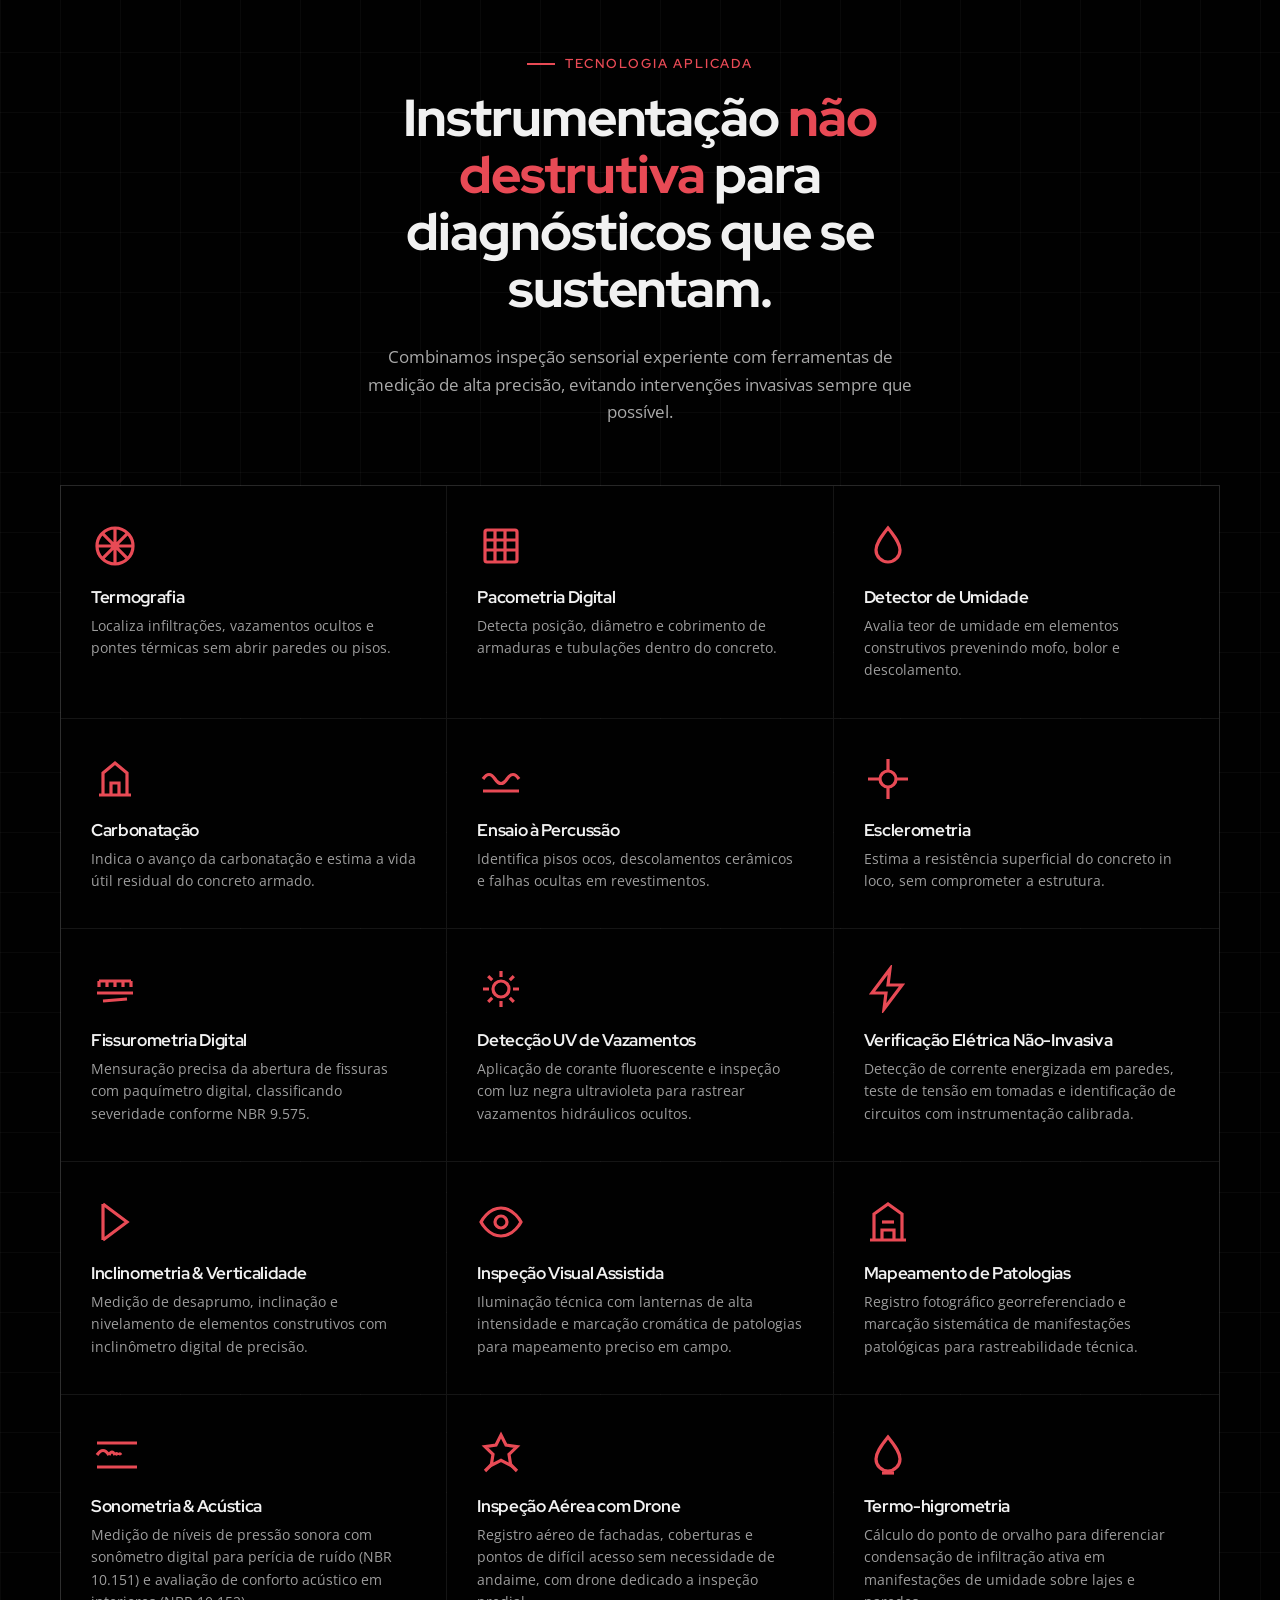
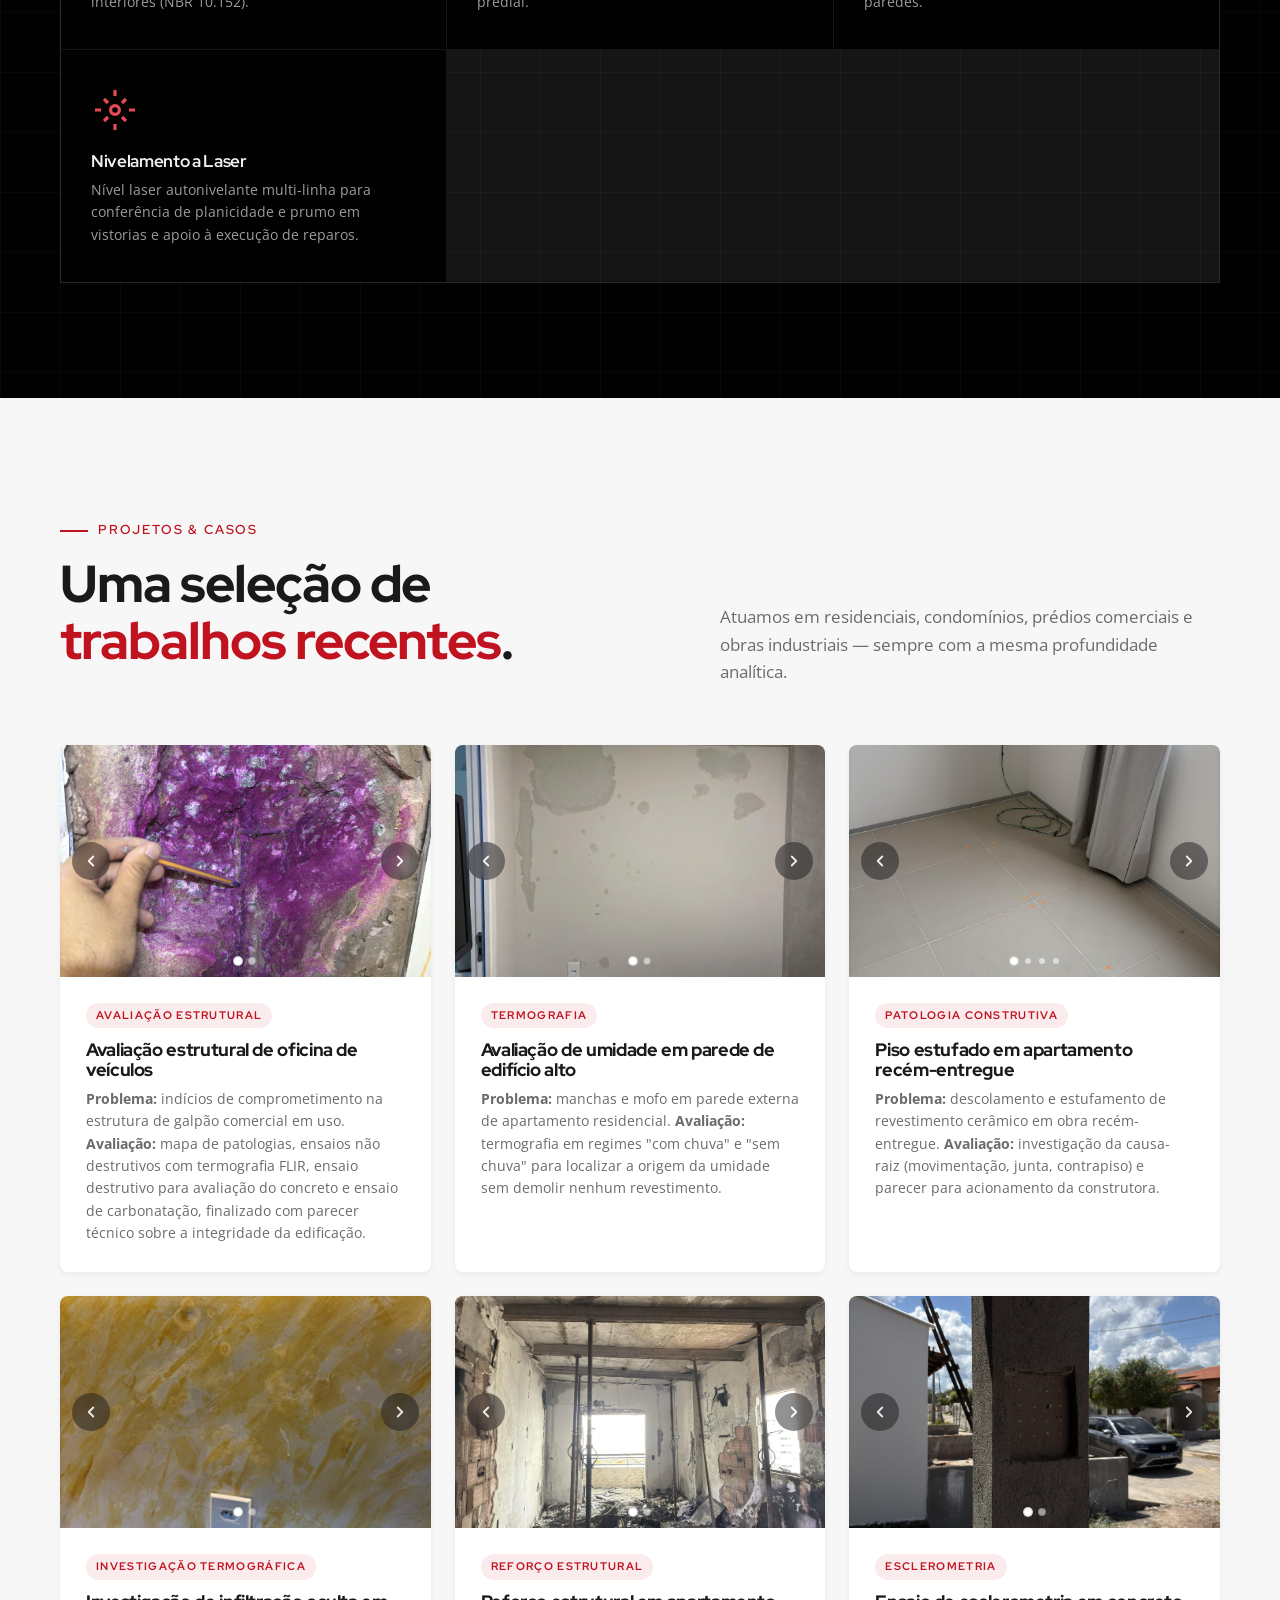
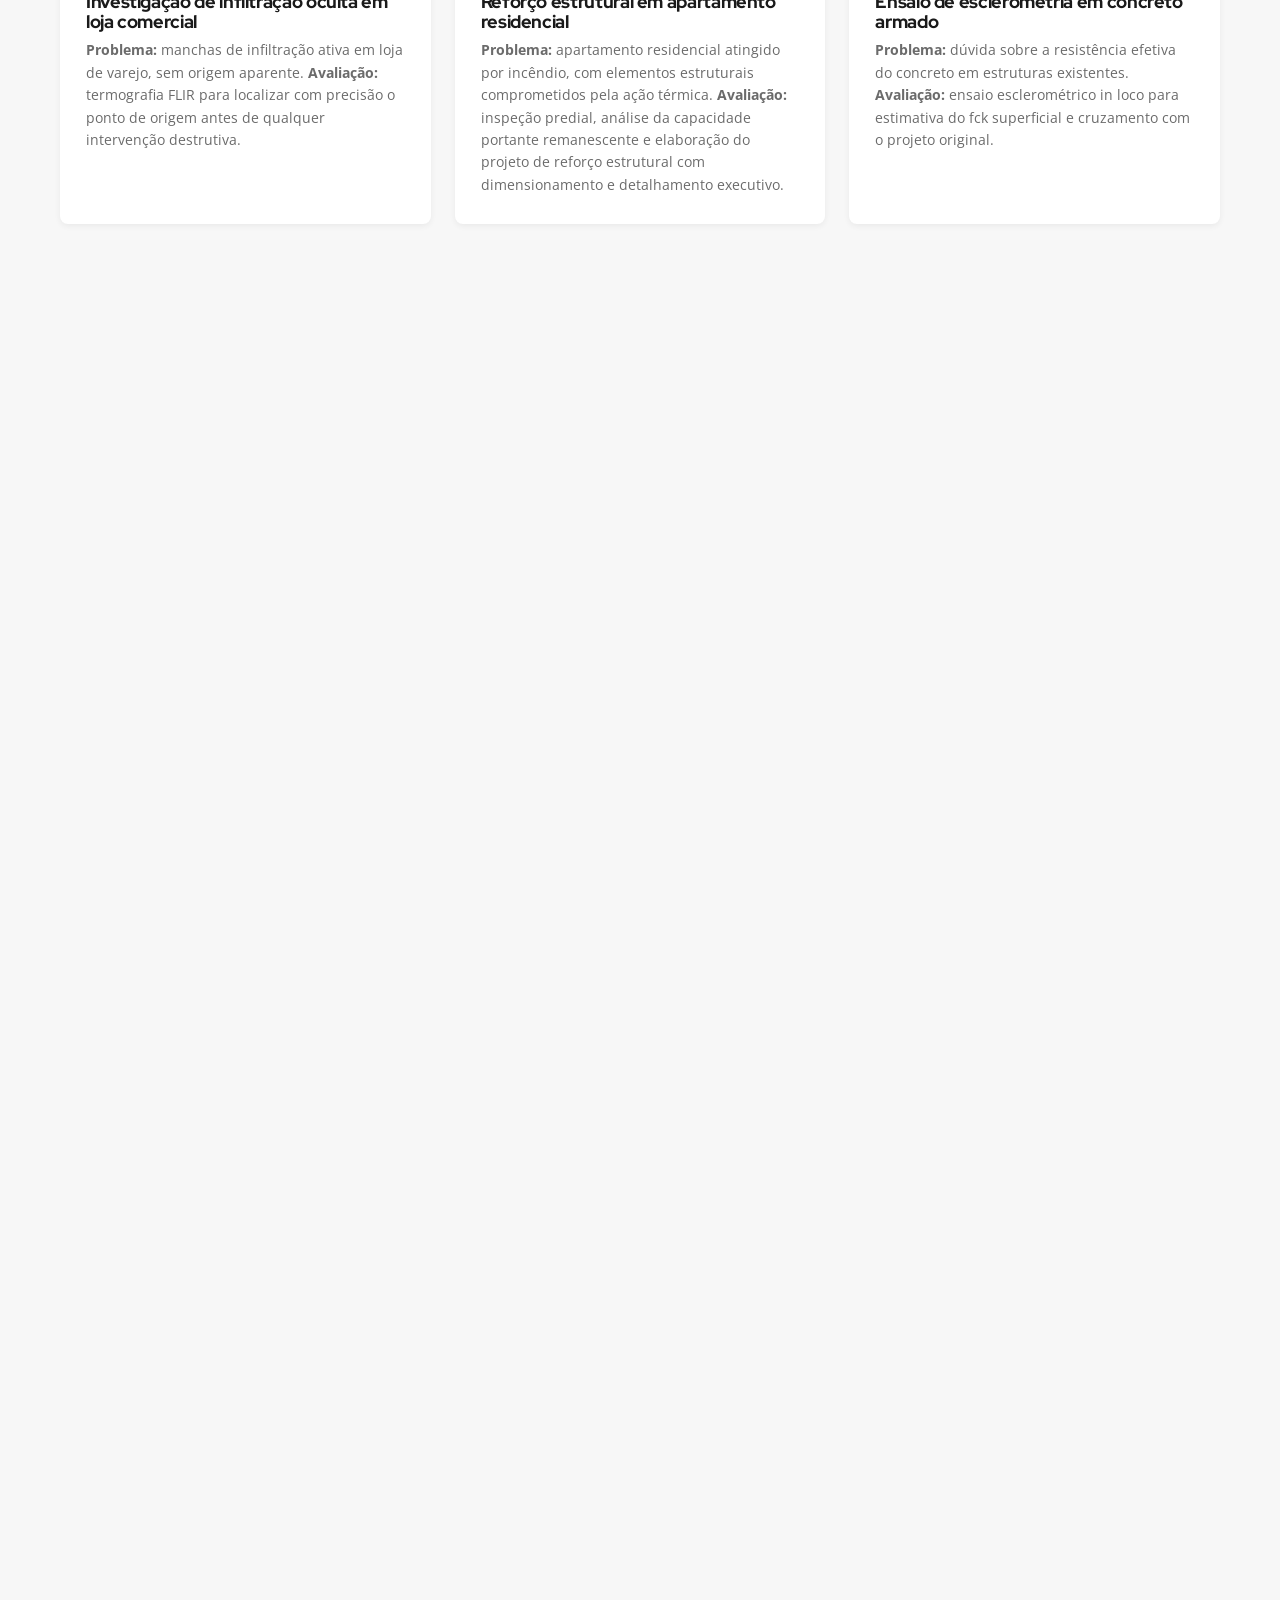
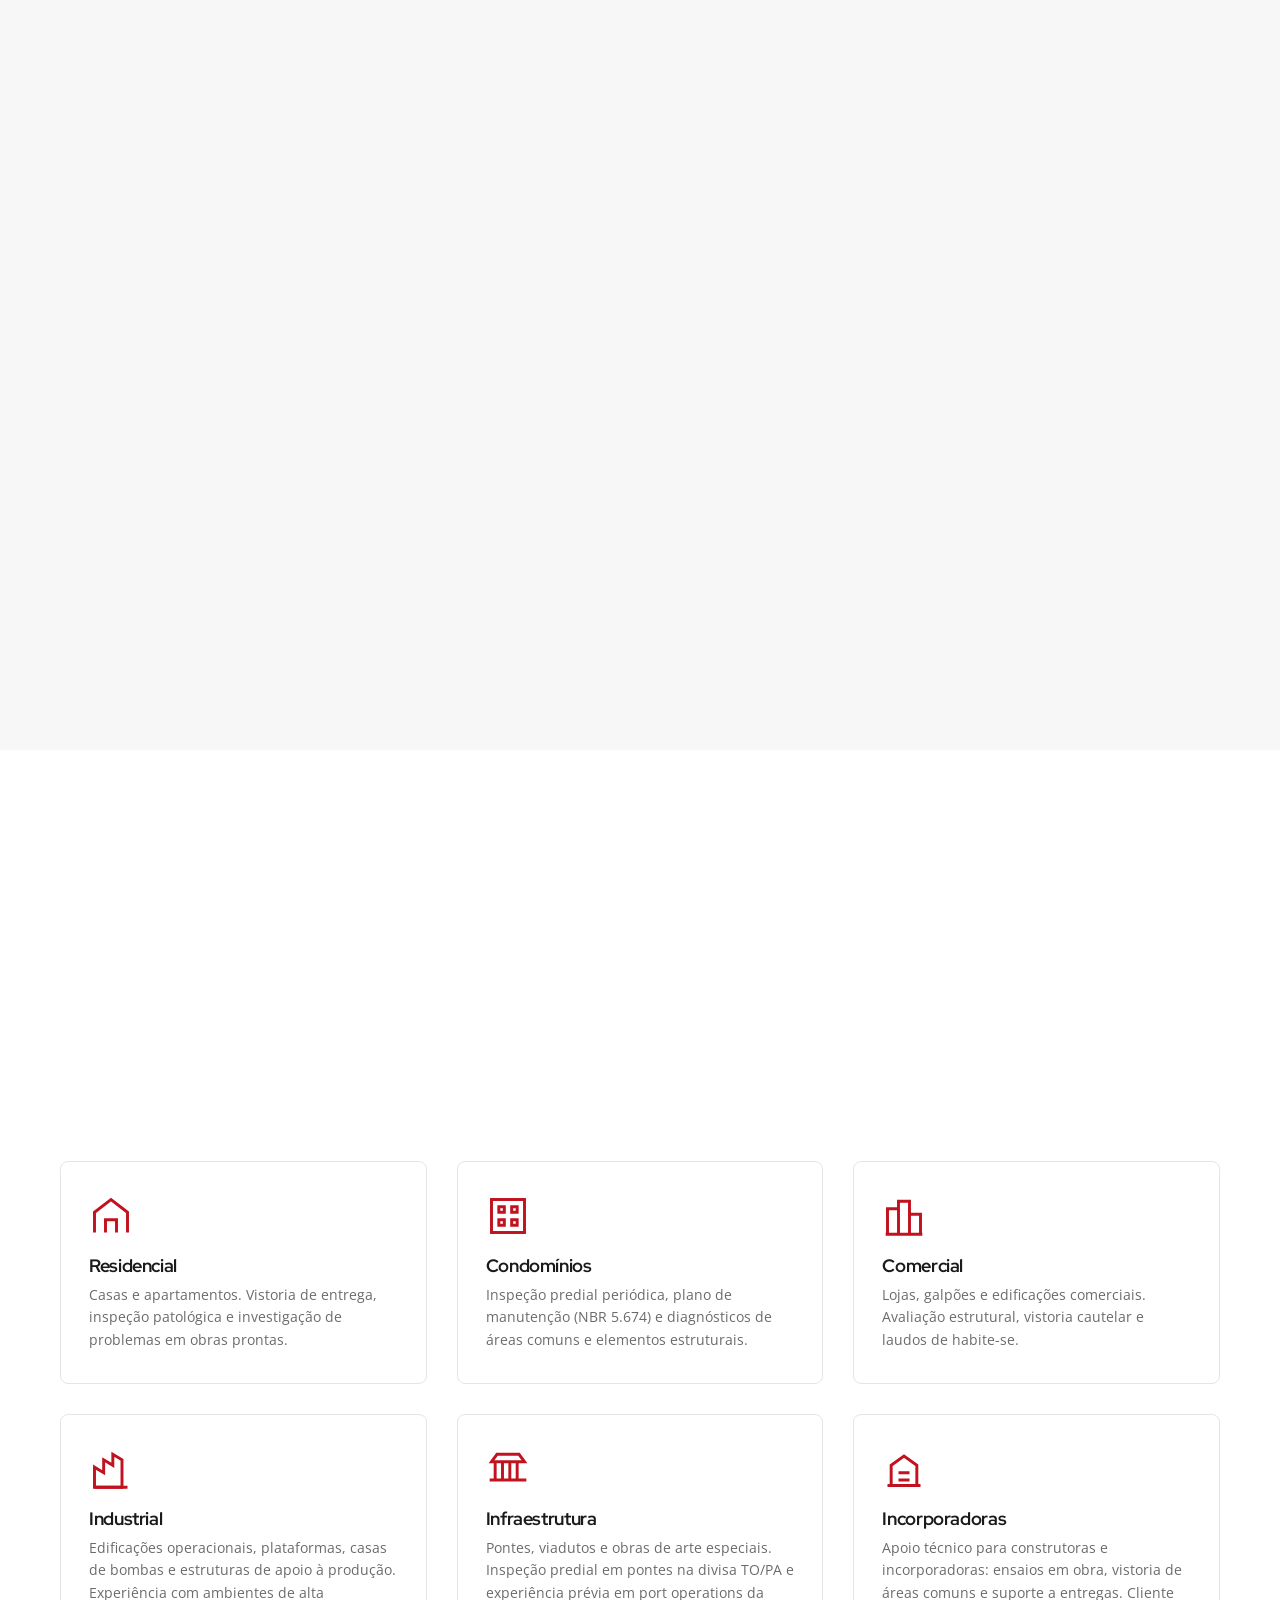
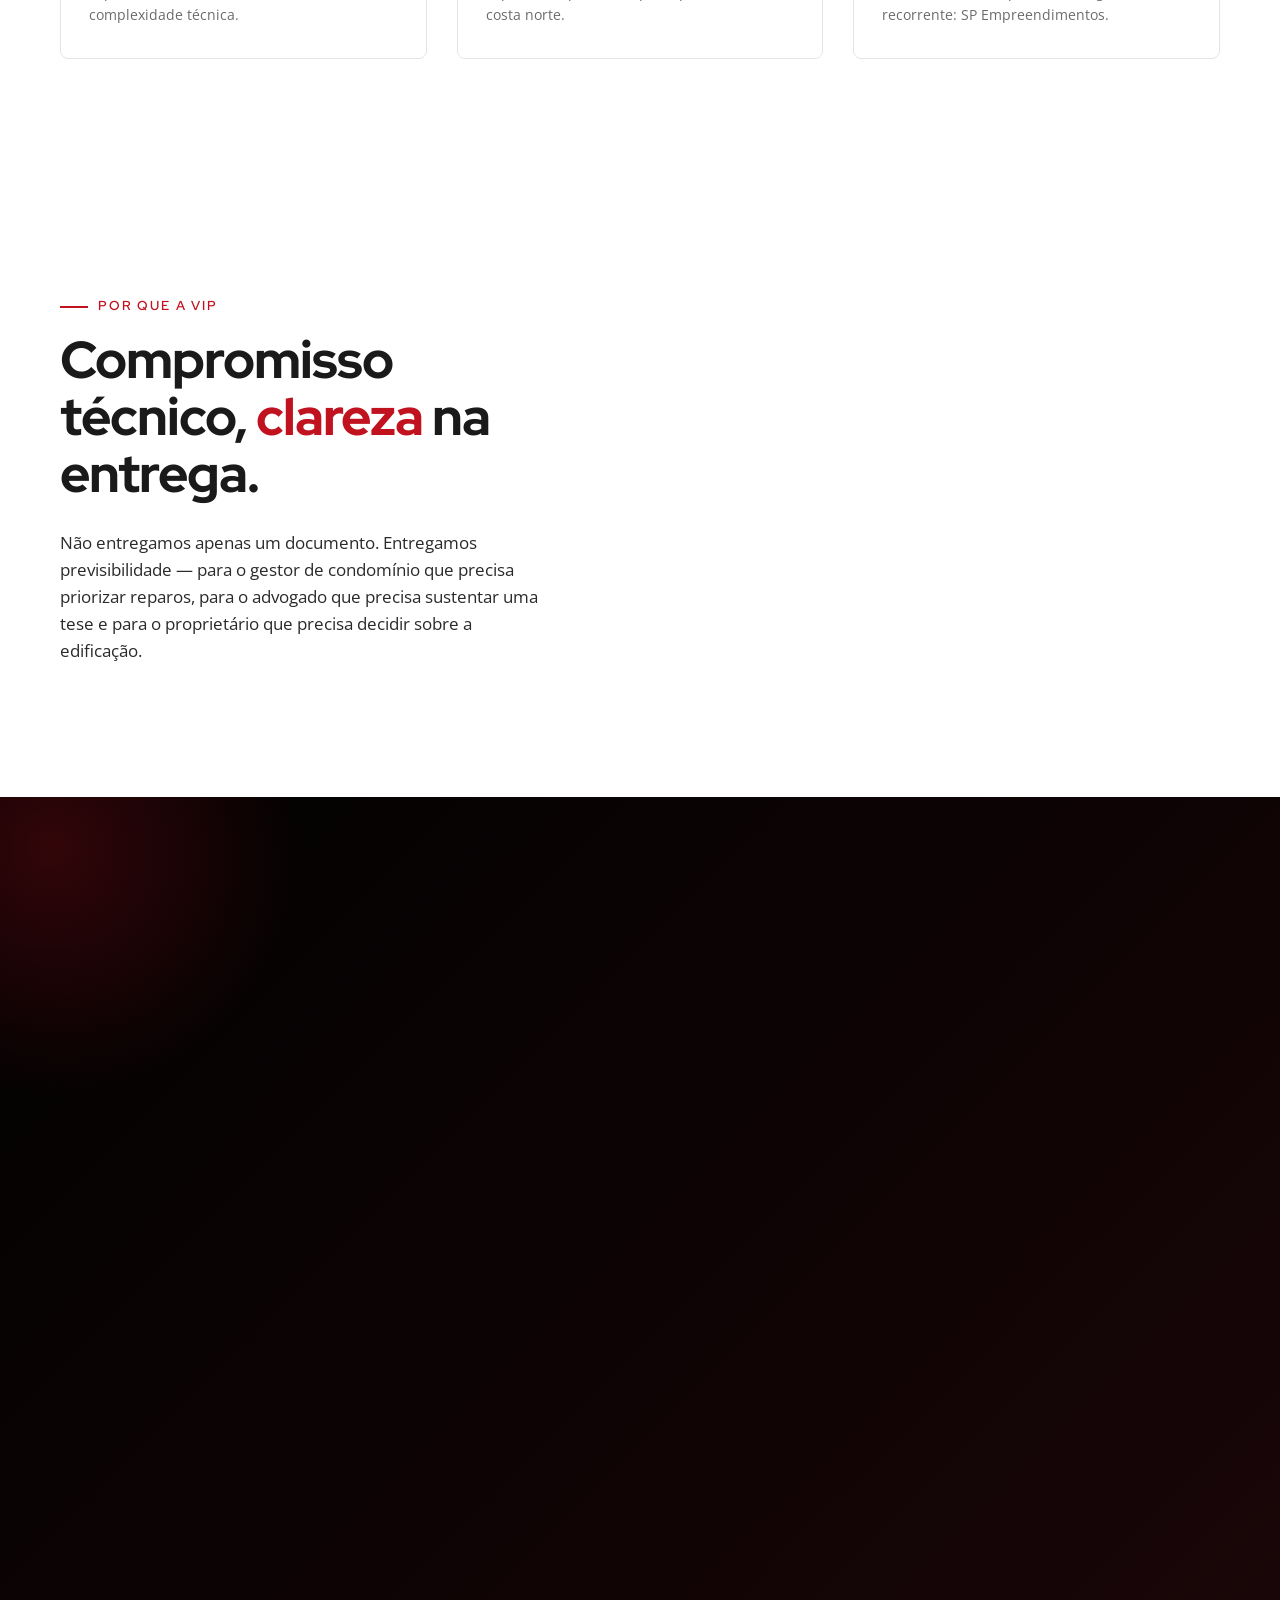
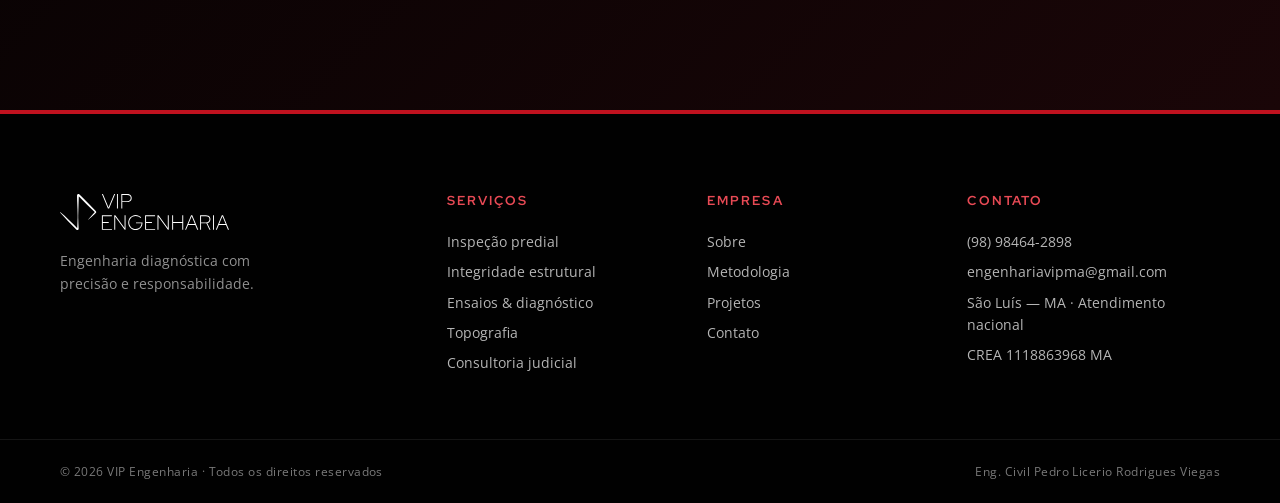
==== commit dab4446d: "Add files via upload" ====
--- a/index.html
+++ b/index.html
@@ -531,7 +531,17 @@
                     </div>
                 </article>
                 <article class="project">
-                    <div class="project-img"><img src="assets/img/20.jpg" alt="Infiltração recorrente em fachada de apartamento em edifício recente"></div>
+                    <div class="project-slider" data-count="4">
+                        <div class="project-slides">
+                            <img src="assets/img/infiltracao-fachada-pedra-01.jpg" alt="Infiltração recorrente em fachada de apartamento em edifício recente — vista 1">
+                            <img src="assets/img/infiltracao-fachada-pedra-02.jpg" alt="Infiltração recorrente em fachada de apartamento em edifício recente — vista 2">
+                            <img src="assets/img/infiltracao-fachada-pedra-03.jpg" alt="Infiltração recorrente em fachada de apartamento em edifício recente — vista 3">
+                            <img src="assets/img/infiltracao-fachada-pedra-04.jpg" alt="Infiltração recorrente em fachada de apartamento em edifício recente — vista 4">
+                        </div>
+                        <button class="slider-btn slider-btn--prev" aria-label="Foto anterior" type="button"><svg viewBox="0 0 24 24"><polyline points="15 18 9 12 15 6"/></svg></button>
+                        <button class="slider-btn slider-btn--next" aria-label="Próxima foto" type="button"><svg viewBox="0 0 24 24"><polyline points="9 18 15 12 9 6"/></svg></button>
+                        <div class="slider-dots" aria-hidden="true"></div>
+                    </div>
                     <div class="project-meta">
                         <span class="project-tag">Termografia · Garantia</span>
                         <h3>Infiltração recorrente em fachada de apartamento em edifício recente</h3>
@@ -539,7 +549,16 @@
                     </div>
                 </article>
                 <article class="project">
-                    <div class="project-img"><img src="assets/img/20.jpg" alt="Recalque e fissuração em contenção de terreno comercial"></div>
+                    <div class="project-slider" data-count="3">
+                        <div class="project-slides">
+                            <img src="assets/img/recalque-contencao-01.jpg" alt="Recalque e fissuração em contenção de terreno comercial — vista 1">
+                            <img src="assets/img/recalque-contencao-02.jpg" alt="Recalque e fissuração em contenção de terreno comercial — vista 2">
+                            <img src="assets/img/recalque-contencao-03.jpg" alt="Recalque e fissuração em contenção de terreno comercial — vista 3">
+                        </div>
+                        <button class="slider-btn slider-btn--prev" aria-label="Foto anterior" type="button"><svg viewBox="0 0 24 24"><polyline points="15 18 9 12 15 6"/></svg></button>
+                        <button class="slider-btn slider-btn--next" aria-label="Próxima foto" type="button"><svg viewBox="0 0 24 24"><polyline points="9 18 15 12 9 6"/></svg></button>
+                        <div class="slider-dots" aria-hidden="true"></div>
+                    </div>
                     <div class="project-meta">
                         <span class="project-tag">Inspeção predial · Contenção</span>
                         <h3>Recalque e fissuração em contenção de terreno comercial</h3>
@@ -547,7 +566,17 @@
                     </div>
                 </article>
                 <article class="project">
-                    <div class="project-img"><img src="assets/img/20.jpg" alt="Corrosão de armaduras em áreas comuns de condomínio na orla"></div>
+                    <div class="project-slider" data-count="4">
+                        <div class="project-slides">
+                            <img src="assets/img/corrosao-armaduras-orla-01.jpg" alt="Corrosão de armaduras em áreas comuns de condomínio na orla — vista 1">
+                            <img src="assets/img/corrosao-armaduras-orla-02.jpg" alt="Corrosão de armaduras em áreas comuns de condomínio na orla — vista 2">
+                            <img src="assets/img/corrosao-armaduras-orla-03.jpg" alt="Corrosão de armaduras em áreas comuns de condomínio na orla — vista 3">
+                            <img src="assets/img/corrosao-armaduras-orla-04.jpg" alt="Corrosão de armaduras em áreas comuns de condomínio na orla — vista 4">
+                        </div>
+                        <button class="slider-btn slider-btn--prev" aria-label="Foto anterior" type="button"><svg viewBox="0 0 24 24"><polyline points="15 18 9 12 15 6"/></svg></button>
+                        <button class="slider-btn slider-btn--next" aria-label="Próxima foto" type="button"><svg viewBox="0 0 24 24"><polyline points="9 18 15 12 9 6"/></svg></button>
+                        <div class="slider-dots" aria-hidden="true"></div>
+                    </div>
                     <div class="project-meta">
                         <span class="project-tag">Ensaios · Corrosão</span>
                         <h3>Corrosão de armaduras em áreas comuns de condomínio na orla</h3>
@@ -555,7 +584,17 @@
                     </div>
                 </article>
                 <article class="project">
-                    <div class="project-img"><img src="assets/img/20.jpg" alt="Infiltrações internas rastreadas até falha de impermeabilização na cobertura"></div>
+                    <div class="project-slider" data-count="4">
+                        <div class="project-slides">
+                            <img src="assets/img/infiltracao-cobertura-01.jpg" alt="Infiltrações internas rastreadas até falha de impermeabilização na cobertura — vista 1">
+                            <img src="assets/img/infiltracao-cobertura-02.jpg" alt="Infiltrações internas rastreadas até falha de impermeabilização na cobertura — vista 2">
+                            <img src="assets/img/infiltracao-cobertura-03.jpg" alt="Infiltrações internas rastreadas até falha de impermeabilização na cobertura — vista 3">
+                            <img src="assets/img/infiltracao-cobertura-04.jpg" alt="Infiltrações internas rastreadas até falha de impermeabilização na cobertura — vista 4">
+                        </div>
+                        <button class="slider-btn slider-btn--prev" aria-label="Foto anterior" type="button"><svg viewBox="0 0 24 24"><polyline points="15 18 9 12 15 6"/></svg></button>
+                        <button class="slider-btn slider-btn--next" aria-label="Próxima foto" type="button"><svg viewBox="0 0 24 24"><polyline points="9 18 15 12 9 6"/></svg></button>
+                        <div class="slider-dots" aria-hidden="true"></div>
+                    </div>
                     <div class="project-meta">
                         <span class="project-tag">Termografia · Infiltração</span>
                         <h3>Infiltrações internas rastreadas até falha de impermeabilização na cobertura</h3>
@@ -563,7 +602,7 @@
                     </div>
                 </article>
                 <article class="project">
-                    <div class="project-img"><img src="assets/img/20.jpg" alt="Avaliação de viabilidade de transporte assistido em edificação existente"></div>
+                    <div class="project-img"><img src="assets/img/acessibilidade-transporte-01.jpg" alt="Avaliação de viabilidade de transporte assistido em edificação existente"></div>
                     <div class="project-meta">
                         <span class="project-tag">Consultoria técnica · Acessibilidade</span>
                         <h3>Avaliação de viabilidade de transporte assistido em edificação existente</h3>
@@ -571,19 +610,20 @@
                     </div>
                 </article>
                 <article class="project">
-                    <div class="project-img"><img src="assets/img/20.jpg" alt="Resistência do concreto abaixo do especificado identificada por esclerometria"></div>
+                    <div class="project-slider" data-count="3">
+                        <div class="project-slides">
+                            <img src="assets/img/esclerometria-laje-01.jpg" alt="Resistência do concreto abaixo do especificado identificada por esclerometria — vista 1">
+                            <img src="assets/img/esclerometria-laje-02.jpg" alt="Resistência do concreto abaixo do especificado identificada por esclerometria — vista 2">
+                            <img src="assets/img/esclerometria-laje-03.jpg" alt="Resistência do concreto abaixo do especificado identificada por esclerometria — vista 3">
+                        </div>
+                        <button class="slider-btn slider-btn--prev" aria-label="Foto anterior" type="button"><svg viewBox="0 0 24 24"><polyline points="15 18 9 12 15 6"/></svg></button>
+                        <button class="slider-btn slider-btn--next" aria-label="Próxima foto" type="button"><svg viewBox="0 0 24 24"><polyline points="9 18 15 12 9 6"/></svg></button>
+                        <div class="slider-dots" aria-hidden="true"></div>
+                    </div>
                     <div class="project-meta">
                         <span class="project-tag">Esclerometria · Concreto</span>
                         <h3>Resistência do concreto abaixo do especificado identificada por esclerometria</h3>
                         <p><strong>Problema:</strong> necessidade de complementar uma investigação estrutural anterior com ensaio de esclerometria em laje e pilares, após indício de resultado fora do padrão em um dos elementos já verificados. <strong>Avaliação:</strong> ensaios esclerométricos conforme a NBR 7.584 em quatro pontos na laje e cinco pontos em pilares, com um pilar reensaiado para confirmação, identificando resistência média da laje em torno de 10 MPa, equivalente a menos de 41% do valor especificado em projeto, com recomendação de análise complementar por engenheiro calculista.</p>
-                    </div>
-                </article>
-                <article class="project">
-                    <div class="project-img"><img src="assets/img/20.jpg" alt="Vistoria de recebimento de reforma em casa de condomínio"></div>
-                    <div class="project-meta">
-                        <span class="project-tag">Vistoria de entrega · Reforma</span>
-                        <h3>Vistoria de recebimento de reforma em casa de condomínio</h3>
-                        <p><strong>Problema:</strong> necessidade de verificar tecnicamente o estado de entrega de uma reforma em casa de condomínio antes da aceitação definitiva pelo proprietário. <strong>Avaliação:</strong> vistoria sistemática do sistema de revestimento, piso, paredes e forro, com classificação das não conformidades pela matriz GUT, identificando falhas concentradas nas etapas finais de acabamento e respaldando o proprietário para cobrança junto à incorporadora.</p>
                     </div>
                 </article>
             </div>
